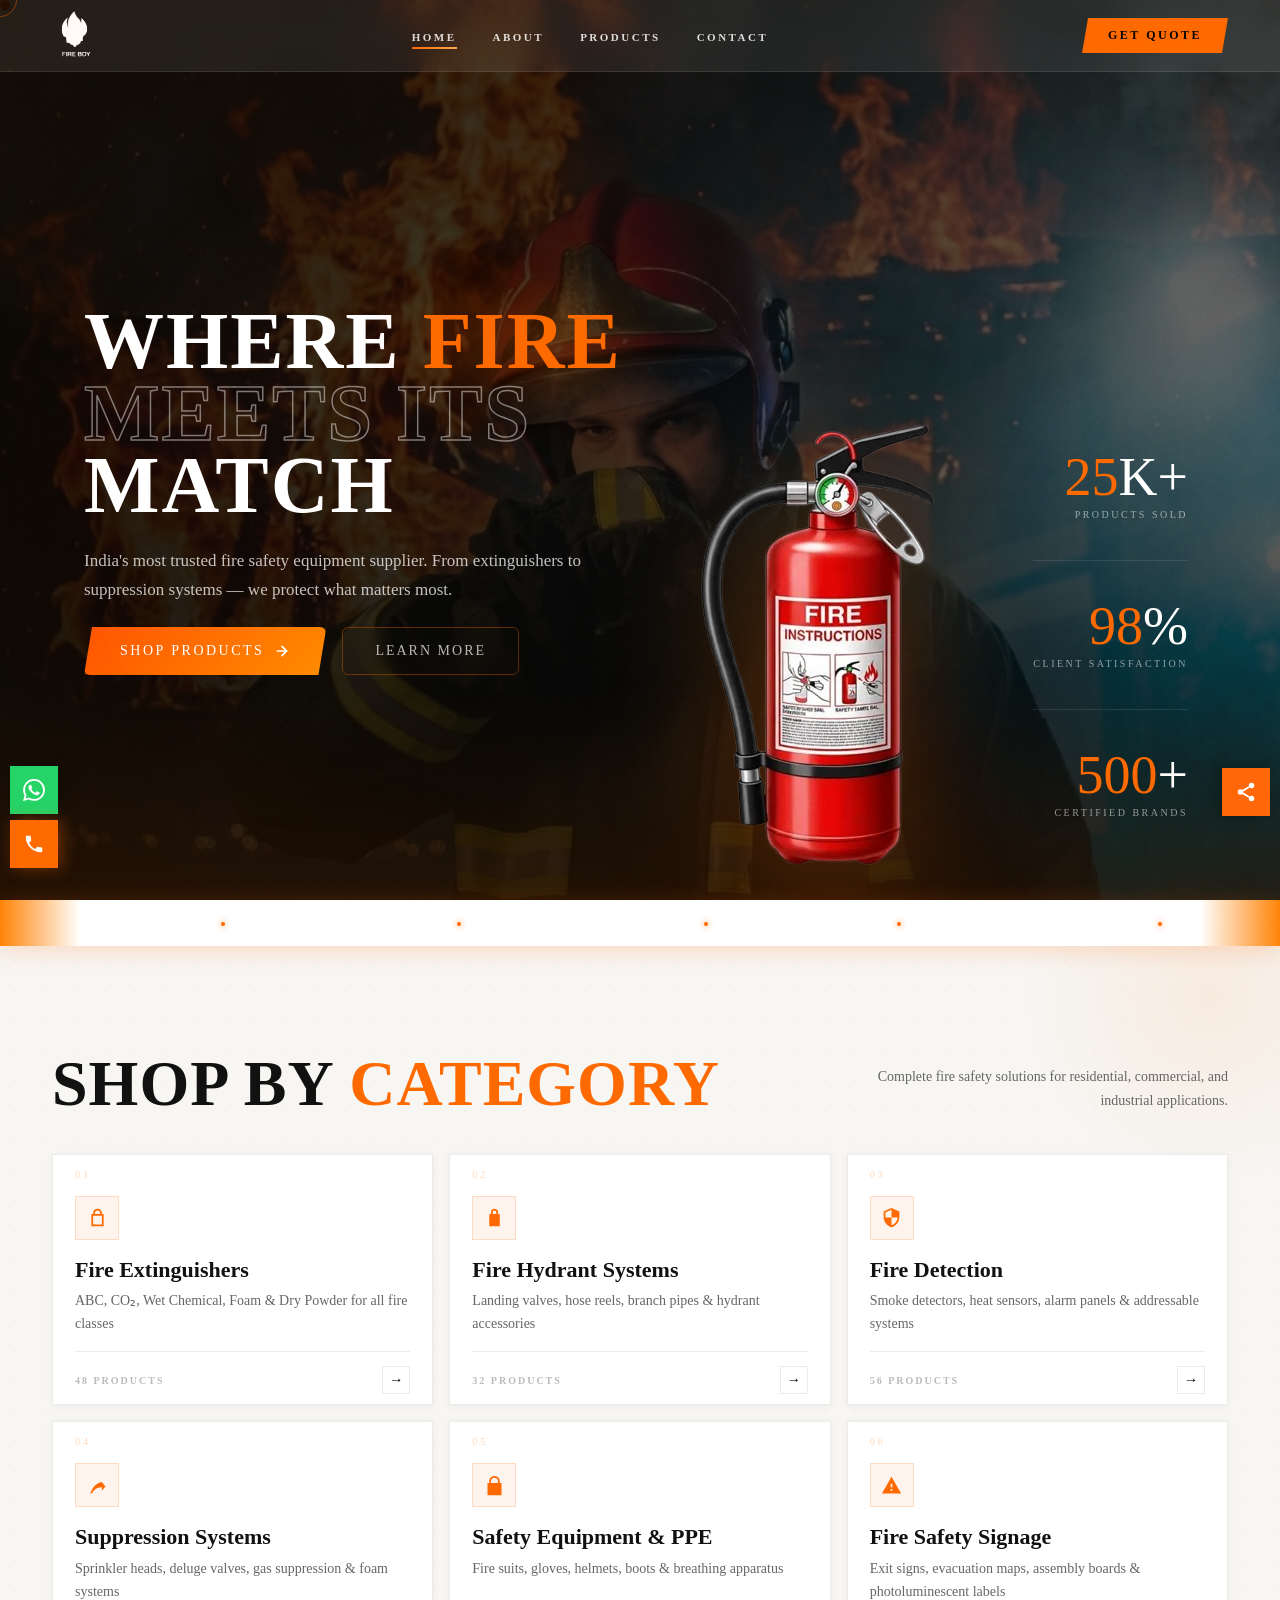
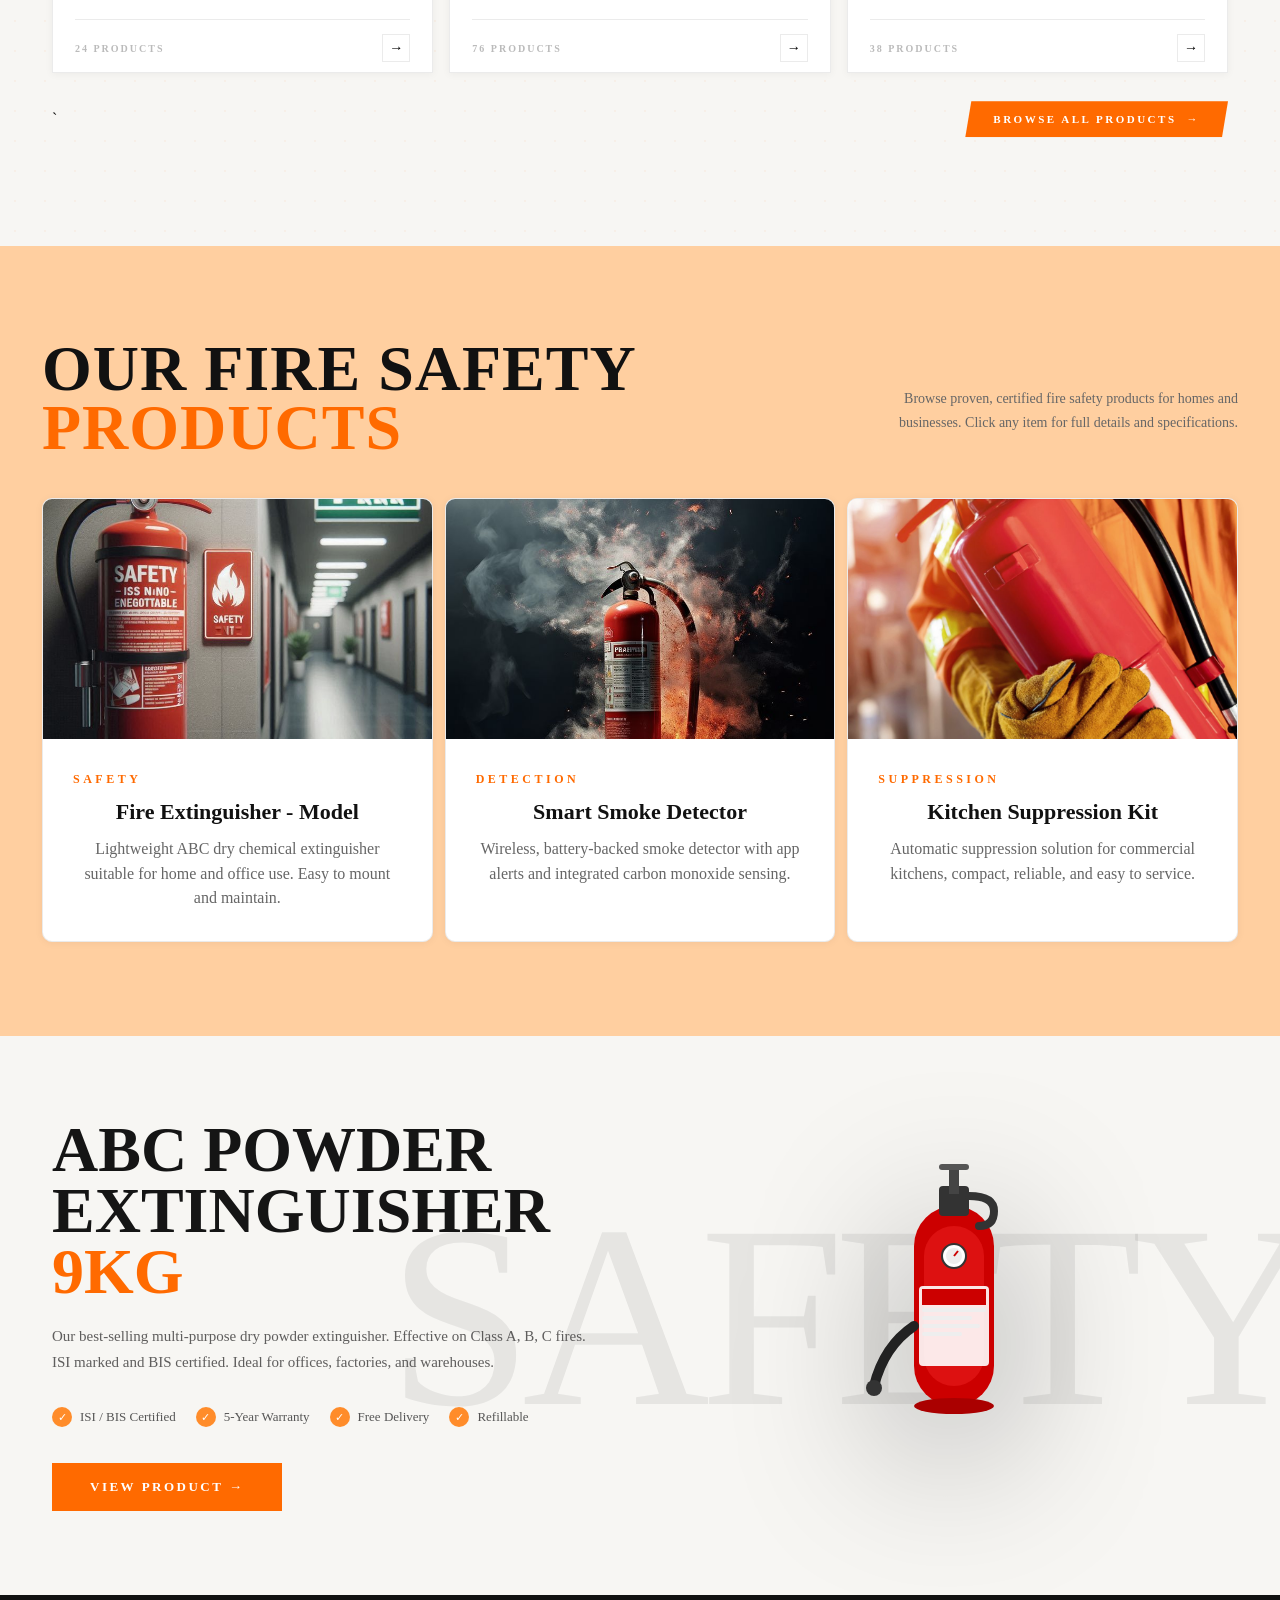
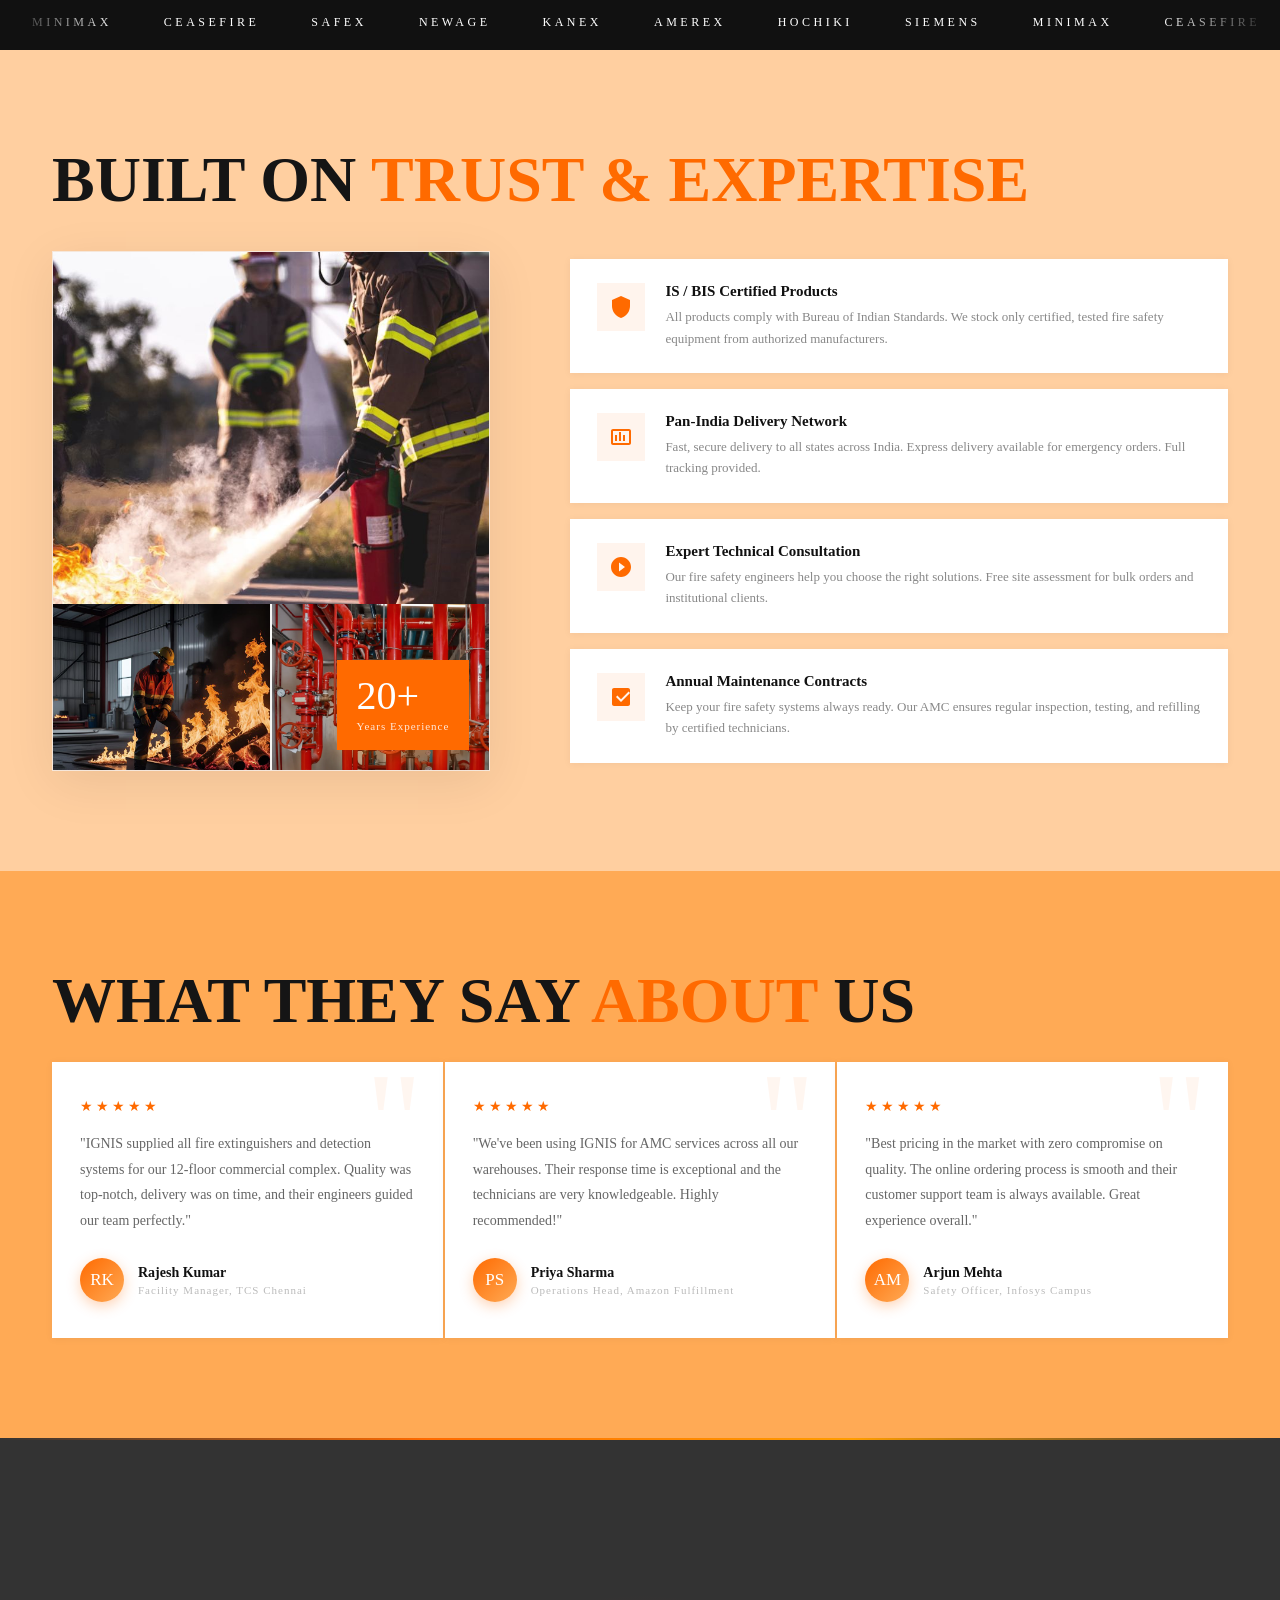
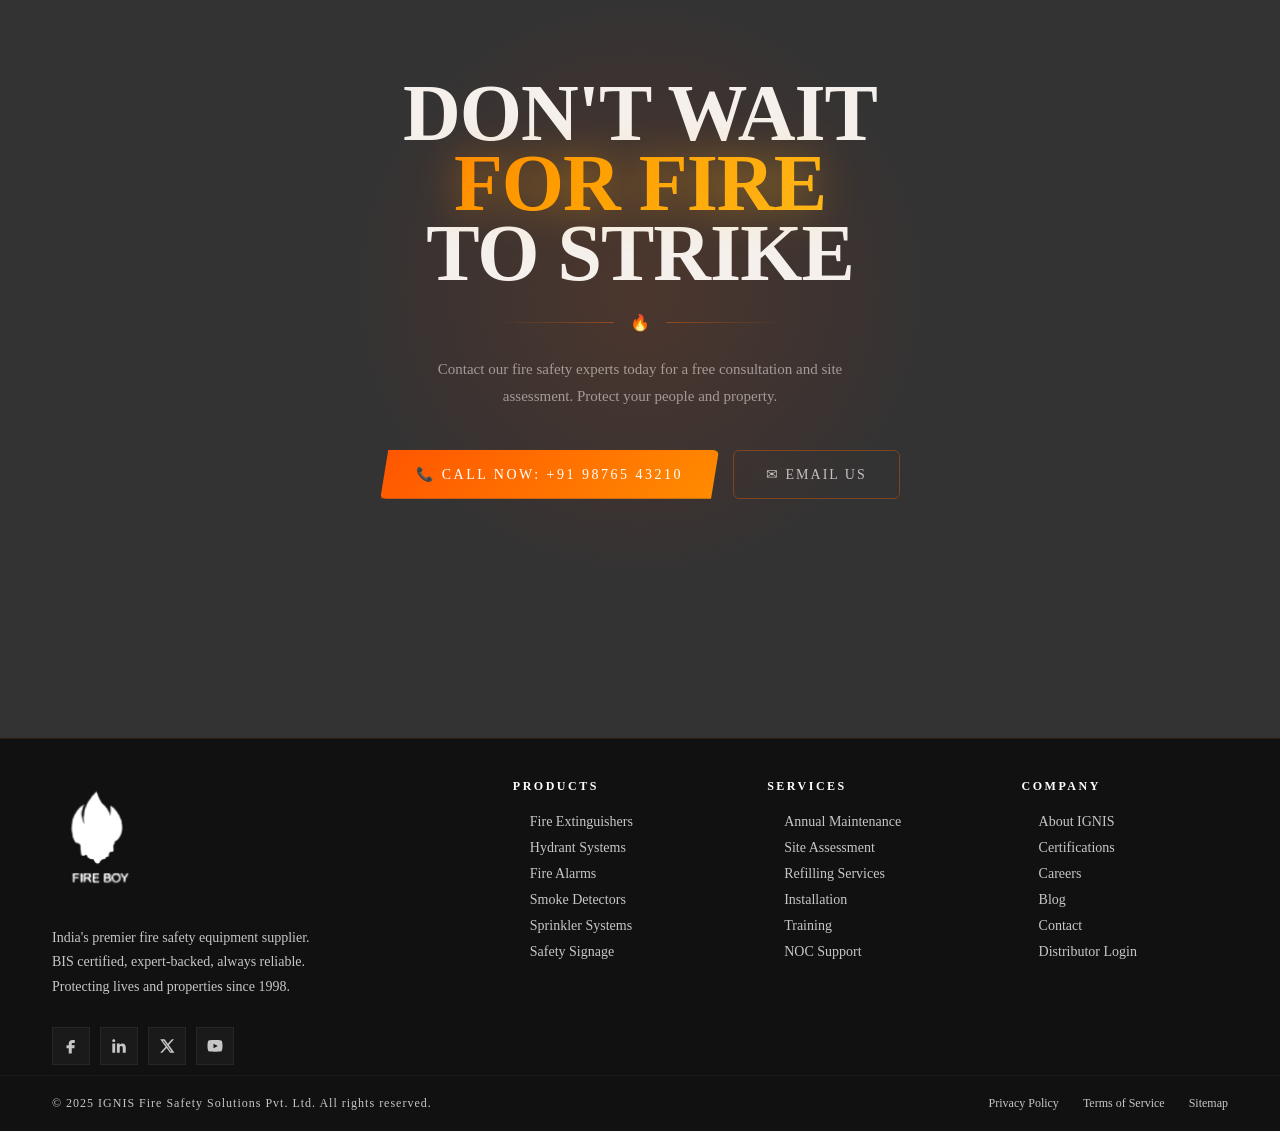
==== index.html @ 8928bf4e "update" ====
<!DOCTYPE html>
<html lang="en">

<head>
  <meta charset="UTF-8" />
  <meta name="viewport" content="width=device-width, initial-scale=1.0" />
  <title>Fire Boy — Fire Safety Solutions</title>
  <link
    href="https://fonts.googleapis.com/css2?family=Barlow+Condensed:wght@500;600;700;800&family=Manrope:wght@400;500;600;700;800&display=swap"
    rel="stylesheet" />
  <link rel="stylesheet" href="./index.css">
  <link rel="stylesheet" href="./quote.css">
  <!-- <link rel="stylesheet" href="./theme.css"> -->
</head>

<body>

  <!-- PAGE LOADER -->
  <div class="page-loader" id="loader">
    <div class="loader-logo"><img src="./img/fire-logo.png" alt="" style="height:60px;" /></div>
  </div>

  <!-- CURSOR -->
  <div class="cursor" id="cursor"></div>
  <div class="cursor-trail" id="cursorTrail"></div>

  <!-- MOBILE MENU -->
  <div class="mobile-menu" id="mobileMenu">
    <button class="mobile-close" onclick="closeMobileMenu()">✕</button>
    <a href="./index.html" onclick="closeMobileMenu()">Home</a>
    <a href="./about.html" onclick="closeMobileMenu()">About</a>
    <a href="./products.html" onclick="closeMobileMenu()">Products</a>
    <a href="./contact.html" onclick="closeMobileMenu()">Contact</a>
  </div>

  <!-- NAV -->
  <nav class="navbar" id="navbar">
    
      <img class="logo-icon" src="./img/fire-logo.png" alt="Fire Boy" />
    
    <ul class="nav-links">
      <li><a href="./index.html" class="active">Home</a></li>
      <li><a href="./about.html">About</a></li>
      <li><a href="./products.html">Products</a></li>
      <li><a href="./contact.html">Contact</a></li>
    </ul>
    <a href="#quote" class="nav-cta">Get Quote</a>
    <button class="nav-hamburger" id="hamburger" onclick="openMobileMenu()">
      <span></span><span></span><span></span>
    </button>
  </nav>

    <!-- HERO -->
  <section class="hero" id="home">
    <!-- Background image layer -->
    <div class="hero-bg-img"></div>
    <!-- Dark overlay for readability -->
    <div class="hero-overlay"></div>
    <!-- Subtle grid pattern on top -->
    <div class="hero-grid"></div>

    <div class="hero-content">
      <!-- <div class="hero-badge"><span></span>India's #1 Fire Safety Supplier</div> -->
      <h1 class="hero-title">
        WHERE
        <span class="accent">FIRE</span><br />
        <span class="outline">MEETS ITS</span><br />
        MATCH
      </h1>
      <p class="hero-sub">
        India's most trusted fire safety equipment supplier. From
        extinguishers to suppression systems — we protect what matters most.
      </p>
      <div class="hero-actions">
        <a href="#products" class="btn-primary">
          Shop Products
          <svg width="16" height="16" viewBox="0 0 24 24" fill="none" stroke="white" stroke-width="2.5"
            stroke-linecap="round">
            <path d="M5 12h14M12 5l7 7-7 7" />
          </svg>
        </a>
        <a href="#about" class="btn-ghost">Learn More</a>
      </div>
    </div>

    <div class="overlay-img-hero">
      <img src="./image-removebg-preview (1).png" alt="" />
    </div>

    <div class="hero-stats">
      <div class="stat">
        <span class="stat-num"><span class="fire-num">25</span>K+</span>
        <span class="stat-label">Products Sold</span>
      </div>
      <div class="stat">
        <span class="stat-num"><span class="fire-num">98</span>%</span>
        <span class="stat-label">Client Satisfaction</span>
      </div>
      <div class="stat">
        <span class="stat-num"><span class="fire-num">500</span>+</span>
        <span class="stat-label">Certified Brands</span>
      </div>
    </div>

    <!-- Scroll indicator -->
    <!-- <div class="hero-scroll-indicator">
      <div class="scroll-mouse">
        <div class="scroll-wheel"></div>
      </div>
      <span>Scroll</span>
    </div> -->
  </section>

  <!-- TICKER -->
  <div class="ticker">
    <div class="ticker-inner">
      <div class="ticker-item">BIS Certified Products<div class="ticker-dot"></div>
      </div>
      <div class="ticker-item">Pan India Delivery<div class="ticker-dot"></div>
      </div>
      <div class="ticker-item">Expert Consultation<div class="ticker-dot"></div>
      </div>
      <div class="ticker-item">AMC Services<div class="ticker-dot"></div>
      </div>
      <div class="ticker-item">25+ Years Experience<div class="ticker-dot"></div>
      </div>
      <div class="ticker-item">BIS Certified Products<div class="ticker-dot"></div>
      </div>
      <div class="ticker-item">Pan India Delivery<div class="ticker-dot"></div>
      </div>
      <div class="ticker-item">Expert Consultation<div class="ticker-dot"></div>
      </div>
      <div class="ticker-item">AMC Services<div class="ticker-dot"></div>
      </div>
      <div class="ticker-item">25+ Years Experience<div class="ticker-dot"></div>
      </div>
    </div>
  </div>

<!-- ══════════════════════════════════════════════════
   CATEGORIES SECTION
   Uses your existing CSS variables — no extra imports needed.
   Link: <link rel="stylesheet" href="categories.css">
   ══════════════════════════════════════════════════ -->

<section class="categories" id="categories">

  <!-- HEADER -->
  <div class="categories-header">
    <div>
    
      <h2 class="section-title">SHOP BY <span>CATEGORY</span></h2>
    </div>
    <p class="section-sub">
      Complete fire safety solutions for residential, commercial, and industrial applications.
    </p>
  </div>

  <!-- GRID -->
  <div class="cat-grid">

    <!-- 01 Fire Extinguishers -->
    <div class="cat-card" onclick="filterProducts('extinguisher')" role="button" tabindex="0">
      <div class="cat-card-inner">
        <div class="cat-num">01</div>
        <div class="cat-icon">
          <svg viewBox="0 0 24 24"><path d="M12 2C9 2 7 4 7 7v1H5v14h14V8h-2V7c0-3-2-5-5-5zm0 2c1.7 0 3 1.3 3 3v1H9V7c0-1.7 1.3-3 3-3zM7 10h10v10H7z"/></svg>
        </div>
        <div class="cat-name">Fire Extinguishers</div>
        <div class="cat-desc">ABC, CO₂, Wet Chemical, Foam & Dry Powder for all fire classes</div>
        <div class="cat-bottom">
          <div class="cat-count">48 Products</div>
          <div class="cat-arrow"><a href="./products.html">→</a></div>
        </div>
      </div>
    </div>

    <!-- 02 Fire Hydrant Systems -->
    <div class="cat-card" onclick="filterProducts('hydrant')" role="button" tabindex="0">
      <div class="cat-card-inner">
        <div class="cat-num">02</div>
        <div class="cat-icon">
          <svg viewBox="0 0 24 24"><path d="M12 2a4 4 0 0 1 4 4v2h1a1 1 0 0 1 1 1v12a1 1 0 0 1-1 1H7a1 1 0 0 1-1-1V9a1 1 0 0 1 1-1h1V6a4 4 0 0 1 4-4zm2 6V6a2 2 0 0 0-4 0v2h4z"/></svg>
        </div>
        <div class="cat-name">Fire Hydrant Systems</div>
        <div class="cat-desc">Landing valves, hose reels, branch pipes & hydrant accessories</div>
        <div class="cat-bottom">
          <div class="cat-count">32 Products</div>
          <div class="cat-arrow"><a href="./products.html">→</a></div>
        </div>
      </div>
    </div>

    <!-- 03 Fire Detection -->
    <div class="cat-card" onclick="filterProducts('detection')" role="button" tabindex="0">
      <div class="cat-card-inner">
        <div class="cat-num">03</div>
        <div class="cat-icon">
          <svg viewBox="0 0 24 24"><path d="M12 1L3 5v6c0 5.55 3.84 10.74 9 12 5.16-1.26 9-6.45 9-12V5l-9-4zm0 10.99h7c-.53 4.12-3.28 7.79-7 8.94V12H5V6.3l7-3.11v8.8z"/></svg>
        </div>
        <div class="cat-name">Fire Detection</div>
        <div class="cat-desc">Smoke detectors, heat sensors, alarm panels & addressable systems</div>
        <div class="cat-bottom">
          <div class="cat-count">56 Products</div>
          <div class="cat-arrow"><a href="./products.html">→</a></div>
        </div>
      </div>
    </div>

    <!-- 04 Suppression Systems -->
    <div class="cat-card" onclick="filterProducts('suppression')" role="button" tabindex="0">
      <div class="cat-card-inner">
        <div class="cat-num">04</div>
        <div class="cat-icon">
          <svg viewBox="0 0 24 24"><path d="M17 8C8 10 5.9 16.17 3.82 21H5.71C7.72 17 11 14.07 17 14v4l4-5-4-5z"/></svg>
        </div>
        <div class="cat-name">Suppression Systems</div>
        <div class="cat-desc">Sprinkler heads, deluge valves, gas suppression & foam systems</div>
        <div class="cat-bottom">
          <div class="cat-count">24 Products</div>
          <div class="cat-arrow"><a href="./products.html">→</a></div>
        </div>
      </div>
    </div>

    <!-- 05 Safety Equipment & PPE -->
    <div class="cat-card" onclick="filterProducts('ppe')" role="button" tabindex="0">
      <div class="cat-card-inner">
        <div class="cat-num">05</div>
        <div class="cat-icon">
          <svg viewBox="0 0 24 24"><path d="M12 1C8.676 1 6 3.676 6 7v2H4v14h16V9h-2V7c0-3.324-2.676-6-6-6zm0 2c2.276 0 4 1.724 4 4v2H8V7c0-2.276 1.724-4 4-4z"/></svg>
        </div>
        <div class="cat-name">Safety Equipment & PPE</div>
        <div class="cat-desc">Fire suits, gloves, helmets, boots & breathing apparatus</div>
        <div class="cat-bottom">
          <div class="cat-count">76 Products</div>
          <div class="cat-arrow"><a href="./products.html">→</a></div>
        </div>
      </div>
    </div>

    <!-- 06 Fire Safety Signage -->
    <div class="cat-card" onclick="filterProducts('signage')" role="button" tabindex="0">
      <div class="cat-card-inner">
        <div class="cat-num">06</div>
        <div class="cat-icon">
          <svg viewBox="0 0 24 24"><path d="M1 21h22L12 2 1 21zm12-3h-2v-2h2v2zm0-4h-2v-4h2v4z"/></svg>
        </div>
        <div class="cat-name">Fire Safety Signage</div>
        <div class="cat-desc">Exit signs, evacuation maps, assembly boards & photoluminescent labels</div>
        <div class="cat-bottom">
          <div class="cat-count">38 Products</div>
          <div class="cat-arrow"><a href="./products.html">→</a></div>
        </div>
      </div>
    </div>

  </div>

  <!-- FOOTER -->
  <div class="cat-footer">` 
   
    <a href="#products" class="cat-cta">
      Browse All Products <span>→</span>
    </a>
  </div>

</section>

  <!-- PRODUCTS -->
  <section class="home-products-section" id="products">
    <div class="categories-header">
      <div>
        <h2 class="section-title">OUR FIRE SAFETY <br><span>PRODUCTS</span></h2>
      </div>
      <p class="section-sub sub-1">
        Browse proven, certified fire safety products for homes and businesses. Click any item for full details and
        specifications.
      </p>
    </div>
    <div class="project-grid">
      <a class="project-card" href="products.html">
        <img src="./img/fire4.jpg" alt="Fire Extinguisher" />
        <div class="project-content">
          <span>SAFETY</span>
          <h3>Fire Extinguisher - Model </h3>
          <p>Lightweight ABC dry chemical extinguisher suitable for home and office use. Easy to mount and maintain.</p>
        </div>
      </a>
      <a class="project-card" href="products.html">
        <img src="./img/fire2.jpg" alt="Smoke Detector" />
        <div class="project-content">
          <span>DETECTION</span>
          <h3>Smart Smoke Detector</h3>
          <p>Wireless, battery-backed smoke detector with app alerts and integrated carbon monoxide sensing.</p>
        </div>
      </a>
      <a class="project-card" href="products.html">
        <img src="./img/fire3.jpg" alt="Suppression" />
        <div class="project-content">
          <span>SUPPRESSION</span>
          <h3>Kitchen Suppression Kit</h3>
          <p>Automatic suppression solution for commercial kitchens, compact, reliable, and easy to service.</p>
        </div>
      </a>
    </div>
  </section>

  <!-- FEATURED BAND -->
  <div class="featured-band">
    <div>
      <h2 class="featured-title">ABC POWDER EXTINGUISHER <span>9KG</span></h2>
      <p class="featured-desc">
        Our best-selling multi-purpose dry powder extinguisher. Effective on Class A, B, C fires. ISI marked and BIS
        certified. Ideal for offices, factories, and warehouses.
      </p>
      <div class="featured-features">
        <div class="feat">ISI / BIS Certified</div>
        <div class="feat">5-Year Warranty</div>
        <div class="feat">Free Delivery</div>
        <div class="feat">Refillable</div>
      </div>
      <a href="#" class="btn-dark">View Product →</a>
    </div>
    <div class="featured-visual">
      <svg width="200" height="340" viewBox="0 0 200 340"
        style="filter:drop-shadow(0 40px 80px rgba(0,0,0,0.4));animation:float 4s ease-in-out infinite;">
        <rect x="60" y="60" width="80" height="200" rx="40" fill="#CC0000" />
        <rect x="70" y="80" width="60" height="160" rx="30" fill="#DD1111" />
        <rect x="85" y="40" width="30" height="30" rx="4" fill="#333" />
        <rect x="95" y="20" width="10" height="28" fill="#444" />
        <rect x="85" y="18" width="30" height="6" rx="3" fill="#555" />
        <path d="M 115 50 Q 140 50 140 65 Q 140 80 125 80" stroke="#333" stroke-width="8" fill="none"
          stroke-linecap="round" />
        <path d="M 60 180 Q 30 200 20 240" stroke="#222" stroke-width="10" fill="none" stroke-linecap="round" />
        <circle cx="20" cy="242" r="8" fill="#333" />
        <rect x="65" y="140" width="70" height="80" rx="4" fill="white" opacity="0.9" />
        <rect x="68" y="143" width="64" height="16" fill="#CC0000" />
        <rect x="68" y="162" width="64" height="4" rx="2" fill="#eee" />
        <rect x="68" y="170" width="50" height="4" rx="2" fill="#eee" />
        <rect x="68" y="178" width="58" height="4" rx="2" fill="#eee" />
        <rect x="68" y="186" width="40" height="4" rx="2" fill="#eee" />
        <ellipse cx="100" cy="260" rx="40" ry="8" fill="#AA0000" />
        <circle cx="100" cy="110" r="12" fill="white" stroke="#333" stroke-width="2" />
        <circle cx="100" cy="110" r="8" fill="#eee" />
        <line x1="100" y1="110" x2="104" y2="105" stroke="#CC0000" stroke-width="2" />
      </svg>
    </div> 
  </div>

  <!-- BRANDS -->
  <div class="brands">
    <div class="brands-scroll" id="brandsScroll">
      <div class="brand-item">MINIMAX</div>
      <div class="brand-item">CEASEFIRE</div>
      <div class="brand-item">SAFEX</div>
      <div class="brand-item">NEWAGE</div>
      <div class="brand-item">KANEX</div>
      <div class="brand-item">AMEREX</div>
      <div class="brand-item">HOCHIKI</div>
      <div class="brand-item">SIEMENS</div>
      <div class="brand-item">MINIMAX</div>
      <div class="brand-item">CEASEFIRE</div>
      <div class="brand-item">SAFEX</div>
      <div class="brand-item">NEWAGE</div>
      <div class="brand-item">KANEX</div>
      <div class="brand-item">AMEREX</div>
      <div class="brand-item">HOCHIKI</div>
      <div class="brand-item">SIEMENS</div>
    </div>
  </div>

  <!-- WHY US -->
  <section class="why" id="about">
    <div>
      <h2 class="featured-title">BUILT ON <span>TRUST & EXPERTISE</span> </h2>
    </div>
    <div class="why-grid">
      <div class="why-visual">
        <div class="why-image-card">
          <img src="./img/installation.jpg" alt="Fire safety installation team at work" />
          <div class="why-image-strip">
            <img src="./img/consulting.jpg" alt="Fire safety consultation" />
            <img src="./img/Fire-Hydrants-and-Sprinkler-Systems.webp" alt="Hydrant and sprinkler system" />
          </div>
          <div
            style="position:absolute;bottom:20px;right:20px;background:var(--fire);padding:16px 20px;box-shadow:0 8px 24px rgba(255,106,0,0.4);">
            <span
              style="font-family:var(--font-display);font-size:40px;color:white;display:block;line-height:1;">20+</span>
            <span style="font-size:11px;color:rgba(255,255,255,0.85);letter-spacing:1px;">Years Experience</span>
          </div>
        </div>
      </div>
      <div class="why-features">
        <div class="why-feat">
          <div class="why-feat-icon"><svg viewBox="0 0 24 24">
              <path d="M12 1L3 5v6c0 5.55 3.84 10.74 9 12 5.16-1.26 9-6.45 9-12V5l-9-4z" />
            </svg></div>
          <div>
            <div class="why-feat-title">IS / BIS Certified Products</div>
            <div class="why-feat-desc">All products comply with Bureau of Indian Standards. We stock only certified,
              tested fire safety equipment from authorized manufacturers.</div>
          </div>
        </div>
        <div class="why-feat">
          <div class="why-feat-icon"><svg viewBox="0 0 24 24">
              <path d="M20 4H4c-1.1 0-2 .9-2 2v12c0 1.1.9 2 2 2h16c1.1 0 2-.9 2-2V6c0-1.1-.9-2-2-2zm0 14H4V6h16v12z" />
              <path d="M6 10h2v6H6zm4-3h2v9h-2zm4 3h2v6h-2z" />
            </svg></div>
          <div>
            <div class="why-feat-title">Pan-India Delivery Network</div>
            <div class="why-feat-desc">Fast, secure delivery to all states across India. Express delivery available for
              emergency orders. Full tracking provided.</div>
          </div>
        </div>
        <div class="why-feat">
          <div class="why-feat-icon"><svg viewBox="0 0 24 24">
              <path d="M12 2C6.48 2 2 6.48 2 12s4.48 10 10 10 10-4.48 10-10S17.52 2 12 2zm-2 14.5v-9l6 4.5-6 4.5z" />
            </svg></div>
          <div>
            <div class="why-feat-title">Expert Technical Consultation</div>
            <div class="why-feat-desc">Our fire safety engineers help you choose the right solutions. Free site
              assessment for bulk orders and institutional clients.</div>
          </div>
        </div>
        <div class="why-feat">
          <div class="why-feat-icon"><svg viewBox="0 0 24 24">
              <path
                d="M19 3H5c-1.1 0-2 .9-2 2v14c0 1.1.9 2 2 2h14c1.1 0 2-.9 2-2V5c0-1.1-.9-2-2-2zm-7 14l-5-5 1.41-1.41L12 14.17l7.59-7.59L21 8l-9 9z" />
            </svg></div>
          <div>
            <div class="why-feat-title">Annual Maintenance Contracts</div>
            <div class="why-feat-desc">Keep your fire safety systems always ready. Our AMC ensures regular inspection,
              testing, and refilling by certified technicians.</div>
          </div>
        </div>
      </div>
    </div>
  </section>

  <!-- TESTIMONIALS -->
  <section class="testimonials">
    <h2 class="featured-title">WHAT THEY SAY <span>ABOUT</span>  US</h2>
    <div class="testi-grid">
      <div class="testi-card">
        <div class="stars"><span class="star">★</span><span class="star">★</span><span class="star">★</span><span
            class="star">★</span><span class="star">★</span></div>
        <p class="testi-text">"IGNIS supplied all fire extinguishers and detection systems for our 12-floor commercial
          complex. Quality was top-notch, delivery was on time, and their engineers guided our team perfectly."</p>
        <div class="testi-author">
          <div class="author-avatar">RK</div>
          <div>
            <div class="author-name">Rajesh Kumar</div>
            <div class="author-role">Facility Manager, TCS Chennai</div>
          </div>
        </div>
      </div>
      <div class="testi-card">
        <div class="stars"><span class="star">★</span><span class="star">★</span><span class="star">★</span><span
            class="star">★</span><span class="star">★</span></div>
        <p class="testi-text">"We've been using IGNIS for AMC services across all our warehouses. Their response time is
          exceptional and the technicians are very knowledgeable. Highly recommended!"</p>
        <div class="testi-author">
          <div class="author-avatar">PS</div>
          <div>
            <div class="author-name">Priya Sharma</div>
            <div class="author-role">Operations Head, Amazon Fulfillment</div>
          </div>
        </div>
      </div>
      <div class="testi-card">
        <div class="stars"><span class="star">★</span><span class="star">★</span><span class="star">★</span><span
            class="star">★</span><span class="star">★</span></div>
        <p class="testi-text">"Best pricing in the market with zero compromise on quality. The online ordering process
          is smooth and their customer support team is always available. Great experience overall."</p>
        <div class="testi-author">
          <div class="author-avatar">AM</div>
          <div>
            <div class="author-name">Arjun Mehta</div>
            <div class="author-role">Safety Officer, Infosys Campus</div>
          </div>
        </div>
      </div>
    </div>
  </section>

  <!-- CTA -->
  <section class="cta-section" id="contact">
  <div class="cta-line-top"></div>

  <div class="cta-embers">
    <div class="ember"></div>
    <div class="ember"></div>
    <div class="ember"></div>
    <div class="ember"></div>
    <div class="ember"></div>
    <div class="ember"></div>
    <div class="ember"></div>
    <div class="ember"></div>
  </div>

  <div class="cta-glow-orb"></div>
  

  <div class="cta-inner">
    

    <h2 class="cta-title">
      DON'T WAIT
      <span class="fire-line" data-text="FOR FIRE">FOR FIRE</span>
      TO STRIKE
    </h2>

    <div class="cta-divider">
      <div class="cta-divider-line"></div>
      <div class="cta-divider-icon">🔥</div>
      <div class="cta-divider-line"></div>
    </div>

    <p class="cta-sub">Contact our fire safety experts today for a free consultation
      and site assessment. Protect your people and property.</p>

   

    <div class="cta-actions">
      <a href="tel:+919876543210" class="btn-primary">
        📞 Call Now: +91 98765 43210
      </a>
      <a href="mailto:info@ignis.in" class="btn-ghost">
        ✉ Email Us
      </a>
    </div>

    
  </div>
</section>

  <!-- FOOTER -->
  <footer>
    <div class="footer-main">
      <div class="footer-brand">
        <a href="#" class="logo"><img class="logo-icon" src="./img/fire-logo.png" alt="" /></a>
        <p class="footer-desc">India's premier fire safety equipment supplier. BIS certified, expert-backed, always
          reliable. Protecting lives and properties since 1998.</p>
        <div class="footer-socials">
          <a href="#" class="social-btn">f</a>
          <a href="#" class="social-btn">in</a>
          <a href="#" class="social-btn">tw</a>
          <a href="#" class="social-btn">yt</a>
        </div>
      </div>
      <div class="footer-col">
        <h4>Products</h4>
        <ul class="footer-links">
          <li><a href="#">Fire Extinguishers</a></li>
          <li><a href="#">Hydrant Systems</a></li>
          <li><a href="#">Fire Alarms</a></li>
          <li><a href="#">Smoke Detectors</a></li>
          <li><a href="#">Sprinkler Systems</a></li>
          <li><a href="#">Safety Signage</a></li>
        </ul>
      </div>
      <div class="footer-col">
        <h4>Services</h4>
        <ul class="footer-links">
          <li><a href="#">Annual Maintenance</a></li>
          <li><a href="#">Site Assessment</a></li>
          <li><a href="#">Refilling Services</a></li>
          <li><a href="#">Installation</a></li>
          <li><a href="#">Training</a></li>
          <li><a href="#">NOC Support</a></li>
        </ul>
      </div>
      <div class="footer-col">
        <h4>Company</h4>
        <ul class="footer-links">
          <li><a href="#">About IGNIS</a></li>
          <li><a href="#">Certifications</a></li>
          <li><a href="#">Careers</a></li>
          <li><a href="#">Blog</a></li>
          <li><a href="#">Contact</a></li>
          <li><a href="#">Distributor Login</a></li>
        </ul>
      </div>
    </div>
    <div class="footer-bottom">
      <div class="footer-copy">© 2025 IGNIS Fire Safety Solutions Pvt. Ltd. All rights reserved.</div>
      <div class="footer-legal">
        <a href="#">Privacy Policy</a>
        <a href="#">Terms of Service</a>
        <a href="#">Sitemap</a>
      </div>
    </div>
  </footer>

  <!-- SCROLL TOP -->
  <button class="scroll-top" id="scrollTop" onclick="window.scrollTo({top:0,behavior:'smooth'})">
    <svg viewBox="0 0 24 24">
      <path d="M7 14l5-5 5 5z" />
    </svg>
  </button>

  <script src="./script.js"></script>
  <script src="./quote.js"></script>
  <!-- <link rel="stylesheet" href="./floating-widgets.css" />
  <script src="./floating-widgets.js"></script> -->
</body>

</html>
---- index.css ----
*,
*::before,
*::after {
  box-sizing: border-box;
  margin: 0;
  padding: 0;
 font-family: "Kaushan Script", cursive;
}
 
:root {
  --fire: #ff6a00;
  --fire-light: #ff8c2a;
  --fire-glow: #ffaa55;
  --fire-glow1: #ffcfa0;
  --fire-dim: rgba(255, 106, 0, 0.12);
  --coal: #ffffff;
  --charcoal: #f7f6f3;
  --ash: #efefec;
  --smoke: #e8e8e5;
  --mist: #666666;
  --white: #111111;
  --cream: #333333;
  --gold: #c9a84c;
  --font-display: "Kaushan Script", cursive;
  --font-body: "Kaushan Script", cursive;
  --font-text:  "Times New Roman", Times, serif;;
  --border-col: rgba(0, 0, 0, 0.08);
  --glow-orange: 0 0 40px rgba(255, 106, 0, 0.18);
}

html {
  scroll-behavior: smooth;
}

body {
  background: var(--coal);
  color: var(--white);
  font-family: var(--font-text);
  overflow-x: hidden;
  cursor: none;
  position: relative;
}

body::after {
  content: "";
  position: fixed;
  inset: 0;
  pointer-events: none;
  z-index: 99998;
  background: radial-gradient(ellipse at center, transparent 55%, rgba(255, 106, 0, 0.04) 100%);
}

/* ── CURSOR ── */
.cursor {
  position: fixed;
  width: 10px;
  height: 10px;
  background: var(--fire);
  border-radius: 50%;
  pointer-events: none;
  z-index: 99999;
  transition: transform 0.12s ease;
  box-shadow: 0 0 10px var(--fire), 0 0 22px rgba(255, 106, 0, 0.35);
  mix-blend-mode: multiply;
}

.cursor-trail {
  position: fixed;
  width: 34px;
  height: 34px;
  border: 1.5px solid rgba(255, 106, 0, 0.45);
  border-radius: 50%;
  pointer-events: none;
  z-index: 99998;
  transition: all 0.18s ease;
}

/* ── SCROLLBAR ── */
::-webkit-scrollbar {
  width: 3px;
}

::-webkit-scrollbar-track {
  background: #f0ede8;
}

::-webkit-scrollbar-thumb {
  background: var(--fire);
  border-radius: 2px;
}

/* ── PAGE LOADER ── */
.page-loader {
  position: fixed;
  inset: 0;
  z-index: 100000;
  background: #fff;
  display: flex;
  align-items: center;
  justify-content: center;
  flex-direction: column;
  gap: 24px;
  transition: opacity 0.7s 0.2s ease, visibility 0.7s 0.2s ease;
}

.page-loader.hidden {
  opacity: 0;
  visibility: hidden;
}

.loader-logo {
  animation: loaderPulse 1.2s ease-in-out infinite;
}

.loader-bar {
  width: 160px;
  height: 2px;
  background: rgba(255, 106, 0, 0.12);
  position: relative;
  overflow: hidden;
}

.loader-bar::after {
  content: "";
  position: absolute;
  left: -60%;
  top: 0;
  width: 60%;
  height: 100%;
  background: linear-gradient(90deg, transparent, var(--fire), transparent);
  animation: loaderSweep 1s ease-in-out infinite;
}

@keyframes loaderSweep {
  0% {
    left: -60%;
  }

  100% {
    left: 110%;
  }
}

@keyframes loaderPulse {

  0%,
  100% {
    opacity: 0.35;
    transform: scale(0.97);
  }

  50% {
    opacity: 1;
    transform: scale(1);
  }
}

/* ── NAV ── */
.navbar {
  position: fixed;
  top: 0;
  width: 100%;
  z-index: 1000;
  padding: 0 52px;
  display: flex;
  align-items: center;
  justify-content: space-between;
  height: 72px;
  background: rgba(255, 255, 255, 0.08);
  backdrop-filter: blur(14px);
  -webkit-backdrop-filter: blur(14px);
  border-bottom: 1px solid rgba(255, 255, 255, 0.1);
  transition: all 0.4s cubic-bezier(0.4, 0, 0.2, 1);
}

.navbar.scrolled {
  background: rgba(255, 255, 255, 0.97);
  border-bottom: 1px solid rgba(255, 106, 0, 0.14);
  box-shadow: 0 2px 32px rgba(255, 106, 0, 0.07), 0 1px 0 rgba(0, 0, 0, 0.04);
  height: 64px;
}

/* Nav links white on hero, dark after scroll */
.navbar:not(.scrolled) .nav-links a {
  color: rgba(255, 255, 255, 0.85);
}

.navbar:not(.scrolled) .nav-links a:hover {
  color: #fff;
}

.navbar.scrolled .nav-links a {
  color: rgba(142, 142, 142, 0.97);
}

.navbar.scrolled .nav-links a:hover {
  color: #c4c4c4;
}

.logo {
  font-family: var(--font-display);
  font-size: 28px;
  letter-spacing: 4px;
  color: var(--fire);
  text-decoration: none;
  display: flex;
  align-items: center;
  gap: 10px;
}

.logo-icon {
  width: 46px;
  transition: transform 0.4s ease;
  color: var(--fire);
}

.logo:hover .logo-icon {
  transform: rotate(-6deg) scale(1.08);
}

/* White logo on dark hero */
.navbar:not(.scrolled) .logo-icon {
  filter: brightness(0) invert(1);
}

.nav-links {
  display: flex;
  gap: 36px;
  list-style: none;
}

.nav-links a {
  text-decoration: none;
  font-size: 11px;
  font-weight: 600;
  letter-spacing: 2.5px;
  text-transform: uppercase;
  transition: color 0.3s;
  position: relative;
  padding-bottom: 2px;
}

.nav-links a::after {
  content: "";
  position: absolute;
  bottom: -4px;
  left: 0;
  width: 0;
  height: 1.5px;
  background: linear-gradient(90deg, var(--fire), var(--fire-glow));
  transition: width 0.35s cubic-bezier(0.4, 0, 0.2, 1);
}

.nav-links a:hover::after,
.nav-links a.active::after {
  width: 100%;
}

.nav-cta {
  background: var(--fire);
  color: #000000;
  padding: 10px 26px;
  font-family: var(--font-body);
  font-size: 12px;
  font-weight: 700;
  letter-spacing: 2.5px;
  text-transform: uppercase;
  cursor: none;
  clip-path: polygon(6px 0%, 100% 0%, calc(100% - 6px) 100%, 0% 100%);
  transition: all 0.35s cubic-bezier(0.4, 0, 0.2, 1);
  box-shadow: 0 4px 18px rgba(255, 106, 0, 0.3);
  text-decoration: none;
  position: relative;
  overflow: hidden;
}

.nav-cta::before {
  content: "";
  position: absolute;
  top: 0;
  left: -100%;
  width: 100%;
  height: 100%;
  background: linear-gradient(90deg, transparent, rgba(255, 255, 255, 0.18), transparent);
  transition: left 0.5s ease;
}

.nav-cta:hover::before {
  left: 100%;
}

.nav-cta:hover {
  background: var(--fire-light);
  transform: translateY(-1px);
  box-shadow: 0 8px 28px rgba(255, 106, 0, 0.42);
}

/* ── HERO ── */
.hero {
  position: relative;
  height: 100vh;
  min-height: 600px;
  display: flex;
  align-items: center;
  overflow: hidden;
  padding: 80px 52px 0;
}

/* Background image layer */
.hero-bg-img {
  position: absolute;
  inset: 0;
  background-image: url('./img/fire\ banner.jpg');
  background-size: cover;
  background-position: center 30%;
  background-repeat: no-repeat;
  z-index: 0;
  transform: scale(1.04);
  animation: heroKenBurns 18s ease-in-out infinite alternate;
}

@keyframes heroKenBurns {
  0% {
    transform: scale(1.04) translateX(0px);
  }

  100% {
    transform: scale(1.10) translateX(-18px);
  }
}

/* Dark gradient overlay */
.hero-overlay {
  position: absolute;
  inset: 0;
  z-index: 1;
  background:
    linear-gradient(105deg, rgba(10, 6, 2, 0.82) 0%, rgba(10, 6, 2, 0.55) 55%, rgba(10, 6, 2, 0.20) 100%),
    linear-gradient(to top, rgba(0, 0, 0, 0.65) 0%, transparent 55%);
}

/* Subtle grid on top of overlay */
.hero-grid {
  position: absolute;
  inset: 0;
  z-index: 2;
  background-image: radial-gradient(circle, rgba(255, 106, 0, 0.10) 1px, transparent 1px);
  background-size: 36px 36px;
  opacity: 0.4;
}

/* Orange ember vignette bottom */
.hero::after {
  content: "";
  position: absolute;
  bottom: 0;
  left: 0;
  right: 0;
  height: 220px;
  z-index: 3;
  background: linear-gradient(to top, rgba(255, 106, 0, 0.08) 0%, transparent 100%);
  pointer-events: none;
}

.hero-content {
  position: relative;
  z-index: 5;
  padding: 0 32px;
  max-width: 900px;
}

.overlay-img-hero {
  position: absolute;
  z-index: 6;
  right: 16%;
  bottom: 0%;
  filter: drop-shadow(0 24px 64px rgba(255, 106, 0, 0.30));
  /* animation: heroFloat 5s ease-in-out infinite; */
  opacity:1;
}

/* @keyframes heroFloat {

  0%,
  100% {
    transform: translateY(0) rotate(0deg);
  }

  33% {
    transform: translateY(-14px) rotate(0.5deg);
  }

  66% {
    transform: translateY(-7px) rotate(-0.5deg);
  }
} */

.hero-badge {
  display: inline-flex;
  align-items: center;
  gap: 8px;
  background: rgba(255, 106, 0, 0.15);
  border: 1px solid rgba(255, 106, 0, 0.45);
  padding: 6px 28px;
  margin-bottom: 30px;
  font-size: 10px;
  letter-spacing: 3px;
  text-transform: uppercase;
  color: var(--fire-glow);
  backdrop-filter: blur(8px);
}

.hero-badge span {
  width: 6px;
  height: 6px;
  background: var(--fire);
  border-radius: 50%;
  animation: blink 1.8s ease-in-out infinite;
  box-shadow: 0 0 8px var(--fire);
  flex-shrink: 0;
}

@keyframes blink {

  0%,
  100% {
    opacity: 1;
    box-shadow: 0 0 8px var(--fire);
  }

  50% {
    opacity: 0.25;
    box-shadow: none;
  }
}

.hero-title {
  font-family: var(--font-display);
  font-size: clamp(68px, 8.5vw, 80px);
  line-height: 0.9;
  letter-spacing: 2px;
  color: #ffffff;
  margin-bottom: 2px;
}

.hero-title .accent {
  color: var(--fire);
  display: inline-block;
  text-shadow: 0 0 60px rgba(255, 106, 0, 0.6), 0 0 120px rgba(255, 106, 0, 0.25);
  animation: accentPulse 3s ease-in-out infinite;
}

@keyframes accentPulse {

  0%,
  100% {
    text-shadow: 0 0 60px rgba(255, 106, 0, 0.6), 0 0 120px rgba(255, 106, 0, 0.25);
  }

  50% {
    text-shadow: 0 0 90px rgba(255, 106, 0, 0.9), 0 0 160px rgba(255, 106, 0, 0.4);
  }
}

.hero-title .outline {
  -webkit-text-stroke: 1.5px rgba(255, 255, 255, 0.45);
  color: transparent;
}

.hero-sub {
  font-size: 17px;
  font-weight: 400;
  color: rgba(255, 255, 255, 0.75);
  max-width: 500px;
  margin: 26px 0 22px;
  line-height: 1.7;
}

.hero-actions {
  display: flex;
  gap: 16px;
  align-items: center;
}

.btn-primary {
  background: var(--fire);
  color: #fff;
  padding: 16px 38px;
  font-family: var(--font-body);
  font-size: 13px;
  font-weight: 700;
  letter-spacing: 2.5px;
  text-transform: uppercase;
  border: none;
  cursor: none;
  text-decoration: none;
  display: inline-flex;
  align-items: center;
  gap: 10px;
  clip-path: polygon(8px 0%, 100% 0%, calc(100% - 8px) 100%, 0% 100%);
  transition: all 0.35s cubic-bezier(0.4, 0, 0.2, 1);
  position: relative;
  overflow: hidden;
  box-shadow: 0 6px 24px rgba(255, 106, 0, 0.45);
}

.btn-primary::before {
  content: "";
  position: absolute;
  top: 0;
  left: -100%;
  width: 100%;
  height: 100%;
  background: linear-gradient(90deg, transparent, rgba(255, 255, 255, 0.2), transparent);
  transition: left 0.5s ease;
}

.btn-primary:hover::before {
  left: 100%;
}

.btn-primary:hover {
  transform: translateY(-2px);
  box-shadow: 0 14px 36px rgba(255, 106, 0, 0.55);
  background: var(--fire-light);
}

.btn-ghost {
  background: rgba(255, 255, 255, 0.08);
  color: #fff;
  padding: 14px 32px;
  font-family: var(--font-body);
  font-size: 13px;
  font-weight: 600;
  letter-spacing: 2px;
  text-transform: uppercase;
  border: 1.5px solid rgba(255, 255, 255, 0.35);
  cursor: none;
  text-decoration: none;
  display: inline-flex;
  align-items: center;
  gap: 10px;
  transition: all 0.35s cubic-bezier(0.4, 0, 0.2, 1);
  backdrop-filter: blur(8px);
}

.btn-ghost:hover {
  background: rgba(255, 255, 255, 0.18);
  border-color: rgba(255, 255, 255, 0.65);
  transform: translateY(-2px);
}

/* Stats — white text on dark bg */
.hero-stats {
  position: absolute;
  right: 92px;
  bottom: 80px;
  z-index: 6;
  display: flex;
  flex-direction: column;
  gap: 38px;
}

.stat {
  text-align: right;
}

.stat-num {
  font-family: var(--font-display);
  font-size: 54px;
  color: #fff;
  line-height: 1;
  display: block;
}

.stat-num .fire-num {
  color: var(--fire);
}

.stat-label {
  font-size: 10px;
  letter-spacing: 2.5px;
  color: rgba(255, 255, 255, 0.55);
  text-transform: uppercase;
}

/* Animated stat dividers */
.hero-stats .stat:not(:last-child) {
  padding-bottom: 38px;
  border-bottom: 1px solid rgba(255, 255, 255, 0.10);
  margin-bottom: 0;
  gap: 0;
}

/* ── SCROLL INDICATOR ── */
.hero-scroll-indicator {
  position: absolute;
  bottom: 36px;
  left: 50%;
  transform: translateX(-50%);
  z-index: 6;
  display: flex;
  flex-direction: column;
  align-items: center;
  gap: 8px;
  opacity: 0.6;
  animation: fadeInUp 1s ease 1.5s both;
}

@keyframes fadeInUp {
  from {
    opacity: 0;
    transform: translateX(-50%) translateY(12px);
  }

  to {
    opacity: 0.6;
    transform: translateX(-50%) translateY(0);
  }
}

.scroll-mouse {
  width: 22px;
  height: 36px;
  border: 1.5px solid rgba(255, 255, 255, 0.5);
  border-radius: 11px;
  display: flex;
  align-items: flex-start;
  justify-content: center;
  padding-top: 5px;
}

.scroll-wheel {
  width: 3px;
  height: 8px;
  background: #fff;
  border-radius: 2px;
  animation: scrollWheel 1.8s ease-in-out infinite;
}

@keyframes scrollWheel {
  0% {
    transform: translateY(0);
    opacity: 1;
  }

  80% {
    transform: translateY(14px);
    opacity: 0;
  }

  100% {
    transform: translateY(0);
    opacity: 0;
  }
}

.hero-scroll-indicator span {
  font-size: 9px;
  letter-spacing: 3px;
  text-transform: uppercase;
  color: rgba(255, 255, 255, 0.6);
}

/* ── TICKER ── */
.ticker {
  background: linear-gradient(90deg,  #ff8306);
  padding: 14px 0;
  overflow: hidden;
  white-space: nowrap;
  box-shadow: 0 4px 24px rgba(255, 106, 0, 0.22);
  position: relative;
  z-index: 10;
}

.ticker::before,
.ticker::after {
  content: "";
  position: absolute;
  top: 0;
  bottom: 0;
  width: 80px;
  z-index: 1;
  pointer-events: none;
}

.ticker::before {
  left: 0;
  background: linear-gradient(90deg, #ff8306, transparent);
}

.ticker::after {
  right: 0;
  background: linear-gradient(-90deg, #ff8306, transparent);
}

.ticker-inner {
  display: inline-flex;
  gap: 48px;
  animation: tickerScroll 28s linear infinite;
}

.ticker-item {
  font-family: var(--font-display);
  font-size: 14px;
  letter-spacing: 3.5px;
  color: #fff;
  display: flex;
  align-items: center;
  gap: 16px;
}

.ticker-dot {
  width: 4px;
  height: 4px;
  background: var(--fire);
  border-radius: 50%;
  box-shadow: 0 0 6px var(--fire);
}

@keyframes tickerScroll {
  from {
    transform: translateX(0);
  }

  to {
    transform: translateX(-50%);
  }
}



/* ── SECTIONS ── */
section {
  padding: 100px 52px;
}

.section-tag {
  font-size: 10px;
  letter-spacing: 4px;
  text-transform: uppercase;
  color: var(--fire);
  margin-bottom: 16px;
  display: flex;
  align-items: center;
  gap: 12px;
}

.section-tag::before {
  content: "";
  width: 30px;
  height: 1.5px;
  background: linear-gradient(90deg, var(--fire), var(--fire-glow));
}

.section-title {
  font-family: var(--font-display);
  font-size: clamp(46px, 6vw, 80px);
  line-height: 0.95;
  letter-spacing: 1px;
  margin-bottom: 20px;
  color: #000;
}

.section-sub {
  font-size: 15px;
  color: #242424;
  line-height: 1.75;
  max-width: 340px;

}
.sub-1{
  text-align: right;
  padding-bottom:22px;
}
/* ══════════════════════════════════════════════════
   CATEGORIES SECTION — Matches your main CSS
   Fonts: Bebas Neue / Syne / DM Sans
   ══════════════════════════════════════════════════ */

/* ── CATEGORIES ── */
.categories {
  background: var(--charcoal);
  min-height: 100vh;
  display: flex;
  flex-direction: column;
  justify-content: center;
  padding: 62px 52px;
  position: relative;
  overflow: hidden;
  box-sizing: border-box;
}

/* Dot grid texture */
.categories::before {
  content: "";
  position: absolute;
  inset: 0;
  background-image: radial-gradient(circle, rgba(255, 106, 0, 0.10) 1px, transparent 1px);
  background-size: 30px 30px;
  pointer-events: none;
  z-index: 0;
  opacity: 0.5;
}

/* Soft glow top-right */
.categories::after {
  content: "";
  position: absolute;
  top: -140px;
  right: -120px;
  width: 380px;
  height: 380px;
  border-radius: 50%;
  background: radial-gradient(circle, rgba(255, 106, 0, 0.08) 0%, transparent 70%);
  pointer-events: none;
  z-index: 0;
}

.categories>* {
  position: relative;
  z-index: 1;
}

/* ── HEADER ── */
.categories-header {
  display: flex;
  justify-content: space-between;
  align-items: flex-end;
  margin-bottom: 40px;
  flex-wrap: wrap;
  gap: 20px;
}

.categories-header .section-tag {
  font-size: 10px;
  letter-spacing: 4px;
  text-transform: uppercase;
  color: var(--fire);
  margin-bottom: 12px;
  display: flex;
  align-items: center;
  gap: 12px;
}

.categories-header .section-tag::before {
  content: "";
  width: 28px;
  height: 1.5px;
  background: linear-gradient(90deg, var(--fire), var(--fire-glow));
  flex-shrink: 0;
}

.categories-header .section-title {
  font-family: var(--font-display);
  font-size: clamp(36px, 5vw,80px);
  line-height: 0.92;
  letter-spacing: 1px;
  color: #111;
  margin-bottom: 0;
}

.categories-header .section-title span {
  color: var(--fire);
}

.categories-header .section-sub {
  max-width: 370px;
  font-size: 14px;
  color: var(--mist);
  line-height: 1.75;
  text-align: right;
  align-self: flex-end;
}

/* ── CARD GRID ── */
.cat-grid {
  display: grid;
  grid-template-columns: repeat(3, 1fr);
  gap: 16px;
}

/* ── CARD ── */
.cat-card {
  background: #fff;
  border: 1px solid var(--border-col);
  overflow: hidden;
  cursor: none;
  display: flex;
  flex-direction: column;
  box-shadow: 0 1px 8px rgba(0, 0, 0, 0.05);
  position: relative;

  /* Stagger reveal */
  opacity: 0;
  transform: translateY(22px);
  animation: catCardIn 0.52s cubic-bezier(0.4, 0, 0.2, 1) forwards;

  transition:
    transform 0.42s cubic-bezier(0.4, 0, 0.2, 1),
    box-shadow 0.42s ease,
    background 0.3s ease,
    border-color 0.3s ease;
}

.cat-card:nth-child(1) {
  animation-delay: 0.05s;
}

.cat-card:nth-child(2) {
  animation-delay: 0.11s;
}

.cat-card:nth-child(3) {
  animation-delay: 0.17s;
}

.cat-card:nth-child(4) {
  animation-delay: 0.23s;
}

.cat-card:nth-child(5) {
  animation-delay: 0.29s;
}

.cat-card:nth-child(6) {
  animation-delay: 0.35s;
}

@keyframes catCardIn {
  to {
    opacity: 1;
    transform: translateY(0);
  }
}

/* Shimmer sweep */
.cat-card::before {
  content: "";
  position: absolute;
  top: 0;
  left: -70%;
  width: 45%;
  height: 100%;
  background: linear-gradient(90deg, transparent, rgba(255, 106, 0, 0.06), transparent);
  transform: skewX(-15deg);
  transition: left 0.58s ease;
  pointer-events: none;
  z-index: 0;
}

/* Bottom accent line */
.cat-card::after {
  content: "";
  position: absolute;
  bottom: 0;
  left: 0;
  right: 0;
  height: 2.5px;
  background: linear-gradient(90deg, var(--fire), var(--fire-glow), var(--fire));
  transform: scaleX(0);
  transform-origin: left;
  transition: transform 0.42s cubic-bezier(0.4, 0, 0.2, 1);
}

.cat-card:hover {
  transform: translateY(-8px);
  background: #fff9f6;
  border-color: rgba(255, 106, 0, 0.18);
  box-shadow: 0 20px 50px rgba(255, 106, 0, 0.13);
}

.cat-card:hover::before {
  left: 130%;
}

.cat-card:hover::after {
  transform: scaleX(1);
}

/* ── CARD INNER ── */
.cat-card-inner {
  padding: 14px 22px 10px;
  display: flex;
  flex-direction: column;
  flex: 1;
  position: relative;
  z-index: 1;
}

/* Number */
.cat-num {
  font-family: var(--font-display);
  font-size: 10px;
  letter-spacing: 3px;
  color: rgba(255, 106, 0, 0.28);
  margin-bottom: 16px;
  transition: color 0.3s;
}

.cat-card:hover .cat-num {
  color: var(--fire);
}

/* Icon */
.cat-icon {
  width: 44px;
  height: 44px;
  background: rgba(255, 106, 0, 0.07);
  border: 1px solid rgba(255, 106, 0, 0.18);
  display: flex;
  align-items: center;
  justify-content: center;
  margin-bottom: 16px;
  flex-shrink: 0;
  transition: all 0.42s cubic-bezier(0.4, 0, 0.2, 1);
}

.cat-icon svg {
  width: 21px;
  height: 21px;
  fill: var(--fire);
  transition: transform 0.38s cubic-bezier(0.4, 0, 0.2, 1);
}

.cat-card:hover .cat-icon {
  background: rgba(255, 106, 0, 0.13);
  border-color: var(--fire);
  box-shadow: 0 0 18px rgba(255, 106, 0, 0.20);
  transform: scale(1.08);
}

.cat-card:hover .cat-icon svg {
  transform: scale(1.12);
}

/* Name */
.cat-name {
  font-family: var(--font-body);
  font-size: 22px;
  font-weight: 700;
  color: #111;
  margin-bottom: 6px;
  line-height: 1.25;
  transition: color 0.3s;
}

.cat-card:hover .cat-name {
  color: var(--fire);
}

/* Description */
.cat-desc {
  font-family: var(--font-text);
  font-size: 14px;
  color: var(--mist);
  line-height: 1.65;
  flex: 1;
}

/* Bottom row */
.cat-bottom {
  display: flex;
  align-items: center;
  justify-content: space-between;
  margin-top: 16px;
  padding-top: 14px;
  border-top: 1px solid var(--border-col);
  transition: border-color 0.3s;
}

.cat-card:hover .cat-bottom {
  border-color: rgba(255, 106, 0, 0.15);
}

.cat-count {
  font-family: var(--font-text);
  font-size: 10px;
  font-weight: 600;
  letter-spacing: 2px;
  text-transform: uppercase;
  color: #bbb;
  transition: color 0.3s;
}

.cat-card:hover .cat-count {
  color: var(--fire);
}

.cat-arrow {
  width: 28px;
  height: 28px;
  border: 1px solid var(--border-col);
  display: flex;
  align-items: center;
  justify-content: center;
  font-size: 14px;
  color: #ccc;
  flex-shrink: 0;
  text-decoration: none;
  transition: all 0.38s cubic-bezier(0.4, 0, 0.2, 1);
}
.cat-arrow a{
  text-decoration: none;
  color: #000;
}

.cat-card:hover .cat-arrow {
  background: var(--fire);
  border-color: var(--fire);
  color: #fff;
  box-shadow: 0 4px 14px rgba(255, 106, 0, 0.30);
  transform: translateX(3px);
}

/* ── FOOTER ── */
.cat-footer {
  display: flex;
  align-items: center;
  justify-content: space-between;
  margin-top: 28px;
  flex-wrap: wrap;
  gap: 16px;
}

.cat-stat {
  display: flex;
  align-items: baseline;
  gap: 8px;
}

.cat-stat-num {
  font-family: var(--font-display);
  font-size: 34px;
  color: var(--fire);
  line-height: 1;
  letter-spacing: 1px;
}

.cat-stat-label {
  font-family: var(--font-text);
  font-size: 10px;
  color: var(--mist);
  letter-spacing: 2px;
  text-transform: uppercase;
  line-height: 1.5;
}

.cat-cta {
  background: var(--fire);
  color: #fff;
  padding: 12px 28px;
  font-family: var(--font-body);
  font-size: 11px;
  font-weight: 700;
  letter-spacing: 2.5px;
  text-transform: uppercase;
  text-decoration: none;
  border: none;
  cursor: none;
  display: inline-flex;
  align-items: center;
  gap: 10px;
  clip-path: polygon(6px 0%, 100% 0%, calc(100% - 6px) 100%, 0% 100%);
  position: relative;
  overflow: hidden;
  box-shadow: 0 4px 18px rgba(255, 106, 0, 0.30);
  transition: all 0.35s cubic-bezier(0.4, 0, 0.2, 1);
}

.cat-cta::before {
  content: "";
  position: absolute;
  top: 0;
  left: -100%;
  width: 100%;
  height: 100%;
  background: linear-gradient(90deg, transparent, rgba(255, 255, 255, 0.18), transparent);
  transition: left 0.5s ease;
}

.cat-cta:hover::before {
  left: 100%;
}

.cat-cta:hover {
  background: var(--fire-light);
  transform: translateY(-1px);
  box-shadow: 0 8px 28px rgba(255, 106, 0, 0.42);
  gap: 14px;
}

/* ── RESPONSIVE ── */
@media (max-width: 1024px) {
  .cat-grid {
    grid-template-columns: repeat(2, 1fr);
    gap: 14px;
  }
}

@media (max-width: 768px) {
  .categories {
    padding: 64px 20px;
    min-height: 100vh;
  }

  .cat-grid {
    grid-template-columns: 1fr 1fr;
    gap: 12px;
  }

  .categories-header {
    flex-direction: column;
    align-items: flex-start;
  }

  .categories-header .section-sub {
    text-align: left;
    max-width: 100%;
  }

  .cat-desc {
    display: none;
  }

  .cat-card-inner {
    padding: 18px 16px 14px;
  }
}

@media (max-width: 480px) {
  .cat-grid {
    grid-template-columns: 1fr;
  }
}


/* ── HOME PRODUCTS ── */
.home-products-section {
  background: var(--fire-glow1);
  padding: 94px 42px;
}

.home-products-header {
  display: flex;
  justify-content: space-between;
  align-items: flex-end;
  gap: 24px;
  flex-wrap: wrap;
  margin-bottom: 22px;
}

.project-grid {
  display: grid;
  grid-template-columns: repeat(3, 1fr);
  gap: 12px;
}

.project-card {
  background: #fff;
  border: 1px solid var(--border-col);
  overflow: hidden;
  text-decoration: none;
  transition: all 0.42s cubic-bezier(0.4, 0, 0.2, 1);
  display: flex;
  flex-direction: column;
  box-shadow: 0 1px 8px rgba(0, 0, 0, 0.05);
  position: relative;
  border-radius: 10px;
}

.project-card::after {
  content: "";
  position: absolute;
  bottom: 0;
  left: 0;
  right: 0;
  height: 3px;
  background: linear-gradient(90deg, var(--fire), var(--fire-glow), var(--fire));
  transform: scaleX(0);
  transform-origin: left;
  transition: transform 0.42s cubic-bezier(0.4, 0, 0.2, 1);
}

.project-card:hover::after {
  transform: scaleX(1);
}

.project-card:hover {
  transform: translateY(-10px);
  border-color: rgba(255, 106, 0, 0.18);
  background: #fff9f6;
  box-shadow: 0 20px 50px rgba(255, 106, 0, 0.13);
}

.project-card img {
  width: 100%;
  height: 240px;
  object-fit: cover;
  transition: transform 0.6s cubic-bezier(0.4, 0, 0.2, 1), filter 0.4s;
  filter: saturate(0.88);
}

.project-card:hover img {
  transform: scale(1.05);
  filter: saturate(1.08);
}

.project-content {
  padding: 30px;
  flex: 1;
}

.project-content span {
  color: var(--fire);
  font-size: 12px;
  font-weight: 700;
  letter-spacing: 3.5px;
  text-transform: uppercase;
}

.project-content h3 {
  margin: 12px 0;
  font-size: 22px;
  font-family: var(--font-body);
  color: #111;
  transition: color 0.3s;
  text-align: center;
}

.project-card:hover .project-content h3 {
  color: var(--fire);
}

.project-content p {
  color: #666;
  line-height: 1.55;
  font-size: 16px;
  text-align: center;
}

/* ── FEATURED BAND ── */
.featured-band {
  background: var(--charcoal);
  padding: 84px 52px;
  display: grid;
  grid-template-columns: 1fr 1fr;
  gap: 80px;
  align-items: center;
  position: relative;
  overflow: hidden;
}

.featured-band::before {
  content: "SAFETY";
  position: absolute;
  font-family: var(--font-display);
  font-size: 260px;
  color: rgba(0, 0, 0, 0.07);
  right: -30px;
  top: 50%;
  transform: translateY(-50%);
  letter-spacing: -10px;
  pointer-events: none;
  line-height: 1;
}

.featured-title {
  font-family: var(--font-display);
  font-size: clamp(46px, 5vw, 80px);
  line-height: 0.95;
  color: #151515;
  margin-bottom: 20px;
}

.featured-title span {
  color: var(--fire);
}

.featured-desc {
  font-size: 15px;
  color: rgba(61, 60, 60, 0.82);
  line-height: 1.75;
  margin-bottom: 32px;
}

.featured-features {
  display: flex;
  gap: 20px;
  margin-bottom: 36px;
  flex-wrap: wrap;
}

.feat {
  display: flex;
  align-items: center;
  gap: 8px;
  font-size: 13px;
  color: rgba(68, 68, 68, 0.9);
  font-weight: 500;
}

.feat::before {
  content: "✓";
  width: 20px;
  height: 20px;
  background: var(--fire-light);
  border-radius: 50%;
  display: flex;
  align-items: center;
  justify-content: center;
  font-size: 11px;
  flex-shrink: 0;
  color: #fff;
}

.btn-dark {
  background: var(--fire);
  color: #fff;
  padding: 16px 38px;
  font-family: var(--font-body);
  font-size: 13px;
  font-weight: 700;
  letter-spacing: 2.5px;
  text-transform: uppercase;
  border: none;
  cursor: none;
  text-decoration: none;
  display: inline-flex;
  align-items: center;
  gap: 10px;
  transition: all 0.35s cubic-bezier(0.4, 0, 0.2, 1);
  position: relative;
  overflow: hidden;
}

.btn-dark::before {
  content: "";
  position: absolute;
  inset: 0;
  background: linear-gradient(90deg, transparent, rgba(255, 255, 255, 0.08), transparent);
  transform: translateX(-100%);
  transition: transform 0.5s;
}

.btn-dark:hover::before {
  transform: translateX(100%);
}

.btn-dark:hover {
  background: #1a1a1a;
  transform: translateY(-2px);
  box-shadow: 0 10px 28px rgba(0, 0, 0, 0.35);
}

.featured-visual {
  display: flex;
  align-items: center;
  justify-content: center;
  position: relative;
  z-index: 1;
}

@keyframes float {

  0%,
  100% {
    transform: translateY(0);
  }

  50% {
    transform: translateY(-18px);
  }
}

/* ── BRANDS ── */
.brands {
  background: #111;
  padding: 20px 32px;
  display: flex;
  align-items: center;
  gap: 48px;
  overflow: hidden;
  position: relative;
}

.brands::before,
.brands::after {
  content: "";
  position: absolute;
  top: 0;
  bottom: 0;
  width: 120px;
  z-index: 1;
  pointer-events: none;
}

.brands::before {
  left: 0;
  background: linear-gradient(90deg, #111, transparent);
}

.brands::after {
  right: 0;
  background: linear-gradient(-90deg, #111, transparent);
}

.brands-scroll {
  display: flex;
  gap: 52px;
  animation: tickerScroll 22s linear infinite;
}

.brand-item {
  font-family: var(--font-display);
  font-size: 12px;
  letter-spacing: 3.5px;
  color: rgb(255, 255, 255);
  white-space: nowrap;
  transition: color 0.35s, text-shadow 0.35s;
  cursor: none;
}

.brand-item:hover {
  color: var(--fire);
  text-shadow: 0 0 20px rgba(255, 106, 0, 0.35);
}

/* ── WHY US ── */
.why {
  background: var(--fire-glow1);
}

.why-grid {
  display: grid;
  grid-template-columns: 1fr 1.5fr;
  gap: 80px;
  align-items: center;
  margin-top: 40px;
}

.why-visual {
  position: relative;
  height: 520px;
}

.why-image-card {
  position: relative;
  height: 100%;
  overflow: hidden;
  background: #f5f5f3;
  border: 1px solid rgba(255, 106, 0, 0.10);
  box-shadow: 0 12px 48px rgba(0, 0, 0, 0.08);
}

.why-image-card>img {
  width: 100%;
  height: 68%;
  object-fit: cover;
  display: block;
  filter: saturate(0.92);
  transition: transform 0.5s;
}

.why-image-card:hover>img {
  transform: scale(1.02);
}

.why-image-strip {
  display: grid;
  grid-template-columns: 1fr 1fr;
  gap: 2px;
  height: 32%;
}

.why-image-strip img {
  width: 100%;
  height: 100%;
  object-fit: cover;
  display: block;
  filter: saturate(0.92);
}

.why-features {
  display: flex;
  flex-direction: column;
  gap: 16px;
}

.why-feat {
  display: flex;
  gap: 20px;
  align-items: flex-start;
  padding: 24px;
  background: #fff;
  border-left: 3px solid transparent;
  transition: all 0.38s cubic-bezier(0.4, 0, 0.2, 1);
  cursor: none;
  box-shadow: 0 1px 8px rgba(0, 0, 0, 0.05);
}

.why-feat:hover {
  border-left-color: var(--fire);
  background: #fff9f6;
  box-shadow: 0 6px 24px rgba(255, 106, 0, 0.10);
  transform: translateX(4px);
}

.why-feat-icon {
  width: 48px;
  height: 48px;
  flex-shrink: 0;
  background: rgba(255, 106, 0, 0.07);
  display: flex;
  align-items: center;
  justify-content: center;
  transition: all 0.38s;
}

.why-feat:hover .why-feat-icon {
  background: rgba(255, 106, 0, 0.13);
  box-shadow: 0 0 14px rgba(255, 106, 0, 0.18);
}

.why-feat-icon svg {
  width: 24px;
  height: 24px;
  fill: var(--fire);
}

.why-feat-title {
  font-family: var(--font-body);
  font-size: 15px;
  font-weight: 700;
  margin-bottom: 6px;
  color: #111;
}

.why-feat-desc {
  font-size: 13px;
  color: #888;
  line-height: 1.65;
}

/* ── TESTIMONIALS ── */
.testimonials {
  background: var(--fire-glow);
  overflow: hidden;
}

.testi-grid {
  display: grid;
  grid-template-columns: repeat(3, 1fr);
  gap: 2px;
  margin-top: 30px;
}

.testi-card {
  background: #fff;
  padding: 36px 28px;
  position: relative;
  overflow: hidden;
  transition: all 0.42s cubic-bezier(0.4, 0, 0.2, 1);
  box-shadow: 0 1px 8px rgba(0, 0, 0, 0.05);
}

.testi-card::before {
  content: '"';
  position: absolute;
  top: -10px;
  right: 20px;
  font-family: var(--font-display);
  font-size: 140px;
  color: rgba(255, 106, 0, 0.06);
  line-height: 1;
  pointer-events: none;
}

.testi-card::after {
  content: "";
  position: absolute;
  bottom: 0;
  left: 0;
  right: 0;
  height: 2px;
  background: linear-gradient(90deg, var(--fire), var(--fire-glow));
  transform: scaleX(0);
  transform-origin: left;
  transition: transform 0.42s cubic-bezier(0.4, 0, 0.2, 1);
}

.testi-card:hover {
  background: #fff9f6;
  box-shadow: 0 12px 36px rgba(255, 106, 0, 0.10);
  transform: translateY(-4px);
}

.testi-card:hover::after {
  transform: scaleX(1);
}

.stars {
  display: flex;
  gap: 3px;
  margin-bottom: 16px;
}

.star {
  color: var(--fire);
  font-size: 14px;
}

.testi-text {
  font-size: 14px;
  line-height: 1.85;
  color: #666;
  margin-bottom: 24px;
}

.testi-author {
  display: flex;
  align-items: center;
  gap: 14px;
}

.author-avatar {
  width: 44px;
  height: 44px;
  border-radius: 50%;
  background: linear-gradient(135deg, var(--fire), var(--fire-glow));
  display: flex;
  align-items: center;
  justify-content: center;
  font-family: var(--font-display);
  font-size: 17px;
  color: #fff;
  flex-shrink: 0;
  box-shadow: 0 4px 14px rgba(255, 106, 0, 0.30);
  transition: transform 0.35s, box-shadow 0.35s;
}

.testi-card:hover .author-avatar {
  transform: scale(1.08) rotate(-3deg);
  box-shadow: 0 6px 20px rgba(255, 106, 0, 0.42);
}

.author-name {
  font-size: 14px;
  font-weight: 700;
  margin-bottom: 3px;
  color: #111;
}

.author-role {
  font-size: 11px;
  color: #bbb;
  letter-spacing: 1px;
}





/* ── CTA PREMIUM ── */
.cta-section {
  min-height: 100vh;
  display: flex;
  align-items: center;
  justify-content: center;
  background: var(--cream);
  position: relative;
  overflow: hidden;
  padding: 80px 52px;
  box-sizing: border-box;
  text-align: center;
}

/* Top accent line */
.cta-line-top {
  position: absolute;
  top: 0; left: 0; right: 0;
  height: 2px;
  background: linear-gradient(90deg, transparent, #ff6a00, #ff9d00, transparent);
  animation: lineScan 3s ease-in-out infinite;
}
@keyframes lineScan {
  0%,100% { opacity: 0.4; }
  50% { opacity: 1; }
}

/* Floating embers */
.cta-embers {
  position: absolute;
  inset: 0;
  pointer-events: none;
  overflow: hidden;
}
.ember {
  position: absolute;
  width: 2px; height: 2px;
  border-radius: 50%;
  background: #ff6a00;
  animation: emberRise linear infinite;
  opacity: 0;
}
.ember:nth-child(1) { left:10%; animation-duration:6s; animation-delay:0s; width:3px;height:3px; }
.ember:nth-child(2) { left:25%; animation-duration:8s; animation-delay:1.5s; background:#ff9d00; }
.ember:nth-child(3) { left:40%; animation-duration:5s; animation-delay:3s; }
.ember:nth-child(4) { left:55%; animation-duration:9s; animation-delay:0.5s; background:#ffb347; width:3px;height:3px; }
.ember:nth-child(5) { left:70%; animation-duration:7s; animation-delay:2s; }
.ember:nth-child(6) { left:82%; animation-duration:6.5s; animation-delay:4s; background:#ff9d00; }
.ember:nth-child(7) { left:90%; animation-duration:8.5s; animation-delay:1s; }
.ember:nth-child(8) { left:15%; animation-duration:5.5s; animation-delay:2.5s; background:#ffb347; }

@keyframes emberRise {
  0% { transform: translateY(110vh); opacity: 0; }
  10% { opacity: 0.9; }
  90% { opacity: 0.4; }
  100% { transform: translateY(-10vh) translateX(20px); opacity: 0; }
}

/* Glow orb */
.cta-glow-orb {
  position: absolute;
  width: 600px; height: 600px;
  border-radius: 50%;
  background: radial-gradient(circle, rgba(255,80,0,0.12) 0%, rgba(255,40,0,0.04) 50%, transparent 70%);
  top: 50%; left: 50%;
  transform: translate(-50%, -50%);
  animation: orbPulse 4s ease-in-out infinite;
  pointer-events: none;
}
@keyframes orbPulse {
  0%,100% { transform: translate(-50%,-50%) scale(1); opacity: 0.7; }
  50% { transform: translate(-50%,-50%) scale(1.1); opacity: 1; }
}

/* Background word */
.cta-bg-word {
  position: absolute;
  top: 50%; left: 50%;
  transform: translate(-50%, -50%);
  font-family: var(--font-display);
  font-size: clamp(120px, 28vw, 320px);
  font-weight: 900;
  color: transparent;
  -webkit-text-stroke: 1px rgba(255,90,0,0.08);
  white-space: nowrap;
  pointer-events: none;
  letter-spacing: -4px;
  animation: ctaWordPulse 8s ease-in-out infinite;
  user-select: none;
}
@keyframes ctaWordPulse {
  0%,100% { opacity: 0.5; transform: translate(-50%,-50%) scale(1); }
  50% { opacity: 1; transform: translate(-50%,-50%) scale(1.015); }
}

/* Inner content */
.cta-inner {
  position: relative;
  z-index: 10;
  max-width: 780px;
  width: 100%;
}

/* Eyebrow badge */
.cta-eyebrow {
  display: inline-flex;
  align-items: center;
  gap: 8px;
  font-size: 11px;
  font-weight: 500;
  letter-spacing: 3px;
  text-transform: uppercase;
  color: #ff7a2f;
  margin-bottom: 28px;
  padding: 6px 16px;
  border: 1px solid rgba(255,106,0,0.25);
  border-radius: 40px;
  background: rgba(255,106,0,0.06);
}
.cta-eyebrow-dot {
  width: 6px; height: 6px;
  border-radius: 50%;
  background: #ff6a00;
  animation: blink 1.5s ease-in-out infinite;
}
@keyframes blink {
  0%,100% { opacity: 1; }
  50% { opacity: 0.2; }
}

/* Heading */
.cta-title {
  font-family: var(--font-display);
  font-size: clamp(54px, 20vw, 80px);
  font-weight: 900;
  line-height: 0.88;
  color: #f5f0eb;
  margin: 0 0 20px;
  text-transform: uppercase;
  letter-spacing: -1px;
  position: relative;
}
.cta-title .fire-line {
  display: block;
  color: transparent;
  background: linear-gradient(135deg, #ff6a00 0%, #ff9d00 40%, #ffca28 100%);
  -webkit-background-clip: text;
  background-clip: text;
  position: relative;
}
.cta-title .fire-line::after {
  content: attr(data-text);
  position: absolute;
  left: 0; right: 0; top: 0;
  background: linear-gradient(135deg, #ff6a00 0%, #ff9d00 40%, #ffca28 100%);
  -webkit-background-clip: text;
  background-clip: text;
  color: transparent;
  filter: blur(20px);
  opacity: 0.5;
  pointer-events: none;
  animation: fireGlow 2s ease-in-out infinite;
}
@keyframes fireGlow {
  0%,100% { opacity: 0.4; filter: blur(18px); }
  50% { opacity: 0.7; filter: blur(24px); }
}

/* Divider */
.cta-divider {
  display: flex;
  align-items: center;
  gap: 16px;
  justify-content: center;
  margin: 24px 0;
}
.cta-divider-line {
  flex: 1;
  max-width: 120px;
  height: 1px;
  background: linear-gradient(90deg, transparent, rgba(255,106,0,0.4));
}
.cta-divider-line:last-child {
  background: linear-gradient(270deg, transparent, rgba(255,106,0,0.4));
}

/* Sub text */
.cta-sub {
  font-size: 15px;
  color: rgba(245,240,235,0.55);
  max-width: 420px;
  margin: 0 auto 40px;
  line-height: 1.8;
  font-weight: 300;
}

/* Stats bar */
.cta-stats {
  display: flex;
  justify-content: center;
  border: 1px solid rgba(255,106,0,0.15);
  border-radius: 12px;
  overflow: hidden;
  max-width: 480px;
  margin: 0 auto 48px;
  background: rgba(255,106,0,0.03);
}
.cta-stat {
  flex: 1;
  padding: 16px 12px;
  text-align: center;
}
.cta-stat + .cta-stat {
  border-left: 1px solid rgba(255,106,0,0.15);
}
.cta-stat-num {
  display: block;
  font-family: var(--font-display);
  font-weight: 700;
  font-size: 26px;
  color: #ff7a2f;
  line-height: 1;
  margin-bottom: 4px;
}
.cta-stat-label {
  font-size: 11px;
  color: rgba(245,240,235,0.35);
  letter-spacing: 1px;
  text-transform: uppercase;
}

/* Buttons */
.cta-actions {
  display: flex;
  gap: 14px;
  justify-content: center;
  flex-wrap: wrap;
}

.btn-primary {
  display: inline-flex;
  align-items: center;
  gap: 10px;
  padding: 16px 36px;
  background: linear-gradient(135deg, #ff5500, #ff8c00);
  color: #fff;
  font-size: 14px;
  font-weight: 500;
  text-decoration: none;
  border-radius: 6px;
  position: relative;
  overflow: hidden;
  transition: transform 0.2s, box-shadow 0.2s;
}
.btn-primary:hover {
  transform: translateY(-2px);
  box-shadow: 0 8px 32px rgba(255,85,0,0.4);
}

.btn-ghost {
  display: inline-flex;
  align-items: center;
  gap: 10px;
  padding: 15px 32px;
  background: transparent;
  color: rgba(245,240,235,0.75);
  font-size: 14px;
  font-weight: 400;
  text-decoration: none;
  border: 1px solid rgba(255,106,0,0.35);
  border-radius: 6px;
  transition: all 0.2s;
}
.btn-ghost:hover {
  border-color: rgba(255,106,0,0.7);
  color: #ff9d00;
  background: rgba(255,106,0,0.06);
  transform: translateY(-2px);
}

/* Trust row */
.cta-trust {
  margin-top: 36px;
  display: flex;
  align-items: center;
  justify-content: center;
  gap: 20px;
  flex-wrap: wrap;
}
.cta-trust-item {
  font-size: 12px;
  color: rgba(245,240,235,0.3);
  letter-spacing: 0.3px;
}

/* ── FOOTER ── */
footer {
  background: #111;
  border-top: 1px solid rgba(255, 106, 0, 0.12);
}

.footer-main {
  padding: 40px 52px 10px;
  display: grid;
  grid-template-columns: 2fr 1fr 1fr 1fr;
  gap: 48px;
}

.footer-brand .logo {
  margin-bottom: 20px;
  display: inline-flex;

}

.footer-brand .logo-icon {
  filter: brightness(0) invert(1);
}

.footer-desc {
  font-size: 14px;
  color: #c7c7c7;
  line-height: 1.75;
  margin-bottom: 28px;
  max-width: 280px;
}

.footer-socials {
  display: flex;
  gap: 10px;
  color: #c7c7c7;
}

.social-btn {
  width: 38px;
  height: 38px;
  background: #1a1a1a;
  border: 1px solid rgba(255, 255, 255, 0.06);
  display: flex;
  align-items: center;
  justify-content: center;
  text-decoration: none;
  transition: all 0.35s cubic-bezier(0.4, 0, 0.2, 1);
  cursor: none;
  font-size: 13px;
  color:#c7c7c7;
}

.social-btn:hover {
  background: var(--fire);
  border-color: var(--fire);
  color: #fff;
  box-shadow: 0 4px 16px rgba(255, 106, 0, 0.38);
  transform: translateY(-2px);
}

.footer-col h4 {
  font-family: var(--font-body);
  font-size: 12px;
  font-weight: 700;
  letter-spacing: 2.5px;
  text-transform: uppercase;
  margin-bottom: 20px;
  color: #fff;
}

.footer-links {
  list-style: none;
  display: flex;
  flex-direction: column;
  gap: 10px;
}

.footer-links a {
  color: #c7c7c7;
  text-decoration: none;
  font-size: 14px;
  transition: all 0.3s;
  display: flex;
  align-items: center;
  gap: 6px;
}

.footer-links a::before {
  content: "→";
  color: var(--fire);
  font-size: 11px;
  opacity: 0;
  transform: translateX(-6px);
  transition: all 0.3s cubic-bezier(0.4, 0, 0.2, 1);
}

.footer-links a:hover {
  color: #ffa434;
  padding-left: 4px;
}

.footer-links a:hover::before {
  opacity: 1;
  transform: translateX(0);
}

.footer-bottom {
  padding: 20px 52px;
  border-top: 1px solid rgba(255, 255, 255, 0.04);
  display: flex;
  justify-content: space-between;
  align-items: center;
  flex-wrap: wrap;
  gap: 12px;
}

.footer-copy {
  font-size: 12px;
  color: #c7c7c7;
  letter-spacing: 1px;
}

.footer-legal {
  display: flex;
  gap: 24px;
}

.footer-legal a {
  font-size: 12px;
  color: #c7c7c7;
  text-decoration: none;
  transition: color 0.3s;
}

.footer-legal a:hover {
  color: var(--fire);
}

/* ── MOBILE MENU ── */
.nav-hamburger {
  display: none;
  background: none;
  border: none;
  cursor: none;
  flex-direction: column;
  gap: 5px;
  padding: 4px;
}

.nav-hamburger span {
  width: 24px;
  height: 2px;
  background: #fff;
  transition: all 0.35s;
  display: block;
}

.navbar.scrolled .nav-hamburger span {
  background: #111;
}

.mobile-menu {
  position: fixed;
  inset: 0;
  background: rgba(255, 255, 255, 0.98);
  backdrop-filter: blur(16px);
  z-index: 9999;
  display: flex;
  flex-direction: column;
  align-items: center;
  justify-content: center;
  gap: 36px;
  opacity: 0;
  pointer-events: none;
  transition: opacity 0.4s cubic-bezier(0.4, 0, 0.2, 1);
}

.mobile-menu.open {
  opacity: 1;
  pointer-events: all;
}

.mobile-menu a {
  font-family: var(--font-display);
  font-size: 52px;
  letter-spacing: 4px;
  color: #111;
  text-decoration: none;
  transition: color 0.3s, transform 0.3s;
}

.mobile-menu a:hover {
  color: var(--fire);
  transform: translateX(8px);
}

.mobile-close {
  position: absolute;
  top: 24px;
  right: 28px;
  background: none;
  border: none;
  font-size: 32px;
  color: #111;
  cursor: none;
  transition: color 0.3s, transform 0.3s;
}

.mobile-close:hover {
  color: var(--fire);
  transform: rotate(90deg);
}

/* ── SCROLL TOP ── */
.scroll-top {
  position: fixed;
  bottom: 32px;
  right: 32px;
  z-index: 900;
  width: 48px;
  height: 48px;
  background: var(--fire);
  border: none;
  cursor: none;
  display: flex;
  align-items: center;
  justify-content: center;
  opacity: 0;
  transform: translateY(20px);
  box-shadow: 0 4px 18px rgba(255, 106, 0, 0.38);
  transition: all 0.4s ease;
}

.scroll-top.visible {
  opacity: 1;
  transform: translateY(0);
}

.scroll-top:hover {
  background: var(--fire-light);
  box-shadow: 0 10px 28px rgba(255, 106, 0, 0.50);
  transform: translateY(-3px);
}

.scroll-top svg {
  width: 20px;
  height: 20px;
  fill: white;
}

/* ── REVEAL ANIMATIONS ── */
.reveal {
  opacity: 0;
  transform: translateY(32px);
  transition: opacity 0.65s cubic-bezier(0.4, 0, 0.2, 1), transform 0.65s cubic-bezier(0.4, 0, 0.2, 1);
}

.reveal.visible {
  opacity: 1;
  transform: translateY(0);
}

.reveal-delay-1 {
  transition-delay: 0.1s;
}

.reveal-delay-2 {
  transition-delay: 0.2s;
}

.reveal-delay-3 {
  transition-delay: 0.3s;
}

.reveal-delay-4 {
  transition-delay: 0.4s;
}

/* ── RESPONSIVE ── */
@media (max-width: 1024px) {
  .why-grid {
    grid-template-columns: 1fr;
  }

  .why-visual {
    display: none;
  }

  .footer-main {
    grid-template-columns: 1fr 1fr;
  }

  .featured-band {
    grid-template-columns: 1fr;
  }

  .featured-band::before {
    display: none;
  }

  .featured-visual {
    display: none;
  }

  .testi-grid {
    grid-template-columns: 1fr 1fr;
  }

  .project-grid {
    grid-template-columns: 1fr;
  }
}

@media (max-width: 768px) {
  .navbar {
    padding: 0 20px;
  }

  .nav-links,
  .nav-cta {
    display: none;
  }

  .nav-hamburger {
    display: flex;
  }

  section {
    padding: 64px 20px;
  }

  .hero {
    padding: 80px 20px 0;
  }

  .hero-content {
    padding: 0;
  }

  .hero-stats {
    display: none;
  }

  .hero-title {
    font-size: 62px;
  }

  .overlay-img-hero {
    right: -5%;
    opacity: 0.3;
  }

  .categories {
    padding: 64px 20px;
  }

  .cat-grid {
    grid-template-columns: 1fr 1fr;
  }

  .testi-grid {
    grid-template-columns: 1fr;
  }

  .featured-band {
    padding: 60px 20px;
  }

  .brands {
    padding: 32px 20px;
  }

  .footer-main {
    grid-template-columns: 1fr;
    padding: 48px 20px;
  }

  .footer-bottom {
    padding: 16px 20px;
  }

  .cta-section {
    padding: 80px 20px;
  }

  .home-products-section {
    padding: 64px 20px;
  }

  .hero-scroll-indicator {
    display: none;
  }
}

@media (max-width: 480px) {
  .cat-grid {
    grid-template-columns: 1fr;
  }
}
---- quote.css ----
/* ═══════════════════════════════════════════════════════════════
   quote.css  —  Quote modal + Scroll-to-top + Share widget
   ═══════════════════════════════════════════════════════════════ */

/* ══════════════════════════════════════════════
   QUOTE MODAL
══════════════════════════════════════════════ */
.quote-modal {
  position: fixed;
  inset: 0;
  z-index: 120000;
  display: grid;
  place-items: center;
  padding: 24px;
  opacity: 0;
  pointer-events: none;
  transition: opacity 0.25s ease;
}

.quote-modal.open {
  opacity: 1;
  pointer-events: auto;
}

.quote-backdrop {
  position: absolute;
  inset: 0;
  background: rgba(17, 17, 17, 0.62);
  backdrop-filter: blur(6px);
}

.quote-dialog {
  position: relative;
  width: min(720px, 100%);
  max-height: min(86vh, 760px);
  overflow: auto;
  background: #fff;
  border: 1px solid rgba(0, 0, 0, 0.1);
  box-shadow: 0 24px 80px rgba(0, 0, 0, 0.28);
  transform: translateY(18px) scale(0.98);
  transition: transform 0.25s ease;
}

.quote-modal.open .quote-dialog {
  transform: translateY(0) scale(1);
}

.quote-close {
  position: absolute;
  top: 18px;
  right: 18px;
  width: 40px;
  height: 40px;
  border: 1px solid rgba(0, 0, 0, 0.12);
  background: #fff;
  color: #111;
  font-size: 24px;
  line-height: 1;
  cursor: pointer;
  z-index: 1;
}

.quote-close:hover {
  border-color: #ff6a00;
  color: #ff6a00;
}

.quote-form-wrap {
  padding: 44px;
}

.quote-kicker {
  display: inline-block;
  margin-bottom: 16px;
  padding: 6px 14px;
  border: 1px solid rgba(255, 106, 0, 0.25);
  background: rgba(255, 106, 0, 0.07);
  color: #ff6a00;
  font-size: 11px;
  font-weight: 700;
  letter-spacing: 2px;
  text-transform: uppercase;
}

.quote-form-wrap h2 {
  margin: 0 44px 12px 0;
  color: #111;
  font-family: "Oswald", "Bebas Neue", sans-serif;
  font-size: clamp(32px, 5vw, 48px);
  line-height: 1;
  text-transform: uppercase;
}

.quote-form-wrap p {
  margin: 0 0 28px;
  color: #666;
  font-size: 15px;
  line-height: 1.6;
}

.quote-form {
  display: grid;
  gap: 16px;
}

.quote-row {
  display: grid;
  grid-template-columns: repeat(2, 1fr);
  gap: 16px;
}

.quote-field label {
  display: block;
  margin-bottom: 8px;
  color: #444;
  font-size: 11px;
  font-weight: 700;
  letter-spacing: 1.5px;
  text-transform: uppercase;
}

.quote-field input,
.quote-field select,
.quote-field textarea {
  width: 100%;
  border: 1.5px solid rgba(0, 0, 0, 0.12);
  background: #f8f8f6;
  color: #111;
  padding: 13px 16px;
  font: inherit;
  outline: none;
  transition: border-color 0.2s ease, background 0.2s ease, box-shadow 0.2s ease;
}

.quote-field input:focus,
.quote-field select:focus,
.quote-field textarea:focus {
  border-color: #ff6a00;
  background: #fff;
  box-shadow: 0 0 0 3px rgba(255, 106, 0, 0.1);
}

.quote-field textarea {
  min-height: 110px;
  resize: vertical;
}

.quote-submit {
  margin-top: 8px;
  border: none;
  background: #ff6a00;
  color: #fff;
  padding: 15px 24px;
  font-family: "Oswald", "Bebas Neue", sans-serif;
  font-size: 13px;
  font-weight: 700;
  letter-spacing: 2px;
  text-transform: uppercase;
  cursor: pointer;
  box-shadow: 0 8px 24px rgba(255, 106, 0, 0.28);
}

.quote-submit:hover {
  background: #ff8c2a;
}

.quote-success {
  display: none;
  margin-top: 14px;
  padding: 12px 14px;
  background: rgba(255, 106, 0, 0.1);
  color: #a74300;
  border: 1px solid rgba(255, 106, 0, 0.25);
  font-size: 14px;
}

.quote-success.show {
  display: block;
}

body.quote-lock {
  overflow: hidden;
}

/* ══════════════════════════════════════════════
   FOOTER SOCIAL ICONS
══════════════════════════════════════════════ */
footer .footer-brand .logo-icon,
footer .footer-logo-img {
  width: 92px !important;
  max-width: 92px;
}

footer .footer-brand .logo {
  margin-bottom: 24px;
}

footer .social-btn svg {
  width: 18px;
  height: 18px;
  display: block;
  fill: currentColor;
}

/* ══════════════════════════════════════════════
   SCROLL TO TOP  (existing — untouched)
══════════════════════════════════════════════ */
.scroll-top {
  position: fixed;
  right: 10px;
  bottom: 32px;
  z-index: 100000;
  width: 48px;
  height: 48px;
  border: none;
  background: #ff6a00;
  color: #fff;
  display: flex;
  align-items: center;
  justify-content: center;
  opacity: 0;
  pointer-events: none;
  transform: translateX(100%);
  transition: opacity 0.3s ease, transform 0.35s cubic-bezier(0.34, 1.56, 0.64, 1), background 0.2s ease;
  cursor: pointer;
  box-shadow: -4px 0 20px rgba(255, 106, 0, 0.35);
}

.scroll-top.visible {
  opacity: 1;
  pointer-events: auto;
  transform: translateX(0);
}

.scroll-top:hover {
  background: #ff8c2a;
}

.scroll-top svg {
  width: 22px;
  height: 22px;
  fill: currentColor;
}

/* ══════════════════════════════════════════════
   SHARE WIDGET  — sits just above scroll-top
   Stack:  [share-toggle]  ← always visible at bottom of group
           [instagram]
           [facebook]
           [youtube]      ← slides up on open
══════════════════════════════════════════════ */

/* Outer wrapper — anchored same corner as scroll-top */
.share-group {
  position: fixed;
  right: 10px;
  bottom: calc(32px + 48px + 4px);
  z-index: 100001;
  display: flex;
  flex-direction: column;
  align-items: flex-end;
  width: 48px;
}

/* ── Share toggle button ── */
.share-toggle {
  width: 48px;
  height: 48px;
  border: none;
  background: #ff6708;
  cursor: pointer;
  display: flex;
  align-items: center;
  justify-content: center;
  flex-shrink: 0;
  box-shadow: -4px 0 16px rgba(0, 0, 0, 0.3);
  transition: background 0.2s ease;
  order: 2;
}

.share-toggle:hover {
  background: #ff6a00;
}

.share-toggle svg {
  width: 22px;
  height: 22px;
  flex-shrink: 0;
  transition: transform 0.4s cubic-bezier(0.34, 1.56, 0.64, 1);
}

.share-group.open .share-toggle svg {
  transform: rotate(180deg);
}

/* ── Social icon list ── */
.share-social-list {
  display: flex;
  flex-direction: column;
  /* instagram on top, youtube closest to toggle */
  align-items: center;
  gap: 6px;
  overflow: hidden;
  max-height: 0;
  padding-bottom: 0;
  transition: max-height 0.45s cubic-bezier(0.4, 0, 0.2, 1),
    padding-bottom 0.3s ease;
  order: 1;
  /* renders before toggle → visually above it */
}

.share-group.open .share-social-list {
  max-height: 220px;
  /* 3 × 48px + 3 × 6px gap = 162px, give headroom */
  padding-bottom: 6px;
}

/* ── Individual social button ── */
.share-social-btn {
  width: 48px;
  height: 48px;
  border: none;
  cursor: pointer;
  display: flex;
  align-items: center;
  justify-content: center;
  position: relative;
  overflow: hidden;
  flex-shrink: 0;
  opacity: 0;
  transform: translateX(100%);
  transition: opacity 0.28s ease, transform 0.32s cubic-bezier(0.34, 1.56, 0.64, 1),
    filter 0.15s ease;
}

.share-group.open .share-social-btn {
  opacity: 1;
  transform: translateX(0);
}

/* stagger: youtube (child 3) appears first since list is column-reversed visually */
.share-group.open .share-social-btn:nth-child(3) {
  transition-delay: 0.04s;
}

.share-group.open .share-social-btn:nth-child(2) {
  transition-delay: 0.09s;
}

.share-group.open .share-social-btn:nth-child(1) {
  transition-delay: 0.14s;
}

.share-social-btn:hover {
  filter: brightness(1.15);
}

.share-social-btn svg {
  width: 20px;
  height: 20px;
  position: relative;
  z-index: 1;
  flex-shrink: 0;
}

/* brand colors */
.share-social-btn[data-p="instagram"] {
  background: radial-gradient(circle at 30% 107%,
      #fdf497 0%,
      #fdf497 5%,
      #fd5949 45%,
      #d6249f 60%,
      #285aeb 90%);
}

.share-social-btn[data-p="facebook"] {
  background: #1877f2;
}

.share-social-btn[data-p="youtube"] {
  background: #ff0000;
}

/* tooltip */
.share-social-btn::after {
  content: attr(data-label);
  position: absolute;
  right: 54px;
  background: #111;
  color: #fff;
  font-family: "Oswald", sans-serif;
  font-size: 10px;
  font-weight: 700;
  letter-spacing: 2px;
  padding: 5px 12px;
  white-space: nowrap;
  pointer-events: none;
  opacity: 0;
  transform: translateX(6px);
  transition: opacity 0.2s, transform 0.2s;
  clip-path: polygon(5px 0%, 100% 0%, calc(100% - 5px) 100%, 0% 100%);
  z-index: 9999;
}

.share-social-btn:hover::after {
  opacity: 1;
  transform: translateX(0);
}

/* ripple */
.share-ripple {
  position: absolute;
  border-radius: 50%;
  background: rgba(255, 255, 255, 0.38);
  width: 80px;
  height: 80px;
  margin-left: -40px;
  margin-top: -40px;
  animation: shareRipple 0.5s linear forwards;
  pointer-events: none;
}

@keyframes shareRipple {
  from {
    transform: scale(0);
    opacity: 1;
  }

  to {
    transform: scale(2.5);
    opacity: 0;
  }
}

/* ══════════════════════════════════════════════
   RESPONSIVE
══════════════════════════════════════════════ */
@media (max-width: 640px) {

  /* Quote modal */
  .quote-modal {
    padding: 16px;
  }

  .quote-form-wrap {
    padding: 32px 22px;
  }

  .quote-row {
    grid-template-columns: 1fr;
  }

  .quote-close {
    top: 12px;
    right: 12px;
  }

  /* Scroll-top + Share — stay flush right edge on mobile */
  .scroll-top {
    right: 0;
    bottom: 20px;
  }

  .share-group {
    right: 0;
    bottom: calc(20px + 48px + 4px);
    width: 44px;
  }

  .share-toggle,
  .share-social-btn {
    width: 44px;
    height: 44px;
  }

  /* hide tooltip on mobile */
  .share-social-btn::after {
    display: none;
  }
}

/* ══════════════════════════════════════════════
   WHATSAPP + CALL BUTTONS  (left side — mirrors scroll-top/share)
══════════════════════════════════════════════ */

.contact-group {
  position: fixed;
  left: 10px;
  bottom: 32px;
  z-index: 100000;
  display: flex;
  flex-direction: column;
  align-items: flex-start;
  gap: 6px;
  width: 48px;
}

.contact-btn {
  width: 48px;
  height: 48px;
  display: flex;
  align-items: center;
  justify-content: center;
  text-decoration: none;
  position: relative;
  overflow: visible;
  flex-shrink: 0;
  box-shadow: 4px 0 16px rgba(0, 0, 0, 0.25);
  transition: filter 0.2s ease, transform 0.2s ease;
}

.contact-btn:hover {
  filter: brightness(1.12);
  transform: scale(1.06);
}

.contact-btn svg {
  width: 22px;
  height: 22px;
  flex-shrink: 0;
  position: relative;
  z-index: 1;
}

/* Brand colours */
.contact-btn--wa {
  background: #25d366;
}

.contact-btn--call {
  background: #ff6a00;
  box-shadow: 4px 0 16px rgba(255, 106, 0, 0.35);
}

/* Tooltip — appears to the RIGHT of the button */
.contact-btn::after {
  content: attr(data-label);
  position: absolute;
  left: 54px;
  background: #111;
  color: #fff;
  font-family: "Oswald", sans-serif;
  font-size: 10px;
  font-weight: 700;
  letter-spacing: 2px;
  padding: 5px 12px;
  white-space: nowrap;
  pointer-events: none;
  opacity: 0;
  transform: translateX(-6px);
  transition: opacity 0.2s ease, transform 0.2s ease;
  clip-path: polygon(0% 0%, calc(100% - 5px) 0%, 100% 100%, 5px 100%);
  z-index: 9999;
}

.contact-btn:hover::after {
  opacity: 1;
  transform: translateX(0);
}

/* ══════════════════════════════════════════════
   RESPONSIVE — mobile
══════════════════════════════════════════════ */
@media (max-width: 640px) {
  .contact-group {
    left: 0;
    bottom: 20px;
    width: 44px;
  }

  .contact-btn {
    width: 44px;
    height: 44px;
  }

  /* hide tooltip on mobile */
  .contact-btn::after {
    display: none;
  }
}
---- theme.css ----
:root {
  --fire: #f26a21;
  --fire-light: #ff8a3d;
  --fire-glow: #ffc15c;
  --fire-glow1: #fff0df;
  --coal: #fffdf9;
  --charcoal: #fff6ec;
  --ash: #f8efe5;
  --smoke: #efe4d8;
  --mist: #6f6257;
  --white: #20160f;
  --cream: #554337;
  --gold: #d89b26;
  --card-bg: #ffffff;
  --card: #ffffff;
  --card-hover: #fff7ee;
  --text-dark: #20160f;
  --text: #20160f;
  --text-mid: #6f6257;
  --text-muted: #95877c;
  --border: rgba(242, 106, 33, 0.16);
  --border-col: rgba(242, 106, 33, 0.16);
  --footer-bg: #fff6ec;
  --font-display: "Barlow Condensed", sans-serif;
  --font-body: "Manrope", sans-serif;
  --font-text: "Manrope", sans-serif;
  --font-d: "Barlow Condensed", sans-serif;
  --font-b: "Manrope", sans-serif;
  --font-t: "Manrope", sans-serif;
}

html,
body {
  background: #fffdf9 !important;
  color: #20160f;
  font-family: "Manrope", sans-serif !important;
}

h1,
h2,
h3,
h4,
.logo,
.hero-title,
.section-title,
.section-heading,
.product-title,
.prod-name,
.brand-item,
.footer-col h4,
.quote-form-wrap h2 {
  font-family: "Barlow Condensed", sans-serif !important;
  letter-spacing: 0.5px;
}

.navbar,
nav.navbar,
body > nav {
  background: rgba(255, 253, 249, 0.96) !important;
  border-bottom: 1px solid rgba(242, 106, 33, 0.16) !important;
  box-shadow: 0 10px 34px rgba(136, 72, 27, 0.08) !important;
}

.navbar:not(.scrolled) .nav-links a,
.navbar.scrolled .nav-links a,
.nav-links a,
body > nav .nav-links a {
  color: #2b1c13 !important;
}

.nav-links a:hover,
.nav-links a.active,
.navbar.scrolled .nav-links a:hover {
  color: var(--fire) !important;
}

.nav-hamburger span {
  background: #2b1c13 !important;
}

.navbar:not(.scrolled) .logo-icon,
.logo-icon,
.logo img {
  filter: none !important;
}

.mobile-menu {
  background: rgba(255, 253, 249, 0.98) !important;
}

.mobile-menu a,
.mobile-close {
  color: #20160f !important;
}

.mobile-close {
  background: #ffffff !important;
  border: 1px solid rgba(242, 106, 33, 0.18) !important;
}

.hero-overlay {
  background:
    linear-gradient(90deg, rgba(255, 253, 249, 0.92) 0%, rgba(255, 246, 236, 0.78) 48%, rgba(255, 255, 255, 0.44) 100%),
    linear-gradient(to top, rgba(255, 239, 221, 0.7) 0%, transparent 60%) !important;
}

.hero-title,
.hero-sub,
.stat-label,
.stat-num {
  color: #20160f !important;
}

.hero-title .outline {
  -webkit-text-stroke-color: rgba(32, 22, 15, 0.45) !important;
}

.hero-stats,
.hero-badge,
.hero-pills .pill,
.hero-quick-card,
.project-card,
.product-card,
.category-card,
.service-card,
.spec-item,
.price-box,
.cert-tag,
.quote-dialog {
  background: #ffffff !important;
  border-color: rgba(242, 106, 33, 0.14) !important;
  box-shadow: 0 14px 42px rgba(136, 72, 27, 0.08) !important;
}

.brands {
  background: #fff0df !important;
  border-top: 1px solid rgba(242, 106, 33, 0.14);
  border-bottom: 1px solid rgba(242, 106, 33, 0.14);
}

.brands::before {
  background: linear-gradient(90deg, #fff0df, transparent) !important;
}

.brands::after {
  background: linear-gradient(-90deg, #fff0df, transparent) !important;
}

.brand-item {
  color: #4a3528 !important;
}

.cta-section {
  background:
    radial-gradient(circle at 50% 45%, rgba(255, 193, 92, 0.22), transparent 42%),
    linear-gradient(135deg, #fffdf9 0%, #fff0df 56%, #ffe4c8 100%) !important;
}

.cta-bg-word {
  -webkit-text-stroke-color: rgba(242, 106, 33, 0.13) !important;
}

.cta-title,
.cta-sub,
.cta-eyebrow,
.cta-metric .num,
.cta-metric .label {
  color: #20160f !important;
}

.btn-dark,
.cta-box .btn {
  background: #f26a21 !important;
  color: #fff !important;
  box-shadow: 0 12px 28px rgba(242, 106, 33, 0.24) !important;
}

.btn-dark:hover,
.cta-box .btn:hover {
  background: #ff8a3d !important;
}

footer {
  background: #fff6ec !important;
  border-top: 1px solid rgba(242, 106, 33, 0.16) !important;
}

.footer-brand .logo-icon,
.footer-brand .logo img,
.footer-logo-img {
  filter: none !important;
}

.footer-desc,
.footer-links a,
.footer-copy,
.footer-legal a {
  color: #6f6257 !important;
}

.footer-col h4,
.footer-links a:hover {
  color: #20160f !important;
}

.footer-bottom {
  border-top: 1px solid rgba(242, 106, 33, 0.12) !important;
}

.social-btn {
  background: #ffffff !important;
  border-color: rgba(242, 106, 33, 0.16) !important;
  color: #f26a21 !important;
}

.social-btn:hover {
  background: #f26a21 !important;
  color: #ffffff !important;
}

.badge-dark {
  background: #fff0df !important;
  color: #20160f !important;
}

.breadcrumb,
.breadcrumb a {
  color: #6f6257 !important;
}

.scroll-top {
  background: #f26a21 !important;
  color: #fff !important;
}

@media (max-width: 768px) {
  .hero-overlay {
    background: linear-gradient(180deg, rgba(255, 253, 249, 0.9), rgba(255, 246, 236, 0.84)) !important;
  }
}

/* Home page: keep the hero dramatic, redesign only the sections below it. */
.home-page .hero-overlay {
  background:
    linear-gradient(105deg, rgba(10, 6, 2, 0.82) 0%, rgba(10, 6, 2, 0.55) 55%, rgba(10, 6, 2, 0.20) 100%),
    linear-gradient(to top, rgba(0, 0, 0, 0.65) 0%, transparent 55%) !important;
}

.home-page .hero-title {
  color: #ffffff !important;
}

.home-page .hero-title .outline {
  -webkit-text-stroke-color: rgba(255, 255, 255, 0.45) !important;
}

.home-page .hero-sub {
  color: rgba(255, 255, 255, 0.75) !important;
}

.home-page .hero-stats {
  background: transparent !important;
  border: 0 !important;
  box-shadow: none !important;
}

.home-page .stat-num {
  color: #ffffff !important;
}

.home-page .stat-label {
  color: rgba(255, 255, 255, 0.55) !important;
}

.home-page .hero .btn-ghost {
  background: rgba(255, 255, 255, 0.08) !important;
  color: #fff !important;
  border-color: rgba(255, 255, 255, 0.35) !important;
}

.home-page .ticker {
  background: #21160f !important;
  border: 0 !important;
  color: #fff7ef !important;
}

.home-page .ticker-item {
  color: #fff7ef !important;
}

.home-page .ticker-dot {
  background: #f26a21 !important;
}

.home-page .categories,
.home-page .home-products-section,
.home-page .why,
.home-page .testimonials {
  min-height: auto !important;
  padding: 96px 52px !important;
}

.home-page .categories {
  background:
    radial-gradient(circle at 12% 8%, rgba(242, 106, 33, 0.12), transparent 34%),
    linear-gradient(135deg, #fffdf9 0%, #fff1e0 100%) !important;
}

.home-page .categories-header,
.home-page .home-products-header,
.home-page .cat-grid,
.home-page .project-grid,
.home-page .why-grid,
.home-page .testi-grid,
.home-page .cat-footer {
  max-width: 1180px;
  margin-inline: auto;
}

.home-page .section-title {
  color: #21160f !important;
  font-size: clamp(42px, 6vw, 76px) !important;
  line-height: 0.95 !important;
}

.home-page .section-title span,
.home-page .featured-title span {
  color: #f26a21 !important;
}

.home-page .section-sub {
  color: #6f6257 !important;
}

.home-page .cat-grid,
.home-page .project-grid,
.home-page .testi-grid {
  gap: 22px !important;
}

.home-page .cat-card,
.home-page .project-card,
.home-page .why-feat,
.home-page .testi-card {
  border-radius: 8px !important;
  border: 1px solid rgba(242, 106, 33, 0.14) !important;
  background: rgba(255, 255, 255, 0.96) !important;
  box-shadow: 0 18px 54px rgba(87, 45, 15, 0.08) !important;
}

.home-page .cat-card:hover,
.home-page .project-card:hover,
.home-page .why-feat:hover,
.home-page .testi-card:hover {
  transform: translateY(-7px) !important;
  border-color: rgba(242, 106, 33, 0.32) !important;
  box-shadow: 0 24px 68px rgba(242, 106, 33, 0.14) !important;
}

.home-page .cat-icon,
.home-page .why-feat-icon {
  border-radius: 8px !important;
  background: #fff0df !important;
}

.home-page .cat-name,
.home-page .project-content h3,
.home-page .why-feat-title,
.home-page .author-name {
  color: #21160f !important;
}

.home-page .cat-desc,
.home-page .project-content p,
.home-page .why-feat-desc,
.home-page .testi-text,
.home-page .author-role {
  color: #6f6257 !important;
}

.home-page .cat-footer {
  margin-top: 32px !important;
  padding: 20px 24px;
  background: #21160f;
  border-radius: 8px;
}

.home-page .cat-stat-label {
  color: rgba(255, 255, 255, 0.74) !important;
}

.home-page .home-products-section {
  background: #ffffff !important;
}

.home-page .project-card img {
  height: 260px !important;
}

.home-page .featured-band {
  padding: 98px 52px !important;
  background:
    radial-gradient(circle at 78% 45%, rgba(242, 106, 33, 0.13), transparent 32%),
    linear-gradient(135deg, #fffdf9 0%, #fff2e3 100%) !important;
  gap: 56px !important;
  border-top: 1px solid rgba(242, 106, 33, 0.13);
  border-bottom: 1px solid rgba(242, 106, 33, 0.13);
}

.home-page .featured-title {
  color: #21160f !important;
}

.home-page .featured-desc,
.home-page .feat {
  color: #6f6257 !important;
}

.home-page .featured-band > div:first-child {
  padding: 44px;
  background: rgba(255, 255, 255, 0.82);
  border: 1px solid rgba(242, 106, 33, 0.14);
  border-radius: 8px;
  box-shadow: 0 24px 70px rgba(87, 45, 15, 0.1);
}

.home-page .featured-visual {
  min-height: 420px;
  border-radius: 8px;
  background:
    radial-gradient(circle at center, rgba(242, 106, 33, 0.20), transparent 58%),
    #ffffff;
  border: 1px solid rgba(242, 106, 33, 0.12);
  box-shadow: 0 24px 70px rgba(87, 45, 15, 0.1);
}

.home-page .brands {
  background: #fff0df !important;
  padding-block: 30px !important;
}

.home-page .why {
  background: #fff7ee !important;
}

.home-page .why-grid {
  margin-top: 36px !important;
  gap: 42px !important;
}

.home-page .why-image-card {
  border-radius: 8px !important;
  box-shadow: 0 24px 70px rgba(87, 45, 15, 0.12) !important;
}

.home-page .testimonials {
  background: #ffffff !important;
}

.home-page .testi-card::before {
  color: rgba(242, 106, 33, 0.09) !important;
}

.home-page .cta-section {
  min-height: 76vh !important;
  background:
    linear-gradient(135deg, rgba(33, 22, 15, 0.94), rgba(52, 32, 21, 0.9)),
    radial-gradient(circle at 50% 45%, rgba(242, 106, 33, 0.28), transparent 46%) !important;
}

.home-page .cta-inner {
  max-width: 860px !important;
  padding: 54px 48px;
  border: 1px solid rgba(255, 255, 255, 0.13);
  border-radius: 8px;
  background: rgba(255, 255, 255, 0.05);
  box-shadow: 0 28px 90px rgba(0, 0, 0, 0.22);
  backdrop-filter: blur(12px);
}

.home-page .cta-title {
  color: #ffffff !important;
  font-size: clamp(50px, 8vw, 104px) !important;
}

.home-page .cta-sub {
  color: rgba(255, 255, 255, 0.72) !important;
}

.home-page .cta-section .btn-ghost {
  background: #fff !important;
  color: #21160f !important;
  border: 1px solid rgba(255, 255, 255, 0.8) !important;
  border-radius: 6px !important;
}

@media (max-width: 900px) {
  .home-page .categories,
  .home-page .home-products-section,
  .home-page .why,
  .home-page .testimonials,
  .home-page .featured-band {
    padding: 72px 22px !important;
  }

  .home-page .featured-band,
  .home-page .why-grid {
    grid-template-columns: 1fr !important;
  }

  .home-page .project-grid,
  .home-page .testi-grid {
    grid-template-columns: 1fr !important;
  }
}

/* About + contact page premium orange-white theme. */
.about-page .page-body,
.contact-page {
  background: #fffdf9 !important;
}

.about-page .project-hero,
.contact-page .hero {
  background:
    radial-gradient(circle at 82% 18%, rgba(242, 106, 33, 0.18), transparent 32%),
    linear-gradient(135deg, #fffdf9 0%, #fff0df 100%) !important;
}

.about-page .project-hero::before,
.contact-page .hero-bg-grid,
.contact-page .contact-section::before,
.about-page .why-choose-section::before {
  animation: fireGridDrift 24s linear infinite;
}

@keyframes fireGridDrift {
  from {
    background-position: 0 0;
  }
  to {
    background-position: 42px 42px;
  }
}

.about-page .hero-content,
.contact-page .hero-left,
.contact-page .hero-right,
.about-page .about-company-panel,
.about-page .why-feature,
.about-page .mission-layout,
.about-page .faq-item,
.contact-page .form-col,
.contact-page .info-card,
.contact-page .stats-strip {
  animation: premiumFadeUp 0.75s ease both;
}

@keyframes premiumFadeUp {
  from {
    opacity: 0;
    transform: translateY(24px);
  }
  to {
    opacity: 1;
    transform: translateY(0);
  }
}

.about-page .hero-content h1,
.contact-page .hero-title,
.contact-page .cs-title,
.about-page .section-header h2,
.about-page .why-section-header h2,
.about-page .about-company-content h2,
.about-page .mission-item h3 {
  color: #21160f !important;
  font-family: "Barlow Condensed", sans-serif !important;
}

.about-page .hero-content h1 span,
.contact-page .hero-title .accent,
.contact-page .cs-title span {
  color: #f26a21 !important;
}

.contact-page .hero-title .outline {
  -webkit-text-stroke-color: rgba(33, 22, 15, 0.28) !important;
}

.about-page .hero-content p,
.contact-page .hero-sub,
.contact-page .cs-sub,
.about-page .section-header p,
.about-page .why-section-header p,
.about-page .about-company-content p,
.about-page .mission-item p {
  color: #6f6257 !important;
}

.about-page .btn,
.about-page .nav-cta,
.contact-page .nav-cta,
.contact-page .form-submit,
.about-page .cta-box .btn {
  background: linear-gradient(135deg, #f26a21, #ff8a3d) !important;
  color: #ffffff !important;
  border: 0 !important;
  box-shadow: 0 14px 34px rgba(242, 106, 33, 0.23) !important;
}

.about-page .btn-outline,
.about-page .cta-secondary {
  background: #ffffff !important;
  color: #21160f !important;
  border: 1px solid rgba(242, 106, 33, 0.22) !important;
}

.about-page .about-company-panel {
  background:
    radial-gradient(circle at 92% 12%, rgba(242, 106, 33, 0.14), transparent 30%),
    #ffffff !important;
  border: 1px solid rgba(242, 106, 33, 0.14);
  border-radius: 8px;
  color: #21160f !important;
}

.about-page .about-company-content .tag {
  color: #f26a21 !important;
  border-color: rgba(242, 106, 33, 0.25) !important;
  background: rgba(242, 106, 33, 0.07) !important;
}

.about-page .why-choose-section,
.about-page .faq-section,
.contact-page .contact-section {
  background:
    radial-gradient(circle at 12% 8%, rgba(242, 106, 33, 0.10), transparent 28%),
    #fff7ee !important;
}

.about-page .mission-vision-section,
.contact-page .stats-strip {
  background: #ffffff !important;
}

.about-page .why-premium-grid,
.about-page .why-stat-bar,
.about-page .mission-layout,
.about-page .faq-item,
.contact-page .hero-quick-card,
.contact-page .form-col,
.contact-page .info-card {
  border-radius: 8px !important;
  border: 1px solid rgba(242, 106, 33, 0.14) !important;
  box-shadow: 0 20px 60px rgba(87, 45, 15, 0.08) !important;
}

.about-page .why-feature,
.about-page .why-stat-item,
.about-page .mission-item,
.contact-page .pill,
.contact-page .hqc-row,
.contact-page .info-card {
  transition: transform 0.34s ease, box-shadow 0.34s ease, border-color 0.34s ease, background 0.34s ease;
}

.about-page .why-feature:hover,
.about-page .mission-item:hover,
.contact-page .pill:hover,
.contact-page .hqc-row:hover,
.contact-page .info-card:hover {
  transform: translateY(-5px);
  border-color: rgba(242, 106, 33, 0.30) !important;
  box-shadow: 0 22px 64px rgba(242, 106, 33, 0.13) !important;
}

.about-page .mission-layout {
  background: #ffffff !important;
}

.about-page .mission-content::before {
  background: #fff0df !important;
}

.about-page .mission-badge,
.contact-page .hqc-icon,
.contact-page .info-icon {
  background: #fff0df !important;
  border-color: rgba(242, 106, 33, 0.20) !important;
}

.about-page .mission-badge svg,
.contact-page .hqc-icon svg,
.contact-page .info-icon svg {
  fill: #f26a21 !important;
}

.contact-page .ticker {
  background: #21160f !important;
}

.contact-page .contact-layout,
.contact-page .info-col {
  max-width: 1180px;
  margin-inline: auto;
}

.contact-page .form-col {
  width: min(100%, 940px) !important;
}

.contact-page .form-group input,
.contact-page .form-group textarea,
.contact-page .select-wrap select {
  background: #fffdf9 !important;
  border-color: rgba(242, 106, 33, 0.15) !important;
}

.contact-page .form-group input:focus,
.contact-page .form-group textarea:focus,
.contact-page .select-wrap select:focus {
  border-color: #f26a21 !important;
  box-shadow: 0 0 0 4px rgba(242, 106, 33, 0.10) !important;
}

.contact-page .stats-strip {
  border-top: 1px solid rgba(242, 106, 33, 0.14);
  border-bottom: 1px solid rgba(242, 106, 33, 0.14);
  display: grid !important;
  grid-template-columns: repeat(4, 1fr);
}

@media (max-width: 1100px) {
  .about-page .why-premium-grid,
  .contact-page .info-col {
    grid-template-columns: repeat(2, 1fr) !important;
  }

  .contact-page .hero-inner {
    grid-template-columns: 1fr !important;
  }
}

@media (max-width: 768px) {
  .about-page .project-hero,
  .contact-page .hero {
    min-height: auto !important;
    padding: 112px 20px 64px !important;
  }

  .about-page .hero-content h1,
  .contact-page .hero-title {
    font-size: clamp(44px, 15vw, 68px) !important;
  }

  .about-page .about-company-section,
  .about-page .why-choose-section,
  .about-page .mission-vision-section,
  .about-page .faq-section,
  .about-page .cta-section,
  .contact-page .contact-section {
    padding: 64px 20px !important;
  }

  .about-page .about-company-panel,
  .about-page .mission-layout {
    grid-template-columns: 1fr !important;
  }

  .about-page .mission-content {
    padding: 36px 22px !important;
    gap: 26px !important;
  }

  .about-page .mission-content::before {
    display: none;
  }

  .about-page .mission-item {
    grid-template-columns: 64px 1fr !important;
    gap: 16px !important;
  }

  .about-page .mission-badge {
    width: 64px !important;
    height: 64px !important;
  }

  .contact-page .hero-inner,
  .contact-page .form-col {
    padding-left: 20px !important;
    padding-right: 20px !important;
  }

  .contact-page .form-row,
  .contact-page .info-col,
  .contact-page .stats-strip {
    grid-template-columns: 1fr !important;
  }

  .contact-page .stats-strip {
    gap: 0 !important;
  }

  .contact-page .stat-item {
    min-width: 0 !important;
    border-top: 1px solid rgba(242, 106, 33, 0.12) !important;
  }

  .contact-page .stat-divider {
    display: none !important;
  }
}

@media (max-width: 520px) {
  .home-page .featured-band > div:first-child,
  .home-page .cta-inner,
  .contact-page .hero-quick-card,
  .contact-page .form-col {
    padding: 28px 20px !important;
  }

  .home-page .cat-grid,
  .about-page .why-premium-grid,
  .about-page .why-stat-bar,
  .contact-page .info-col {
    grid-template-columns: 1fr !important;
  }

  .home-page .cat-footer {
    align-items: flex-start;
    flex-direction: column;
  }
}

/* Fresh premium rebuild requested: keep nav, home hero, and footers. */
.home-page > .ticker,
.home-page > .categories,
.home-page > .home-products-section,
.home-page > .featured-band,
.home-page > .brands,
.home-page > .why,
.home-page > .testimonials,
.home-page > .cta-section,
.about-page .page-body > .project-hero,
.about-page .page-body > .about-company-section,
.about-page .page-body > .why-choose-section,
.about-page .page-body > .mission-vision-section,
.about-page .page-body > .faq-section,
.about-page .page-body > .cta-section,
.contact-page > .hero,
.contact-page > .ticker,
.contact-page > .contact-section,
.contact-page > .stats-strip {
  display: none !important;
}

.fb-home-main,
.fb-about-main,
.fb-contact-main {
  background: #fffdf9;
  color: #21160f;
  overflow: hidden;
}

.fb-section,
.fb-about-hero,
.fb-contact-hero,
.fb-contact-layout,
.fb-home-cta,
.fb-about-cta {
  width: min(1180px, calc(100% - 44px));
  margin-inline: auto;
}

.fb-section {
  padding: 96px 0;
}

.fb-eyebrow {
  display: inline-flex;
  align-items: center;
  gap: 10px;
  color: #f26a21;
  font-size: 12px;
  font-weight: 800;
  letter-spacing: 2.6px;
  text-transform: uppercase;
}

.fb-eyebrow::before {
  content: "";
  width: 28px;
  height: 2px;
  background: #f26a21;
}

.fb-section-head {
  display: grid;
  grid-template-columns: minmax(0, 0.9fr) minmax(280px, 0.58fr);
  gap: 42px;
  align-items: end;
  margin-bottom: 34px;
}

.fb-section-head.compact {
  display: block;
  max-width: 720px;
}

.fb-section-head h2,
.fb-process-copy h2,
.fb-feature-copy h2,
.fb-home-cta h2,
.fb-about-hero h1,
.fb-about-story h2,
.fb-value-card h2,
.fb-about-cta h2,
.fb-contact-hero h1,
.fb-form-head h2 {
  font-family: "Barlow Condensed", sans-serif !important;
  font-size: clamp(42px, 6vw, 78px);
  line-height: 0.94;
  margin: 12px 0 0;
  color: #21160f;
}

.fb-section-head p,
.fb-process-copy p,
.fb-feature-copy p,
.fb-about-hero p,
.fb-story-grid p,
.fb-value-list p,
.fb-contact-hero p,
.fb-contact-aside p {
  color: #6f6257;
  line-height: 1.75;
  font-size: 15px;
}

.fb-trust-strip {
  background: #fff0df;
  border-block: 1px solid rgba(242, 106, 33, 0.16);
  overflow: hidden;
}

.fb-trust-track {
  display: flex;
  gap: 44px;
  width: max-content;
  padding: 18px 0;
  animation: fbMarquee 24s linear infinite;
}

.fb-trust-track span {
  color: #21160f;
  font-weight: 800;
  letter-spacing: 2px;
  text-transform: uppercase;
  font-size: 12px;
}

@keyframes fbMarquee {
  to {
    transform: translateX(-35%);
  }
}

.fb-solution-grid {
  display: grid;
  grid-template-columns: 1.25fr 1fr 1fr;
  gap: 18px;
}

.fb-solution-card {
  min-height: 260px;
  padding: 28px;
  background: #fff;
  border: 1px solid rgba(242, 106, 33, 0.15);
  border-radius: 8px;
  text-decoration: none;
  color: #21160f;
  position: relative;
  overflow: hidden;
  box-shadow: 0 18px 52px rgba(87, 45, 15, 0.08);
  transition: transform 0.32s ease, box-shadow 0.32s ease, border-color 0.32s ease;
}

.fb-solution-card:hover,
.fb-product-tile:hover,
.fb-story-grid article:hover,
.fb-contact-aside article:hover {
  transform: translateY(-7px);
  border-color: rgba(242, 106, 33, 0.34);
  box-shadow: 0 26px 70px rgba(242, 106, 33, 0.15);
}

.fb-solution-card.featured {
  grid-row: span 2;
  display: flex;
  flex-direction: column;
  justify-content: space-between;
}

.fb-solution-card.featured img {
  width: 100%;
  height: 280px;
  object-fit: cover;
  border-radius: 8px;
  margin: 24px 0;
}

.fb-solution-card.dark-accent {
  background: #fff7ee;
  color: #21160f;
  border-color: rgba(33, 22, 15, 0.28);
}

.fb-solution-card h3,
.fb-process-steps h3,
.fb-story-grid h3,
.fb-value-list h3,
.fb-contact-aside h3 {
  font-size: 24px;
  margin: 12px 0 10px;
  color: inherit;
  font-family: "Barlow Condensed", sans-serif !important;
}

.fb-solution-card p,
.fb-process-steps p,
.fb-solution-card.dark-accent p {
  color: inherit;
  opacity: 0.74;
  line-height: 1.65;
}

.fb-card-index {
  color: #f26a21;
  font-weight: 900;
  letter-spacing: 2px;
}

.fb-card-kicker {
  color: #f26a21;
  font-size: 11px;
  font-weight: 900;
  letter-spacing: 2px;
  text-transform: uppercase;
}

.fb-process {
  width: 100%;
  background: #fff7ee;
}

.fb-process-panel {
  width: min(1180px, calc(100% - 44px));
  margin: auto;
  display: grid;
  grid-template-columns: 0.9fr 1.1fr;
  gap: 26px;
  align-items: stretch;
}

.fb-process-copy,
.fb-process-steps article,
.fb-feature-copy,
.fb-product-tile,
.fb-home-cta,
.fb-about-hero,
.fb-story-grid article,
.fb-value-card,
.fb-value-list article,
.fb-about-cta,
.fb-contact-hero,
.fb-contact-form,
.fb-contact-aside article,
.fb-contact-card {
  background: #fff;
  border: 1px solid rgba(242, 106, 33, 0.15);
  border-radius: 8px;
  box-shadow: 0 18px 54px rgba(87, 45, 15, 0.08);
}

.fb-process-copy {
  padding: 42px;
}

.fb-process-steps {
  display: grid;
  grid-template-columns: repeat(3, 1fr);
  gap: 14px;
}

.fb-process-steps article {
  padding: 28px;
}

.fb-process-steps span,
.fb-story-grid span,
.fb-contact-aside span {
  color: #f26a21;
  font-weight: 900;
}

.fb-link-btn,
.fb-outline-btn {
  display: inline-flex;
  align-items: center;
  justify-content: center;
  margin-top: 24px;
  padding: 14px 24px;
  border-radius: 6px;
  text-decoration: none;
  font-weight: 900;
  letter-spacing: 1.5px;
  text-transform: uppercase;
  font-size: 12px;
}

.fb-link-btn {
  background: #f26a21;
  color: #fff;
  border: 1px solid #f26a21;
}

.fb-outline-btn {
  background: #fff;
  color: #21160f;
  border: 1px solid rgba(33, 22, 15, 0.18);
}

.fb-feature {
  display: grid;
  grid-template-columns: 0.95fr 1.05fr;
  gap: 24px;
  align-items: stretch;
}

.fb-feature-media img,
.fb-about-media img {
  width: 100%;
  height: 100%;
  min-height: 420px;
  object-fit: cover;
  border-radius: 8px;
}

.fb-feature-copy {
  padding: 46px;
}

.fb-proof-grid {
  display: grid;
  grid-template-columns: repeat(3, 1fr);
  gap: 12px;
  margin-top: 32px;
}

.fb-proof-grid div {
  padding: 18px;
  background: #fff7ee;
  border-radius: 8px;
}

.fb-proof-grid strong {
  display: block;
  color: #f26a21;
  font-family: "Barlow Condensed", sans-serif;
  font-size: 34px;
}

.fb-proof-grid span,
.fb-product-tile span {
  color: #6f6257;
  font-size: 13px;
  font-weight: 700;
}

.fb-product-row {
  display: grid;
  grid-template-columns: repeat(4, 1fr);
  gap: 16px;
}

.fb-product-tile {
  padding: 22px;
  text-decoration: none;
  display: grid;
  gap: 16px;
  transition: transform 0.32s ease, box-shadow 0.32s ease;
}

.fb-product-tile img {
  width: 100%;
  height: 150px;
  object-fit: contain;
}

.fb-home-cta,
.fb-about-cta {
  margin-bottom: 92px;
  padding: 42px;
  display: flex;
  justify-content: space-between;
  gap: 24px;
  align-items: center;
}

.fb-home-cta h2,
.fb-about-cta h2 {
  max-width: 760px;
  font-size: clamp(34px, 5vw, 58px);
}

.fb-about-main {
  padding-top: 72px;
}

.fb-about-hero,
.fb-contact-hero {
  min-height: 640px;
  display: grid;
  grid-template-columns: 1fr 0.9fr;
  gap: 34px;
  align-items: center;
  padding: 56px;
  margin-top: 42px;
}

.fb-about-actions {
  display: flex;
  flex-wrap: wrap;
  gap: 12px;
}

.fb-about-media {
  position: relative;
}

.fb-floating-proof {
  position: absolute;
  right: 22px;
  bottom: 22px;
  padding: 18px 20px;
  background: #fff;
  color: #21160f;
  border: 1px solid rgba(33, 22, 15, 0.16);
  box-shadow: 0 18px 44px rgba(87, 45, 15, 0.16);
  border-radius: 8px;
}

.fb-floating-proof strong {
  display: block;
  color: #ff8a3d;
  font-family: "Barlow Condensed", sans-serif;
  font-size: 38px;
}

.fb-story-grid,
.fb-value-list {
  display: grid;
  grid-template-columns: repeat(3, 1fr);
  gap: 16px;
}

.fb-story-grid article,
.fb-value-list article {
  padding: 30px;
  transition: transform 0.32s ease, box-shadow 0.32s ease;
}

.fb-about-values {
  width: min(1180px, calc(100% - 44px));
  margin: auto;
  display: grid;
  grid-template-columns: 0.8fr 1.2fr;
  gap: 22px;
  padding: 96px 0;
}

.fb-value-card {
  padding: 40px;
}

.fb-contact-main {
  padding: 112px 0 92px;
}

.fb-contact-hero {
  min-height: auto;
  margin-top: 0;
}

.fb-contact-card {
  padding: 28px;
  display: grid;
  gap: 14px;
}

.fb-contact-card a,
.fb-contact-card div {
  text-decoration: none;
  color: #21160f;
  padding: 18px;
  border-radius: 8px;
  background: #fff7ee;
}

.fb-contact-card span {
  display: block;
  color: #f26a21;
  font-size: 11px;
  font-weight: 900;
  letter-spacing: 2px;
  text-transform: uppercase;
  margin-bottom: 6px;
}

.fb-contact-layout {
  display: grid;
  grid-template-columns: 1.15fr 0.85fr;
  gap: 22px;
  padding-top: 24px;
}

.fb-contact-form,
.fb-contact-aside article {
  padding: 34px;
}

.fb-form-grid {
  display: grid;
  grid-template-columns: 1fr 1fr;
  gap: 16px;
}

.fb-contact-form label {
  display: grid;
  gap: 8px;
  color: #21160f;
  font-weight: 800;
  font-size: 12px;
  letter-spacing: 1px;
  text-transform: uppercase;
  margin-bottom: 16px;
}

.fb-contact-form input,
.fb-contact-form select,
.fb-contact-form textarea {
  width: 100%;
  border: 1px solid rgba(242, 106, 33, 0.18);
  background: #fffdf9;
  color: #21160f;
  padding: 14px 16px;
  font: inherit;
  outline: none;
}

.fb-contact-form textarea {
  min-height: 140px;
  resize: vertical;
}

.fb-contact-form input:focus,
.fb-contact-form select:focus,
.fb-contact-form textarea:focus {
  border-color: #f26a21;
  box-shadow: 0 0 0 4px rgba(242, 106, 33, 0.1);
}

.fb-contact-aside {
  display: grid;
  gap: 16px;
}

@media (max-width: 980px) {
  .fb-section-head,
  .fb-solution-grid,
  .fb-process-panel,
  .fb-feature,
  .fb-about-hero,
  .fb-about-values,
  .fb-contact-hero,
  .fb-contact-layout {
    grid-template-columns: 1fr;
  }

  .fb-solution-card.featured {
    grid-row: auto;
  }

  .fb-process-steps,
  .fb-product-row,
  .fb-story-grid,
  .fb-value-list {
    grid-template-columns: repeat(2, 1fr);
  }
}

@media (max-width: 640px) {
  .fb-section,
  .fb-about-values {
    padding: 64px 0;
  }

  .fb-section,
  .fb-about-hero,
  .fb-contact-hero,
  .fb-contact-layout,
  .fb-home-cta,
  .fb-about-cta {
    width: min(100% - 28px, 1180px);
  }

  .fb-about-hero,
  .fb-contact-hero,
  .fb-process-copy,
  .fb-feature-copy,
  .fb-home-cta,
  .fb-about-cta,
  .fb-contact-form,
  .fb-contact-aside article {
    padding: 24px;
  }

  .fb-process-steps,
  .fb-product-row,
  .fb-story-grid,
  .fb-value-list,
  .fb-proof-grid,
  .fb-form-grid {
    grid-template-columns: 1fr;
  }

  .fb-home-cta,
  .fb-about-cta {
    align-items: flex-start;
    flex-direction: column;
  }
}
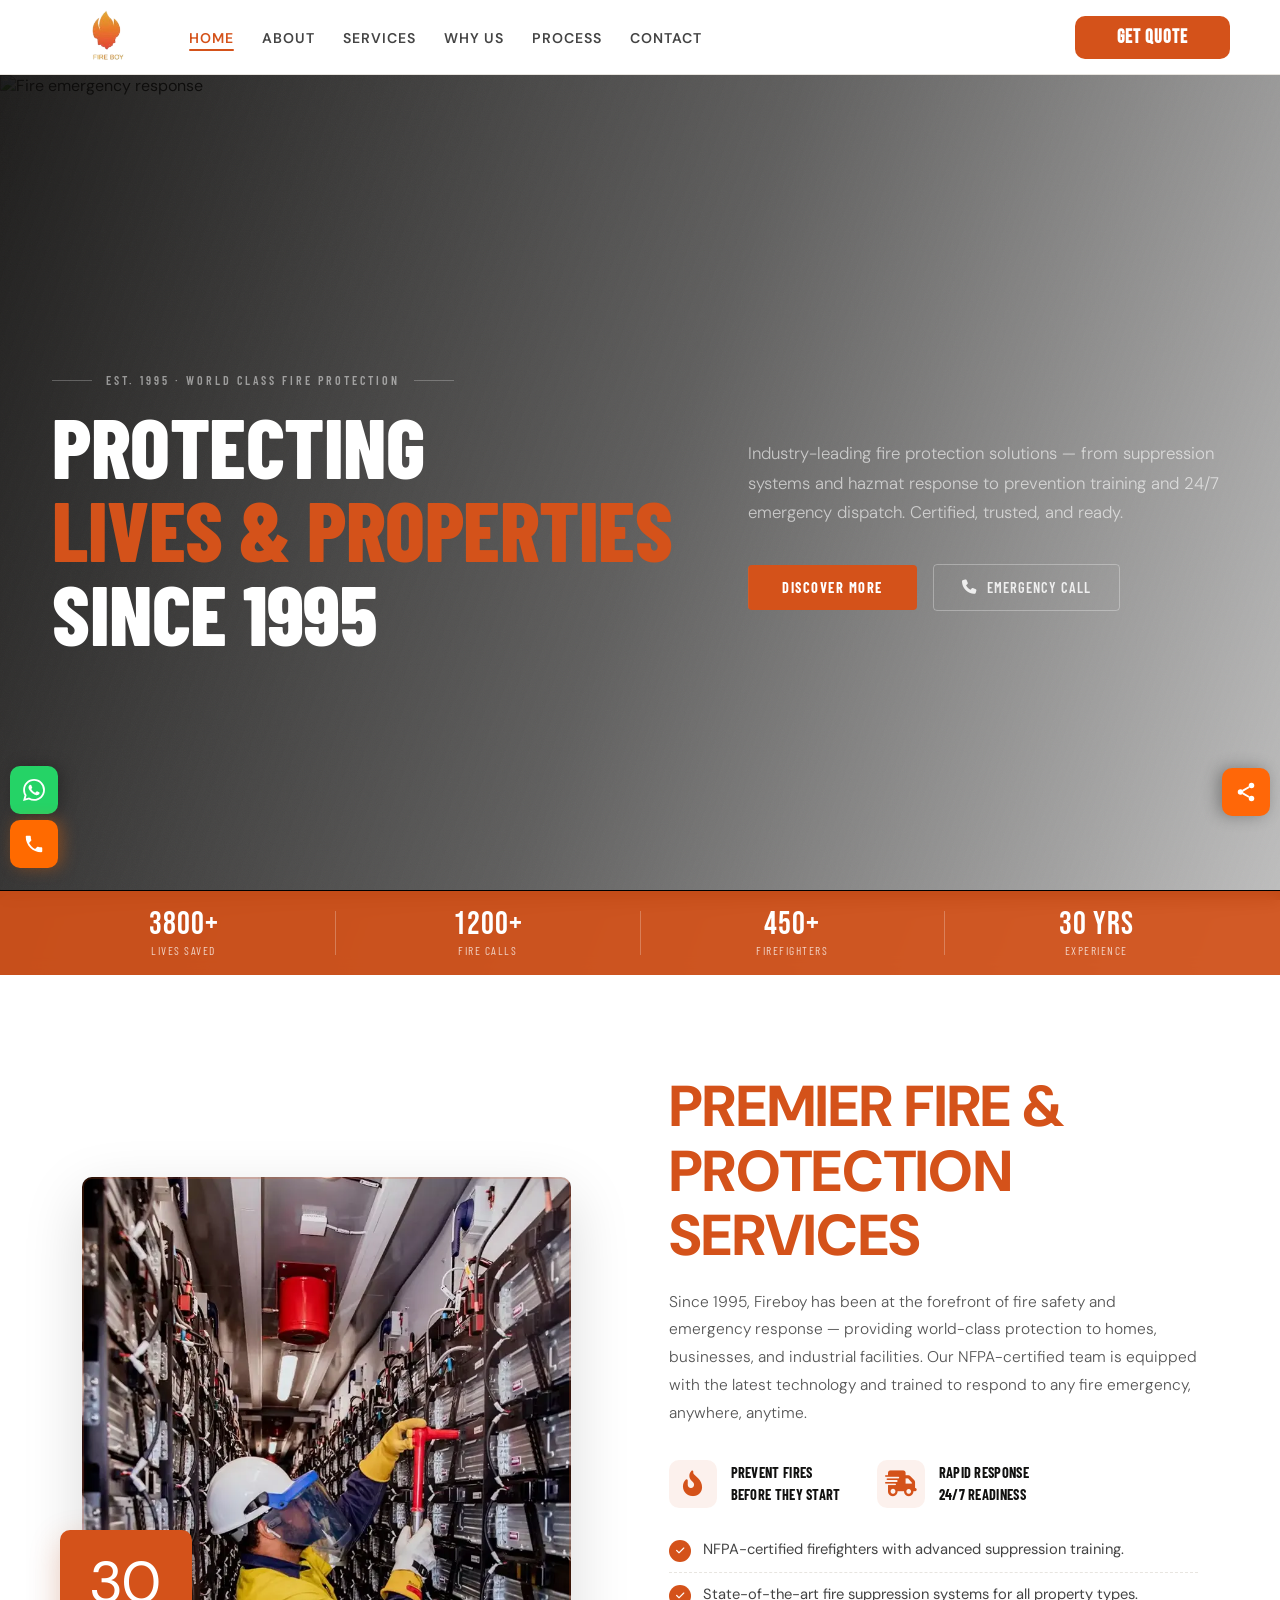
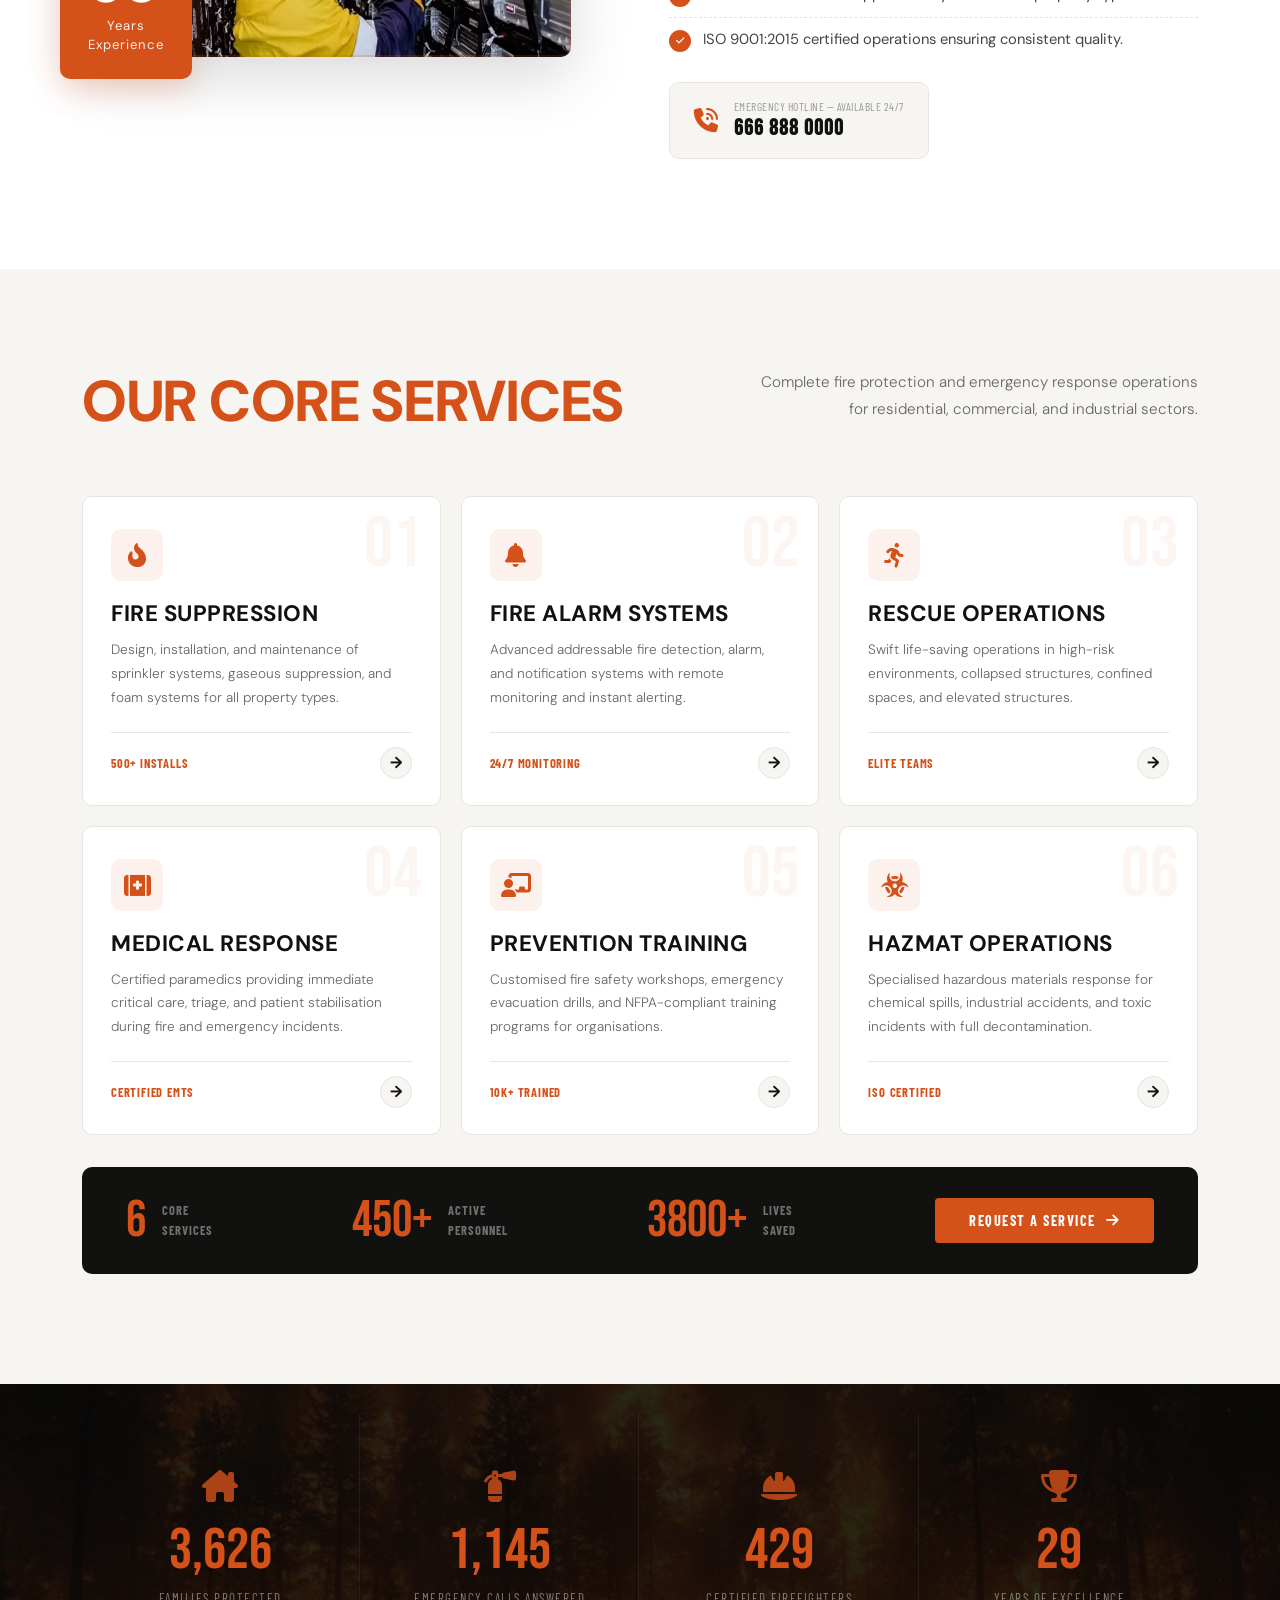
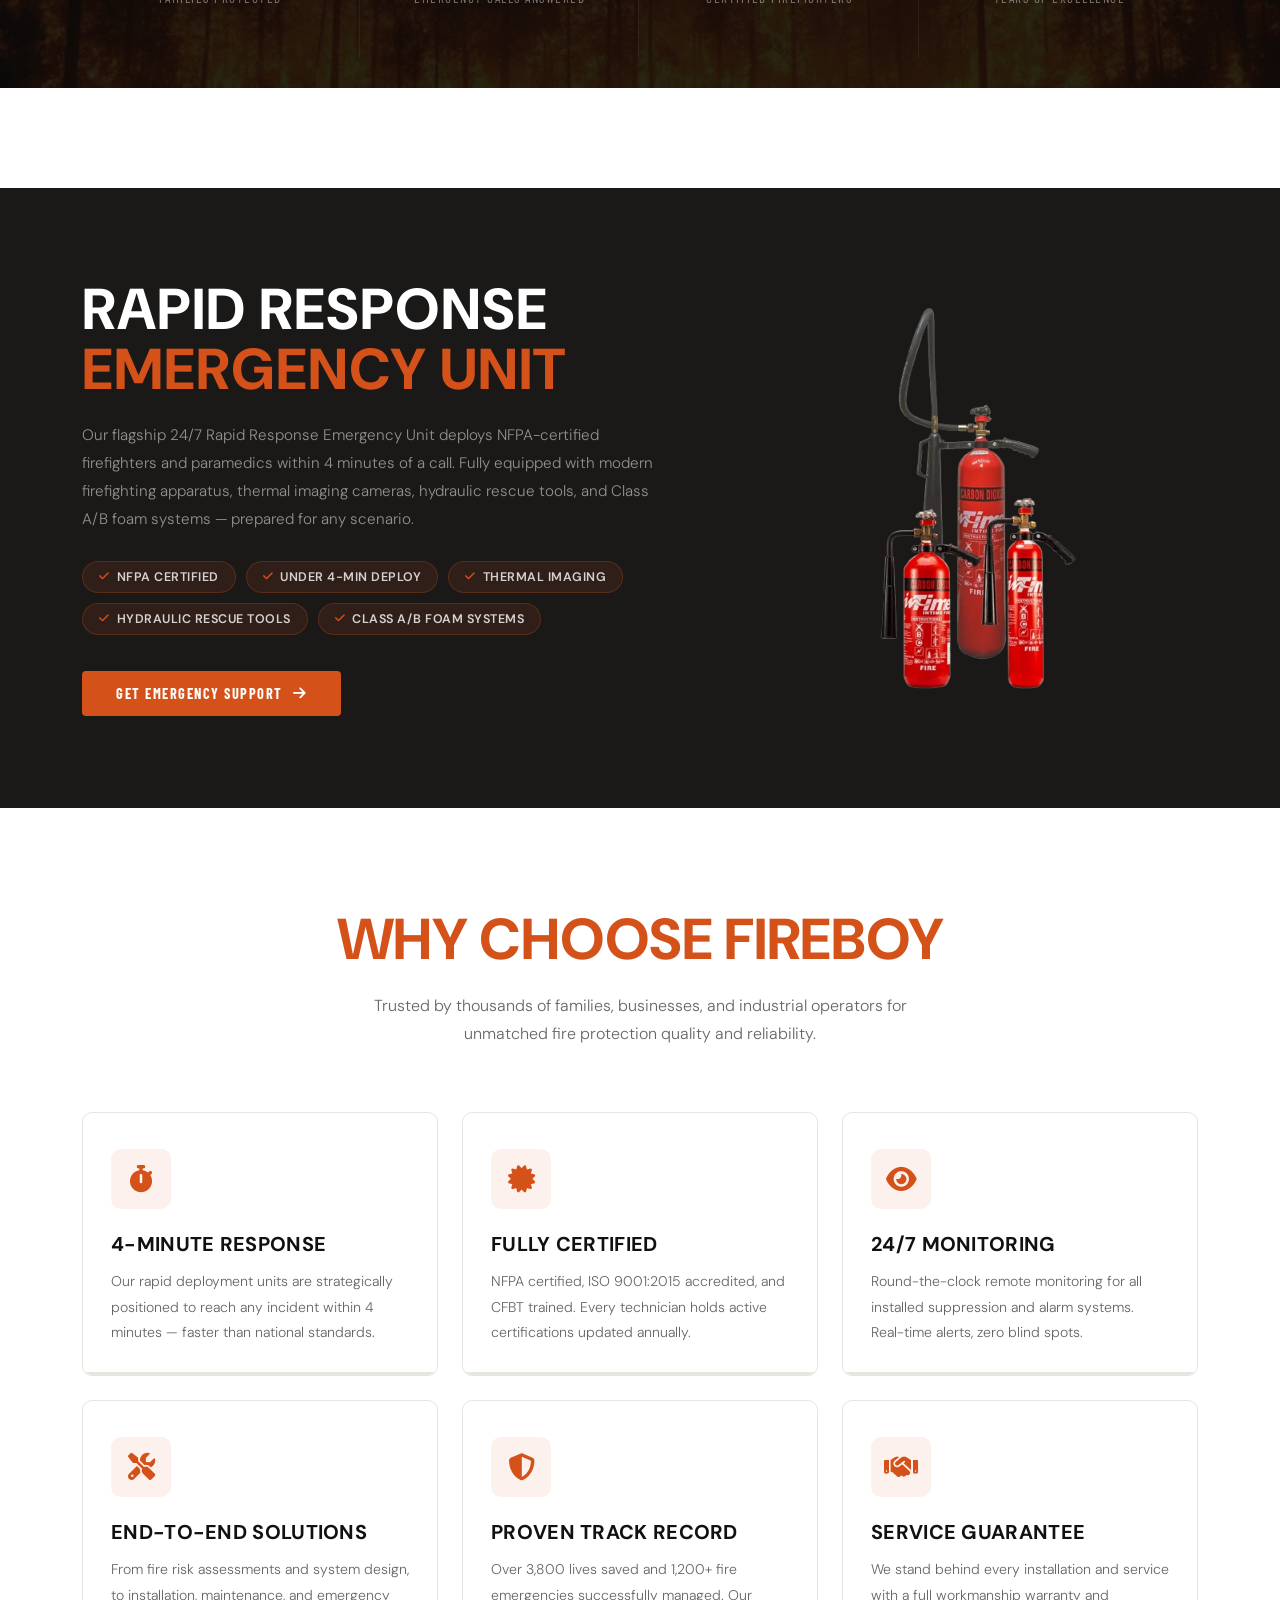
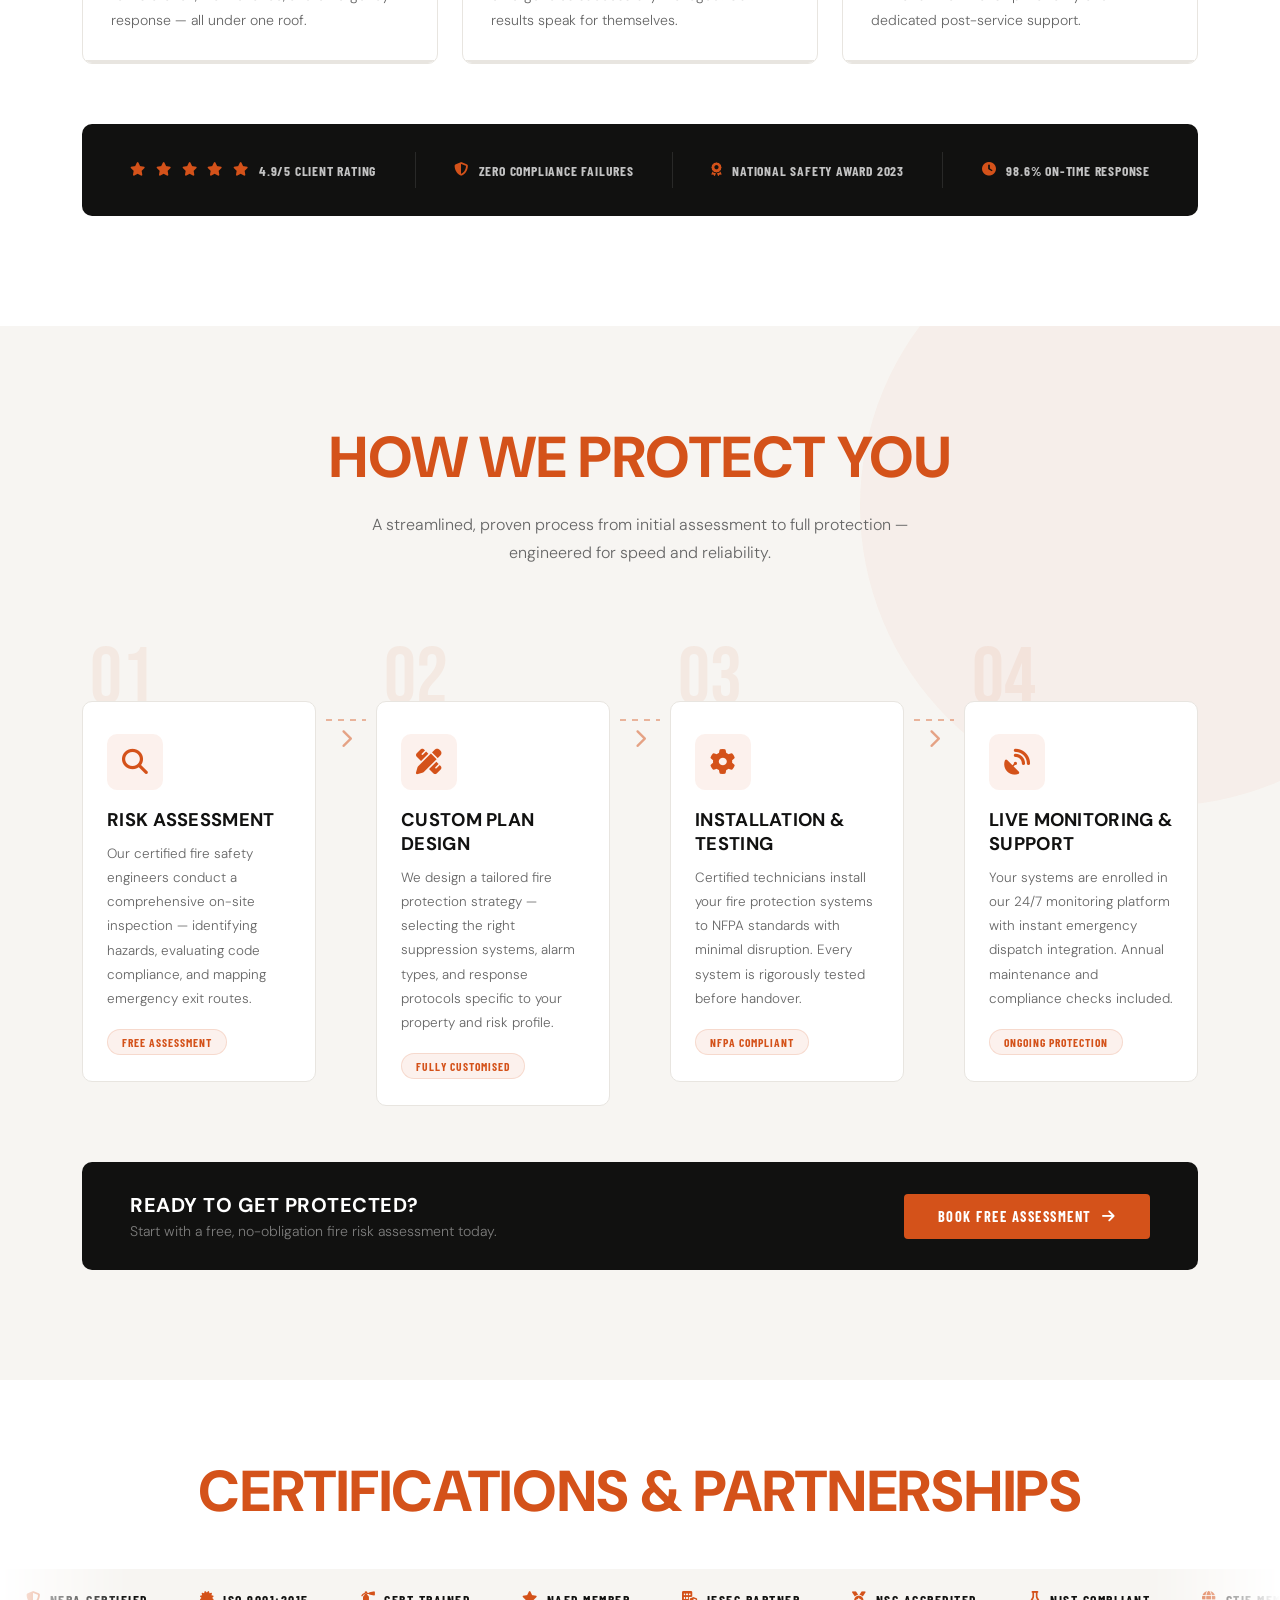
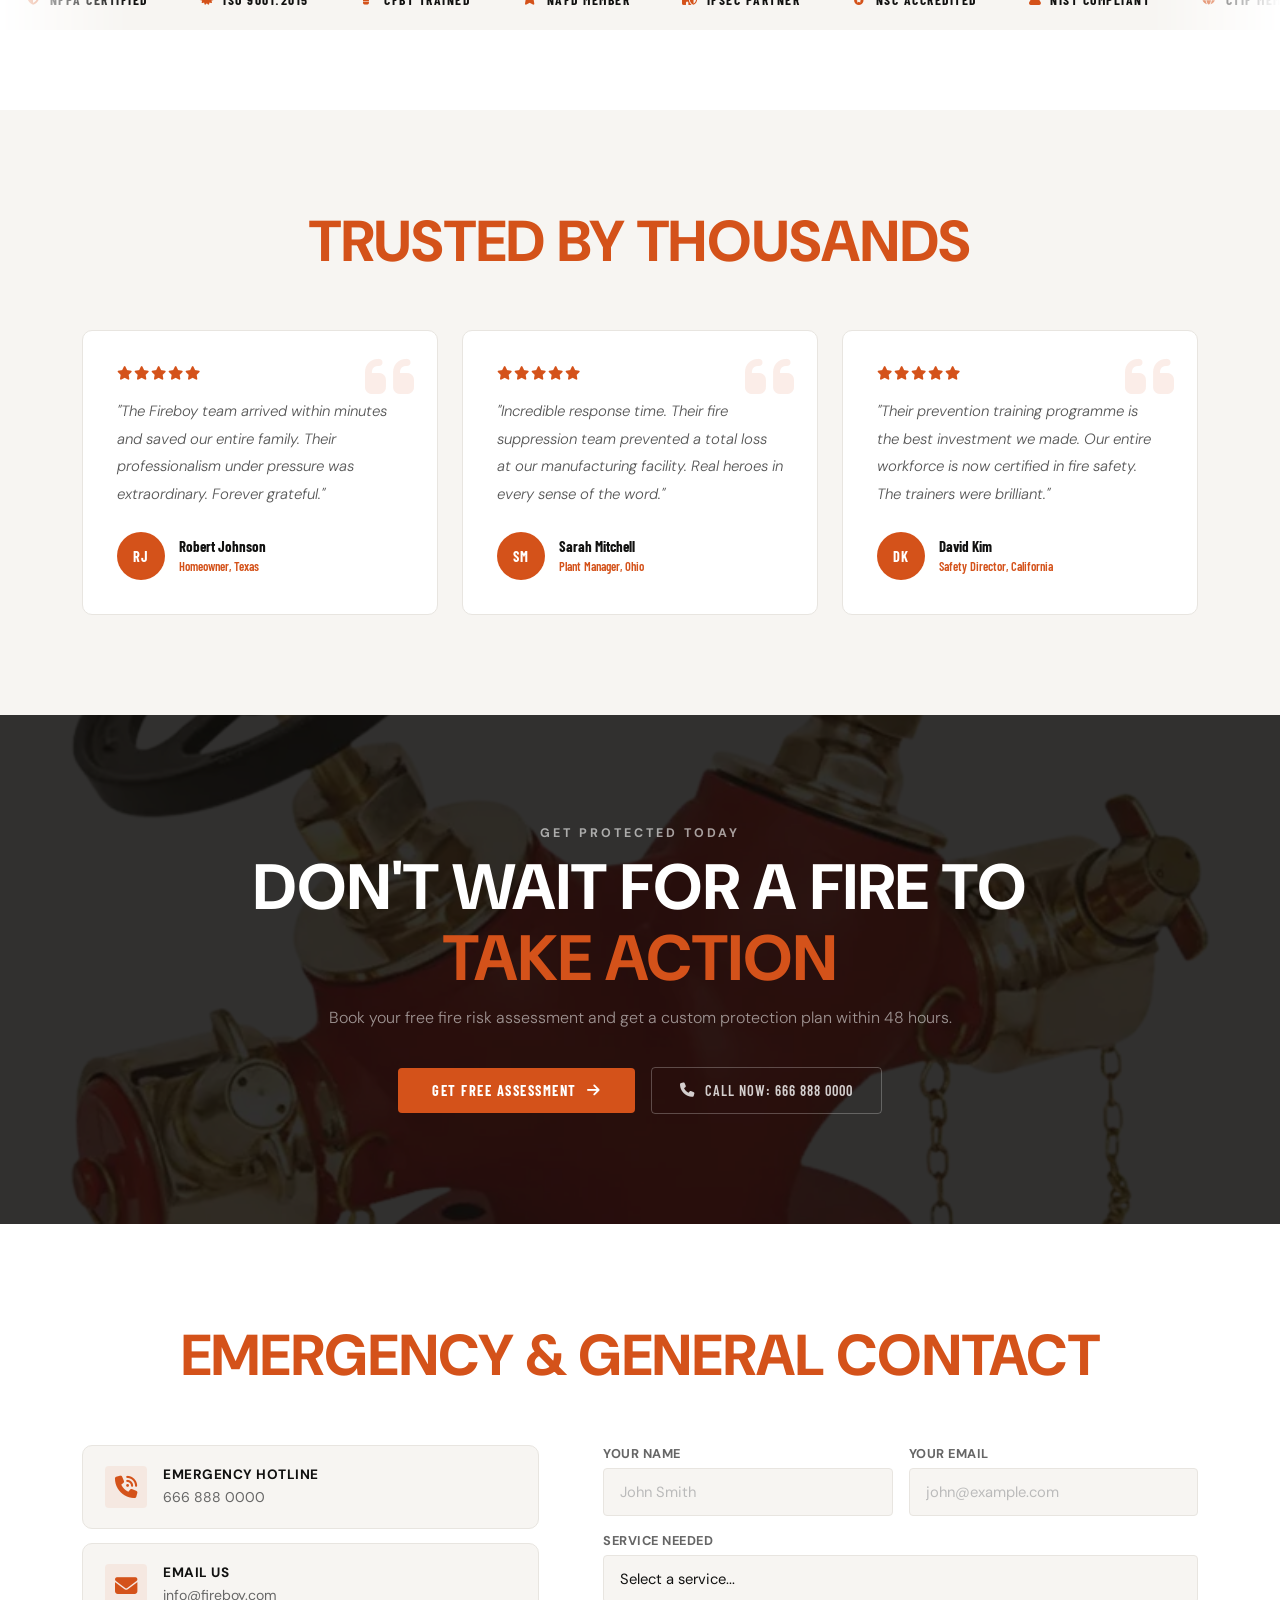
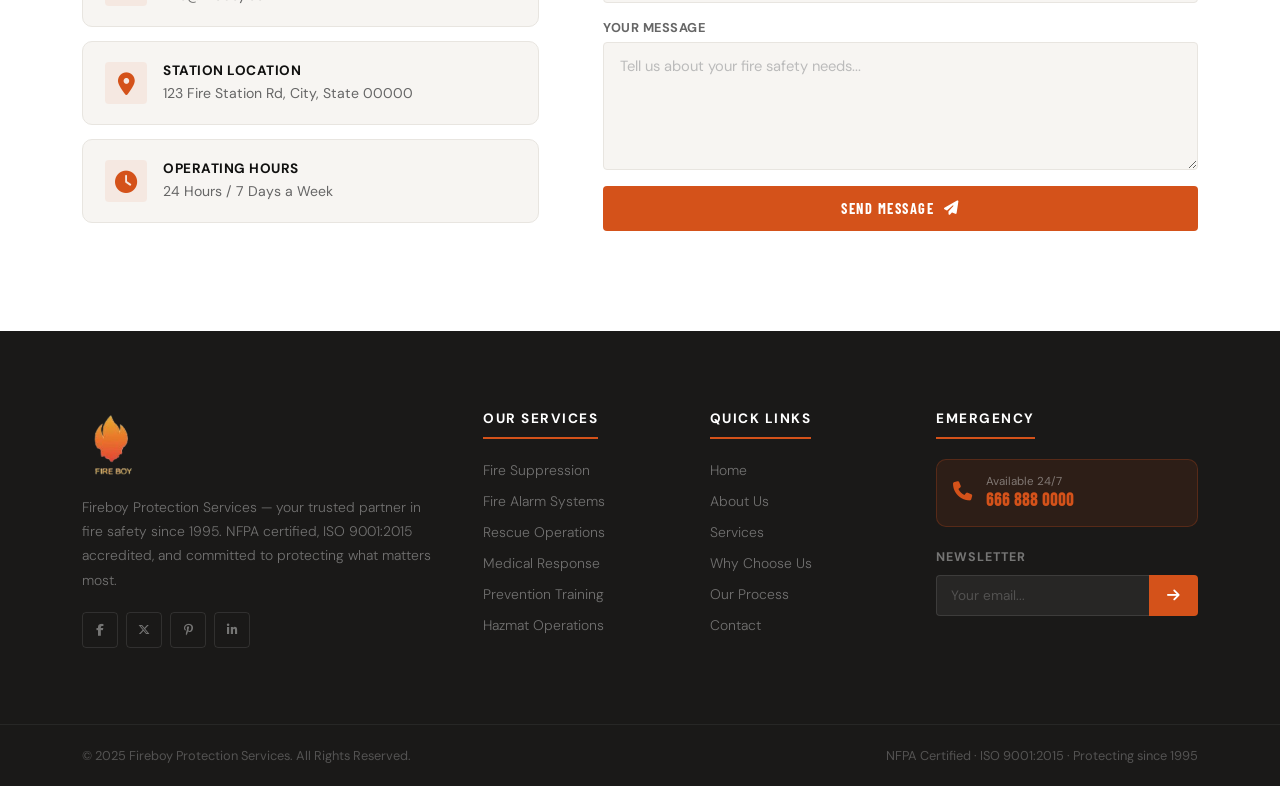
==== commit b002c62f: "update" ====
--- a/index.html
+++ b/index.html
@@ -4,606 +4,706 @@
 <head>
   <meta charset="UTF-8" />
   <meta name="viewport" content="width=device-width, initial-scale=1.0" />
-  <title>Fire Boy — Fire Safety Solutions</title>
-  <link
-    href="https://fonts.googleapis.com/css2?family=Barlow+Condensed:wght@500;600;700;800&family=Manrope:wght@400;500;600;700;800&display=swap"
-    rel="stylesheet" />
+  <title>FIREBOY — Fire Protection Services</title>
+  <link rel="preconnect" href="https://fonts.googleapis.com">
+  <link href="https://fonts.googleapis.com/css2?family=Barlow+Condensed:wght@400;600;700;800;900&family=DM+Sans:wght@300;400;500;600&family=Bebas+Neue&display=swap" rel="stylesheet">
+  <link rel="stylesheet" href="https://cdnjs.cloudflare.com/ajax/libs/font-awesome/6.5.0/css/all.min.css" />
   <link rel="stylesheet" href="./index.css">
   <link rel="stylesheet" href="./quote.css">
-  <!-- <link rel="stylesheet" href="./theme.css"> -->
 </head>
 
 <body>
 
-  <!-- PAGE LOADER -->
-  <div class="page-loader" id="loader">
-    <div class="loader-logo"><img src="./img/fire-logo.png" alt="" style="height:60px;" /></div>
-  </div>
-
-  <!-- CURSOR -->
-  <div class="cursor" id="cursor"></div>
-  <div class="cursor-trail" id="cursorTrail"></div>
-
-  <!-- MOBILE MENU -->
-  <div class="mobile-menu" id="mobileMenu">
-    <button class="mobile-close" onclick="closeMobileMenu()">✕</button>
-    <a href="./index.html" onclick="closeMobileMenu()">Home</a>
-    <a href="./about.html" onclick="closeMobileMenu()">About</a>
-    <a href="./products.html" onclick="closeMobileMenu()">Products</a>
-    <a href="./contact.html" onclick="closeMobileMenu()">Contact</a>
-  </div>
-
-  <!-- NAV -->
-  <nav class="navbar" id="navbar">
-    
-      <img class="logo-icon" src="./img/fire-logo.png" alt="Fire Boy" />
-    
-    <ul class="nav-links">
-      <li><a href="./index.html" class="active">Home</a></li>
-      <li><a href="./about.html">About</a></li>
-      <li><a href="./products.html">Products</a></li>
-      <li><a href="./contact.html">Contact</a></li>
-    </ul>
-    <a href="#quote" class="nav-cta">Get Quote</a>
-    <button class="nav-hamburger" id="hamburger" onclick="openMobileMenu()">
-      <span></span><span></span><span></span>
-    </button>
+  <!-- ======= NAVBAR ======= -->
+  <nav id="navbar">
+    <div class="nav-main">
+      <div class="nav-inner">
+        <a href="#home" class="logo">
+          <img src="./img/fire-logo.png" alt="Fireboy Logo">
+        </a>
+        <ul class="nav-links" id="navLinks">
+          <li><a href="#home" class="active">Home</a></li>
+          <li><a href="#about">About</a></li>
+          <li><a href="#categories">Services</a></li>
+          <li><a href="#why-us">Why Us</a></li>
+          <li><a href="#process">Process</a></li>
+          <li><a href="#contact">Contact</a></li>
+        </ul>
+        <a href="tel:9876543210" class="nav-cta">
+          <span class="cta-body">
+            <strong>Get Quote</strong>
+          </span>
+        </a>
+        <button class="hamburger" id="hamburger" aria-label="Menu">
+          <span></span><span></span><span></span>
+        </button>
+      </div>
+    </div>
   </nav>
 
-    <!-- HERO -->
-  <section class="hero" id="home">
-    <!-- Background image layer -->
-    <div class="hero-bg-img"></div>
-    <!-- Dark overlay for readability -->
-    <div class="hero-overlay"></div>
-    <!-- Subtle grid pattern on top -->
-    <div class="hero-grid"></div>
-
-    <div class="hero-content">
-      <!-- <div class="hero-badge"><span></span>India's #1 Fire Safety Supplier</div> -->
-      <h1 class="hero-title">
-        WHERE
-        <span class="accent">FIRE</span><br />
-        <span class="outline">MEETS ITS</span><br />
-        MATCH
-      </h1>
-      <p class="hero-sub">
-        India's most trusted fire safety equipment supplier. From
-        extinguishers to suppression systems — we protect what matters most.
-      </p>
-      <div class="hero-actions">
-        <a href="#products" class="btn-primary">
-          Shop Products
-          <svg width="16" height="16" viewBox="0 0 24 24" fill="none" stroke="white" stroke-width="2.5"
-            stroke-linecap="round">
-            <path d="M5 12h14M12 5l7 7-7 7" />
-          </svg>
-        </a>
-        <a href="#about" class="btn-ghost">Learn More</a>
-      </div>
-    </div>
-
-    <div class="overlay-img-hero">
-      <img src="./image-removebg-preview (1).png" alt="" />
-    </div>
-
-    <div class="hero-stats">
-      <div class="stat">
-        <span class="stat-num"><span class="fire-num">25</span>K+</span>
-        <span class="stat-label">Products Sold</span>
-      </div>
-      <div class="stat">
-        <span class="stat-num"><span class="fire-num">98</span>%</span>
-        <span class="stat-label">Client Satisfaction</span>
-      </div>
-      <div class="stat">
-        <span class="stat-num"><span class="fire-num">500</span>+</span>
-        <span class="stat-label">Certified Brands</span>
-      </div>
-    </div>
-
-    <!-- Scroll indicator -->
-    <!-- <div class="hero-scroll-indicator">
-      <div class="scroll-mouse">
-        <div class="scroll-wheel"></div>
-      </div>
-      <span>Scroll</span>
-    </div> -->
-  </section>
-
-  <!-- TICKER -->
-  <div class="ticker">
-    <div class="ticker-inner">
-      <div class="ticker-item">BIS Certified Products<div class="ticker-dot"></div>
-      </div>
-      <div class="ticker-item">Pan India Delivery<div class="ticker-dot"></div>
-      </div>
-      <div class="ticker-item">Expert Consultation<div class="ticker-dot"></div>
-      </div>
-      <div class="ticker-item">AMC Services<div class="ticker-dot"></div>
-      </div>
-      <div class="ticker-item">25+ Years Experience<div class="ticker-dot"></div>
-      </div>
-      <div class="ticker-item">BIS Certified Products<div class="ticker-dot"></div>
-      </div>
-      <div class="ticker-item">Pan India Delivery<div class="ticker-dot"></div>
-      </div>
-      <div class="ticker-item">Expert Consultation<div class="ticker-dot"></div>
-      </div>
-      <div class="ticker-item">AMC Services<div class="ticker-dot"></div>
-      </div>
-      <div class="ticker-item">25+ Years Experience<div class="ticker-dot"></div>
-      </div>
-    </div>
-  </div>
-
-<!-- ══════════════════════════════════════════════════
-   CATEGORIES SECTION
-   Uses your existing CSS variables — no extra imports needed.
-   Link: <link rel="stylesheet" href="categories.css">
-   ══════════════════════════════════════════════════ -->
-
-<section class="categories" id="categories">
-
-  <!-- HEADER -->
-  <div class="categories-header">
-    <div>
-    
-      <h2 class="section-title">SHOP BY <span>CATEGORY</span></h2>
-    </div>
-    <p class="section-sub">
-      Complete fire safety solutions for residential, commercial, and industrial applications.
-    </p>
-  </div>
-
-  <!-- GRID -->
-  <div class="cat-grid">
-
-    <!-- 01 Fire Extinguishers -->
-    <div class="cat-card" onclick="filterProducts('extinguisher')" role="button" tabindex="0">
-      <div class="cat-card-inner">
-        <div class="cat-num">01</div>
-        <div class="cat-icon">
-          <svg viewBox="0 0 24 24"><path d="M12 2C9 2 7 4 7 7v1H5v14h14V8h-2V7c0-3-2-5-5-5zm0 2c1.7 0 3 1.3 3 3v1H9V7c0-1.7 1.3-3 3-3zM7 10h10v10H7z"/></svg>
-        </div>
-        <div class="cat-name">Fire Extinguishers</div>
-        <div class="cat-desc">ABC, CO₂, Wet Chemical, Foam & Dry Powder for all fire classes</div>
-        <div class="cat-bottom">
-          <div class="cat-count">48 Products</div>
-          <div class="cat-arrow"><a href="./products.html">→</a></div>
-        </div>
-      </div>
-    </div>
-
-    <!-- 02 Fire Hydrant Systems -->
-    <div class="cat-card" onclick="filterProducts('hydrant')" role="button" tabindex="0">
-      <div class="cat-card-inner">
-        <div class="cat-num">02</div>
-        <div class="cat-icon">
-          <svg viewBox="0 0 24 24"><path d="M12 2a4 4 0 0 1 4 4v2h1a1 1 0 0 1 1 1v12a1 1 0 0 1-1 1H7a1 1 0 0 1-1-1V9a1 1 0 0 1 1-1h1V6a4 4 0 0 1 4-4zm2 6V6a2 2 0 0 0-4 0v2h4z"/></svg>
-        </div>
-        <div class="cat-name">Fire Hydrant Systems</div>
-        <div class="cat-desc">Landing valves, hose reels, branch pipes & hydrant accessories</div>
-        <div class="cat-bottom">
-          <div class="cat-count">32 Products</div>
-          <div class="cat-arrow"><a href="./products.html">→</a></div>
-        </div>
-      </div>
-    </div>
-
-    <!-- 03 Fire Detection -->
-    <div class="cat-card" onclick="filterProducts('detection')" role="button" tabindex="0">
-      <div class="cat-card-inner">
-        <div class="cat-num">03</div>
-        <div class="cat-icon">
-          <svg viewBox="0 0 24 24"><path d="M12 1L3 5v6c0 5.55 3.84 10.74 9 12 5.16-1.26 9-6.45 9-12V5l-9-4zm0 10.99h7c-.53 4.12-3.28 7.79-7 8.94V12H5V6.3l7-3.11v8.8z"/></svg>
-        </div>
-        <div class="cat-name">Fire Detection</div>
-        <div class="cat-desc">Smoke detectors, heat sensors, alarm panels & addressable systems</div>
-        <div class="cat-bottom">
-          <div class="cat-count">56 Products</div>
-          <div class="cat-arrow"><a href="./products.html">→</a></div>
-        </div>
-      </div>
-    </div>
-
-    <!-- 04 Suppression Systems -->
-    <div class="cat-card" onclick="filterProducts('suppression')" role="button" tabindex="0">
-      <div class="cat-card-inner">
-        <div class="cat-num">04</div>
-        <div class="cat-icon">
-          <svg viewBox="0 0 24 24"><path d="M17 8C8 10 5.9 16.17 3.82 21H5.71C7.72 17 11 14.07 17 14v4l4-5-4-5z"/></svg>
-        </div>
-        <div class="cat-name">Suppression Systems</div>
-        <div class="cat-desc">Sprinkler heads, deluge valves, gas suppression & foam systems</div>
-        <div class="cat-bottom">
-          <div class="cat-count">24 Products</div>
-          <div class="cat-arrow"><a href="./products.html">→</a></div>
-        </div>
-      </div>
-    </div>
-
-    <!-- 05 Safety Equipment & PPE -->
-    <div class="cat-card" onclick="filterProducts('ppe')" role="button" tabindex="0">
-      <div class="cat-card-inner">
-        <div class="cat-num">05</div>
-        <div class="cat-icon">
-          <svg viewBox="0 0 24 24"><path d="M12 1C8.676 1 6 3.676 6 7v2H4v14h16V9h-2V7c0-3.324-2.676-6-6-6zm0 2c2.276 0 4 1.724 4 4v2H8V7c0-2.276 1.724-4 4-4z"/></svg>
-        </div>
-        <div class="cat-name">Safety Equipment & PPE</div>
-        <div class="cat-desc">Fire suits, gloves, helmets, boots & breathing apparatus</div>
-        <div class="cat-bottom">
-          <div class="cat-count">76 Products</div>
-          <div class="cat-arrow"><a href="./products.html">→</a></div>
-        </div>
-      </div>
-    </div>
-
-    <!-- 06 Fire Safety Signage -->
-    <div class="cat-card" onclick="filterProducts('signage')" role="button" tabindex="0">
-      <div class="cat-card-inner">
-        <div class="cat-num">06</div>
-        <div class="cat-icon">
-          <svg viewBox="0 0 24 24"><path d="M1 21h22L12 2 1 21zm12-3h-2v-2h2v2zm0-4h-2v-4h2v4z"/></svg>
-        </div>
-        <div class="cat-name">Fire Safety Signage</div>
-        <div class="cat-desc">Exit signs, evacuation maps, assembly boards & photoluminescent labels</div>
-        <div class="cat-bottom">
-          <div class="cat-count">38 Products</div>
-          <div class="cat-arrow"><a href="./products.html">→</a></div>
-        </div>
-      </div>
-    </div>
-
-  </div>
-
-  <!-- FOOTER -->
-  <div class="cat-footer">` 
-   
-    <a href="#products" class="cat-cta">
-      Browse All Products <span>→</span>
-    </a>
-  </div>
-
-</section>
-
-  <!-- PRODUCTS -->
-  <section class="home-products-section" id="products">
-    <div class="categories-header">
+  <!-- ======= HERO ======= -->
+  <section id="home" class="hero">
+    <div class="hero-bg">
+      <img src="./img/fire1.jpg" alt="Fire emergency response" />
+      <div class="hero-overlay"></div>
+      <div class="hero-grain"></div>
+    </div>
+
+    <div class="hero-body">
       <div>
-        <h2 class="section-title">OUR FIRE SAFETY <br><span>PRODUCTS</span></h2>
-      </div>
-      <p class="section-sub sub-1">
-        Browse proven, certified fire safety products for homes and businesses. Click any item for full details and
-        specifications.
-      </p>
-    </div>
-    <div class="project-grid">
-      <a class="project-card" href="products.html">
-        <img src="./img/fire4.jpg" alt="Fire Extinguisher" />
-        <div class="project-content">
-          <span>SAFETY</span>
-          <h3>Fire Extinguisher - Model </h3>
-          <p>Lightweight ABC dry chemical extinguisher suitable for home and office use. Easy to mount and maintain.</p>
-        </div>
-      </a>
-      <a class="project-card" href="products.html">
-        <img src="./img/fire2.jpg" alt="Smoke Detector" />
-        <div class="project-content">
-          <span>DETECTION</span>
-          <h3>Smart Smoke Detector</h3>
-          <p>Wireless, battery-backed smoke detector with app alerts and integrated carbon monoxide sensing.</p>
-        </div>
-      </a>
-      <a class="project-card" href="products.html">
-        <img src="./img/fire3.jpg" alt="Suppression" />
-        <div class="project-content">
-          <span>SUPPRESSION</span>
-          <h3>Kitchen Suppression Kit</h3>
-          <p>Automatic suppression solution for commercial kitchens, compact, reliable, and easy to service.</p>
-        </div>
-      </a>
-    </div>
-  </section>
-
-  <!-- FEATURED BAND -->
-  <div class="featured-band">
-    <div>
-      <h2 class="featured-title">ABC POWDER EXTINGUISHER <span>9KG</span></h2>
-      <p class="featured-desc">
-        Our best-selling multi-purpose dry powder extinguisher. Effective on Class A, B, C fires. ISI marked and BIS
-        certified. Ideal for offices, factories, and warehouses.
-      </p>
-      <div class="featured-features">
-        <div class="feat">ISI / BIS Certified</div>
-        <div class="feat">5-Year Warranty</div>
-        <div class="feat">Free Delivery</div>
-        <div class="feat">Refillable</div>
-      </div>
-      <a href="#" class="btn-dark">View Product →</a>
-    </div>
-    <div class="featured-visual">
-      <svg width="200" height="340" viewBox="0 0 200 340"
-        style="filter:drop-shadow(0 40px 80px rgba(0,0,0,0.4));animation:float 4s ease-in-out infinite;">
-        <rect x="60" y="60" width="80" height="200" rx="40" fill="#CC0000" />
-        <rect x="70" y="80" width="60" height="160" rx="30" fill="#DD1111" />
-        <rect x="85" y="40" width="30" height="30" rx="4" fill="#333" />
-        <rect x="95" y="20" width="10" height="28" fill="#444" />
-        <rect x="85" y="18" width="30" height="6" rx="3" fill="#555" />
-        <path d="M 115 50 Q 140 50 140 65 Q 140 80 125 80" stroke="#333" stroke-width="8" fill="none"
-          stroke-linecap="round" />
-        <path d="M 60 180 Q 30 200 20 240" stroke="#222" stroke-width="10" fill="none" stroke-linecap="round" />
-        <circle cx="20" cy="242" r="8" fill="#333" />
-        <rect x="65" y="140" width="70" height="80" rx="4" fill="white" opacity="0.9" />
-        <rect x="68" y="143" width="64" height="16" fill="#CC0000" />
-        <rect x="68" y="162" width="64" height="4" rx="2" fill="#eee" />
-        <rect x="68" y="170" width="50" height="4" rx="2" fill="#eee" />
-        <rect x="68" y="178" width="58" height="4" rx="2" fill="#eee" />
-        <rect x="68" y="186" width="40" height="4" rx="2" fill="#eee" />
-        <ellipse cx="100" cy="260" rx="40" ry="8" fill="#AA0000" />
-        <circle cx="100" cy="110" r="12" fill="white" stroke="#333" stroke-width="2" />
-        <circle cx="100" cy="110" r="8" fill="#eee" />
-        <line x1="100" y1="110" x2="104" y2="105" stroke="#CC0000" stroke-width="2" />
-      </svg>
-    </div> 
-  </div>
-
-  <!-- BRANDS -->
-  <div class="brands">
-    <div class="brands-scroll" id="brandsScroll">
-      <div class="brand-item">MINIMAX</div>
-      <div class="brand-item">CEASEFIRE</div>
-      <div class="brand-item">SAFEX</div>
-      <div class="brand-item">NEWAGE</div>
-      <div class="brand-item">KANEX</div>
-      <div class="brand-item">AMEREX</div>
-      <div class="brand-item">HOCHIKI</div>
-      <div class="brand-item">SIEMENS</div>
-      <div class="brand-item">MINIMAX</div>
-      <div class="brand-item">CEASEFIRE</div>
-      <div class="brand-item">SAFEX</div>
-      <div class="brand-item">NEWAGE</div>
-      <div class="brand-item">KANEX</div>
-      <div class="brand-item">AMEREX</div>
-      <div class="brand-item">HOCHIKI</div>
-      <div class="brand-item">SIEMENS</div>
-    </div>
-  </div>
-
-  <!-- WHY US -->
-  <section class="why" id="about">
-    <div>
-      <h2 class="featured-title">BUILT ON <span>TRUST & EXPERTISE</span> </h2>
-    </div>
-    <div class="why-grid">
-      <div class="why-visual">
-        <div class="why-image-card">
-          <img src="./img/installation.jpg" alt="Fire safety installation team at work" />
-          <div class="why-image-strip">
-            <img src="./img/consulting.jpg" alt="Fire safety consultation" />
-            <img src="./img/Fire-Hydrants-and-Sprinkler-Systems.webp" alt="Hydrant and sprinkler system" />
-          </div>
-          <div
-            style="position:absolute;bottom:20px;right:20px;background:var(--fire);padding:16px 20px;box-shadow:0 8px 24px rgba(255,106,0,0.4);">
-            <span
-              style="font-family:var(--font-display);font-size:40px;color:white;display:block;line-height:1;">20+</span>
-            <span style="font-size:11px;color:rgba(255,255,255,0.85);letter-spacing:1px;">Years Experience</span>
-          </div>
-        </div>
-      </div>
-      <div class="why-features">
-        <div class="why-feat">
-          <div class="why-feat-icon"><svg viewBox="0 0 24 24">
-              <path d="M12 1L3 5v6c0 5.55 3.84 10.74 9 12 5.16-1.26 9-6.45 9-12V5l-9-4z" />
-            </svg></div>
-          <div>
-            <div class="why-feat-title">IS / BIS Certified Products</div>
-            <div class="why-feat-desc">All products comply with Bureau of Indian Standards. We stock only certified,
-              tested fire safety equipment from authorized manufacturers.</div>
-          </div>
-        </div>
-        <div class="why-feat">
-          <div class="why-feat-icon"><svg viewBox="0 0 24 24">
-              <path d="M20 4H4c-1.1 0-2 .9-2 2v12c0 1.1.9 2 2 2h16c1.1 0 2-.9 2-2V6c0-1.1-.9-2-2-2zm0 14H4V6h16v12z" />
-              <path d="M6 10h2v6H6zm4-3h2v9h-2zm4 3h2v6h-2z" />
-            </svg></div>
-          <div>
-            <div class="why-feat-title">Pan-India Delivery Network</div>
-            <div class="why-feat-desc">Fast, secure delivery to all states across India. Express delivery available for
-              emergency orders. Full tracking provided.</div>
-          </div>
-        </div>
-        <div class="why-feat">
-          <div class="why-feat-icon"><svg viewBox="0 0 24 24">
-              <path d="M12 2C6.48 2 2 6.48 2 12s4.48 10 10 10 10-4.48 10-10S17.52 2 12 2zm-2 14.5v-9l6 4.5-6 4.5z" />
-            </svg></div>
-          <div>
-            <div class="why-feat-title">Expert Technical Consultation</div>
-            <div class="why-feat-desc">Our fire safety engineers help you choose the right solutions. Free site
-              assessment for bulk orders and institutional clients.</div>
-          </div>
-        </div>
-        <div class="why-feat">
-          <div class="why-feat-icon"><svg viewBox="0 0 24 24">
-              <path
-                d="M19 3H5c-1.1 0-2 .9-2 2v14c0 1.1.9 2 2 2h14c1.1 0 2-.9 2-2V5c0-1.1-.9-2-2-2zm-7 14l-5-5 1.41-1.41L12 14.17l7.59-7.59L21 8l-9 9z" />
-            </svg></div>
-          <div>
-            <div class="why-feat-title">Annual Maintenance Contracts</div>
-            <div class="why-feat-desc">Keep your fire safety systems always ready. Our AMC ensures regular inspection,
-              testing, and refilling by certified technicians.</div>
-          </div>
-        </div>
-      </div>
-    </div>
-  </section>
-
-  <!-- TESTIMONIALS -->
-  <section class="testimonials">
-    <h2 class="featured-title">WHAT THEY SAY <span>ABOUT</span>  US</h2>
-    <div class="testi-grid">
-      <div class="testi-card">
-        <div class="stars"><span class="star">★</span><span class="star">★</span><span class="star">★</span><span
-            class="star">★</span><span class="star">★</span></div>
-        <p class="testi-text">"IGNIS supplied all fire extinguishers and detection systems for our 12-floor commercial
-          complex. Quality was top-notch, delivery was on time, and their engineers guided our team perfectly."</p>
-        <div class="testi-author">
-          <div class="author-avatar">RK</div>
-          <div>
-            <div class="author-name">Rajesh Kumar</div>
-            <div class="author-role">Facility Manager, TCS Chennai</div>
-          </div>
-        </div>
-      </div>
-      <div class="testi-card">
-        <div class="stars"><span class="star">★</span><span class="star">★</span><span class="star">★</span><span
-            class="star">★</span><span class="star">★</span></div>
-        <p class="testi-text">"We've been using IGNIS for AMC services across all our warehouses. Their response time is
-          exceptional and the technicians are very knowledgeable. Highly recommended!"</p>
-        <div class="testi-author">
-          <div class="author-avatar">PS</div>
-          <div>
-            <div class="author-name">Priya Sharma</div>
-            <div class="author-role">Operations Head, Amazon Fulfillment</div>
-          </div>
-        </div>
-      </div>
-      <div class="testi-card">
-        <div class="stars"><span class="star">★</span><span class="star">★</span><span class="star">★</span><span
-            class="star">★</span><span class="star">★</span></div>
-        <p class="testi-text">"Best pricing in the market with zero compromise on quality. The online ordering process
-          is smooth and their customer support team is always available. Great experience overall."</p>
-        <div class="testi-author">
-          <div class="author-avatar">AM</div>
-          <div>
-            <div class="author-name">Arjun Mehta</div>
-            <div class="author-role">Safety Officer, Infosys Campus</div>
-          </div>
-        </div>
-      </div>
-    </div>
-  </section>
-
-  <!-- CTA -->
-  <section class="cta-section" id="contact">
-  <div class="cta-line-top"></div>
-
-  <div class="cta-embers">
-    <div class="ember"></div>
-    <div class="ember"></div>
-    <div class="ember"></div>
-    <div class="ember"></div>
-    <div class="ember"></div>
-    <div class="ember"></div>
-    <div class="ember"></div>
-    <div class="ember"></div>
-  </div>
-
-  <div class="cta-glow-orb"></div>
-  
-
-  <div class="cta-inner">
-    
-
-    <h2 class="cta-title">
-      DON'T WAIT
-      <span class="fire-line" data-text="FOR FIRE">FOR FIRE</span>
-      TO STRIKE
-    </h2>
-
-    <div class="cta-divider">
-      <div class="cta-divider-line"></div>
-      <div class="cta-divider-icon">🔥</div>
-      <div class="cta-divider-line"></div>
-    </div>
-
-    <p class="cta-sub">Contact our fire safety experts today for a free consultation
-      and site assessment. Protect your people and property.</p>
-
-   
-
-    <div class="cta-actions">
-      <a href="tel:+919876543210" class="btn-primary">
-        📞 Call Now: +91 98765 43210
-      </a>
-      <a href="mailto:info@ignis.in" class="btn-ghost">
-        ✉ Email Us
-      </a>
-    </div>
-
-    
-  </div>
-</section>
-
-  <!-- FOOTER -->
-  <footer>
-    <div class="footer-main">
-      <div class="footer-brand">
-        <a href="#" class="logo"><img class="logo-icon" src="./img/fire-logo.png" alt="" /></a>
-        <p class="footer-desc">India's premier fire safety equipment supplier. BIS certified, expert-backed, always
-          reliable. Protecting lives and properties since 1998.</p>
-        <div class="footer-socials">
-          <a href="#" class="social-btn">f</a>
-          <a href="#" class="social-btn">in</a>
-          <a href="#" class="social-btn">tw</a>
-          <a href="#" class="social-btn">yt</a>
-        </div>
-      </div>
-      <div class="footer-col">
-        <h4>Products</h4>
-        <ul class="footer-links">
-          <li><a href="#">Fire Extinguishers</a></li>
-          <li><a href="#">Hydrant Systems</a></li>
-          <li><a href="#">Fire Alarms</a></li>
-          <li><a href="#">Smoke Detectors</a></li>
-          <li><a href="#">Sprinkler Systems</a></li>
-          <li><a href="#">Safety Signage</a></li>
-        </ul>
-      </div>
-      <div class="footer-col">
-        <h4>Services</h4>
-        <ul class="footer-links">
-          <li><a href="#">Annual Maintenance</a></li>
-          <li><a href="#">Site Assessment</a></li>
-          <li><a href="#">Refilling Services</a></li>
-          <li><a href="#">Installation</a></li>
-          <li><a href="#">Training</a></li>
-          <li><a href="#">NOC Support</a></li>
-        </ul>
-      </div>
-      <div class="footer-col">
-        <h4>Company</h4>
-        <ul class="footer-links">
-          <li><a href="#">About IGNIS</a></li>
-          <li><a href="#">Certifications</a></li>
-          <li><a href="#">Careers</a></li>
-          <li><a href="#">Blog</a></li>
-          <li><a href="#">Contact</a></li>
-          <li><a href="#">Distributor Login</a></li>
-        </ul>
+        <div class="hero-eyebrow">
+          <span class="eyebrow-line"></span>
+          <span>EST. 1995 &middot; WORLD CLASS FIRE PROTECTION</span>
+          <span class="eyebrow-line"></span>
+        </div>
+        <h1 class="hero-h1">
+          <span class="line line-1">Protecting</span>
+          <span class="line line-2">Lives &amp; Properties</span>
+          <span class="line line-3">Since 1995</span>
+        </h1>
+      </div>
+      <div>
+        <p class="hero-p">Industry-leading fire protection solutions — from suppression systems and hazmat response to prevention training and 24/7 emergency dispatch. Certified, trusted, and ready.</p>
+        <div class="hero-actions">
+          <a href="#about" class="btn-fire">Discover More</a>
+          <a href="tel:6668880000" class="btn-ghost"><i class="fa-solid fa-phone"></i> Emergency Call</a>
+        </div>
+      </div>
+    </div>
+
+    <div class="hero-stat-bar">
+      <div class="hstat"><span class="hstat-n">3800+</span><span class="hstat-l">Lives Saved</span></div>
+      <div class="hstat-div"></div>
+      <div class="hstat"><span class="hstat-n">1200+</span><span class="hstat-l">Fire Calls</span></div>
+      <div class="hstat-div"></div>
+      <div class="hstat"><span class="hstat-n">450+</span><span class="hstat-l">Firefighters</span></div>
+      <div class="hstat-div"></div>
+      <div class="hstat"><span class="hstat-n">30 Yrs</span><span class="hstat-l">Experience</span></div>
+    </div>
+    <div class="hero-cut"></div>
+  </section>
+
+  <!-- ======= ABOUT ======= -->
+  <section id="about" class="about">
+    <div class="container">
+      <div class="about-grid">
+        <div class="about-img-col fade-left">
+          <div class="img-wrap">
+            <img src="./img/Battery-Energy-Storage-Systems-BESS_pro_pro.webp" alt="Firefighters team" />
+            <div class="img-border-accent"></div>
+          </div>
+          <div class="exp-badge">
+            <span class="exp-n">30</span>
+            <span class="exp-t">Years<br>Experience</span>
+          </div>
+        </div>
+        <div class="about-text fade-right">
+          <h2 class="section-h2">Premier Fire &amp;<br>Protection Services</h2>
+          <p class="body-txt">Since 1995, Fireboy has been at the forefront of fire safety and emergency response — providing world-class protection to homes, businesses, and industrial facilities. Our NFPA-certified team is equipped with the latest technology and trained to respond to any fire emergency, anywhere, anytime.</p>
+          <div class="feat-row">
+            <div class="feat-item">
+              <div class="feat-icon"><i class="fa-solid fa-fire-flame-curved"></i></div>
+              <span>Prevent fires<br>before they start</span>
+            </div>
+            <div class="feat-item">
+              <div class="feat-icon"><i class="fa-solid fa-truck-fast"></i></div>
+              <span>Rapid response<br>24/7 readiness</span>
+            </div>
+          </div>
+          <ul class="check-list">
+            <li><span class="chk"><i class="fa-solid fa-check"></i></span>NFPA-certified firefighters with advanced suppression training.</li>
+            <li><span class="chk"><i class="fa-solid fa-check"></i></span>State-of-the-art fire suppression systems for all property types.</li>
+            <li><span class="chk"><i class="fa-solid fa-check"></i></span>ISO 9001:2015 certified operations ensuring consistent quality.</li>
+          </ul>
+          <div class="emg-inline">
+            <span class="emg-ic"><i class="fa-solid fa-phone-volume"></i></span>
+            <div>
+              <small>Emergency Hotline — Available 24/7</small>
+              <a href="tel:6668880000"><strong>666 888 0000</strong></a>
+            </div>
+          </div>
+        </div>
+      </div>
+    </div>
+  </section>
+
+  <!-- ======= CATEGORIES ======= -->
+  <section class="categories" id="categories">
+    <div class="container">
+      <div class="categories-header fade-up">
+        <div>
+          <h2 class="section-h2">OUR CORE <span class="cat-title-accent">SERVICES</span></h2>
+        </div>
+        <p class="section-sub">
+          Complete fire protection and emergency response operations for residential, commercial, and industrial sectors.
+        </p>
+      </div>
+
+      <div class="cat-grid">
+        <div class="cat-card fade-up" style="--d:0ms" tabindex="0">
+          <div class="cat-card-inner">
+            <div class="cat-num">01</div>
+            <div class="cat-icon"><i class="fa-solid fa-fire-flame-curved"></i></div>
+            <div class="cat-name">Fire Suppression</div>
+            <div class="cat-desc">Design, installation, and maintenance of sprinkler systems, gaseous suppression, and foam systems for all property types.</div>
+            <div class="cat-bottom">
+              <div class="cat-count">500+ Installs</div>
+              <a href="#contact" class="cat-arrow">→</a>
+            </div>
+          </div>
+        </div>
+
+        <div class="cat-card fade-up" style="--d:100ms" tabindex="0">
+          <div class="cat-card-inner">
+            <div class="cat-num">02</div>
+            <div class="cat-icon"><i class="fa-solid fa-bell"></i></div>
+            <div class="cat-name">Fire Alarm Systems</div>
+            <div class="cat-desc">Advanced addressable fire detection, alarm, and notification systems with remote monitoring and instant alerting.</div>
+            <div class="cat-bottom">
+              <div class="cat-count">24/7 Monitoring</div>
+              <a href="#contact" class="cat-arrow">→</a>
+            </div>
+          </div>
+        </div>
+
+        <div class="cat-card fade-up" style="--d:200ms" tabindex="0">
+          <div class="cat-card-inner">
+            <div class="cat-num">03</div>
+            <div class="cat-icon"><i class="fa-solid fa-person-running"></i></div>
+            <div class="cat-name">Rescue Operations</div>
+            <div class="cat-desc">Swift life-saving operations in high-risk environments, collapsed structures, confined spaces, and elevated structures.</div>
+            <div class="cat-bottom">
+              <div class="cat-count">Elite Teams</div>
+              <a href="#contact" class="cat-arrow">→</a>
+            </div>
+          </div>
+        </div>
+
+        <div class="cat-card fade-up" style="--d:300ms" tabindex="0">
+          <div class="cat-card-inner">
+            <div class="cat-num">04</div>
+            <div class="cat-icon"><i class="fa-solid fa-kit-medical"></i></div>
+            <div class="cat-name">Medical Response</div>
+            <div class="cat-desc">Certified paramedics providing immediate critical care, triage, and patient stabilisation during fire and emergency incidents.</div>
+            <div class="cat-bottom">
+              <div class="cat-count">Certified EMTs</div>
+              <a href="#contact" class="cat-arrow">→</a>
+            </div>
+          </div>
+        </div>
+
+        <div class="cat-card fade-up" style="--d:400ms" tabindex="0">
+          <div class="cat-card-inner">
+            <div class="cat-num">05</div>
+            <div class="cat-icon"><i class="fa-solid fa-chalkboard-user"></i></div>
+            <div class="cat-name">Prevention Training</div>
+            <div class="cat-desc">Customised fire safety workshops, emergency evacuation drills, and NFPA-compliant training programs for organisations.</div>
+            <div class="cat-bottom">
+              <div class="cat-count">10K+ Trained</div>
+              <a href="#contact" class="cat-arrow">→</a>
+            </div>
+          </div>
+        </div>
+
+        <div class="cat-card fade-up" style="--d:500ms" tabindex="0">
+          <div class="cat-card-inner">
+            <div class="cat-num">06</div>
+            <div class="cat-icon"><i class="fa-solid fa-biohazard"></i></div>
+            <div class="cat-name">Hazmat Operations</div>
+            <div class="cat-desc">Specialised hazardous materials response for chemical spills, industrial accidents, and toxic incidents with full decontamination.</div>
+            <div class="cat-bottom">
+              <div class="cat-count">ISO Certified</div>
+              <a href="#contact" class="cat-arrow">→</a>
+            </div>
+          </div>
+        </div>
+      </div>
+
+      <div class="cat-footer fade-up">
+        <div class="cat-stat">
+          <div class="cat-stat-num">6</div>
+          <div class="cat-stat-label">Core<br>Services</div>
+        </div>
+        <div class="cat-stat">
+          <div class="cat-stat-num">450+</div>
+          <div class="cat-stat-label">Active<br>Personnel</div>
+        </div>
+        <div class="cat-stat">
+          <div class="cat-stat-num">3800+</div>
+          <div class="cat-stat-label">Lives<br>Saved</div>
+        </div>
+        <a href="#contact" class="btn-fire">Request a Service <i class="fa-solid fa-arrow-right"></i></a>
+      </div>
+    </div>
+  </section>
+
+  <!-- ======= STATS ======= -->
+  <section class="stats">
+    <div class="stats-bg-img">
+      <img src="./img/bg/Burning Forest Wallpaper, Wildfire Background, Nature Fire 4k Wallpaper (1).jpg" alt="fire bg" />
+      <div class="stats-overlay"></div>
+    </div>
+    <div class="container">
+      <div class="stats-grid">
+        <div class="stat-item fade-up" style="--d:0ms">
+          <div class="stat-icon"><i class="fa-solid fa-house-chimney"></i></div>
+          <div class="stat-num" data-target="3800">0</div>
+          <div class="stat-lbl">Families Protected</div>
+        </div>
+        <div class="stat-item fade-up" style="--d:150ms">
+          <div class="stat-icon"><i class="fa-solid fa-fire-extinguisher"></i></div>
+          <div class="stat-num" data-target="1200">0</div>
+          <div class="stat-lbl">Emergency Calls Answered</div>
+        </div>
+        <div class="stat-item fade-up" style="--d:300ms">
+          <div class="stat-icon"><i class="fa-solid fa-helmet-safety"></i></div>
+          <div class="stat-num" data-target="450">0</div>
+          <div class="stat-lbl">Certified Firefighters</div>
+        </div>
+        <div class="stat-item fade-up" style="--d:450ms">
+          <div class="stat-icon"><i class="fa-solid fa-trophy"></i></div>
+          <div class="stat-num" data-target="30">0</div>
+          <div class="stat-lbl">Years of Excellence</div>
+        </div>
+      </div>
+    </div>
+  </section>
+
+  <!-- ======= FEATURED BAND ======= -->
+  <section class="featured-wrap">
+    <div class="container">
+      <div class="featured-band fade-up">
+        <div class="featured-content">
+          <h2 class="featured-title">RAPID RESPONSE<br><span>EMERGENCY UNIT</span></h2>
+          <p class="featured-desc">
+            Our flagship 24/7 Rapid Response Emergency Unit deploys NFPA-certified firefighters and paramedics within 4 minutes of a call. Fully equipped with modern firefighting apparatus, thermal imaging cameras, hydraulic rescue tools, and Class A/B foam systems — prepared for any scenario.
+          </p>
+          <div class="featured-features">
+            <div class="feat-tag"><i class="fa-solid fa-check"></i> NFPA Certified</div>
+            <div class="feat-tag"><i class="fa-solid fa-check"></i> Under 4-Min Deploy</div>
+            <div class="feat-tag"><i class="fa-solid fa-check"></i> Thermal Imaging</div>
+            <div class="feat-tag"><i class="fa-solid fa-check"></i> Hydraulic Rescue Tools</div>
+            <div class="feat-tag"><i class="fa-solid fa-check"></i> Class A/B Foam Systems</div>
+          </div>
+          <a href="#contact" class="btn-fire">Get Emergency Support <i class="fa-solid fa-arrow-right"></i></a>
+        </div>
+        <div class="featured-visual">
+          <img src="./img/hero-imgs-back.png" alt="Rapid Response Unit">
+        </div>
+      </div>
+    </div>
+  </section>
+
+  <!-- ======= NEW SECTION 1 — WHY CHOOSE US ======= -->
+  <section id="why-us" class="why-us">
+    <div class="container">
+      <div class="why-head fade-up">
+        <h2 class="section-h2 center">Why Choose <span class="cat-title-accent">Fireboy</span></h2>
+        <p class="why-sub">Trusted by thousands of families, businesses, and industrial operators for unmatched fire protection quality and reliability.</p>
+      </div>
+
+      <div class="why-grid">
+
+        <div class="why-card fade-up" style="--d:0ms">
+          <div class="why-icon-wrap">
+            <i class="fa-solid fa-stopwatch"></i>
+          </div>
+          <h3>4-Minute Response</h3>
+          <p>Our rapid deployment units are strategically positioned to reach any incident within 4 minutes — faster than national standards.</p>
+          <div class="why-accent-bar"></div>
+        </div>
+
+        <div class="why-card fade-up" style="--d:120ms">
+          <div class="why-icon-wrap">
+            <i class="fa-solid fa-certificate"></i>
+          </div>
+          <h3>Fully Certified</h3>
+          <p>NFPA certified, ISO 9001:2015 accredited, and CFBT trained. Every technician holds active certifications updated annually.</p>
+          <div class="why-accent-bar"></div>
+        </div>
+
+        <div class="why-card fade-up" style="--d:240ms">
+          <div class="why-icon-wrap">
+            <i class="fa-solid fa-eye"></i>
+          </div>
+          <h3>24/7 Monitoring</h3>
+          <p>Round-the-clock remote monitoring for all installed suppression and alarm systems. Real-time alerts, zero blind spots.</p>
+          <div class="why-accent-bar"></div>
+        </div>
+
+        <div class="why-card fade-up" style="--d:360ms">
+          <div class="why-icon-wrap">
+            <i class="fa-solid fa-screwdriver-wrench"></i>
+          </div>
+          <h3>End-to-End Solutions</h3>
+          <p>From fire risk assessments and system design, to installation, maintenance, and emergency response — all under one roof.</p>
+          <div class="why-accent-bar"></div>
+        </div>
+
+        <div class="why-card fade-up" style="--d:480ms">
+          <div class="why-icon-wrap">
+            <i class="fa-solid fa-shield-halved"></i>
+          </div>
+          <h3>Proven Track Record</h3>
+          <p>Over 3,800 lives saved and 1,200+ fire emergencies successfully managed. Our results speak for themselves.</p>
+          <div class="why-accent-bar"></div>
+        </div>
+
+        <div class="why-card fade-up" style="--d:600ms">
+          <div class="why-icon-wrap">
+            <i class="fa-solid fa-handshake"></i>
+          </div>
+          <h3>Service Guarantee</h3>
+          <p>We stand behind every installation and service with a full workmanship warranty and dedicated post-service support.</p>
+          <div class="why-accent-bar"></div>
+        </div>
+
+      </div>
+
+      <!-- Trust bar -->
+      <div class="trust-bar fade-up">
+        <div class="trust-item">
+          <i class="fa-solid fa-star"></i><i class="fa-solid fa-star"></i><i class="fa-solid fa-star"></i><i class="fa-solid fa-star"></i><i class="fa-solid fa-star"></i>
+          <span>4.9/5 Client Rating</span>
+        </div>
+        <div class="trust-div"></div>
+        <div class="trust-item">
+          <i class="fa-solid fa-shield-halved"></i>
+          <span>Zero Compliance Failures</span>
+        </div>
+        <div class="trust-div"></div>
+        <div class="trust-item">
+          <i class="fa-solid fa-award"></i>
+          <span>National Safety Award 2023</span>
+        </div>
+        <div class="trust-div"></div>
+        <div class="trust-item">
+          <i class="fa-solid fa-clock"></i>
+          <span>98.6% On-Time Response</span>
+        </div>
+      </div>
+    </div>
+  </section>
+
+  <!-- ======= NEW SECTION 2 — HOW IT WORKS / PROCESS ======= -->
+  <section id="process" class="process">
+    <div class="process-bg-shape"></div>
+    <div class="container">
+      <div class="process-head fade-up">
+        <h2 class="section-h2 center">How We <span class="cat-title-accent">Protect You</span></h2>
+        <p class="why-sub">A streamlined, proven process from initial assessment to full protection — engineered for speed and reliability.</p>
+      </div>
+
+      <div class="process-track">
+
+        <div class="process-step fade-up" style="--d:0ms">
+          <div class="step-number">01</div>
+          <div class="step-card">
+            <div class="step-icon-box">
+              <i class="fa-solid fa-magnifying-glass"></i>
+            </div>
+            <h3>Risk Assessment</h3>
+            <p>Our certified fire safety engineers conduct a comprehensive on-site inspection — identifying hazards, evaluating code compliance, and mapping emergency exit routes.</p>
+            <div class="step-tag">Free Assessment</div>
+          </div>
+        </div>
+
+        <div class="process-connector fade-up" style="--d:100ms">
+          <div class="connector-line"></div>
+          <div class="connector-arrow"><i class="fa-solid fa-chevron-right"></i></div>
+        </div>
+
+        <div class="process-step fade-up" style="--d:200ms">
+          <div class="step-number">02</div>
+          <div class="step-card">
+            <div class="step-icon-box">
+              <i class="fa-solid fa-pen-ruler"></i>
+            </div>
+            <h3>Custom Plan Design</h3>
+            <p>We design a tailored fire protection strategy — selecting the right suppression systems, alarm types, and response protocols specific to your property and risk profile.</p>
+            <div class="step-tag">Fully Customised</div>
+          </div>
+        </div>
+
+        <div class="process-connector fade-up" style="--d:300ms">
+          <div class="connector-line"></div>
+          <div class="connector-arrow"><i class="fa-solid fa-chevron-right"></i></div>
+        </div>
+
+        <div class="process-step fade-up" style="--d:400ms">
+          <div class="step-number">03</div>
+          <div class="step-card">
+            <div class="step-icon-box">
+              <i class="fa-solid fa-gear"></i>
+            </div>
+            <h3>Installation &amp; Testing</h3>
+            <p>Certified technicians install your fire protection systems to NFPA standards with minimal disruption. Every system is rigorously tested before handover.</p>
+            <div class="step-tag">NFPA Compliant</div>
+          </div>
+        </div>
+
+        <div class="process-connector fade-up" style="--d:500ms">
+          <div class="connector-line"></div>
+          <div class="connector-arrow"><i class="fa-solid fa-chevron-right"></i></div>
+        </div>
+
+        <div class="process-step fade-up" style="--d:600ms">
+          <div class="step-number">04</div>
+          <div class="step-card">
+            <div class="step-icon-box">
+              <i class="fa-solid fa-satellite-dish"></i>
+            </div>
+            <h3>Live Monitoring &amp; Support</h3>
+            <p>Your systems are enrolled in our 24/7 monitoring platform with instant emergency dispatch integration. Annual maintenance and compliance checks included.</p>
+            <div class="step-tag">Ongoing Protection</div>
+          </div>
+        </div>
+
+      </div>
+
+      <div class="process-cta fade-up">
+        <div class="process-cta-text">
+          <strong>Ready to get protected?</strong>
+          <span>Start with a free, no-obligation fire risk assessment today.</span>
+        </div>
+        <a href="#contact" class="btn-fire">Book Free Assessment <i class="fa-solid fa-arrow-right"></i></a>
+      </div>
+    </div>
+  </section>
+
+  <!-- ======= BRANDS / CERTIFICATIONS ======= -->
+  <section class="brands-section">
+    <div class="container">
+      <div class="brands-head fade-up">
+        <h2 class="section-h2 center">Certifications &amp; Partnerships</h2>
+      </div>
+    </div>
+    <div class="brands-ticker">
+      <div class="brands-track">
+        <div class="brand-chip"><i class="fa-solid fa-shield-halved"></i> NFPA Certified</div>
+        <div class="brand-chip"><i class="fa-solid fa-certificate"></i> ISO 9001:2015</div>
+        <div class="brand-chip"><i class="fa-solid fa-fire-extinguisher"></i> CFBT Trained</div>
+        <div class="brand-chip"><i class="fa-solid fa-star"></i> NAFD Member</div>
+        <div class="brand-chip"><i class="fa-solid fa-building-shield"></i> IFSEC Partner</div>
+        <div class="brand-chip"><i class="fa-solid fa-medal"></i> NSC Accredited</div>
+        <div class="brand-chip"><i class="fa-solid fa-flask"></i> NIST Compliant</div>
+        <div class="brand-chip"><i class="fa-solid fa-globe"></i> CTIF Member</div>
+        <div class="brand-chip"><i class="fa-solid fa-shield-halved"></i> NFPA Certified</div>
+        <div class="brand-chip"><i class="fa-solid fa-certificate"></i> ISO 9001:2015</div>
+        <div class="brand-chip"><i class="fa-solid fa-fire-extinguisher"></i> CFBT Trained</div>
+        <div class="brand-chip"><i class="fa-solid fa-star"></i> NAFD Member</div>
+        <div class="brand-chip"><i class="fa-solid fa-building-shield"></i> IFSEC Partner</div>
+        <div class="brand-chip"><i class="fa-solid fa-medal"></i> NSC Accredited</div>
+        <div class="brand-chip"><i class="fa-solid fa-flask"></i> NIST Compliant</div>
+        <div class="brand-chip"><i class="fa-solid fa-globe"></i> CTIF Member</div>
+      </div>
+    </div>
+  </section>
+
+  <!-- ======= TESTIMONIALS ======= -->
+  <section class="testi">
+    <div class="container">
+      <div class="sec-head fade-up">
+        <h2 class="section-h2 center">Trusted by Thousands</h2>
+      </div>
+      <div class="testi-grid">
+        <div class="tcard fade-up" style="--d:0ms">
+          <div class="tcard-quote"><i class="fa-solid fa-quote-left"></i></div>
+          <div class="stars">
+            <i class="fa-solid fa-star"></i><i class="fa-solid fa-star"></i><i class="fa-solid fa-star"></i><i class="fa-solid fa-star"></i><i class="fa-solid fa-star"></i>
+          </div>
+          <p>"The Fireboy team arrived within minutes and saved our entire family. Their professionalism under pressure was extraordinary. Forever grateful."</p>
+          <div class="tcard-author">
+            <div class="tcard-avatar">RJ</div>
+            <div>
+              <strong>Robert Johnson</strong>
+              <small>Homeowner, Texas</small>
+            </div>
+          </div>
+        </div>
+        <div class="tcard fade-up" style="--d:150ms">
+          <div class="tcard-quote"><i class="fa-solid fa-quote-left"></i></div>
+          <div class="stars">
+            <i class="fa-solid fa-star"></i><i class="fa-solid fa-star"></i><i class="fa-solid fa-star"></i><i class="fa-solid fa-star"></i><i class="fa-solid fa-star"></i>
+          </div>
+          <p>"Incredible response time. Their fire suppression team prevented a total loss at our manufacturing facility. Real heroes in every sense of the word."</p>
+          <div class="tcard-author">
+            <div class="tcard-avatar">SM</div>
+            <div>
+              <strong>Sarah Mitchell</strong>
+              <small>Plant Manager, Ohio</small>
+            </div>
+          </div>
+        </div>
+        <div class="tcard fade-up" style="--d:300ms">
+          <div class="tcard-quote"><i class="fa-solid fa-quote-left"></i></div>
+          <div class="stars">
+            <i class="fa-solid fa-star"></i><i class="fa-solid fa-star"></i><i class="fa-solid fa-star"></i><i class="fa-solid fa-star"></i><i class="fa-solid fa-star"></i>
+          </div>
+          <p>"Their prevention training programme is the best investment we made. Our entire workforce is now certified in fire safety. The trainers were brilliant."</p>
+          <div class="tcard-author">
+            <div class="tcard-avatar">DK</div>
+            <div>
+              <strong>David Kim</strong>
+              <small>Safety Director, California</small>
+            </div>
+          </div>
+        </div>
+      </div>
+    </div>
+  </section>
+
+  <!-- ======= CTA BANNER ======= -->
+  <section class="cta-band">
+    <div class="cta-bg">
+      <img src="./img/Double-Headed-Hydrant-Valve_pro.webp" alt="" />
+      <div class="cta-overlay"></div>
+    </div>
+    <div class="cta-body fade-up">
+      <span class="eyebrow-tag center light">Get Protected Today</span>
+      <h2>Don't wait for a fire to<br><em>take action</em></h2>
+      <p>Book your free fire risk assessment and get a custom protection plan within 48 hours.</p>
+      <div class="cta-actions">
+        <a href="#contact" class="btn-fire">Get Free Assessment <i class="fa-solid fa-arrow-right"></i></a>
+        <a href="tel:6668880000" class="btn-ghost-light"><i class="fa-solid fa-phone"></i> Call Now: 666 888 0000</a>
+      </div>
+    </div>
+  </section>
+
+  <!-- ======= CONTACT ======= -->
+  <section id="contact" class="contact">
+    <div class="container">
+      <div class="sec-head fade-up">
+        <h2 class="section-h2 center">Emergency &amp; General Contact</h2>
+      </div>
+      <div class="contact-grid">
+        <div class="contact-info fade-left">
+          <div class="icard">
+            <span class="ic"><i class="fa-solid fa-phone-volume"></i></span>
+            <div>
+              <h4>Emergency Hotline</h4>
+              <p>666 888 0000</p>
+            </div>
+          </div>
+          <div class="icard">
+            <span class="ic"><i class="fa-solid fa-envelope"></i></span>
+            <div>
+              <h4>Email Us</h4>
+              <p>info@fireboy.com</p>
+            </div>
+          </div>
+          <div class="icard">
+            <span class="ic"><i class="fa-solid fa-location-dot"></i></span>
+            <div>
+              <h4>Station Location</h4>
+              <p>123 Fire Station Rd, City, State 00000</p>
+            </div>
+          </div>
+          <div class="icard">
+            <span class="ic"><i class="fa-solid fa-clock"></i></span>
+            <div>
+              <h4>Operating Hours</h4>
+              <p>24 Hours / 7 Days a Week</p>
+            </div>
+          </div>
+        </div>
+        <form class="contact-form fade-right" id="contactForm">
+          <div class="form-row">
+            <div class="form-field">
+              <label>Your Name</label>
+              <input type="text" placeholder="John Smith" required />
+            </div>
+            <div class="form-field">
+              <label>Your Email</label>
+              <input type="email" placeholder="john@example.com" required />
+            </div>
+          </div>
+          <div class="form-field">
+            <label>Service Needed</label>
+            <select>
+              <option value="">Select a service...</option>
+              <option>Fire Suppression System</option>
+              <option>Fire Alarm System</option>
+              <option>Hazmat Operations</option>
+              <option>Prevention Training</option>
+              <option>Emergency Response</option>
+              <option>Other</option>
+            </select>
+          </div>
+          <div class="form-field">
+            <label>Your Message</label>
+            <textarea rows="5" placeholder="Tell us about your fire safety needs..." required></textarea>
+          </div>
+          <button type="submit" class="btn-fire w-full">Send Message <i class="fa-solid fa-paper-plane"></i></button>
+        </form>
+      </div>
+    </div>
+  </section>
+
+  <!-- ======= FOOTER ======= -->
+  <footer class="footer">
+    <div class="footer-top">
+      <div class="container footer-grid">
+        <div class="footer-about">
+          <a href="#home" class="logo footer-logo">
+            <img src="./img/fire-logo.png" alt="Fireboy Logo">
+          </a>
+          <p>Fireboy Protection Services — your trusted partner in fire safety since 1995. NFPA certified, ISO 9001:2015 accredited, and committed to protecting what matters most.</p>
+          <div class="f-socials">
+            <a href="#" aria-label="Facebook"><i class="fa-brands fa-facebook-f"></i></a>
+            <a href="#" aria-label="Twitter"><i class="fa-brands fa-x-twitter"></i></a>
+            <a href="#" aria-label="Pinterest"><i class="fa-brands fa-pinterest-p"></i></a>
+            <a href="#" aria-label="LinkedIn"><i class="fa-brands fa-linkedin-in"></i></a>
+          </div>
+        </div>
+        <div class="footer-col">
+          <h5>Our Services</h5>
+          <ul>
+            <li><a href="#categories">Fire Suppression</a></li>
+            <li><a href="#categories">Fire Alarm Systems</a></li>
+            <li><a href="#categories">Rescue Operations</a></li>
+            <li><a href="#categories">Medical Response</a></li>
+            <li><a href="#categories">Prevention Training</a></li>
+            <li><a href="#categories">Hazmat Operations</a></li>
+          </ul>
+        </div>
+        <div class="footer-col">
+          <h5>Quick Links</h5>
+          <ul>
+            <li><a href="#home">Home</a></li>
+            <li><a href="#about">About Us</a></li>
+            <li><a href="#categories">Services</a></li>
+            <li><a href="#why-us">Why Choose Us</a></li>
+            <li><a href="#process">Our Process</a></li>
+            <li><a href="#contact">Contact</a></li>
+          </ul>
+        </div>
+        <div class="footer-col">
+          <h5>Emergency</h5>
+          <div class="f-emg">
+            <span><i class="fa-solid fa-phone"></i></span>
+            <div><small>Available 24/7</small><strong>666 888 0000</strong></div>
+          </div>
+          <p class="f-news-lbl">Newsletter</p>
+          <div class="f-news">
+            <input type="email" placeholder="Your email..." />
+            <button aria-label="Subscribe"><i class="fa-solid fa-arrow-right"></i></button>
+          </div>
+        </div>
       </div>
     </div>
     <div class="footer-bottom">
-      <div class="footer-copy">© 2025 IGNIS Fire Safety Solutions Pvt. Ltd. All rights reserved.</div>
-      <div class="footer-legal">
-        <a href="#">Privacy Policy</a>
-        <a href="#">Terms of Service</a>
-        <a href="#">Sitemap</a>
+      <div class="container f-bot-inner">
+        <p>&copy; 2025 Fireboy Protection Services. All Rights Reserved.</p>
+        <p>NFPA Certified &middot; ISO 9001:2015 &middot; Protecting since 1995</p>
       </div>
     </div>
   </footer>
 
-  <!-- SCROLL TOP -->
-  <button class="scroll-top" id="scrollTop" onclick="window.scrollTo({top:0,behavior:'smooth'})">
-    <svg viewBox="0 0 24 24">
-      <path d="M7 14l5-5 5 5z" />
-    </svg>
-  </button>
-
-  <script src="./script.js"></script>
-  <script src="./quote.js"></script>
-  <!-- <link rel="stylesheet" href="./floating-widgets.css" />
-  <script src="./floating-widgets.js"></script> -->
+  <a href="#home" class="scroll-top" id="scrollTop" aria-label="Back to top"><i class="fa-solid fa-arrow-up"></i></a>
+
+  <script src="script.js"></script>
+  <script src="./quote.js"> </script>
 </body>
 
-</html>
+</html>
--- a/index.css
+++ b/index.css
@@ -1,31 +1,33 @@
+/* ===== VARIABLES ===== */
+:root {
+  --orange: #d4521a;
+  --orange-h: #c24415;
+  --orange-glow: rgba(212, 82, 26, 0.25);
+  --dark: #111110;
+  --dark2: #1a1918;
+  --dark3: #222120;
+  --white: #ffffff;
+  --off: #f7f5f2;
+  --gray: #888580;
+  --light: #efefed;
+  --border: #e8e5e0;
+  --font-display: 'Bebas Neue', sans-serif;
+  --font-head: 'Barlow Condensed', sans-serif;
+  --font-body: 'DM Sans', sans-serif;
+  --radius: 4px;
+  --radius-lg: 10px;
+  --ease-smooth: cubic-bezier(0.4, 0, 0.2, 1);
+  --ease-spring: cubic-bezier(0.34, 1.56, 0.64, 1);
+  --ease-out: cubic-bezier(0.16, 1, 0.3, 1);
+}
+
+/* ===== RESET ===== */
 *,
 *::before,
 *::after {
-  box-sizing: border-box;
   margin: 0;
   padding: 0;
- font-family: "Kaushan Script", cursive;
-}
- 
-:root {
-  --fire: #ff6a00;
-  --fire-light: #ff8c2a;
-  --fire-glow: #ffaa55;
-  --fire-glow1: #ffcfa0;
-  --fire-dim: rgba(255, 106, 0, 0.12);
-  --coal: #ffffff;
-  --charcoal: #f7f6f3;
-  --ash: #efefec;
-  --smoke: #e8e8e5;
-  --mist: #666666;
-  --white: #111111;
-  --cream: #333333;
-  --gold: #c9a84c;
-  --font-display: "Kaushan Script", cursive;
-  --font-body: "Kaushan Script", cursive;
-  --font-text:  "Times New Roman", Times, serif;;
-  --border-col: rgba(0, 0, 0, 0.08);
-  --glow-orange: 0 0 40px rgba(255, 106, 0, 0.18);
+  box-sizing: border-box;
 }
 
 html {
@@ -33,2260 +35,1363 @@
 }
 
 body {
-  background: var(--coal);
-  color: var(--white);
-  font-family: var(--font-text);
+  font-family: var(--font-body);
+  background: #fff;
+  color: var(--dark);
   overflow-x: hidden;
-  cursor: none;
-  position: relative;
-}
-
-body::after {
-  content: "";
-  position: fixed;
-  inset: 0;
-  pointer-events: none;
-  z-index: 99998;
-  background: radial-gradient(ellipse at center, transparent 55%, rgba(255, 106, 0, 0.04) 100%);
-}
-
-/* ── CURSOR ── */
-.cursor {
-  position: fixed;
-  width: 10px;
-  height: 10px;
-  background: var(--fire);
-  border-radius: 50%;
-  pointer-events: none;
-  z-index: 99999;
-  transition: transform 0.12s ease;
-  box-shadow: 0 0 10px var(--fire), 0 0 22px rgba(255, 106, 0, 0.35);
-  mix-blend-mode: multiply;
-}
-
-.cursor-trail {
-  position: fixed;
-  width: 34px;
-  height: 34px;
-  border: 1.5px solid rgba(255, 106, 0, 0.45);
-  border-radius: 50%;
-  pointer-events: none;
-  z-index: 99998;
-  transition: all 0.18s ease;
-}
-
-/* ── SCROLLBAR ── */
-::-webkit-scrollbar {
-  width: 3px;
-}
-
-::-webkit-scrollbar-track {
-  background: #f0ede8;
-}
-
-::-webkit-scrollbar-thumb {
-  background: var(--fire);
-  border-radius: 2px;
-}
-
-/* ── PAGE LOADER ── */
-.page-loader {
-  position: fixed;
-  inset: 0;
-  z-index: 100000;
-  background: #fff;
-  display: flex;
-  align-items: center;
-  justify-content: center;
-  flex-direction: column;
-  gap: 24px;
-  transition: opacity 0.7s 0.2s ease, visibility 0.7s 0.2s ease;
-}
-
-.page-loader.hidden {
-  opacity: 0;
-  visibility: hidden;
-}
-
-.loader-logo {
-  animation: loaderPulse 1.2s ease-in-out infinite;
-}
-
-.loader-bar {
-  width: 160px;
-  height: 2px;
-  background: rgba(255, 106, 0, 0.12);
-  position: relative;
-  overflow: hidden;
-}
-
-.loader-bar::after {
-  content: "";
-  position: absolute;
-  left: -60%;
-  top: 0;
-  width: 60%;
-  height: 100%;
-  background: linear-gradient(90deg, transparent, var(--fire), transparent);
-  animation: loaderSweep 1s ease-in-out infinite;
-}
-
-@keyframes loaderSweep {
-  0% {
-    left: -60%;
-  }
-
-  100% {
-    left: 110%;
-  }
-}
-
-@keyframes loaderPulse {
-
-  0%,
-  100% {
-    opacity: 0.35;
-    transform: scale(0.97);
-  }
-
-  50% {
-    opacity: 1;
-    transform: scale(1);
-  }
-}
-
-/* ── NAV ── */
-.navbar {
+  -webkit-font-smoothing: antialiased;
+  -moz-osx-font-smoothing: grayscale;
+}
+
+a {
+  text-decoration: none;
+  color: inherit;
+}
+
+ul {
+  list-style: none;
+}
+
+img {
+  width: 100%;
+  display: block;
+  object-fit: cover;
+}
+
+.container {
+  max-width: 1180px;
+  margin: 0 auto;
+  padding: 0 32px;
+}
+
+/* ===== NAVBAR ===== */
+#navbar {
   position: fixed;
   top: 0;
-  width: 100%;
+  left: 0;
+  right: 0;
   z-index: 1000;
-  padding: 0 52px;
-  display: flex;
-  align-items: center;
-  justify-content: space-between;
-  height: 72px;
-  background: rgba(255, 255, 255, 0.08);
-  backdrop-filter: blur(14px);
-  -webkit-backdrop-filter: blur(14px);
-  border-bottom: 1px solid rgba(255, 255, 255, 0.1);
-  transition: all 0.4s cubic-bezier(0.4, 0, 0.2, 1);
-}
-
-.navbar.scrolled {
+  transform: translateY(0);
+  transition: transform 0.4s var(--ease-smooth);
+}
+
+#navbar.scrolled .nav-main {
+  box-shadow: 0 4px 40px rgba(0, 0, 0, 0.10);
   background: rgba(255, 255, 255, 0.97);
-  border-bottom: 1px solid rgba(255, 106, 0, 0.14);
-  box-shadow: 0 2px 32px rgba(255, 106, 0, 0.07), 0 1px 0 rgba(0, 0, 0, 0.04);
-  height: 64px;
-}
-
-/* Nav links white on hero, dark after scroll */
-.navbar:not(.scrolled) .nav-links a {
-  color: rgba(255, 255, 255, 0.85);
-}
-
-.navbar:not(.scrolled) .nav-links a:hover {
-  color: #fff;
-}
-
-.navbar.scrolled .nav-links a {
-  color: rgba(142, 142, 142, 0.97);
-}
-
-.navbar.scrolled .nav-links a:hover {
-  color: #c4c4c4;
+  backdrop-filter: blur(12px);
+}
+
+.nav-main {
+  background: #fff;
+  border-bottom: 1px solid var(--border);
+  transition: box-shadow 0.4s var(--ease-smooth), background 0.4s;
+}
+
+.nav-inner {
+  max-width: 1180px;
+  margin: 0 auto;
+  padding: 0 32px;
+  display: flex;
+  align-items: center;
+  height: 74px;
 }
 
 .logo {
-  font-family: var(--font-display);
-  font-size: 28px;
-  letter-spacing: 4px;
-  color: var(--fire);
-  text-decoration: none;
-  display: flex;
-  align-items: center;
-  gap: 10px;
-}
-
-.logo-icon {
-  width: 46px;
-  transition: transform 0.4s ease;
-  color: var(--fire);
-}
-
-.logo:hover .logo-icon {
-  transform: rotate(-6deg) scale(1.08);
-}
-
-/* White logo on dark hero */
-.navbar:not(.scrolled) .logo-icon {
-  filter: brightness(0) invert(1);
+  display: flex;
+  align-items: center;
+  gap: 13px;
+  margin-right: 44px;
+  flex-shrink: 0;
+  transition: opacity 0.2s;
+  width: 50px;
+  height: 60px;
+}
+
+.logo:hover {
+  opacity: 0.85;
 }
 
 .nav-links {
   display: flex;
-  gap: 36px;
-  list-style: none;
+  gap: 2px;
+  flex: 1;
+  align-items: center;
 }
 
 .nav-links a {
-  text-decoration: none;
-  font-size: 11px;
+  font-family: var(--font-body);
+  font-size: 0.88rem;
   font-weight: 600;
-  letter-spacing: 2.5px;
-  text-transform: uppercase;
-  transition: color 0.3s;
+  letter-spacing: 1px;
+  color: #444;
+  text-transform: uppercase;
+  padding: 7px 13px;
+  border-radius: var(--radius);
+  transition: color 0.25s var(--ease-smooth);
+  white-space: nowrap;
   position: relative;
-  padding-bottom: 2px;
 }
 
 .nav-links a::after {
-  content: "";
+  content: '';
   position: absolute;
-  bottom: -4px;
-  left: 0;
-  width: 0;
-  height: 1.5px;
-  background: linear-gradient(90deg, var(--fire), var(--fire-glow));
-  transition: width 0.35s cubic-bezier(0.4, 0, 0.2, 1);
+  bottom: 3px;
+  left: 13px;
+  right: 13px;
+  height: 2px;
+  background: var(--orange);
+  transform: scaleX(0);
+  transition: transform 0.3s var(--ease-out);
+  transform-origin: left;
+  border-radius: 2px;
 }
 
 .nav-links a:hover::after,
 .nav-links a.active::after {
-  width: 100%;
+  transform: scaleX(1);
+}
+
+.nav-links a:hover,
+.nav-links a.active {
+  color: var(--orange);
 }
 
 .nav-cta {
-  background: var(--fire);
-  color: #000000;
-  padding: 10px 26px;
-  font-family: var(--font-body);
-  font-size: 12px;
-  font-weight: 700;
-  letter-spacing: 2.5px;
-  text-transform: uppercase;
-  cursor: none;
-  clip-path: polygon(6px 0%, 100% 0%, calc(100% - 6px) 100%, 0% 100%);
-  transition: all 0.35s cubic-bezier(0.4, 0, 0.2, 1);
-  box-shadow: 0 4px 18px rgba(255, 106, 0, 0.3);
-  text-decoration: none;
-  position: relative;
-  overflow: hidden;
-}
-
-.nav-cta::before {
-  content: "";
-  position: absolute;
-  top: 0;
-  left: -100%;
-  width: 100%;
-  height: 100%;
-  background: linear-gradient(90deg, transparent, rgba(255, 255, 255, 0.18), transparent);
-  transition: left 0.5s ease;
-}
-
-.nav-cta:hover::before {
-  left: 100%;
+  display: flex;
+  align-items: center;
+  gap: 14px;
+  background: var(--orange);
+  color: #fff;
+  padding: 10px ;
+  border-radius: 10px;
+  flex-shrink: 0;
+  transition: background 0.25s var(--ease-smooth);
+  margin-right: -32px;
 }
 
 .nav-cta:hover {
-  background: var(--fire-light);
-  transform: translateY(-1px);
-  box-shadow: 0 8px 28px rgba(255, 106, 0, 0.42);
-}
-
-/* ── HERO ── */
+  background: var(--orange-h);
+}
+
+.cta-body strong {
+  font-family: var(--font-display);
+  font-size: 1.2rem;
+  letter-spacing: 1px;
+}
+
+.hamburger {
+  display: none;
+  flex-direction: column;
+  gap: 5px;
+  cursor: pointer;
+  padding: 6px;
+  margin-left: auto;
+  background: none;
+  border: none;
+}
+
+.hamburger span {
+  display: block;
+  width: 24px;
+  height: 2px;
+  background: #333;
+  border-radius: 2px;
+  transition: all 0.35s var(--ease-smooth);
+}
+
+.hamburger.active span:nth-child(1) {
+  transform: translateY(7px) rotate(45deg);
+}
+
+.hamburger.active span:nth-child(2) {
+  opacity: 0;
+  transform: scaleX(0);
+}
+
+.hamburger.active span:nth-child(3) {
+  transform: translateY(-7px) rotate(-45deg);
+}
+
+/* ===== HERO ===== */
 .hero {
   position: relative;
   height: 100vh;
-  min-height: 600px;
-  display: flex;
-  align-items: center;
+  min-height: 590px;
   overflow: hidden;
-  padding: 80px 52px 0;
-}
-
-/* Background image layer */
-.hero-bg-img {
+  display: flex;
+  flex-direction: column;
+  justify-content: center;
+}
+
+.hero-bg {
   position: absolute;
   inset: 0;
-  background-image: url('./img/fire\ banner.jpg');
-  background-size: cover;
-  background-position: center 30%;
-  background-repeat: no-repeat;
-  z-index: 0;
-  transform: scale(1.04);
-  animation: heroKenBurns 18s ease-in-out infinite alternate;
-}
-
-@keyframes heroKenBurns {
-  0% {
-    transform: scale(1.04) translateX(0px);
-  }
-
-  100% {
-    transform: scale(1.10) translateX(-18px);
-  }
-}
-
-/* Dark gradient overlay */
+}
+
+.hero-bg img {
+  width: 100%;
+  height: 100%;
+  object-fit: cover;
+  object-position: center;
+  will-change: transform;
+}
+
 .hero-overlay {
   position: absolute;
   inset: 0;
-  z-index: 1;
-  background:
-    linear-gradient(105deg, rgba(10, 6, 2, 0.82) 0%, rgba(10, 6, 2, 0.55) 55%, rgba(10, 6, 2, 0.20) 100%),
-    linear-gradient(to top, rgba(0, 0, 0, 0.65) 0%, transparent 55%);
-}
-
-/* Subtle grid on top of overlay */
-.hero-grid {
+  background: linear-gradient(110deg, rgba(10, 9, 8, 0.92) 0%, rgba(10, 9, 8, 0.65) 50%, rgba(10, 9, 8, 0.25) 100%);
+}
+
+.hero-grain {
   position: absolute;
   inset: 0;
-  z-index: 2;
-  background-image: radial-gradient(circle, rgba(255, 106, 0, 0.10) 1px, transparent 1px);
-  background-size: 36px 36px;
-  opacity: 0.4;
-}
-
-/* Orange ember vignette bottom */
-.hero::after {
-  content: "";
+  opacity: 0.035;
+  background-image: url("data:image/svg+xml,%3Csvg viewBox='0 0 256 256' xmlns='http://www.w3.org/2000/svg'%3E%3Cfilter id='n'%3E%3CfeTurbulence type='fractalNoise' baseFrequency='0.9' numOctaves='4' stitchTiles='stitch'/%3E%3C/filter%3E%3Crect width='100%25' height='100%25' filter='url(%23n)'/%3E%3C/svg%3E");
+  background-size: 200px;
+}
+
+.hero-body {
+  position: relative;
+  z-index: 5;
+  max-width: 1400px;
+  margin: 0 auto;
+  padding: 0 52px;
+  width: 100%;
+  display: flex;
+  justify-content: space-between;
+  align-items: center;
+}
+
+.hero-eyebrow {
+  display: flex;
+  align-items: center;
+  gap: 14px;
+  font-family: var(--font-head);
+  font-size: 0.75rem;
+  font-weight: 600;
+  letter-spacing: 3px;
+  color: rgba(255, 255, 255, 0.5);
+  text-transform: uppercase;
+  margin-bottom: 18px;
+  animation: fadeSlideUp 0.9s 0.1s var(--ease-out) both;
+}
+
+.eyebrow-line {
+  flex: 0 0 40px;
+  height: 1px;
+  background: rgba(255, 255, 255, 0.25);
+}
+
+.hero-h1 {
+  font-family: var(--font-head);
+  font-weight: 800;
+  font-size: clamp(3rem, 6.5vw, 5.8rem);
+  line-height: 1.0;
+  color: #fff;
+  text-transform: uppercase;
+  letter-spacing: -0.5px;
+  margin-bottom: 22px;
+  max-width: 740px;
+}
+
+.hero-h1 .line {
+  display: block;
+  overflow: hidden;
+}
+
+.hero-h1 .line-1 {
+  animation: fadeSlideUp 0.9s 0.25s var(--ease-out) both;
+}
+
+.hero-h1 .line-2 {
+  animation: fadeSlideUp 0.9s 0.38s var(--ease-out) both;
+  color: var(--orange);
+}
+
+.hero-h1 .line-3 {
+  animation: fadeSlideUp 0.9s 0.51s var(--ease-out) both;
+}
+
+.hero-p {
+  font-size: 1.05rem;
+  color: rgba(255, 255, 255, 0.62);
+  line-height: 1.75;
+  max-width: 480px;
+  margin-bottom: 36px;
+  animation: fadeSlideUp 0.9s 0.65s var(--ease-out) both;
+  font-weight: 300;
+}
+
+.hero-actions {
+  display: flex;
+  align-items: center;
+  gap: 16px;
+  animation: fadeSlideUp 0.9s 0.78s var(--ease-out) both;
+}
+
+.hero-stat-bar {
   position: absolute;
   bottom: 0;
   left: 0;
   right: 0;
-  height: 220px;
-  z-index: 3;
-  background: linear-gradient(to top, rgba(255, 106, 0, 0.08) 0%, transparent 100%);
-  pointer-events: none;
-}
-
-.hero-content {
-  position: relative;
+  z-index: 6;
+  background: rgba(212, 82, 26, 0.92);
+  backdrop-filter: blur(8px);
+  display: flex;
+  align-items: center;
+  justify-content: center;
+  gap: 0;
+  padding: 18px 32px;
+  animation: fadeSlideUp 0.9s 1s var(--ease-out) both;
+}
+
+.hstat {
+  text-align: center;
+  flex: 1;
+}
+
+.hstat-n {
+  display: block;
+  font-family: var(--font-display);
+  font-size: 2rem;
+  color: #fff;
+  letter-spacing: 1px;
+  line-height: 1;
+}
+
+.hstat-l {
+  display: block;
+  font-family: var(--font-head);
+  font-size: 0.72rem;
+  color: rgba(255, 255, 255, 0.75);
+  letter-spacing: 1.5px;
+  text-transform: uppercase;
+  margin-top: 2px;
+}
+
+.hstat-div {
+  width: 1px;
+  height: 44px;
+  background: rgba(255, 255, 255, 0.25);
+  flex-shrink: 0;
+}
+
+.hero-cut {
+  position: absolute;
+  bottom: 75px;
+  left: 0;
+  right: 0;
+  height: 10px;
+  background: #000000;
   z-index: 5;
-  padding: 0 32px;
-  max-width: 900px;
-}
-
-.overlay-img-hero {
-  position: absolute;
-  z-index: 6;
-  right: 16%;
-  bottom: 0%;
-  filter: drop-shadow(0 24px 64px rgba(255, 106, 0, 0.30));
-  /* animation: heroFloat 5s ease-in-out infinite; */
-  opacity:1;
-}
-
-/* @keyframes heroFloat {
-
-  0%,
-  100% {
-    transform: translateY(0) rotate(0deg);
-  }
-
-  33% {
-    transform: translateY(-14px) rotate(0.5deg);
-  }
-
-  66% {
-    transform: translateY(-7px) rotate(-0.5deg);
-  }
-} */
-
-.hero-badge {
+}
+
+/* ===== BUTTONS ===== */
+.btn-fire {
   display: inline-flex;
   align-items: center;
-  gap: 8px;
-  background: rgba(255, 106, 0, 0.15);
-  border: 1px solid rgba(255, 106, 0, 0.45);
-  padding: 6px 28px;
-  margin-bottom: 30px;
-  font-size: 10px;
-  letter-spacing: 3px;
-  text-transform: uppercase;
-  color: var(--fire-glow);
-  backdrop-filter: blur(8px);
-}
-
-.hero-badge span {
-  width: 6px;
-  height: 6px;
-  background: var(--fire);
-  border-radius: 50%;
-  animation: blink 1.8s ease-in-out infinite;
-  box-shadow: 0 0 8px var(--fire);
-  flex-shrink: 0;
-}
-
-@keyframes blink {
-
-  0%,
-  100% {
-    opacity: 1;
-    box-shadow: 0 0 8px var(--fire);
-  }
-
-  50% {
-    opacity: 0.25;
-    box-shadow: none;
-  }
-}
-
-.hero-title {
-  font-family: var(--font-display);
-  font-size: clamp(68px, 8.5vw, 80px);
-  line-height: 0.9;
-  letter-spacing: 2px;
-  color: #ffffff;
-  margin-bottom: 2px;
-}
-
-.hero-title .accent {
-  color: var(--fire);
-  display: inline-block;
-  text-shadow: 0 0 60px rgba(255, 106, 0, 0.6), 0 0 120px rgba(255, 106, 0, 0.25);
-  animation: accentPulse 3s ease-in-out infinite;
-}
-
-@keyframes accentPulse {
-
-  0%,
-  100% {
-    text-shadow: 0 0 60px rgba(255, 106, 0, 0.6), 0 0 120px rgba(255, 106, 0, 0.25);
-  }
-
-  50% {
-    text-shadow: 0 0 90px rgba(255, 106, 0, 0.9), 0 0 160px rgba(255, 106, 0, 0.4);
-  }
-}
-
-.hero-title .outline {
-  -webkit-text-stroke: 1.5px rgba(255, 255, 255, 0.45);
-  color: transparent;
-}
-
-.hero-sub {
-  font-size: 17px;
-  font-weight: 400;
-  color: rgba(255, 255, 255, 0.75);
-  max-width: 500px;
-  margin: 26px 0 22px;
-  line-height: 1.7;
-}
-
-.hero-actions {
-  display: flex;
-  gap: 16px;
-  align-items: center;
-}
-
-.btn-primary {
-  background: var(--fire);
+  gap: 10px;
+  background: var(--orange);
   color: #fff;
-  padding: 16px 38px;
-  font-family: var(--font-body);
-  font-size: 13px;
+  padding: 14px 34px;
+  font-family: var(--font-head);
+  font-size: 0.9rem;
   font-weight: 700;
-  letter-spacing: 2.5px;
-  text-transform: uppercase;
+  letter-spacing: 1.5px;
+  text-transform: uppercase;
+  border-radius: var(--radius);
+  transition: background 0.3s var(--ease-smooth), transform 0.3s var(--ease-spring), box-shadow 0.3s;
   border: none;
-  cursor: none;
-  text-decoration: none;
-  display: inline-flex;
-  align-items: center;
-  gap: 10px;
-  clip-path: polygon(8px 0%, 100% 0%, calc(100% - 8px) 100%, 0% 100%);
-  transition: all 0.35s cubic-bezier(0.4, 0, 0.2, 1);
+  cursor: pointer;
   position: relative;
   overflow: hidden;
-  box-shadow: 0 6px 24px rgba(255, 106, 0, 0.45);
-}
-
-.btn-primary::before {
-  content: "";
+}
+
+.btn-fire::before {
+  content: '';
   position: absolute;
-  top: 0;
-  left: -100%;
+  inset: 0;
+  background: rgba(255, 255, 255, 0.12);
+  transform: translateX(-100%);
+  transition: transform 0.4s var(--ease-smooth);
+}
+
+.btn-fire:hover::before {
+  transform: translateX(0);
+}
+
+.btn-fire:hover {
+  background: var(--orange-h);
+  transform: translateY(-3px);
+  box-shadow: 0 12px 28px var(--orange-glow);
+}
+
+.btn-fire i {
+  transition: transform 0.3s var(--ease-spring);
+}
+
+.btn-fire:hover i {
+  transform: translateX(4px);
+}
+
+.btn-fire.w-full {
+  width: 100%;
+  justify-content: center;
+}
+
+.btn-ghost {
+  display: inline-flex;
+  align-items: center;
+  gap: 10px;
+  background: transparent;
+  color: rgba(255, 255, 255, 0.85);
+  padding: 14px 28px;
+  font-family: var(--font-head);
+  font-size: 0.9rem;
+  font-weight: 600;
+  letter-spacing: 1px;
+  text-transform: uppercase;
+  border-radius: var(--radius);
+  border: 1px solid rgba(255, 255, 255, 0.3);
+  transition: all 0.3s var(--ease-smooth);
+}
+
+.btn-ghost:hover {
+  background: rgba(255, 255, 255, 0.12);
+  border-color: rgba(255, 255, 255, 0.6);
+  transform: translateY(-2px);
+}
+
+.btn-ghost-light {
+  display: inline-flex;
+  align-items: center;
+  gap: 10px;
+  background: transparent;
+  color: rgba(255, 255, 255, 0.8);
+  padding: 14px 28px;
+  font-family: var(--font-head);
+  font-size: 0.9rem;
+  font-weight: 600;
+  letter-spacing: 1px;
+  text-transform: uppercase;
+  border-radius: var(--radius);
+  border: 1px solid rgba(255, 255, 255, 0.25);
+  transition: all 0.3s var(--ease-smooth);
+}
+
+.btn-ghost-light:hover {
+  background: rgba(255, 255, 255, 0.1);
+  border-color: rgba(255, 255, 255, 0.5);
+  transform: translateY(-2px);
+}
+
+/* ===== EYEBROW TAG ===== */
+.eyebrow-tag {
+  display: inline-block;
+  font-family: var(--font-body);
+  font-size: 0.78rem;
+  font-weight: 700;
+  letter-spacing: 3px;
+  color: var(--orange);
+  text-transform: uppercase;
+  margin-bottom: 12px;
+  padding-left: 28px;
+  position: relative;
+}
+
+.eyebrow-tag::before {
+  content: '';
+  position: absolute;
+  left: 0;
+  top: 50%;
+  transform: translateY(-50%);
+  width: 18px;
+  height: 2px;
+  background: var(--orange);
+}
+
+.eyebrow-tag.center {
+  display: block;
+  text-align: center;
+  padding-left: 0;
+}
+
+.eyebrow-tag.center::before {
+  display: none;
+}
+
+.eyebrow-tag.light {
+  color: rgba(255, 255, 255, 0.6);
+}
+
+.eyebrow-tag.light::before {
+  background: rgba(255, 255, 255, 0.4);
+}
+
+/* ===== SECTION HEADING ===== */
+.section-h2 {
+  font-family: var(--font-body);
+  font-size: clamp(1.8rem, 4.5vw, 4rem);
+  font-weight: 800;
+  text-transform: uppercase;
+  color: var(--orange);
+  line-height: 1.12;
+  letter-spacing: -0.3px;
+  margin-bottom: 20px;
+}
+
+.section-h2.center {
+  text-align: center;
+}
+
+.sec-head {
+  margin-bottom: 56px;
+}
+
+/* ===== ABOUT ===== */
+.about {
+  padding: 100px 0 110px;
+  background: #fff;
+}
+
+.about-grid {
+  display: grid;
+  grid-template-columns: 1fr 1.1fr;
+  gap: 90px;
+  align-items: center;
+}
+
+.about-img-col {
+  position: relative;
+}
+
+.img-wrap {
+  position: relative;
+  border-radius: var(--radius-lg);
+  overflow: hidden;
+  height: 480px;
+  box-shadow: 0 20px 60px rgba(0, 0, 0, 0.15);
+}
+
+.img-wrap img {
   width: 100%;
   height: 100%;
-  background: linear-gradient(90deg, transparent, rgba(255, 255, 255, 0.2), transparent);
-  transition: left 0.5s ease;
-}
-
-.btn-primary:hover::before {
-  left: 100%;
-}
-
-.btn-primary:hover {
-  transform: translateY(-2px);
-  box-shadow: 0 14px 36px rgba(255, 106, 0, 0.55);
-  background: var(--fire-light);
-}
-
-.btn-ghost {
-  background: rgba(255, 255, 255, 0.08);
+  object-fit: cover;
+  object-position: center top;
+  transition: transform 0.8s var(--ease-smooth);
+}
+
+.img-wrap:hover img {
+  transform: scale(1.04);
+}
+
+.img-border-accent {
+  position: absolute;
+  inset: 0;
+  border-radius: var(--radius-lg);
+  border: 2px solid rgba(212, 82, 26, 0.2);
+  pointer-events: none;
+}
+
+.exp-badge {
+  position: absolute;
+  bottom: -22px;
+  left: -22px;
+  z-index: 3;
+  background: var(--orange);
   color: #fff;
-  padding: 14px 32px;
+  padding: 24px 28px;
+  border-radius: var(--radius-lg);
+  text-align: center;
+  box-shadow: 0 10px 30px var(--orange-glow);
+  transition: transform 0.4s var(--ease-spring);
+}
+
+.about-img-col:hover .exp-badge {
+  transform: scale(1.05);
+}
+
+.exp-n {
+  display: block;
   font-family: var(--font-body);
-  font-size: 13px;
-  font-weight: 600;
-  letter-spacing: 2px;
-  text-transform: uppercase;
-  border: 1.5px solid rgba(255, 255, 255, 0.35);
-  cursor: none;
-  text-decoration: none;
+  font-size: 3.6rem;
+  line-height: 1;
+  letter-spacing: 1px;
+}
+
+.exp-t {
+  display: block;
+  font-family: var(--font-body);
+  font-size: 0.82rem;
+  letter-spacing: 1px;
+  opacity: 0.9;
+  margin-top: 4px;
+  line-height: 1.5;
+}
+
+.about-text {
+  padding-left: 8px;
+}
+
+.body-txt {
+  font-size: 0.97rem;
+  color: #555;
+  line-height: 1.8;
+  margin-bottom: 30px;
+  font-weight: 300;
+}
+
+.feat-row {
+  display: flex;
+  gap: 36px;
+  margin-bottom: 20px;
+}
+
+.feat-item {
+  display: flex;
+  align-items: flex-start;
+  gap: 14px;
+}
+
+.feat-icon {
+  font-size: 1.6rem;
+  line-height: 1;
+  flex-shrink: 0;
+  margin-top: 2px;
+  color: var(--orange);
+  width: 48px;
+  height: 48px;
+  background: rgba(212, 82, 26, 0.08);
+  border-radius: var(--radius-lg);
+  display: flex;
+  align-items: center;
+  justify-content: center;
+  transition: background 0.3s, transform 0.3s var(--ease-spring);
+}
+
+.feat-item:hover .feat-icon {
+  background: var(--orange);
+  color: #fff;
+  transform: scale(1.1) rotate(-5deg);
+}
+
+.feat-item span {
+  font-family: var(--font-head);
+  font-size: 0.9rem;
+  font-weight: 700;
+  color: var(--dark);
+  line-height: 1.5;
+  text-transform: uppercase;
+  padding-top: 4px;
+  letter-spacing: 0.3px;
+}
+
+.check-list {
+  margin-bottom: 20px;
+}
+
+.check-list li {
+  display: flex;
+  align-items: flex-start;
+  gap: 12px;
+  font-size: 0.92rem;
+  color: #444;
+  padding: 10px 0;
+  border-bottom: 1px dashed var(--border);
+  line-height: 1.5;
+  transition: color 0.25s;
+}
+
+.check-list li:hover {
+  color: var(--dark);
+}
+
+.check-list li:last-child {
+  border: none;
+}
+
+.chk {
+  width: 22px;
+  height: 22px;
+  min-width: 22px;
+  background: var(--orange);
+  color: #fff;
+  border-radius: 50%;
+  display: flex;
+  align-items: center;
+  justify-content: center;
+  font-size: 0.6rem;
+  flex-shrink: 0;
+  margin-top: 2px;
+  transition: transform 0.3s var(--ease-spring);
+}
+
+.check-list li:hover .chk {
+  transform: scale(1.15);
+}
+
+.emg-inline {
   display: inline-flex;
   align-items: center;
-  gap: 10px;
-  transition: all 0.35s cubic-bezier(0.4, 0, 0.2, 1);
-  backdrop-filter: blur(8px);
-}
-
-.btn-ghost:hover {
-  background: rgba(255, 255, 255, 0.18);
-  border-color: rgba(255, 255, 255, 0.65);
-  transform: translateY(-2px);
-}
-
-/* Stats — white text on dark bg */
-.hero-stats {
+  gap: 16px;
+  background: var(--off);
+  border: 1px solid var(--border);
+  border-radius: var(--radius-lg);
+  padding: 16px 24px;
+  transition: border-color 0.3s, box-shadow 0.3s;
+}
+
+.emg-inline:hover {
+  border-color: var(--orange);
+  box-shadow: 0 4px 20px var(--orange-glow);
+}
+
+.emg-ic {
+  font-size: 1.5rem;
+  color: var(--orange);
+  transition: transform 0.3s var(--ease-spring);
+}
+
+.emg-inline:hover .emg-ic {
+  transform: rotate(-15deg) scale(1.1);
+}
+
+.emg-inline small {
+  display: block;
+  font-size: 0.72rem;
+  color: #999;
+  text-transform: uppercase;
+  letter-spacing: 0.5px;
+  margin-bottom: 2px;
+  font-family: var(--font-head);
+}
+
+.emg-inline strong {
+  font-family: var(--font-display);
+  font-size: 1.4rem;
+  letter-spacing: 1px;
+  color: var(--dark);
+}
+
+/* ===== STATS ===== */
+.stats {
+  position: relative;
+  padding: 30px 0;
+  overflow: hidden;
+  margin-bottom: 100px;
+}
+
+.stats-bg-img {
   position: absolute;
-  right: 92px;
-  bottom: 80px;
-  z-index: 6;
-  display: flex;
-  flex-direction: column;
-  gap: 38px;
-}
-
-.stat {
-  text-align: right;
+  inset: 0;
+}
+
+.stats-bg-img img {
+  width: 100%;
+  height: 100%;
+  object-fit: cover;
+}
+
+.stats-overlay {
+  position: absolute;
+  inset: 0;
+  background: rgba(10, 9, 8, 0.87);
+}
+
+.stats-grid {
+  position: relative;
+  z-index: 2;
+  display: grid;
+  grid-template-columns: repeat(4, 1fr);
+  gap: 2px;
+}
+
+.stat-item {
+  text-align: center;
+  padding: 52px 20px;
+  border-right: 1px solid rgba(255, 255, 255, 0.06);
+  position: relative;
+  transition: background 0.35s var(--ease-smooth);
+  cursor: default;
+}
+
+.stat-item:last-child {
+  border-right: none;
+}
+
+.stat-item::after {
+  content: '';
+  position: absolute;
+  bottom: 0;
+  left: 20%;
+  right: 20%;
+  height: 3px;
+  background: var(--orange);
+  transform: scaleX(0);
+  transition: transform 0.45s var(--ease-out);
+  border-radius: 2px;
+}
+
+.stat-item:hover {
+  background: rgba(255, 255, 255, 0.03);
+}
+
+.stat-item:hover::after {
+  transform: scaleX(1);
+}
+
+.stat-icon {
+  font-size: 2rem;
+  margin-bottom: 14px;
+  display: block;
+  color: var(--orange);
+  opacity: 0.8;
+  transition: transform 0.4s var(--ease-spring), opacity 0.3s;
+}
+
+.stat-item:hover .stat-icon {
+  transform: scale(1.2) translateY(-4px);
+  opacity: 1;
 }
 
 .stat-num {
   font-family: var(--font-display);
-  font-size: 54px;
-  color: #fff;
+  font-size: 3.6rem;
+  color: var(--orange);
+  display: block;
   line-height: 1;
-  display: block;
-}
-
-.stat-num .fire-num {
-  color: var(--fire);
-}
-
-.stat-label {
-  font-size: 10px;
-  letter-spacing: 2.5px;
-  color: rgba(255, 255, 255, 0.55);
-  text-transform: uppercase;
-}
-
-/* Animated stat dividers */
-.hero-stats .stat:not(:last-child) {
-  padding-bottom: 38px;
-  border-bottom: 1px solid rgba(255, 255, 255, 0.10);
-  margin-bottom: 0;
-  gap: 0;
-}
-
-/* ── SCROLL INDICATOR ── */
-.hero-scroll-indicator {
-  position: absolute;
-  bottom: 36px;
-  left: 50%;
-  transform: translateX(-50%);
-  z-index: 6;
-  display: flex;
-  flex-direction: column;
-  align-items: center;
-  gap: 8px;
-  opacity: 0.6;
-  animation: fadeInUp 1s ease 1.5s both;
-}
-
-@keyframes fadeInUp {
-  from {
-    opacity: 0;
-    transform: translateX(-50%) translateY(12px);
-  }
-
-  to {
-    opacity: 0.6;
-    transform: translateX(-50%) translateY(0);
-  }
-}
-
-.scroll-mouse {
-  width: 22px;
-  height: 36px;
-  border: 1.5px solid rgba(255, 255, 255, 0.5);
-  border-radius: 11px;
-  display: flex;
-  align-items: flex-start;
-  justify-content: center;
-  padding-top: 5px;
-}
-
-.scroll-wheel {
-  width: 3px;
-  height: 8px;
+  margin-bottom: 10px;
+}
+
+.stat-lbl {
+  font-family: var(--font-head);
+  font-size: 0.82rem;
+  color: rgba(255, 255, 255, 0.45);
+  letter-spacing: 1.5px;
+  text-transform: uppercase;
+}
+
+/* ===== TESTIMONIALS ===== */
+.testi {
+  padding: 100px 0;
+  background: var(--off);
+}
+
+.testi-grid {
+  display: grid;
+  grid-template-columns: repeat(3, 1fr);
+  gap: 24px;
+}
+
+.tcard {
   background: #fff;
-  border-radius: 2px;
-  animation: scrollWheel 1.8s ease-in-out infinite;
-}
-
-@keyframes scrollWheel {
-  0% {
-    transform: translateY(0);
-    opacity: 1;
-  }
-
-  80% {
-    transform: translateY(14px);
-    opacity: 0;
-  }
-
-  100% {
-    transform: translateY(0);
-    opacity: 0;
-  }
-}
-
-.hero-scroll-indicator span {
-  font-size: 9px;
-  letter-spacing: 3px;
-  text-transform: uppercase;
-  color: rgba(255, 255, 255, 0.6);
-}
-
-/* ── TICKER ── */
-.ticker {
-  background: linear-gradient(90deg,  #ff8306);
-  padding: 14px 0;
-  overflow: hidden;
-  white-space: nowrap;
-  box-shadow: 0 4px 24px rgba(255, 106, 0, 0.22);
-  position: relative;
-  z-index: 10;
-}
-
-.ticker::before,
-.ticker::after {
-  content: "";
-  position: absolute;
-  top: 0;
-  bottom: 0;
-  width: 80px;
-  z-index: 1;
-  pointer-events: none;
-}
-
-.ticker::before {
-  left: 0;
-  background: linear-gradient(90deg, #ff8306, transparent);
-}
-
-.ticker::after {
-  right: 0;
-  background: linear-gradient(-90deg, #ff8306, transparent);
-}
-
-.ticker-inner {
-  display: inline-flex;
-  gap: 48px;
-  animation: tickerScroll 28s linear infinite;
-}
-
-.ticker-item {
-  font-family: var(--font-display);
-  font-size: 14px;
-  letter-spacing: 3.5px;
-  color: #fff;
-  display: flex;
-  align-items: center;
-  gap: 16px;
-}
-
-.ticker-dot {
-  width: 4px;
-  height: 4px;
-  background: var(--fire);
-  border-radius: 50%;
-  box-shadow: 0 0 6px var(--fire);
-}
-
-@keyframes tickerScroll {
-  from {
-    transform: translateX(0);
-  }
-
-  to {
-    transform: translateX(-50%);
-  }
-}
-
-
-
-/* ── SECTIONS ── */
-section {
-  padding: 100px 52px;
-}
-
-.section-tag {
-  font-size: 10px;
-  letter-spacing: 4px;
-  text-transform: uppercase;
-  color: var(--fire);
-  margin-bottom: 16px;
-  display: flex;
-  align-items: center;
-  gap: 12px;
-}
-
-.section-tag::before {
-  content: "";
-  width: 30px;
-  height: 1.5px;
-  background: linear-gradient(90deg, var(--fire), var(--fire-glow));
-}
-
-.section-title {
-  font-family: var(--font-display);
-  font-size: clamp(46px, 6vw, 80px);
-  line-height: 0.95;
-  letter-spacing: 1px;
-  margin-bottom: 20px;
-  color: #000;
-}
-
-.section-sub {
-  font-size: 15px;
-  color: #242424;
-  line-height: 1.75;
-  max-width: 340px;
-
-}
-.sub-1{
-  text-align: right;
-  padding-bottom:22px;
-}
-/* ══════════════════════════════════════════════════
-   CATEGORIES SECTION — Matches your main CSS
-   Fonts: Bebas Neue / Syne / DM Sans
-   ══════════════════════════════════════════════════ */
-
-/* ── CATEGORIES ── */
-.categories {
-  background: var(--charcoal);
-  min-height: 100vh;
-  display: flex;
-  flex-direction: column;
-  justify-content: center;
-  padding: 62px 52px;
+  border: 1px solid var(--border);
+  border-radius: var(--radius-lg);
+  padding: 34px;
   position: relative;
   overflow: hidden;
-  box-sizing: border-box;
-}
-
-/* Dot grid texture */
-.categories::before {
-  content: "";
-  position: absolute;
-  inset: 0;
-  background-image: radial-gradient(circle, rgba(255, 106, 0, 0.10) 1px, transparent 1px);
-  background-size: 30px 30px;
-  pointer-events: none;
-  z-index: 0;
-  opacity: 0.5;
-}
-
-/* Soft glow top-right */
-.categories::after {
-  content: "";
-  position: absolute;
-  top: -140px;
-  right: -120px;
-  width: 380px;
-  height: 380px;
-  border-radius: 50%;
-  background: radial-gradient(circle, rgba(255, 106, 0, 0.08) 0%, transparent 70%);
-  pointer-events: none;
-  z-index: 0;
-}
-
-.categories>* {
-  position: relative;
-  z-index: 1;
-}
-
-/* ── HEADER ── */
-.categories-header {
-  display: flex;
-  justify-content: space-between;
-  align-items: flex-end;
-  margin-bottom: 40px;
-  flex-wrap: wrap;
-  gap: 20px;
-}
-
-.categories-header .section-tag {
-  font-size: 10px;
-  letter-spacing: 4px;
-  text-transform: uppercase;
-  color: var(--fire);
-  margin-bottom: 12px;
-  display: flex;
-  align-items: center;
-  gap: 12px;
-}
-
-.categories-header .section-tag::before {
-  content: "";
-  width: 28px;
-  height: 1.5px;
-  background: linear-gradient(90deg, var(--fire), var(--fire-glow));
-  flex-shrink: 0;
-}
-
-.categories-header .section-title {
-  font-family: var(--font-display);
-  font-size: clamp(36px, 5vw,80px);
-  line-height: 0.92;
-  letter-spacing: 1px;
-  color: #111;
-  margin-bottom: 0;
-}
-
-.categories-header .section-title span {
-  color: var(--fire);
-}
-
-.categories-header .section-sub {
-  max-width: 370px;
-  font-size: 14px;
-  color: var(--mist);
-  line-height: 1.75;
-  text-align: right;
-  align-self: flex-end;
-}
-
-/* ── CARD GRID ── */
-.cat-grid {
-  display: grid;
-  grid-template-columns: repeat(3, 1fr);
-  gap: 16px;
-}
-
-/* ── CARD ── */
-.cat-card {
-  background: #fff;
-  border: 1px solid var(--border-col);
-  overflow: hidden;
-  cursor: none;
-  display: flex;
-  flex-direction: column;
-  box-shadow: 0 1px 8px rgba(0, 0, 0, 0.05);
-  position: relative;
-
-  /* Stagger reveal */
-  opacity: 0;
-  transform: translateY(22px);
-  animation: catCardIn 0.52s cubic-bezier(0.4, 0, 0.2, 1) forwards;
-
-  transition:
-    transform 0.42s cubic-bezier(0.4, 0, 0.2, 1),
-    box-shadow 0.42s ease,
-    background 0.3s ease,
-    border-color 0.3s ease;
-}
-
-.cat-card:nth-child(1) {
-  animation-delay: 0.05s;
-}
-
-.cat-card:nth-child(2) {
-  animation-delay: 0.11s;
-}
-
-.cat-card:nth-child(3) {
-  animation-delay: 0.17s;
-}
-
-.cat-card:nth-child(4) {
-  animation-delay: 0.23s;
-}
-
-.cat-card:nth-child(5) {
-  animation-delay: 0.29s;
-}
-
-.cat-card:nth-child(6) {
-  animation-delay: 0.35s;
-}
-
-@keyframes catCardIn {
-  to {
-    opacity: 1;
-    transform: translateY(0);
-  }
-}
-
-/* Shimmer sweep */
-.cat-card::before {
-  content: "";
-  position: absolute;
-  top: 0;
-  left: -70%;
-  width: 45%;
-  height: 100%;
-  background: linear-gradient(90deg, transparent, rgba(255, 106, 0, 0.06), transparent);
-  transform: skewX(-15deg);
-  transition: left 0.58s ease;
-  pointer-events: none;
-  z-index: 0;
-}
-
-/* Bottom accent line */
-.cat-card::after {
-  content: "";
-  position: absolute;
-  bottom: 0;
-  left: 0;
-  right: 0;
-  height: 2.5px;
-  background: linear-gradient(90deg, var(--fire), var(--fire-glow), var(--fire));
-  transform: scaleX(0);
-  transform-origin: left;
-  transition: transform 0.42s cubic-bezier(0.4, 0, 0.2, 1);
-}
-
-.cat-card:hover {
+  transition: transform 0.4s var(--ease-spring), box-shadow 0.4s var(--ease-smooth);
+}
+
+.tcard:hover {
   transform: translateY(-8px);
-  background: #fff9f6;
-  border-color: rgba(255, 106, 0, 0.18);
-  box-shadow: 0 20px 50px rgba(255, 106, 0, 0.13);
-}
-
-.cat-card:hover::before {
-  left: 130%;
-}
-
-.cat-card:hover::after {
-  transform: scaleX(1);
-}
-
-/* ── CARD INNER ── */
-.cat-card-inner {
-  padding: 14px 22px 10px;
-  display: flex;
-  flex-direction: column;
-  flex: 1;
-  position: relative;
-  z-index: 1;
-}
-
-/* Number */
-.cat-num {
-  font-family: var(--font-display);
-  font-size: 10px;
-  letter-spacing: 3px;
-  color: rgba(255, 106, 0, 0.28);
-  margin-bottom: 16px;
-  transition: color 0.3s;
-}
-
-.cat-card:hover .cat-num {
-  color: var(--fire);
-}
-
-/* Icon */
-.cat-icon {
-  width: 44px;
-  height: 44px;
-  background: rgba(255, 106, 0, 0.07);
-  border: 1px solid rgba(255, 106, 0, 0.18);
-  display: flex;
-  align-items: center;
-  justify-content: center;
-  margin-bottom: 16px;
-  flex-shrink: 0;
-  transition: all 0.42s cubic-bezier(0.4, 0, 0.2, 1);
-}
-
-.cat-icon svg {
-  width: 21px;
-  height: 21px;
-  fill: var(--fire);
-  transition: transform 0.38s cubic-bezier(0.4, 0, 0.2, 1);
-}
-
-.cat-card:hover .cat-icon {
-  background: rgba(255, 106, 0, 0.13);
-  border-color: var(--fire);
-  box-shadow: 0 0 18px rgba(255, 106, 0, 0.20);
-  transform: scale(1.08);
-}
-
-.cat-card:hover .cat-icon svg {
-  transform: scale(1.12);
-}
-
-/* Name */
-.cat-name {
-  font-family: var(--font-body);
-  font-size: 22px;
-  font-weight: 700;
-  color: #111;
-  margin-bottom: 6px;
-  line-height: 1.25;
-  transition: color 0.3s;
-}
-
-.cat-card:hover .cat-name {
-  color: var(--fire);
-}
-
-/* Description */
-.cat-desc {
-  font-family: var(--font-text);
-  font-size: 14px;
-  color: var(--mist);
-  line-height: 1.65;
-  flex: 1;
-}
-
-/* Bottom row */
-.cat-bottom {
-  display: flex;
-  align-items: center;
-  justify-content: space-between;
-  margin-top: 16px;
-  padding-top: 14px;
-  border-top: 1px solid var(--border-col);
-  transition: border-color 0.3s;
-}
-
-.cat-card:hover .cat-bottom {
-  border-color: rgba(255, 106, 0, 0.15);
-}
-
-.cat-count {
-  font-family: var(--font-text);
-  font-size: 10px;
-  font-weight: 600;
-  letter-spacing: 2px;
-  text-transform: uppercase;
-  color: #bbb;
-  transition: color 0.3s;
-}
-
-.cat-card:hover .cat-count {
-  color: var(--fire);
-}
-
-.cat-arrow {
-  width: 28px;
-  height: 28px;
-  border: 1px solid var(--border-col);
-  display: flex;
-  align-items: center;
-  justify-content: center;
-  font-size: 14px;
-  color: #ccc;
-  flex-shrink: 0;
-  text-decoration: none;
-  transition: all 0.38s cubic-bezier(0.4, 0, 0.2, 1);
-}
-.cat-arrow a{
-  text-decoration: none;
-  color: #000;
-}
-
-.cat-card:hover .cat-arrow {
-  background: var(--fire);
-  border-color: var(--fire);
-  color: #fff;
-  box-shadow: 0 4px 14px rgba(255, 106, 0, 0.30);
-  transform: translateX(3px);
-}
-
-/* ── FOOTER ── */
-.cat-footer {
-  display: flex;
-  align-items: center;
-  justify-content: space-between;
-  margin-top: 28px;
-  flex-wrap: wrap;
-  gap: 16px;
-}
-
-.cat-stat {
-  display: flex;
-  align-items: baseline;
-  gap: 8px;
-}
-
-.cat-stat-num {
-  font-family: var(--font-display);
-  font-size: 34px;
-  color: var(--fire);
-  line-height: 1;
-  letter-spacing: 1px;
-}
-
-.cat-stat-label {
-  font-family: var(--font-text);
-  font-size: 10px;
-  color: var(--mist);
-  letter-spacing: 2px;
-  text-transform: uppercase;
-  line-height: 1.5;
-}
-
-.cat-cta {
-  background: var(--fire);
-  color: #fff;
-  padding: 12px 28px;
-  font-family: var(--font-body);
-  font-size: 11px;
-  font-weight: 700;
-  letter-spacing: 2.5px;
-  text-transform: uppercase;
-  text-decoration: none;
-  border: none;
-  cursor: none;
-  display: inline-flex;
-  align-items: center;
-  gap: 10px;
-  clip-path: polygon(6px 0%, 100% 0%, calc(100% - 6px) 100%, 0% 100%);
-  position: relative;
-  overflow: hidden;
-  box-shadow: 0 4px 18px rgba(255, 106, 0, 0.30);
-  transition: all 0.35s cubic-bezier(0.4, 0, 0.2, 1);
-}
-
-.cat-cta::before {
-  content: "";
-  position: absolute;
-  top: 0;
-  left: -100%;
-  width: 100%;
-  height: 100%;
-  background: linear-gradient(90deg, transparent, rgba(255, 255, 255, 0.18), transparent);
-  transition: left 0.5s ease;
-}
-
-.cat-cta:hover::before {
-  left: 100%;
-}
-
-.cat-cta:hover {
-  background: var(--fire-light);
-  transform: translateY(-1px);
-  box-shadow: 0 8px 28px rgba(255, 106, 0, 0.42);
-  gap: 14px;
-}
-
-/* ── RESPONSIVE ── */
-@media (max-width: 1024px) {
-  .cat-grid {
-    grid-template-columns: repeat(2, 1fr);
-    gap: 14px;
-  }
-}
-
-@media (max-width: 768px) {
-  .categories {
-    padding: 64px 20px;
-    min-height: 100vh;
-  }
-
-  .cat-grid {
-    grid-template-columns: 1fr 1fr;
-    gap: 12px;
-  }
-
-  .categories-header {
-    flex-direction: column;
-    align-items: flex-start;
-  }
-
-  .categories-header .section-sub {
-    text-align: left;
-    max-width: 100%;
-  }
-
-  .cat-desc {
-    display: none;
-  }
-
-  .cat-card-inner {
-    padding: 18px 16px 14px;
-  }
-}
-
-@media (max-width: 480px) {
-  .cat-grid {
-    grid-template-columns: 1fr;
-  }
-}
-
-
-/* ── HOME PRODUCTS ── */
-.home-products-section {
-  background: var(--fire-glow1);
-  padding: 94px 42px;
-}
-
-.home-products-header {
-  display: flex;
-  justify-content: space-between;
-  align-items: flex-end;
-  gap: 24px;
-  flex-wrap: wrap;
-  margin-bottom: 22px;
-}
-
-.project-grid {
-  display: grid;
-  grid-template-columns: repeat(3, 1fr);
-  gap: 12px;
-}
-
-.project-card {
-  background: #fff;
-  border: 1px solid var(--border-col);
-  overflow: hidden;
-  text-decoration: none;
-  transition: all 0.42s cubic-bezier(0.4, 0, 0.2, 1);
-  display: flex;
-  flex-direction: column;
-  box-shadow: 0 1px 8px rgba(0, 0, 0, 0.05);
-  position: relative;
-  border-radius: 10px;
-}
-
-.project-card::after {
-  content: "";
+  box-shadow: 0 24px 56px rgba(0, 0, 0, 0.09);
+}
+
+.tcard::before {
+  content: '';
   position: absolute;
   bottom: 0;
   left: 0;
   right: 0;
   height: 3px;
-  background: linear-gradient(90deg, var(--fire), var(--fire-glow), var(--fire));
+  background: var(--orange);
   transform: scaleX(0);
-  transform-origin: left;
-  transition: transform 0.42s cubic-bezier(0.4, 0, 0.2, 1);
-}
-
-.project-card:hover::after {
+  transition: transform 0.45s var(--ease-out);
+}
+
+.tcard:hover::before {
   transform: scaleX(1);
 }
 
-.project-card:hover {
-  transform: translateY(-10px);
-  border-color: rgba(255, 106, 0, 0.18);
-  background: #fff9f6;
-  box-shadow: 0 20px 50px rgba(255, 106, 0, 0.13);
-}
-
-.project-card img {
-  width: 100%;
-  height: 240px;
-  object-fit: cover;
-  transition: transform 0.6s cubic-bezier(0.4, 0, 0.2, 1), filter 0.4s;
-  filter: saturate(0.88);
-}
-
-.project-card:hover img {
-  transform: scale(1.05);
-  filter: saturate(1.08);
-}
-
-.project-content {
-  padding: 30px;
-  flex: 1;
-}
-
-.project-content span {
-  color: var(--fire);
-  font-size: 12px;
+.tcard-quote {
+  position: absolute;
+  top: 18px;
+  right: 22px;
+  font-size: 3.5rem;
+  color: rgba(212, 82, 26, 0.1);
+  line-height: 1;
+  pointer-events: none;
+  transition: color 0.3s;
+}
+
+.tcard:hover .tcard-quote {
+  color: rgba(212, 82, 26, 0.18);
+}
+
+.stars {
+  font-size: 0.85rem;
+  color: var(--orange);
+  letter-spacing: 2px;
+  margin-bottom: 16px;
+}
+
+.tcard p {
+  font-size: 0.93rem;
+  color: #555;
+  line-height: 1.85;
+  margin-bottom: 24px;
+  font-style: italic;
+  font-weight: 300;
+}
+
+.tcard-author {
+  display: flex;
+  align-items: center;
+  gap: 14px;
+}
+
+.tcard-avatar {
+  width: 48px;
+  height: 48px;
+  border-radius: 50%;
+  background: var(--orange);
+  color: #fff;
+  display: flex;
+  align-items: center;
+  justify-content: center;
+  font-family: var(--font-head);
   font-weight: 700;
-  letter-spacing: 3.5px;
-  text-transform: uppercase;
-}
-
-.project-content h3 {
-  margin: 12px 0;
-  font-size: 22px;
-  font-family: var(--font-body);
-  color: #111;
-  transition: color 0.3s;
-  text-align: center;
-}
-
-.project-card:hover .project-content h3 {
-  color: var(--fire);
-}
-
-.project-content p {
-  color: #666;
-  line-height: 1.55;
-  font-size: 16px;
-  text-align: center;
-}
-
-/* ── FEATURED BAND ── */
-.featured-band {
-  background: var(--charcoal);
-  padding: 84px 52px;
-  display: grid;
-  grid-template-columns: 1fr 1fr;
-  gap: 80px;
-  align-items: center;
+  font-size: 0.9rem;
+  letter-spacing: 1px;
+  flex-shrink: 0;
+  border: 2px solid rgba(212, 82, 26, 0.3);
+  transition: transform 0.3s var(--ease-spring);
+}
+
+.tcard:hover .tcard-avatar {
+  transform: scale(1.08);
+}
+
+.tcard-author strong {
+  display: block;
+  font-family: var(--font-head);
+  font-size: 0.93rem;
+  font-weight: 700;
+  color: var(--dark);
+}
+
+.tcard-author small {
+  font-size: 0.78rem;
+  color: var(--orange);
+  font-family: var(--font-head);
+  font-weight: 600;
+}
+
+/* ===== CTA BAND ===== */
+.cta-band {
   position: relative;
+  padding: 110px 0;
   overflow: hidden;
 }
 
-.featured-band::before {
-  content: "SAFETY";
-  position: absolute;
-  font-family: var(--font-display);
-  font-size: 260px;
-  color: rgba(0, 0, 0, 0.07);
-  right: -30px;
-  top: 50%;
-  transform: translateY(-50%);
-  letter-spacing: -10px;
-  pointer-events: none;
-  line-height: 1;
-}
-
-.featured-title {
-  font-family: var(--font-display);
-  font-size: clamp(46px, 5vw, 80px);
-  line-height: 0.95;
-  color: #151515;
-  margin-bottom: 20px;
-}
-
-.featured-title span {
-  color: var(--fire);
-}
-
-.featured-desc {
-  font-size: 15px;
-  color: rgba(61, 60, 60, 0.82);
-  line-height: 1.75;
-  margin-bottom: 32px;
-}
-
-.featured-features {
-  display: flex;
-  gap: 20px;
-  margin-bottom: 36px;
-  flex-wrap: wrap;
-}
-
-.feat {
-  display: flex;
-  align-items: center;
-  gap: 8px;
-  font-size: 13px;
-  color: rgba(68, 68, 68, 0.9);
-  font-weight: 500;
-}
-
-.feat::before {
-  content: "✓";
-  width: 20px;
-  height: 20px;
-  background: var(--fire-light);
-  border-radius: 50%;
-  display: flex;
-  align-items: center;
-  justify-content: center;
-  font-size: 11px;
-  flex-shrink: 0;
-  color: #fff;
-}
-
-.btn-dark {
-  background: var(--fire);
-  color: #fff;
-  padding: 16px 38px;
-  font-family: var(--font-body);
-  font-size: 13px;
-  font-weight: 700;
-  letter-spacing: 2.5px;
-  text-transform: uppercase;
-  border: none;
-  cursor: none;
-  text-decoration: none;
-  display: inline-flex;
-  align-items: center;
-  gap: 10px;
-  transition: all 0.35s cubic-bezier(0.4, 0, 0.2, 1);
-  position: relative;
-  overflow: hidden;
-}
-
-.btn-dark::before {
-  content: "";
+.cta-bg {
   position: absolute;
   inset: 0;
-  background: linear-gradient(90deg, transparent, rgba(255, 255, 255, 0.08), transparent);
-  transform: translateX(-100%);
-  transition: transform 0.5s;
-}
-
-.btn-dark:hover::before {
-  transform: translateX(100%);
-}
-
-.btn-dark:hover {
-  background: #1a1a1a;
-  transform: translateY(-2px);
-  box-shadow: 0 10px 28px rgba(0, 0, 0, 0.35);
-}
-
-.featured-visual {
-  display: flex;
-  align-items: center;
-  justify-content: center;
-  position: relative;
-  z-index: 1;
-}
-
-@keyframes float {
-
-  0%,
-  100% {
-    transform: translateY(0);
-  }
-
-  50% {
-    transform: translateY(-18px);
-  }
-}
-
-/* ── BRANDS ── */
-.brands {
-  background: #111;
-  padding: 20px 32px;
-  display: flex;
-  align-items: center;
-  gap: 48px;
-  overflow: hidden;
-  position: relative;
-}
-
-.brands::before,
-.brands::after {
-  content: "";
-  position: absolute;
-  top: 0;
-  bottom: 0;
-  width: 120px;
-  z-index: 1;
-  pointer-events: none;
-}
-
-.brands::before {
-  left: 0;
-  background: linear-gradient(90deg, #111, transparent);
-}
-
-.brands::after {
-  right: 0;
-  background: linear-gradient(-90deg, #111, transparent);
-}
-
-.brands-scroll {
-  display: flex;
-  gap: 52px;
-  animation: tickerScroll 22s linear infinite;
-}
-
-.brand-item {
-  font-family: var(--font-display);
-  font-size: 12px;
-  letter-spacing: 3.5px;
-  color: rgb(255, 255, 255);
-  white-space: nowrap;
-  transition: color 0.35s, text-shadow 0.35s;
-  cursor: none;
-}
-
-.brand-item:hover {
-  color: var(--fire);
-  text-shadow: 0 0 20px rgba(255, 106, 0, 0.35);
-}
-
-/* ── WHY US ── */
-.why {
-  background: var(--fire-glow1);
-}
-
-.why-grid {
-  display: grid;
-  grid-template-columns: 1fr 1.5fr;
-  gap: 80px;
-  align-items: center;
-  margin-top: 40px;
-}
-
-.why-visual {
-  position: relative;
-  height: 520px;
-}
-
-.why-image-card {
-  position: relative;
-  height: 100%;
-  overflow: hidden;
-  background: #f5f5f3;
-  border: 1px solid rgba(255, 106, 0, 0.10);
-  box-shadow: 0 12px 48px rgba(0, 0, 0, 0.08);
-}
-
-.why-image-card>img {
-  width: 100%;
-  height: 68%;
-  object-fit: cover;
-  display: block;
-  filter: saturate(0.92);
-  transition: transform 0.5s;
-}
-
-.why-image-card:hover>img {
-  transform: scale(1.02);
-}
-
-.why-image-strip {
-  display: grid;
-  grid-template-columns: 1fr 1fr;
-  gap: 2px;
-  height: 32%;
-}
-
-.why-image-strip img {
+}
+
+.cta-bg img {
   width: 100%;
   height: 100%;
   object-fit: cover;
-  display: block;
-  filter: saturate(0.92);
-}
-
-.why-features {
+}
+
+.cta-overlay {
+  position: absolute;
+  inset: 0;
+  background: rgba(10, 9, 8, 0.84);
+}
+
+.cta-body {
+  position: relative;
+  z-index: 2;
+  text-align: center;
+  max-width: 980px;
+  margin: 0 auto;
+  padding: 0 32px;
+}
+
+.cta-body h2 {
+  font-family: var(--font-body);
+  font-size: clamp(2.4rem, 5vw, 4.2rem);
+  color: #fff;
+  line-height: 1.1;
+  margin-bottom: 10px;
+  font-weight: 800;
+  text-transform: uppercase;
+}
+
+.cta-body h2 em {
+  color: var(--orange);
+  font-style: normal;
+}
+
+.cta-body p {
+  color: rgba(255, 255, 255, 0.55);
+  font-size: 1rem;
+  margin-bottom: 36px;
+  line-height: 1.7;
+  font-weight: 300;
+}
+
+.cta-actions {
+  display: flex;
+  align-items: center;
+  justify-content: center;
+  gap: 16px;
+  flex-wrap: wrap;
+}
+
+/* ===== CONTACT ===== */
+.contact {
+  padding: 100px 0;
+  background: #fff;
+}
+
+.contact-grid {
+  display: grid;
+  grid-template-columns: 1fr 1.3fr;
+  gap: 64px;
+}
+
+.contact-info {
+  display: flex;
+  flex-direction: column;
+  gap: 14px;
+}
+
+.icard {
+  display: flex;
+  align-items: flex-start;
+  gap: 16px;
+  background: var(--off);
+  border: 1px solid var(--border);
+  border-radius: var(--radius-lg);
+  padding: 20px 22px;
+  transition: border-color 0.3s, transform 0.35s var(--ease-spring), box-shadow 0.3s;
+}
+
+.icard:hover {
+  border-color: var(--orange);
+  transform: translateX(6px);
+  box-shadow: 4px 0 20px var(--orange-glow);
+}
+
+.ic {
+  font-size: 1.4rem;
+  color: var(--orange);
+  flex-shrink: 0;
+  line-height: 1;
+  padding-top: 2px;
+  width: 42px;
+  height: 42px;
+  background: rgba(212, 82, 26, 0.08);
+  border-radius: var(--radius);
+  display: flex;
+  align-items: center;
+  justify-content: center;
+  transition: background 0.3s, transform 0.3s var(--ease-spring);
+}
+
+.icard:hover .ic {
+  background: var(--orange);
+  color: #fff;
+  transform: rotate(-8deg) scale(1.05);
+}
+
+.icard h4 {
+  font-family: var(--font-body);
+  font-size: 0.85rem;
+  font-weight: 700;
+  text-transform: uppercase;
+  letter-spacing: 0.5px;
+  color: var(--dark);
+  margin-bottom: 4px;
+}
+
+.icard p {
+  color: #666;
+  font-size: 0.88rem;
+  line-height: 1.5;
+}
+
+.contact-form {
   display: flex;
   flex-direction: column;
   gap: 16px;
 }
 
-.why-feat {
-  display: flex;
-  gap: 20px;
-  align-items: flex-start;
-  padding: 24px;
-  background: #fff;
-  border-left: 3px solid transparent;
-  transition: all 0.38s cubic-bezier(0.4, 0, 0.2, 1);
-  cursor: none;
-  box-shadow: 0 1px 8px rgba(0, 0, 0, 0.05);
-}
-
-.why-feat:hover {
-  border-left-color: var(--fire);
-  background: #fff9f6;
-  box-shadow: 0 6px 24px rgba(255, 106, 0, 0.10);
-  transform: translateX(4px);
-}
-
-.why-feat-icon {
-  width: 48px;
-  height: 48px;
-  flex-shrink: 0;
-  background: rgba(255, 106, 0, 0.07);
+.form-row {
+  display: grid;
+  grid-template-columns: 1fr 1fr;
+  gap: 16px;
+}
+
+.form-field {
+  display: flex;
+  flex-direction: column;
+  gap: 6px;
+}
+
+.form-field label {
+  font-family: var(--font-body);
+  font-size: 0.8rem;
+  font-weight: 700;
+  text-transform: uppercase;
+  letter-spacing: 0.5px;
+  color: #666;
+}
+
+.contact-form input,
+.contact-form textarea,
+.contact-form select {
+  background: var(--off);
+  border: 1.5px solid var(--border);
+  color: var(--dark);
+  padding: 13px 16px;
+  border-radius: var(--radius);
+  font-family: var(--font-body);
+  font-size: 0.92rem;
+  outline: none;
+  transition: border-color 0.3s var(--ease-smooth), box-shadow 0.3s;
+  resize: vertical;
+  appearance: none;
+}
+
+.contact-form input:focus,
+.contact-form textarea:focus,
+.contact-form select:focus {
+  border-color: var(--orange);
+  box-shadow: 0 0 0 3px var(--orange-glow);
+}
+
+.contact-form input::placeholder,
+.contact-form textarea::placeholder {
+  color: #bbb;
+}
+
+/* ===== FOOTER ===== */
+.footer {
+  background: var(--dark2);
+}
+
+.footer-top {
+  padding: 76px 0;
+}
+
+.footer-grid {
+  display: grid;
+  grid-template-columns: 2fr 1fr 1fr 1.5fr;
+  gap: 52px;
+}
+
+.footer-logo {
+  margin-bottom: 18px;
+  width: 60px;
+  height: 70px;
+  display: block;
+}
+
+.footer-about p {
+  color: rgba(255, 255, 255, 0.38);
+  font-size: 0.87rem;
+  line-height: 1.75;
+  font-weight: 300;
+}
+
+.f-socials {
+  display: flex;
+  gap: 8px;
+  margin-top: 20px;
+}
+
+.f-socials a {
+  width: 36px;
+  height: 36px;
+  border: 1px solid rgba(255, 255, 255, 0.1);
+  border-radius: var(--radius);
   display: flex;
   align-items: center;
   justify-content: center;
-  transition: all 0.38s;
-}
-
-.why-feat:hover .why-feat-icon {
-  background: rgba(255, 106, 0, 0.13);
-  box-shadow: 0 0 14px rgba(255, 106, 0, 0.18);
-}
-
-.why-feat-icon svg {
-  width: 24px;
-  height: 24px;
-  fill: var(--fire);
-}
-
-.why-feat-title {
+  font-size: 0.75rem;
+  color: rgba(255, 255, 255, 0.4);
+  transition: background 0.25s var(--ease-smooth), color 0.25s, border-color 0.25s, transform 0.3s var(--ease-spring);
+}
+
+.f-socials a:hover {
+  background: var(--orange);
+  color: #fff;
+  border-color: var(--orange);
+  transform: translateY(-3px);
+}
+
+.footer-col h5 {
   font-family: var(--font-body);
-  font-size: 15px;
+  font-size: 0.85rem;
   font-weight: 700;
-  margin-bottom: 6px;
-  color: #111;
-}
-
-.why-feat-desc {
-  font-size: 13px;
-  color: #888;
-  line-height: 1.65;
-}
-
-/* ── TESTIMONIALS ── */
-.testimonials {
-  background: var(--fire-glow);
-  overflow: hidden;
-}
-
-.testi-grid {
-  display: grid;
-  grid-template-columns: repeat(3, 1fr);
-  gap: 2px;
-  margin-top: 30px;
-}
-
-.testi-card {
-  background: #fff;
-  padding: 36px 28px;
-  position: relative;
-  overflow: hidden;
-  transition: all 0.42s cubic-bezier(0.4, 0, 0.2, 1);
-  box-shadow: 0 1px 8px rgba(0, 0, 0, 0.05);
-}
-
-.testi-card::before {
-  content: '"';
-  position: absolute;
-  top: -10px;
-  right: 20px;
+  text-transform: uppercase;
+  letter-spacing: 1.5px;
+  color: #fff;
+  margin-bottom: 20px;
+  padding-bottom: 10px;
+  border-bottom: 2px solid var(--orange);
+  display: inline-block;
+}
+
+.footer-col ul li {
+  margin-bottom: 10px;
+}
+
+.footer-col ul li a {
+  color: rgba(255, 255, 255, 0.38);
+  font-size: 0.87rem;
+  transition: color 0.25s, padding-left 0.3s var(--ease-smooth);
+  font-weight: 300;
+}
+
+.footer-col ul li a:hover {
+  color: var(--orange);
+  padding-left: 8px;
+}
+
+.f-emg {
+  display: flex;
+  align-items: center;
+  gap: 14px;
+  background: rgba(212, 82, 26, 0.1);
+  border: 1px solid rgba(212, 82, 26, 0.25);
+  border-radius: var(--radius-lg);
+  padding: 14px 16px;
+  margin-bottom: 22px;
+  transition: background 0.3s, border-color 0.3s;
+}
+
+.f-emg:hover {
+  background: rgba(212, 82, 26, 0.15);
+  border-color: rgba(212, 82, 26, 0.4);
+}
+
+.f-emg i {
+  font-size: 1.2rem;
+  color: var(--orange);
+}
+
+.f-emg small {
+  display: block;
+  font-size: 0.72rem;
+  color: rgba(255, 255, 255, 0.4);
+}
+
+.f-emg strong {
   font-family: var(--font-display);
-  font-size: 140px;
-  color: rgba(255, 106, 0, 0.06);
-  line-height: 1;
-  pointer-events: none;
-}
-
-.testi-card::after {
-  content: "";
-  position: absolute;
-  bottom: 0;
-  left: 0;
-  right: 0;
-  height: 2px;
-  background: linear-gradient(90deg, var(--fire), var(--fire-glow));
-  transform: scaleX(0);
-  transform-origin: left;
-  transition: transform 0.42s cubic-bezier(0.4, 0, 0.2, 1);
-}
-
-.testi-card:hover {
-  background: #fff9f6;
-  box-shadow: 0 12px 36px rgba(255, 106, 0, 0.10);
-  transform: translateY(-4px);
-}
-
-.testi-card:hover::after {
-  transform: scaleX(1);
-}
-
-.stars {
-  display: flex;
-  gap: 3px;
-  margin-bottom: 16px;
-}
-
-.star {
-  color: var(--fire);
-  font-size: 14px;
-}
-
-.testi-text {
-  font-size: 14px;
-  line-height: 1.85;
-  color: #666;
-  margin-bottom: 24px;
-}
-
-.testi-author {
-  display: flex;
-  align-items: center;
-  gap: 14px;
-}
-
-.author-avatar {
-  width: 44px;
-  height: 44px;
-  border-radius: 50%;
-  background: linear-gradient(135deg, var(--fire), var(--fire-glow));
-  display: flex;
-  align-items: center;
-  justify-content: center;
-  font-family: var(--font-display);
-  font-size: 17px;
+  font-size: 1.15rem;
+  color: var(--orange);
+  letter-spacing: 1px;
+}
+
+.f-news-lbl {
+  font-family: var(--font-body);
+  font-size: 0.78rem;
+  font-weight: 700;
+  text-transform: uppercase;
+  letter-spacing: 1px;
+  color: rgba(255, 255, 255, 0.4);
+  margin-bottom: 10px;
+}
+
+.f-news {
+  display: flex;
+}
+
+.f-news input {
+  flex: 1;
+  background: rgba(255, 255, 255, 0.06);
+  border: 1px solid rgba(255, 255, 255, 0.1);
+  border-right: none;
   color: #fff;
-  flex-shrink: 0;
-  box-shadow: 0 4px 14px rgba(255, 106, 0, 0.30);
-  transition: transform 0.35s, box-shadow 0.35s;
-}
-
-.testi-card:hover .author-avatar {
-  transform: scale(1.08) rotate(-3deg);
-  box-shadow: 0 6px 20px rgba(255, 106, 0, 0.42);
-}
-
-.author-name {
-  font-size: 14px;
-  font-weight: 700;
-  margin-bottom: 3px;
-  color: #111;
-}
-
-.author-role {
-  font-size: 11px;
-  color: #bbb;
-  letter-spacing: 1px;
-}
-
-
-
-
-
-/* ── CTA PREMIUM ── */
-.cta-section {
-  min-height: 100vh;
-  display: flex;
-  align-items: center;
-  justify-content: center;
-  background: var(--cream);
-  position: relative;
-  overflow: hidden;
-  padding: 80px 52px;
-  box-sizing: border-box;
-  text-align: center;
-}
-
-/* Top accent line */
-.cta-line-top {
-  position: absolute;
-  top: 0; left: 0; right: 0;
-  height: 2px;
-  background: linear-gradient(90deg, transparent, #ff6a00, #ff9d00, transparent);
-  animation: lineScan 3s ease-in-out infinite;
-}
-@keyframes lineScan {
-  0%,100% { opacity: 0.4; }
-  50% { opacity: 1; }
-}
-
-/* Floating embers */
-.cta-embers {
-  position: absolute;
-  inset: 0;
-  pointer-events: none;
-  overflow: hidden;
-}
-.ember {
-  position: absolute;
-  width: 2px; height: 2px;
-  border-radius: 50%;
-  background: #ff6a00;
-  animation: emberRise linear infinite;
-  opacity: 0;
-}
-.ember:nth-child(1) { left:10%; animation-duration:6s; animation-delay:0s; width:3px;height:3px; }
-.ember:nth-child(2) { left:25%; animation-duration:8s; animation-delay:1.5s; background:#ff9d00; }
-.ember:nth-child(3) { left:40%; animation-duration:5s; animation-delay:3s; }
-.ember:nth-child(4) { left:55%; animation-duration:9s; animation-delay:0.5s; background:#ffb347; width:3px;height:3px; }
-.ember:nth-child(5) { left:70%; animation-duration:7s; animation-delay:2s; }
-.ember:nth-child(6) { left:82%; animation-duration:6.5s; animation-delay:4s; background:#ff9d00; }
-.ember:nth-child(7) { left:90%; animation-duration:8.5s; animation-delay:1s; }
-.ember:nth-child(8) { left:15%; animation-duration:5.5s; animation-delay:2.5s; background:#ffb347; }
-
-@keyframes emberRise {
-  0% { transform: translateY(110vh); opacity: 0; }
-  10% { opacity: 0.9; }
-  90% { opacity: 0.4; }
-  100% { transform: translateY(-10vh) translateX(20px); opacity: 0; }
-}
-
-/* Glow orb */
-.cta-glow-orb {
-  position: absolute;
-  width: 600px; height: 600px;
-  border-radius: 50%;
-  background: radial-gradient(circle, rgba(255,80,0,0.12) 0%, rgba(255,40,0,0.04) 50%, transparent 70%);
-  top: 50%; left: 50%;
-  transform: translate(-50%, -50%);
-  animation: orbPulse 4s ease-in-out infinite;
-  pointer-events: none;
-}
-@keyframes orbPulse {
-  0%,100% { transform: translate(-50%,-50%) scale(1); opacity: 0.7; }
-  50% { transform: translate(-50%,-50%) scale(1.1); opacity: 1; }
-}
-
-/* Background word */
-.cta-bg-word {
-  position: absolute;
-  top: 50%; left: 50%;
-  transform: translate(-50%, -50%);
-  font-family: var(--font-display);
-  font-size: clamp(120px, 28vw, 320px);
-  font-weight: 900;
-  color: transparent;
-  -webkit-text-stroke: 1px rgba(255,90,0,0.08);
-  white-space: nowrap;
-  pointer-events: none;
-  letter-spacing: -4px;
-  animation: ctaWordPulse 8s ease-in-out infinite;
-  user-select: none;
-}
-@keyframes ctaWordPulse {
-  0%,100% { opacity: 0.5; transform: translate(-50%,-50%) scale(1); }
-  50% { opacity: 1; transform: translate(-50%,-50%) scale(1.015); }
-}
-
-/* Inner content */
-.cta-inner {
-  position: relative;
-  z-index: 10;
-  max-width: 780px;
-  width: 100%;
-}
-
-/* Eyebrow badge */
-.cta-eyebrow {
-  display: inline-flex;
-  align-items: center;
+  padding: 11px 14px;
+  border-radius: var(--radius) 0 0 var(--radius);
+  font-size: 0.85rem;
+  outline: none;
+  font-family: var(--font-body);
+  transition: border-color 0.3s, background 0.3s;
+}
+
+.f-news input:focus {
+  border-color: var(--orange);
+  background: rgba(255, 255, 255, 0.09);
+}
+
+.f-news input::placeholder {
+  color: rgba(255, 255, 255, 0.2);
+}
+
+.f-news button {
+  background: var(--orange);
+  border: none;
+  color: #fff;
+  padding: 11px 18px;
+  border-radius: 0 var(--radius) var(--radius) 0;
+  cursor: pointer;
+  font-size: 0.9rem;
+  transition: background 0.25s, transform 0.2s;
+}
+
+.f-news button:hover {
+  background: var(--orange-h);
+}
+
+.f-news button:active {
+  transform: scale(0.95);
+}
+
+.footer-bottom {
+  border-top: 1px solid rgba(255, 255, 255, 0.06);
+  padding: 22px 0;
+}
+
+.f-bot-inner {
+  display: flex;
+  justify-content: space-between;
+  align-items: center;
+  flex-wrap: wrap;
   gap: 8px;
-  font-size: 11px;
-  font-weight: 500;
-  letter-spacing: 3px;
-  text-transform: uppercase;
-  color: #ff7a2f;
-  margin-bottom: 28px;
-  padding: 6px 16px;
-  border: 1px solid rgba(255,106,0,0.25);
-  border-radius: 40px;
-  background: rgba(255,106,0,0.06);
-}
-.cta-eyebrow-dot {
-  width: 6px; height: 6px;
-  border-radius: 50%;
-  background: #ff6a00;
-  animation: blink 1.5s ease-in-out infinite;
-}
-@keyframes blink {
-  0%,100% { opacity: 1; }
-  50% { opacity: 0.2; }
-}
-
-/* Heading */
-.cta-title {
-  font-family: var(--font-display);
-  font-size: clamp(54px, 20vw, 80px);
-  font-weight: 900;
-  line-height: 0.88;
-  color: #f5f0eb;
-  margin: 0 0 20px;
-  text-transform: uppercase;
-  letter-spacing: -1px;
-  position: relative;
-}
-.cta-title .fire-line {
-  display: block;
-  color: transparent;
-  background: linear-gradient(135deg, #ff6a00 0%, #ff9d00 40%, #ffca28 100%);
-  -webkit-background-clip: text;
-  background-clip: text;
-  position: relative;
-}
-.cta-title .fire-line::after {
-  content: attr(data-text);
-  position: absolute;
-  left: 0; right: 0; top: 0;
-  background: linear-gradient(135deg, #ff6a00 0%, #ff9d00 40%, #ffca28 100%);
-  -webkit-background-clip: text;
-  background-clip: text;
-  color: transparent;
-  filter: blur(20px);
-  opacity: 0.5;
-  pointer-events: none;
-  animation: fireGlow 2s ease-in-out infinite;
-}
-@keyframes fireGlow {
-  0%,100% { opacity: 0.4; filter: blur(18px); }
-  50% { opacity: 0.7; filter: blur(24px); }
-}
-
-/* Divider */
-.cta-divider {
-  display: flex;
-  align-items: center;
-  gap: 16px;
-  justify-content: center;
-  margin: 24px 0;
-}
-.cta-divider-line {
-  flex: 1;
-  max-width: 120px;
-  height: 1px;
-  background: linear-gradient(90deg, transparent, rgba(255,106,0,0.4));
-}
-.cta-divider-line:last-child {
-  background: linear-gradient(270deg, transparent, rgba(255,106,0,0.4));
-}
-
-/* Sub text */
-.cta-sub {
-  font-size: 15px;
-  color: rgba(245,240,235,0.55);
-  max-width: 420px;
-  margin: 0 auto 40px;
-  line-height: 1.8;
-  font-weight: 300;
-}
-
-/* Stats bar */
-.cta-stats {
-  display: flex;
-  justify-content: center;
-  border: 1px solid rgba(255,106,0,0.15);
-  border-radius: 12px;
-  overflow: hidden;
-  max-width: 480px;
-  margin: 0 auto 48px;
-  background: rgba(255,106,0,0.03);
-}
-.cta-stat {
-  flex: 1;
-  padding: 16px 12px;
-  text-align: center;
-}
-.cta-stat + .cta-stat {
-  border-left: 1px solid rgba(255,106,0,0.15);
-}
-.cta-stat-num {
-  display: block;
-  font-family: var(--font-display);
-  font-weight: 700;
-  font-size: 26px;
-  color: #ff7a2f;
-  line-height: 1;
-  margin-bottom: 4px;
-}
-.cta-stat-label {
-  font-size: 11px;
-  color: rgba(245,240,235,0.35);
-  letter-spacing: 1px;
-  text-transform: uppercase;
-}
-
-/* Buttons */
-.cta-actions {
-  display: flex;
-  gap: 14px;
-  justify-content: center;
-  flex-wrap: wrap;
-}
-
-.btn-primary {
-  display: inline-flex;
-  align-items: center;
-  gap: 10px;
-  padding: 16px 36px;
-  background: linear-gradient(135deg, #ff5500, #ff8c00);
-  color: #fff;
-  font-size: 14px;
-  font-weight: 500;
-  text-decoration: none;
-  border-radius: 6px;
-  position: relative;
-  overflow: hidden;
-  transition: transform 0.2s, box-shadow 0.2s;
-}
-.btn-primary:hover {
-  transform: translateY(-2px);
-  box-shadow: 0 8px 32px rgba(255,85,0,0.4);
-}
-
-.btn-ghost {
-  display: inline-flex;
-  align-items: center;
-  gap: 10px;
-  padding: 15px 32px;
-  background: transparent;
-  color: rgba(245,240,235,0.75);
-  font-size: 14px;
-  font-weight: 400;
-  text-decoration: none;
-  border: 1px solid rgba(255,106,0,0.35);
-  border-radius: 6px;
-  transition: all 0.2s;
-}
-.btn-ghost:hover {
-  border-color: rgba(255,106,0,0.7);
-  color: #ff9d00;
-  background: rgba(255,106,0,0.06);
-  transform: translateY(-2px);
-}
-
-/* Trust row */
-.cta-trust {
-  margin-top: 36px;
-  display: flex;
-  align-items: center;
-  justify-content: center;
-  gap: 20px;
-  flex-wrap: wrap;
-}
-.cta-trust-item {
-  font-size: 12px;
-  color: rgba(245,240,235,0.3);
-  letter-spacing: 0.3px;
-}
-
-/* ── FOOTER ── */
-footer {
-  background: #111;
-  border-top: 1px solid rgba(255, 106, 0, 0.12);
-}
-
-.footer-main {
-  padding: 40px 52px 10px;
-  display: grid;
-  grid-template-columns: 2fr 1fr 1fr 1fr;
-  gap: 48px;
-}
-
-.footer-brand .logo {
-  margin-bottom: 20px;
-  display: inline-flex;
-
-}
-
-.footer-brand .logo-icon {
-  filter: brightness(0) invert(1);
-}
-
-.footer-desc {
-  font-size: 14px;
-  color: #c7c7c7;
-  line-height: 1.75;
-  margin-bottom: 28px;
-  max-width: 280px;
-}
-
-.footer-socials {
-  display: flex;
-  gap: 10px;
-  color: #c7c7c7;
-}
-
-.social-btn {
-  width: 38px;
-  height: 38px;
-  background: #1a1a1a;
-  border: 1px solid rgba(255, 255, 255, 0.06);
-  display: flex;
-  align-items: center;
-  justify-content: center;
-  text-decoration: none;
-  transition: all 0.35s cubic-bezier(0.4, 0, 0.2, 1);
-  cursor: none;
-  font-size: 13px;
-  color:#c7c7c7;
-}
-
-.social-btn:hover {
-  background: var(--fire);
-  border-color: var(--fire);
-  color: #fff;
-  box-shadow: 0 4px 16px rgba(255, 106, 0, 0.38);
-  transform: translateY(-2px);
-}
-
-.footer-col h4 {
-  font-family: var(--font-body);
-  font-size: 12px;
-  font-weight: 700;
-  letter-spacing: 2.5px;
-  text-transform: uppercase;
-  margin-bottom: 20px;
-  color: #fff;
-}
-
-.footer-links {
-  list-style: none;
-  display: flex;
-  flex-direction: column;
-  gap: 10px;
-}
-
-.footer-links a {
-  color: #c7c7c7;
-  text-decoration: none;
-  font-size: 14px;
-  transition: all 0.3s;
-  display: flex;
-  align-items: center;
-  gap: 6px;
-}
-
-.footer-links a::before {
-  content: "→";
-  color: var(--fire);
-  font-size: 11px;
-  opacity: 0;
-  transform: translateX(-6px);
-  transition: all 0.3s cubic-bezier(0.4, 0, 0.2, 1);
-}
-
-.footer-links a:hover {
-  color: #ffa434;
-  padding-left: 4px;
-}
-
-.footer-links a:hover::before {
-  opacity: 1;
-  transform: translateX(0);
-}
-
-.footer-bottom {
-  padding: 20px 52px;
-  border-top: 1px solid rgba(255, 255, 255, 0.04);
-  display: flex;
-  justify-content: space-between;
-  align-items: center;
-  flex-wrap: wrap;
-  gap: 12px;
-}
-
-.footer-copy {
-  font-size: 12px;
-  color: #c7c7c7;
-  letter-spacing: 1px;
-}
-
-.footer-legal {
-  display: flex;
-  gap: 24px;
-}
-
-.footer-legal a {
-  font-size: 12px;
-  color: #c7c7c7;
-  text-decoration: none;
-  transition: color 0.3s;
-}
-
-.footer-legal a:hover {
-  color: var(--fire);
-}
-
-/* ── MOBILE MENU ── */
-.nav-hamburger {
-  display: none;
-  background: none;
-  border: none;
-  cursor: none;
-  flex-direction: column;
-  gap: 5px;
-  padding: 4px;
-}
-
-.nav-hamburger span {
-  width: 24px;
-  height: 2px;
-  background: #fff;
-  transition: all 0.35s;
-  display: block;
-}
-
-.navbar.scrolled .nav-hamburger span {
-  background: #111;
-}
-
-.mobile-menu {
-  position: fixed;
-  inset: 0;
-  background: rgba(255, 255, 255, 0.98);
-  backdrop-filter: blur(16px);
-  z-index: 9999;
-  display: flex;
-  flex-direction: column;
-  align-items: center;
-  justify-content: center;
-  gap: 36px;
-  opacity: 0;
-  pointer-events: none;
-  transition: opacity 0.4s cubic-bezier(0.4, 0, 0.2, 1);
-}
-
-.mobile-menu.open {
-  opacity: 1;
-  pointer-events: all;
-}
-
-.mobile-menu a {
-  font-family: var(--font-display);
-  font-size: 52px;
-  letter-spacing: 4px;
-  color: #111;
-  text-decoration: none;
-  transition: color 0.3s, transform 0.3s;
-}
-
-.mobile-menu a:hover {
-  color: var(--fire);
-  transform: translateX(8px);
-}
-
-.mobile-close {
-  position: absolute;
-  top: 24px;
-  right: 28px;
-  background: none;
-  border: none;
-  font-size: 32px;
-  color: #111;
-  cursor: none;
-  transition: color 0.3s, transform 0.3s;
-}
-
-.mobile-close:hover {
-  color: var(--fire);
-  transform: rotate(90deg);
-}
-
-/* ── SCROLL TOP ── */
+}
+
+.f-bot-inner p {
+  color: rgba(255, 255, 255, 0.25);
+  font-size: 0.8rem;
+}
+
+/* ===== SCROLL TOP ===== */
 .scroll-top {
   position: fixed;
-  bottom: 32px;
-  right: 32px;
-  z-index: 900;
-  width: 48px;
-  height: 48px;
-  background: var(--fire);
-  border: none;
-  cursor: none;
+  bottom: 28px;
+  right: 28px;
+  width: 46px;
+  height: 46px;
+  background: var(--orange);
+  color: #fff;
+  border-radius: var(--radius);
   display: flex;
   align-items: center;
   justify-content: center;
+  font-size: 1rem;
   opacity: 0;
   transform: translateY(20px);
-  box-shadow: 0 4px 18px rgba(255, 106, 0, 0.38);
-  transition: all 0.4s ease;
+  transition: opacity 0.4s var(--ease-smooth), transform 0.4s var(--ease-spring), background 0.25s;
+  z-index: 999;
+  box-shadow: 0 8px 24px var(--orange-glow);
 }
 
 .scroll-top.visible {
@@ -2295,163 +1400,975 @@
 }
 
 .scroll-top:hover {
-  background: var(--fire-light);
-  box-shadow: 0 10px 28px rgba(255, 106, 0, 0.50);
-  transform: translateY(-3px);
-}
-
-.scroll-top svg {
-  width: 20px;
-  height: 20px;
-  fill: white;
-}
-
-/* ── REVEAL ANIMATIONS ── */
-.reveal {
+  transform: translateY(-5px);
+  background: var(--orange-h);
+}
+
+/* ===== ANIMATIONS ===== */
+@keyframes fadeSlideUp {
+  from { opacity: 0; transform: translateY(36px); }
+  to { opacity: 1; transform: translateY(0); }
+}
+
+@keyframes fadeSlideDown {
+  from { opacity: 0; transform: translateY(-24px); }
+  to { opacity: 1; transform: translateY(0); }
+}
+
+@keyframes scaleIn {
+  from { opacity: 0; transform: scale(0.85); }
+  to { opacity: 1; transform: scale(1); }
+}
+
+@keyframes float {
+  0%, 100% { transform: translateY(0); }
+  50% { transform: translateY(-14px); }
+}
+
+@keyframes tickerScroll {
+  0% { transform: translateX(0); }
+  100% { transform: translateX(-50%); }
+}
+
+@keyframes pulseRing {
+  0% { transform: scale(0.8); opacity: 0.8; }
+  100% { transform: scale(1.6); opacity: 0; }
+}
+
+@keyframes shimmer {
+  0% { left: -80%; }
+  100% { left: 140%; }
+}
+
+@keyframes drawLine {
+  from { stroke-dashoffset: 1000; }
+  to { stroke-dashoffset: 0; }
+}
+
+.fade-up,
+.fade-left,
+.fade-right {
   opacity: 0;
-  transform: translateY(32px);
-  transition: opacity 0.65s cubic-bezier(0.4, 0, 0.2, 1), transform 0.65s cubic-bezier(0.4, 0, 0.2, 1);
-}
-
-.reveal.visible {
+  transition: opacity 0.85s var(--ease-out), transform 0.85s var(--ease-out);
+}
+
+.fade-up { transform: translateY(50px); }
+.fade-left { transform: translateX(-48px); }
+.fade-right { transform: translateX(48px); }
+
+.fade-up.in,
+.fade-left.in,
+.fade-right.in {
   opacity: 1;
-  transform: translateY(0);
-}
-
-.reveal-delay-1 {
-  transition-delay: 0.1s;
-}
-
-.reveal-delay-2 {
-  transition-delay: 0.2s;
-}
-
-.reveal-delay-3 {
-  transition-delay: 0.3s;
-}
-
-.reveal-delay-4 {
-  transition-delay: 0.4s;
-}
-
-/* ── RESPONSIVE ── */
-@media (max-width: 1024px) {
+  transform: translate(0);
+}
+
+/* ===== CATEGORIES ===== */
+.categories {
+  padding: 100px 0 110px;
+  background: var(--off);
+}
+
+.categories-header {
+  display: flex;
+  align-items: flex-end;
+  justify-content: space-between;
+  gap: 32px;
+  margin-bottom: 42px;
+  flex-wrap: wrap;
+}
+
+.cat-title-accent {
+  color: var(--orange);
+}
+
+.section-sub {
+  font-size: 0.95rem;
+  color: #666;
+  line-height: 1.75;
+  max-width: 450px;
+  font-weight: 300;
+  text-align: right;
+  margin-bottom: 32px;
+}
+
+.cat-grid {
+  display: grid;
+  grid-template-columns: repeat(3, 1fr);
+  gap: 20px;
+  margin-bottom: 32px;
+}
+
+.cat-card {
+  background: #fff;
+  border: 1px solid var(--border);
+  border-radius: var(--radius-lg);
+  overflow: hidden;
+  cursor: pointer;
+  outline: none;
+  transition: transform 0.4s var(--ease-spring), box-shadow 0.4s var(--ease-smooth), border-color 0.3s;
+}
+
+.cat-card:hover,
+.cat-card:focus-visible {
+  transform: translateY(-8px);
+  box-shadow: 0 24px 56px rgba(0, 0, 0, 0.10);
+  border-color: var(--orange);
+}
+
+.cat-card-inner {
+  padding: 32px 28px 26px;
+  position: relative;
+}
+
+.cat-num {
+  font-family: var(--font-display);
+  font-size: 4.5rem;
+  color: rgba(212, 82, 26, 0.06);
+  position: absolute;
+  top: 12px;
+  right: 18px;
+  line-height: 1;
+  transition: color 0.4s;
+  pointer-events: none;
+}
+
+.cat-card:hover .cat-num {
+  color: rgba(212, 82, 26, 0.13);
+}
+
+.cat-icon {
+  width: 52px;
+  height: 52px;
+  background: rgba(212, 82, 26, 0.08);
+  border-radius: var(--radius-lg);
+  display: flex;
+  align-items: center;
+  justify-content: center;
+  font-size: 1.5rem;
+  color: var(--orange);
+  margin-bottom: 18px;
+  transition: background 0.3s, color 0.3s, transform 0.3s var(--ease-spring);
+}
+
+.cat-card:hover .cat-icon {
+  background: var(--orange);
+  color: #fff;
+  transform: rotate(-6deg) scale(1.1);
+}
+
+.cat-name {
+  font-family: var(--font-body);
+  font-size: 1.4rem;
+  font-weight: 700;
+  text-transform: uppercase;
+  letter-spacing: 0.5px;
+  color: var(--dark);
+  margin-bottom: 10px;
+}
+
+.cat-desc {
+  font-size: 0.85rem;
+  color: #666;
+  line-height: 1.75;
+  margin-bottom: 22px;
+  font-weight: 300;
+}
+
+.cat-bottom {
+  display: flex;
+  align-items: center;
+  justify-content: space-between;
+  border-top: 1px solid var(--border);
+  padding-top: 14px;
+}
+
+.cat-count {
+  font-family: var(--font-head);
+  font-size: 0.78rem;
+  font-weight: 700;
+  color: var(--orange);
+  letter-spacing: 0.8px;
+  text-transform: uppercase;
+}
+
+.cat-arrow {
+  width: 32px;
+  height: 32px;
+  background: var(--off);
+  border-radius: 50%;
+  display: flex;
+  align-items: center;
+  justify-content: center;
+  font-size: 1rem;
+  color: var(--dark);
+  border: 1px solid var(--border);
+  font-weight: 700;
+  transition: background 0.3s, color 0.3s, border-color 0.3s, transform 0.3s var(--ease-spring);
+  text-decoration: none;
+  flex-shrink: 0;
+}
+
+.cat-card:hover .cat-arrow {
+  background: var(--orange);
+  color: #fff;
+  border-color: var(--orange);
+  transform: translateX(5px);
+}
+
+.cat-footer {
+  background: var(--dark);
+  border-radius: var(--radius-lg);
+  padding: 28px 44px;
+  display: flex;
+  align-items: center;
+  justify-content: space-between;
+  gap: 20px;
+  flex-wrap: wrap;
+}
+
+.cat-stat {
+  display: flex;
+  align-items: center;
+  gap: 16px;
+}
+
+.cat-stat-num {
+  font-family: var(--font-display);
+  font-size: 3.2rem;
+  color: var(--orange);
+  line-height: 1;
+}
+
+.cat-stat-label {
+  font-family: var(--font-head);
+  font-size: 0.78rem;
+  font-weight: 700;
+  color: rgba(255, 255, 255, 0.4);
+  text-transform: uppercase;
+  letter-spacing: 1px;
+  line-height: 1.6;
+}
+
+/* ===== FEATURED BAND ===== */
+.featured-wrap {
+  background: var(--dark2);
+  padding: 90px 0;
+}
+
+.featured-band {
+  display: grid;
+  grid-template-columns: 1fr auto;
+  align-items: center;
+  gap: 60px;
+}
+
+.featured-content {
+  max-width: 580px;
+}
+
+.featured-title {
+  font-family: var(--font-body);
+  font-size: clamp(2.4rem, 4.5vw, 4rem);
+  color: #fff;
+  font-weight: 800;
+  text-transform: uppercase;
+  line-height: 1.05;
+  letter-spacing: 1px;
+  margin-bottom: 20px;
+}
+
+.featured-title span {
+  color: var(--orange);
+  display: block;
+}
+
+.featured-desc {
+  font-size: 0.95rem;
+  color: rgba(255, 255, 255, 0.52);
+  line-height: 1.85;
+  margin-bottom: 28px;
+  font-weight: 300;
+}
+
+.featured-features {
+  display: flex;
+  flex-wrap: wrap;
+  gap: 10px;
+  margin-bottom: 36px;
+}
+
+.feat-tag {
+  display: inline-flex;
+  align-items: center;
+  gap: 7px;
+  background: rgba(212, 82, 26, 0.12);
+  border: 1px solid rgba(212, 82, 26, 0.25);
+  color: rgba(255, 255, 255, 0.8);
+  padding: 7px 16px;
+  border-radius: 100px;
+  font-family: var(--font-body);
+  font-size: 0.78rem;
+  font-weight: 600;
+  letter-spacing: 0.5px;
+  text-transform: uppercase;
+  transition: background 0.3s, border-color 0.3s, color 0.3s;
+}
+
+.feat-tag i {
+  color: var(--orange);
+  font-size: 0.7rem;
+}
+
+.feat-tag:hover {
+  background: rgba(212, 82, 26, 0.22);
+  border-color: var(--orange);
+  color: #fff;
+}
+
+.featured-visual {
+  display: flex;
+  align-items: center;
+  justify-content: center;
+  flex-shrink: 0;
+  padding: 20px;
+}
+
+.featured-visual img {
+  max-width: 400px;
+  max-height: 500px;
+}
+
+/* ===== BRANDS TICKER ===== */
+.brands-section {
+  padding: 80px 0;
+  background: #fff;
+  overflow: hidden;
+}
+
+.brands-head {
+  margin-bottom: 44px;
+}
+
+.brands-ticker {
+  width: 100%;
+  overflow: hidden;
+  position: relative;
+  -webkit-mask-image: linear-gradient(to right, transparent 0%, #000 10%, #000 90%, transparent 100%);
+  mask-image: linear-gradient(to right, transparent 0%, #000 10%, #000 90%, transparent 100%);
+}
+
+.brands-track {
+  display: flex;
+  width: max-content;
+  animation: tickerScroll 28s linear infinite;
+}
+
+.brands-track:hover {
+  animation-play-state: paused;
+}
+
+.brand-chip {
+  display: inline-flex;
+  align-items: center;
+  gap: 8px;
+  background: var(--off);
+  padding: 22px 26px;
+  font-family: var(--font-head);
+  font-size: 0.85rem;
+  font-weight: 700;
+  letter-spacing: 1.5px;
+  text-transform: uppercase;
+  color: var(--dark);
+  white-space: nowrap;
+  cursor: default;
+  transition: background 0.3s, color 0.3s, box-shadow 0.3s;
+}
+
+.brand-chip i {
+  color: var(--orange);
+  font-size: 0.85rem;
+  transition: transform 0.3s var(--ease-spring);
+}
+
+.brand-chip:hover {
+  color: #ff7b28;
+  box-shadow: 0 8px 24px var(--orange-glow);
+}
+
+.brand-chip:hover i {
+  transform: scale(1.2) rotate(-10deg);
+}
+
+/* ===================================================
+   NEW SECTION 1 — WHY CHOOSE US
+   =================================================== */
+
+.why-us {
+  padding: 100px 0 110px;
+  background: #fff;
+}
+
+.why-head {
+  text-align: center;
+  margin-bottom: 64px;
+}
+
+.why-sub {
+  font-size: 1rem;
+  color: #666;
+  line-height: 1.75;
+  max-width: 580px;
+  margin: 0 auto;
+  font-weight: 300;
+  text-align: center;
+}
+
+.why-grid {
+  display: grid;
+  grid-template-columns: repeat(3, 1fr);
+  gap: 24px;
+  margin-bottom: 60px;
+}
+
+.why-card {
+  background: #fff;
+  border: 1px solid var(--border);
+  border-radius: var(--radius-lg);
+  padding: 36px 28px 30px;
+  position: relative;
+  overflow: hidden;
+  transition: transform 0.4s var(--ease-spring), box-shadow 0.45s var(--ease-smooth), border-color 0.3s;
+}
+
+.why-card::before {
+  content: '';
+  position: absolute;
+  top: 0; left: 0; right: 0;
+  height: 3px;
+  background: var(--orange);
+  transform: scaleX(0);
+  transform-origin: left;
+  transition: transform 0.5s var(--ease-out);
+}
+
+.why-card:hover {
+  transform: translateY(-10px);
+  box-shadow: 0 28px 60px rgba(0, 0, 0, 0.09);
+  border-color: rgba(212, 82, 26, 0.2);
+}
+
+.why-card:hover::before {
+  transform: scaleX(1);
+}
+
+.why-icon-wrap {
+  width: 60px;
+  height: 60px;
+  background: rgba(212, 82, 26, 0.08);
+  border-radius: var(--radius-lg);
+  display: flex;
+  align-items: center;
+  justify-content: center;
+  font-size: 1.7rem;
+  color: var(--orange);
+  margin-bottom: 22px;
+  position: relative;
+  transition: background 0.3s var(--ease-smooth), transform 0.4s var(--ease-spring);
+}
+
+.why-icon-wrap::after {
+  content: '';
+  position: absolute;
+  inset: -3px;
+  border-radius: calc(var(--radius-lg) + 3px);
+  border: 2px solid var(--orange);
+  opacity: 0;
+  transform: scale(0.85);
+  transition: opacity 0.3s, transform 0.3s var(--ease-spring);
+}
+
+.why-card:hover .why-icon-wrap {
+  background: var(--orange);
+  color: #fff;
+  transform: rotate(-8deg) scale(1.08);
+}
+
+.why-card:hover .why-icon-wrap::after {
+  opacity: 0.25;
+  transform: scale(1.1);
+}
+
+.why-card h3 {
+  font-family: var(--font-body);
+  font-size: 1.25rem;
+  font-weight: 700;
+  text-transform: uppercase;
+  color: var(--dark);
+  margin-bottom: 12px;
+  letter-spacing: 0.3px;
+}
+
+.why-card p {
+  font-size: 0.88rem;
+  color: #666;
+  line-height: 1.8;
+  font-weight: 300;
+}
+
+.why-accent-bar {
+  position: absolute;
+  bottom: 0; left: 0; right: 0;
+  height: 3px;
+  background: var(--border);
+  transition: background 0.3s;
+}
+
+.why-card:hover .why-accent-bar {
+  background: var(--orange);
+}
+
+/* Trust bar */
+.trust-bar {
+  background: var(--dark);
+  border-radius: var(--radius-lg);
+  padding: 28px 48px;
+  display: flex;
+  align-items: center;
+  justify-content: space-between;
+  gap: 20px;
+  flex-wrap: wrap;
+}
+
+.trust-item {
+  display: flex;
+  align-items: center;
+  gap: 10px;
+  color: rgba(255, 255, 255, 0.75);
+  font-family: var(--font-head);
+  font-size: 0.85rem;
+  font-weight: 700;
+  letter-spacing: 0.8px;
+  text-transform: uppercase;
+  transition: color 0.3s;
+}
+
+.trust-item:hover {
+  color: #fff;
+}
+
+.trust-item i {
+  color: var(--orange);
+  font-size: 0.85rem;
+  transition: transform 0.3s var(--ease-spring);
+}
+
+.trust-item:hover i {
+  transform: scale(1.2) rotate(-5deg);
+}
+
+.trust-div {
+  width: 1px;
+  height: 36px;
+  background: rgba(255, 255, 255, 0.1);
+  flex-shrink: 0;
+}
+
+/* ===================================================
+   NEW SECTION 2 — HOW IT WORKS / PROCESS
+   =================================================== */
+
+.process {
+  padding: 100px 0 110px;
+  background: var(--off);
+  position: relative;
+  overflow: hidden;
+}
+
+.process-bg-shape {
+  position: absolute;
+  top: -120px;
+  right: -180px;
+  width: 600px;
+  height: 600px;
+  border-radius: 50%;
+  background: rgba(212, 82, 26, 0.04);
+  pointer-events: none;
+}
+
+.process-head {
+  text-align: center;
+  margin-bottom: 72px;
+}
+
+.process-track {
+  display: grid;
+  grid-template-columns: 1fr auto 1fr auto 1fr auto 1fr;
+  align-items: start;
+  gap: 0;
+  margin-bottom: 56px;
+}
+
+.process-step {
+  position: relative;
+}
+
+.step-number {
+  font-family: var(--font-display);
+  font-size: 5rem;
+  color: rgba(212, 82, 26, 0.07);
+  line-height: 1;
+  margin-bottom: -18px;
+  margin-left: 8px;
+  transition: color 0.4s;
+  pointer-events: none;
+}
+
+.process-step:hover .step-number {
+  color: rgba(212, 82, 26, 0.15);
+}
+
+.step-card {
+  background: #fff;
+  border: 1px solid var(--border);
+  border-radius: var(--radius-lg);
+  padding: 32px 24px 26px;
+  position: relative;
+  overflow: hidden;
+  transition: transform 0.4s var(--ease-spring), box-shadow 0.4s, border-color 0.3s;
+}
+
+.step-card::after {
+  content: '';
+  position: absolute;
+  bottom: 0; left: 0; right: 0;
+  height: 3px;
+  background: var(--orange);
+  transform: scaleX(0);
+  transform-origin: left;
+  transition: transform 0.5s var(--ease-out);
+}
+
+.process-step:hover .step-card {
+  transform: translateY(-6px);
+  box-shadow: 0 20px 48px rgba(0, 0, 0, 0.09);
+  border-color: rgba(212, 82, 26, 0.25);
+}
+
+.process-step:hover .step-card::after {
+  transform: scaleX(1);
+}
+
+.step-icon-box {
+  width: 56px;
+  height: 56px;
+  background: rgba(212, 82, 26, 0.08);
+  border-radius: var(--radius-lg);
+  display: flex;
+  align-items: center;
+  justify-content: center;
+  font-size: 1.6rem;
+  color: var(--orange);
+  margin-bottom: 18px;
+  transition: background 0.3s, color 0.3s, transform 0.4s var(--ease-spring);
+  position: relative;
+  overflow: hidden;
+}
+
+.step-icon-box::before {
+  content: '';
+  position: absolute;
+  inset: 0;
+  background: rgba(255, 255, 255, 0.15);
+  transform: translateX(-100%);
+  transition: transform 0.4s var(--ease-smooth);
+}
+
+.process-step:hover .step-icon-box {
+  background: var(--orange);
+  color: #fff;
+  transform: rotate(-6deg) scale(1.1);
+}
+
+.process-step:hover .step-icon-box::before {
+  transform: translateX(0);
+}
+
+.step-card h3 {
+  font-family: var(--font-body);
+  font-size: 1.15rem;
+  font-weight: 700;
+  text-transform: uppercase;
+  color: var(--dark);
+  margin-bottom: 10px;
+  letter-spacing: 0.3px;
+}
+
+.step-card p {
+  font-size: 0.84rem;
+  color: #666;
+  line-height: 1.8;
+  margin-bottom: 18px;
+  font-weight: 300;
+}
+
+.step-tag {
+  display: inline-block;
+  background: rgba(212, 82, 26, 0.08);
+  color: var(--orange);
+  padding: 5px 14px;
+  border-radius: 100px;
+  font-family: var(--font-head);
+  font-size: 0.72rem;
+  font-weight: 700;
+  letter-spacing: 1px;
+  text-transform: uppercase;
+  border: 1px solid rgba(212, 82, 26, 0.15);
+  transition: background 0.3s, border-color 0.3s;
+}
+
+.process-step:hover .step-tag {
+  background: rgba(212, 82, 26, 0.14);
+  border-color: rgba(212, 82, 26, 0.3);
+}
+
+.process-connector {
+  display: flex;
+  flex-direction: column;
+  align-items: center;
+  justify-content: center;
+  padding: 0 10px;
+  padding-top: 80px;
+}
+
+.connector-line {
+  width: 40px;
+  height: 2px;
+  background: repeating-linear-gradient(
+    to right,
+    var(--orange) 0px,
+    var(--orange) 6px,
+    transparent 6px,
+    transparent 12px
+  );
+  opacity: 0.4;
+}
+
+.connector-arrow {
+  font-size: 1.2rem;
+  color: var(--orange);
+  opacity: 0.5;
+  animation: float 2.5s ease-in-out infinite;
+  margin-top: 6px;
+}
+
+/* Process CTA bar */
+.process-cta {
+  background: var(--dark);
+  border-radius: var(--radius-lg);
+  padding: 30px 48px;
+  display: flex;
+  align-items: center;
+  justify-content: space-between;
+  gap: 24px;
+  flex-wrap: wrap;
+}
+
+.process-cta-text {
+  display: flex;
+  flex-direction: column;
+  gap: 4px;
+}
+
+.process-cta-text strong {
+  font-family: var(--font-body);
+  font-size: 1.25rem;
+  font-weight: 700;
+  color: #fff;
+  text-transform: uppercase;
+  letter-spacing: 0.5px;
+}
+
+.process-cta-text span {
+  font-size: 0.88rem;
+  color: rgba(255, 255, 255, 0.45);
+  font-weight: 300;
+}
+
+/* ===== RESPONSIVE ===== */
+@media(max-width: 1100px) {
+  .process-track {
+    grid-template-columns: 1fr 1fr;
+    gap: 24px;
+  }
+  .process-connector {
+    display: none;
+  }
+}
+
+@media(max-width: 1024px) {
+  .about-grid {
+    grid-template-columns: 1fr;
+    gap: 80px;
+  }
+  .footer-grid {
+    grid-template-columns: 1fr 1fr;
+    gap: 36px;
+  }
+  .stats-grid {
+    grid-template-columns: repeat(2, 1fr);
+  }
+  .testi-grid {
+    grid-template-columns: repeat(2, 1fr);
+  }
+  .cat-grid {
+    grid-template-columns: repeat(2, 1fr);
+  }
+  .featured-band {
+    grid-template-columns: 1fr;
+    text-align: center;
+  }
+  .featured-visual {
+    justify-content: center;
+  }
+  .featured-features {
+    justify-content: center;
+  }
+  .why-grid {
+    grid-template-columns: repeat(2, 1fr);
+  }
+  .trust-bar {
+    padding: 24px 32px;
+    gap: 16px;
+  }
+  .trust-div {
+    display: none;
+  }
+}
+
+@media(max-width: 768px) {
+  .nav-links {
+    display: none;
+    flex-direction: column;
+    align-items: center;
+    gap: 22px;
+    position: fixed;
+    top: 74px;
+    left: 0;
+    right: 0;
+    background: #fff;
+    border-bottom: 1px solid var(--border);
+    padding: 32px;
+    transform: translateX(-100%);
+    transition: transform 0.4s var(--ease-smooth);
+    z-index: 999;
+  }
+  .nav-links.open {
+    transform: translateX(0);
+    display: flex;
+  }
+  .nav-cta {
+    display: none;
+  }
+  .hamburger {
+    display: flex;
+  }
+  .contact-grid {
+    grid-template-columns: 1fr;
+  }
+  .form-row {
+    grid-template-columns: 1fr;
+  }
+  .testi-grid {
+    grid-template-columns: 1fr;
+  }
+  .footer-grid {
+    grid-template-columns: 1fr;
+  }
+  .f-bot-inner {
+    flex-direction: column;
+    text-align: center;
+  }
+  .feat-row {
+    flex-direction: column;
+    gap: 18px;
+  }
+  .hero-stat-bar {
+    flex-wrap: wrap;
+    gap: 14px;
+  }
+  .hstat-div {
+    display: none;
+  }
+  .hero-h1 {
+    font-size: 2.6rem;
+  }
+  .hero-actions {
+    flex-wrap: wrap;
+  }
+  .cat-grid {
+    grid-template-columns: 1fr;
+  }
+  .categories-header {
+    flex-direction: column;
+    align-items: flex-start;
+    gap: 16px;
+  }
+  .section-sub {
+    text-align: left;
+    max-width: 100%;
+  }
+  .cat-footer {
+    padding: 24px 28px;
+    gap: 24px;
+    flex-direction: column;
+    align-items: flex-start;
+  }
+  .featured-band {
+    gap: 40px;
+  }
   .why-grid {
     grid-template-columns: 1fr;
   }
-
-  .why-visual {
+  .trust-bar {
+    flex-direction: column;
+    align-items: flex-start;
+    padding: 24px 28px;
+    gap: 14px;
+  }
+  .process-track {
+    grid-template-columns: 1fr;
+    gap: 20px;
+  }
+  .process-cta {
+    flex-direction: column;
+    align-items: flex-start;
+    padding: 24px 28px;
+    gap: 18px;
+  }
+  .cta-actions {
+    flex-direction: column;
+    align-items: center;
+  }
+  .hero-body {
+    flex-direction: column;
+    align-items: flex-start;
+    gap: 24px;
+    padding: 0 24px;
+  }
+}
+
+@media(max-width: 480px) {
+  .stats-grid {
+    grid-template-columns: 1fr 1fr;
+  }
+  .hero-cut {
     display: none;
   }
-
-  .footer-main {
-    grid-template-columns: 1fr 1fr;
-  }
-
-  .featured-band {
-    grid-template-columns: 1fr;
-  }
-
-  .featured-band::before {
-    display: none;
-  }
-
-  .featured-visual {
-    display: none;
-  }
-
-  .testi-grid {
-    grid-template-columns: 1fr 1fr;
-  }
-
-  .project-grid {
-    grid-template-columns: 1fr;
-  }
-}
-
-@media (max-width: 768px) {
-  .navbar {
+  .hero-stat-bar {
+    position: relative;
+  }
+  .container {
     padding: 0 20px;
   }
-
-  .nav-links,
-  .nav-cta {
-    display: none;
-  }
-
-  .nav-hamburger {
-    display: flex;
-  }
-
-  section {
-    padding: 64px 20px;
-  }
-
-  .hero {
-    padding: 80px 20px 0;
-  }
-
-  .hero-content {
-    padding: 0;
-  }
-
-  .hero-stats {
-    display: none;
-  }
-
-  .hero-title {
-    font-size: 62px;
-  }
-
-  .overlay-img-hero {
-    right: -5%;
-    opacity: 0.3;
-  }
-
-  .categories {
-    padding: 64px 20px;
-  }
-
-  .cat-grid {
-    grid-template-columns: 1fr 1fr;
-  }
-
-  .testi-grid {
-    grid-template-columns: 1fr;
-  }
-
-  .featured-band {
-    padding: 60px 20px;
-  }
-
-  .brands {
-    padding: 32px 20px;
-  }
-
-  .footer-main {
-    grid-template-columns: 1fr;
-    padding: 48px 20px;
-  }
-
-  .footer-bottom {
-    padding: 16px 20px;
-  }
-
-  .cta-section {
-    padding: 80px 20px;
-  }
-
-  .home-products-section {
-    padding: 64px 20px;
-  }
-
-  .hero-scroll-indicator {
-    display: none;
-  }
-}
-
-@media (max-width: 480px) {
-  .cat-grid {
-    grid-template-columns: 1fr;
-  }
 }
--- a/quote.css
+++ b/quote.css
@@ -212,9 +212,11 @@
   z-index: 100000;
   width: 48px;
   height: 48px;
+  
   border: none;
   background: #ff6a00;
   color: #fff;
+  border-radius: 10px;
   display: flex;
   align-items: center;
   justify-content: center;
@@ -267,6 +269,7 @@
   width: 48px;
   height: 48px;
   border: none;
+   border-radius:10px;
   background: #ff6708;
   cursor: pointer;
   display: flex;
@@ -327,7 +330,9 @@
   position: relative;
   overflow: hidden;
   flex-shrink: 0;
+  border-radius: 10px;
   opacity: 0;
+ 
   transform: translateX(100%);
   transition: opacity 0.28s ease, transform 0.32s cubic-bezier(0.34, 1.56, 0.64, 1),
     filter 0.15s ease;
@@ -358,6 +363,7 @@
 .share-social-btn svg {
   width: 20px;
   height: 20px;
+ 
   position: relative;
   z-index: 1;
   flex-shrink: 0;
@@ -386,7 +392,7 @@
   content: attr(data-label);
   position: absolute;
   right: 54px;
-  background: #111;
+
   color: #fff;
   font-family: "Oswald", sans-serif;
   font-size: 10px;
@@ -498,6 +504,7 @@
 .contact-btn {
   width: 48px;
   height: 48px;
+  border-radius: 10px;
   display: flex;
   align-items: center;
   justify-content: center;
@@ -533,11 +540,11 @@
 }
 
 /* Tooltip — appears to the RIGHT of the button */
-.contact-btn::after {
+/* .contact-btn::after {
   content: attr(data-label);
   position: absolute;
   left: 54px;
-  background: #111;
+  
   color: #fff;
   font-family: "Oswald", sans-serif;
   font-size: 10px;
@@ -551,7 +558,7 @@
   transition: opacity 0.2s ease, transform 0.2s ease;
   clip-path: polygon(0% 0%, calc(100% - 5px) 0%, 100% 100%, 5px 100%);
   z-index: 9999;
-}
+} */
 
 .contact-btn:hover::after {
   opacity: 1;
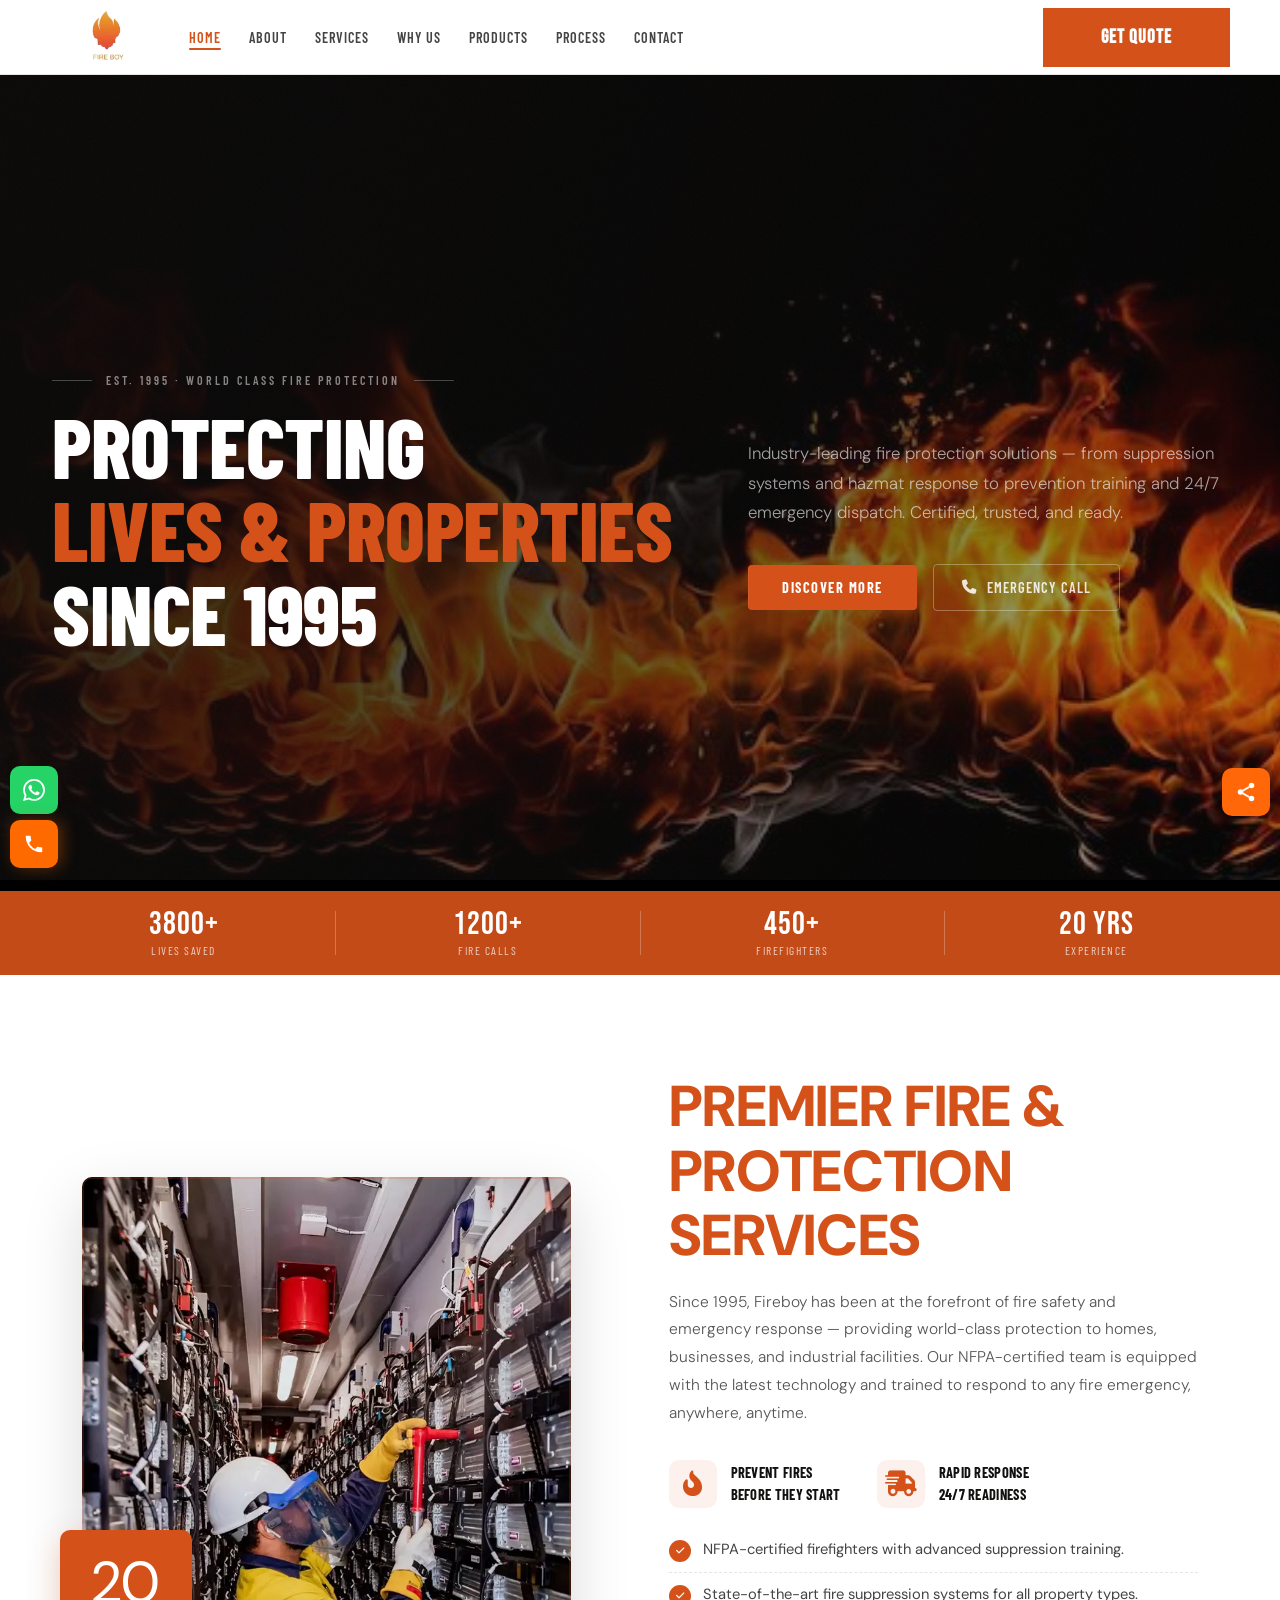
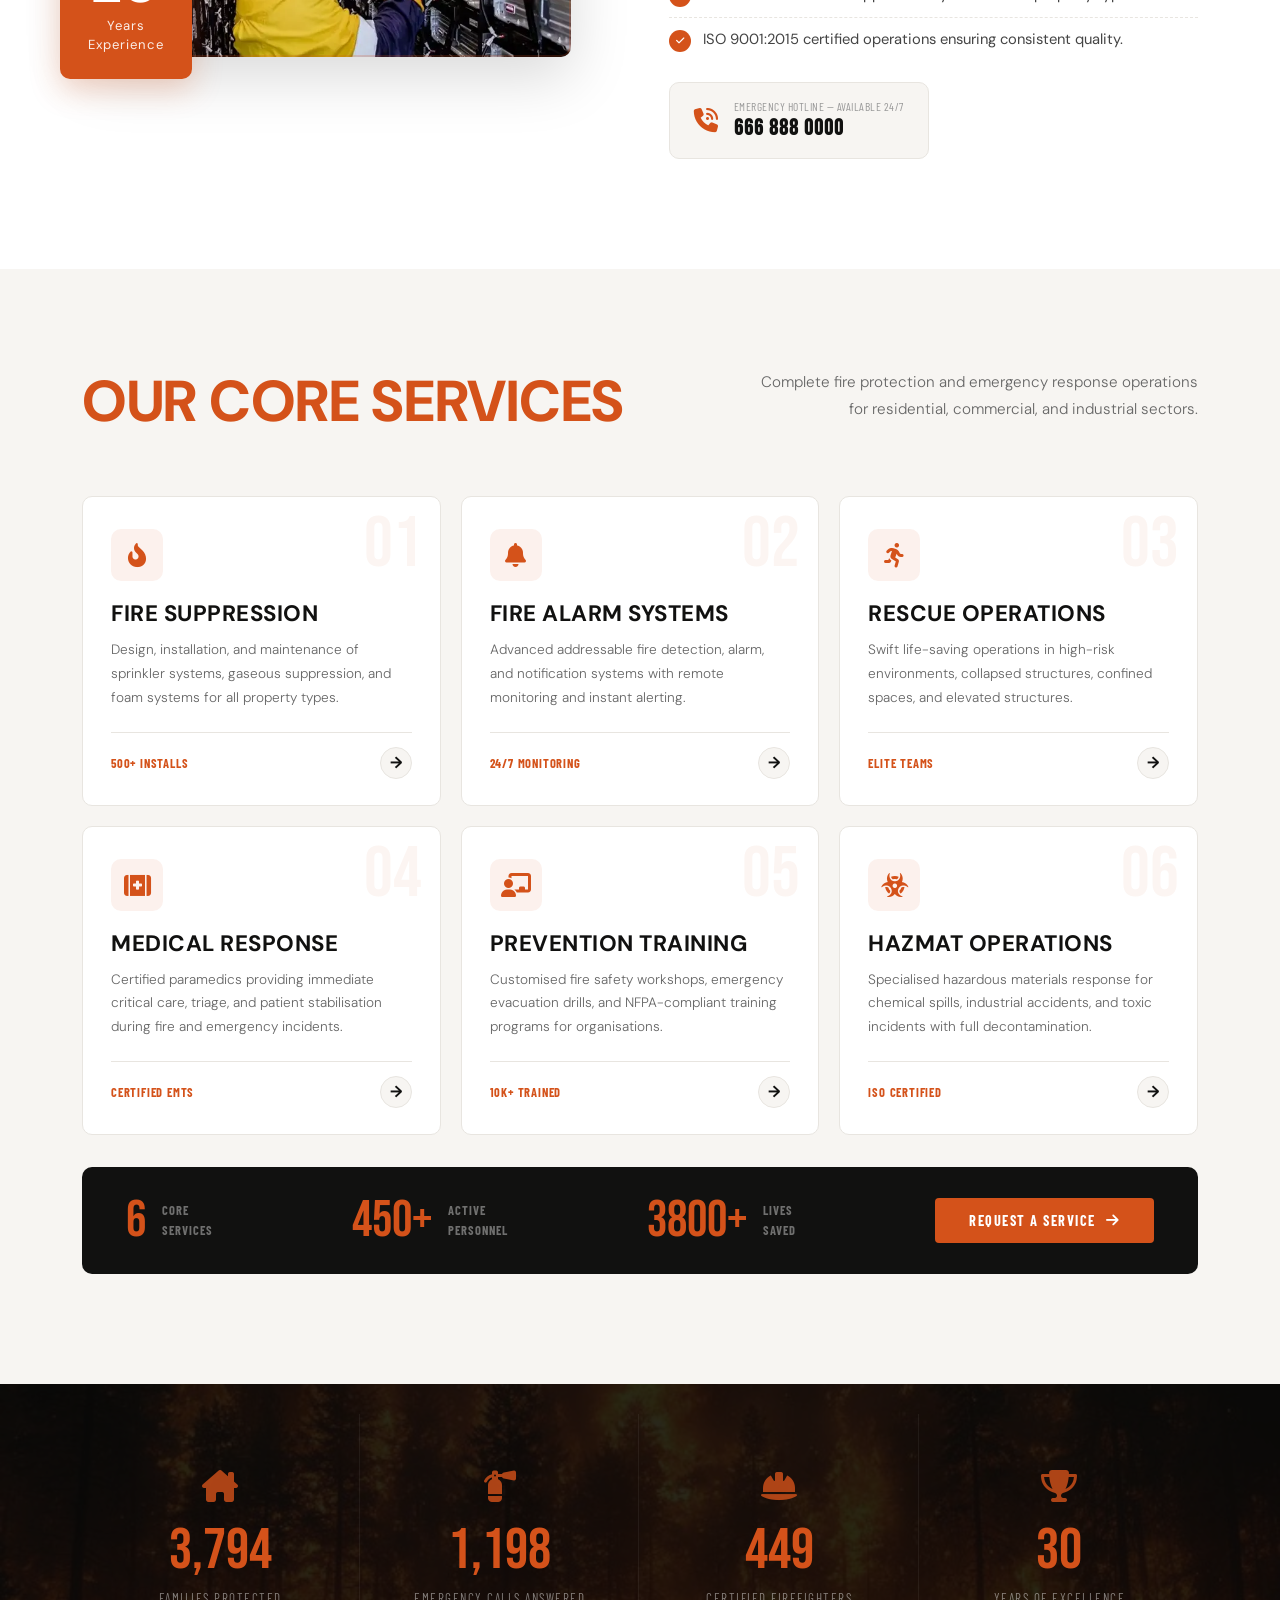
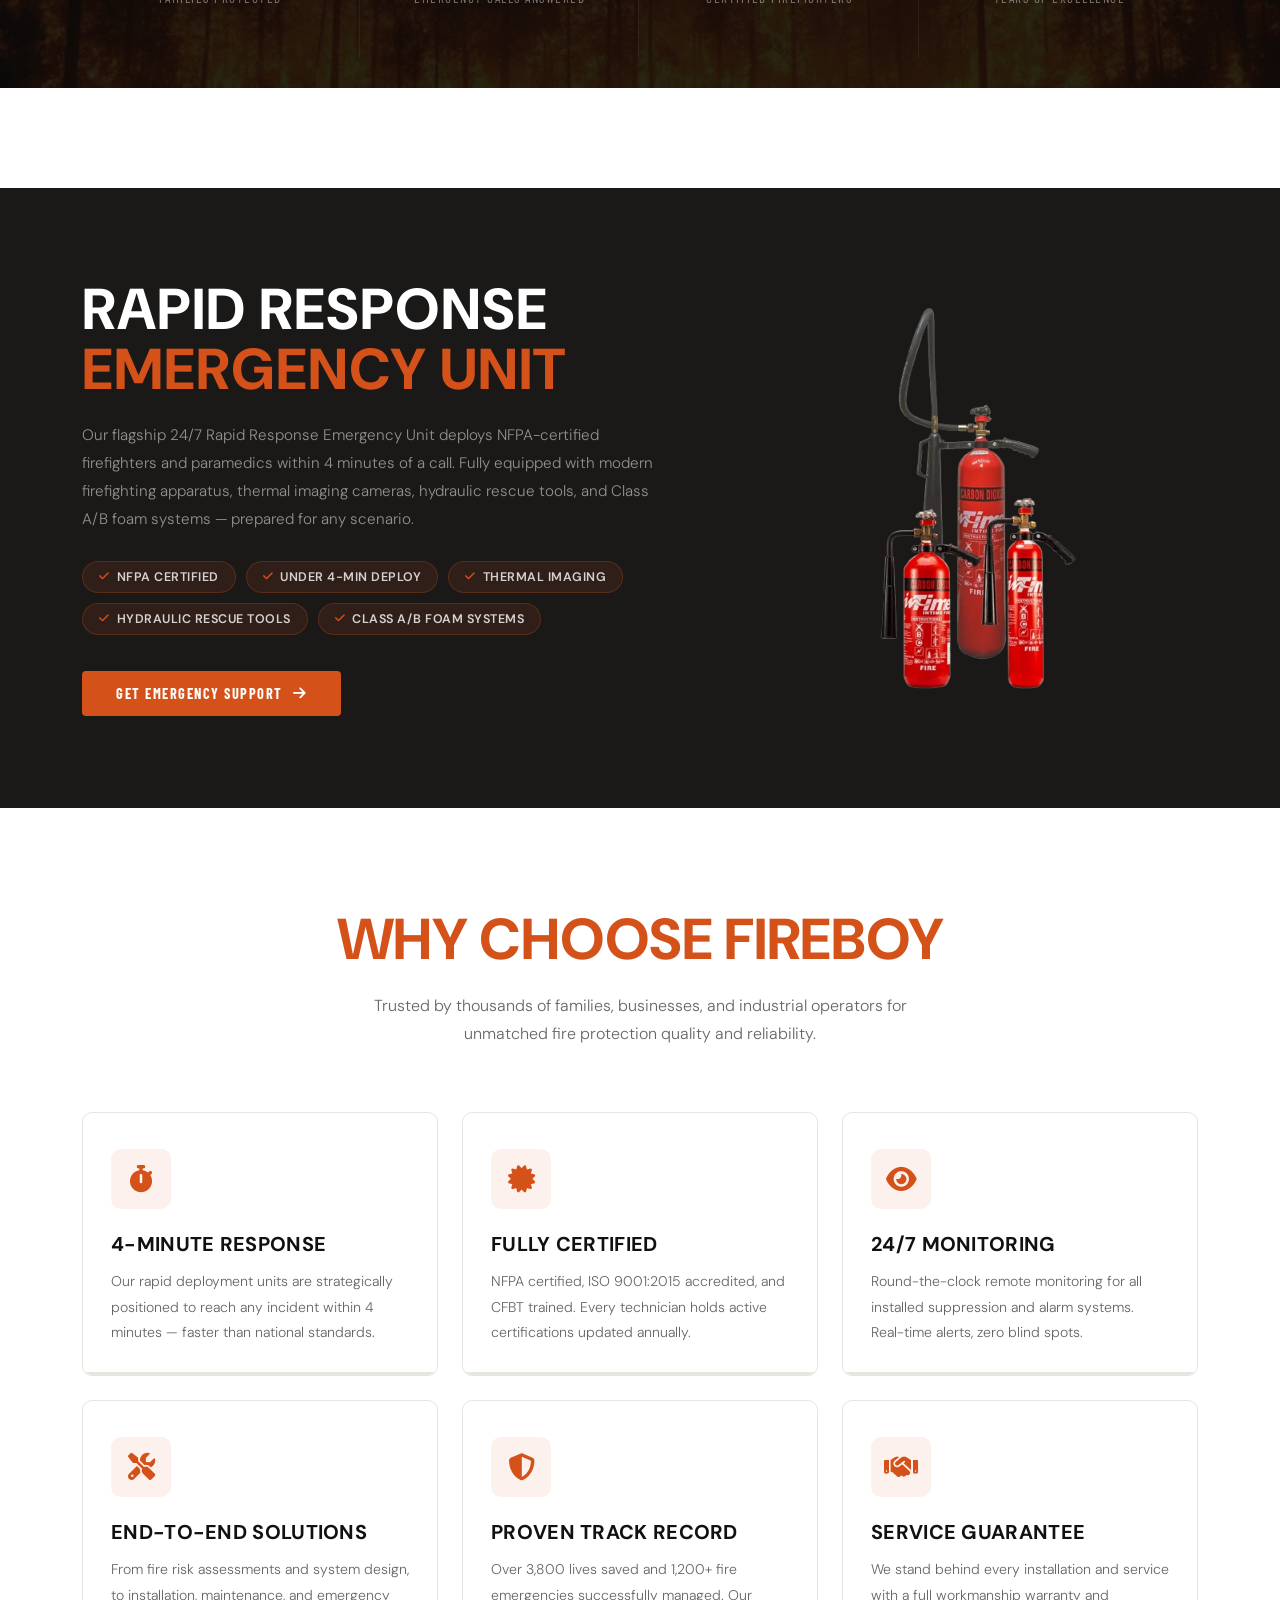
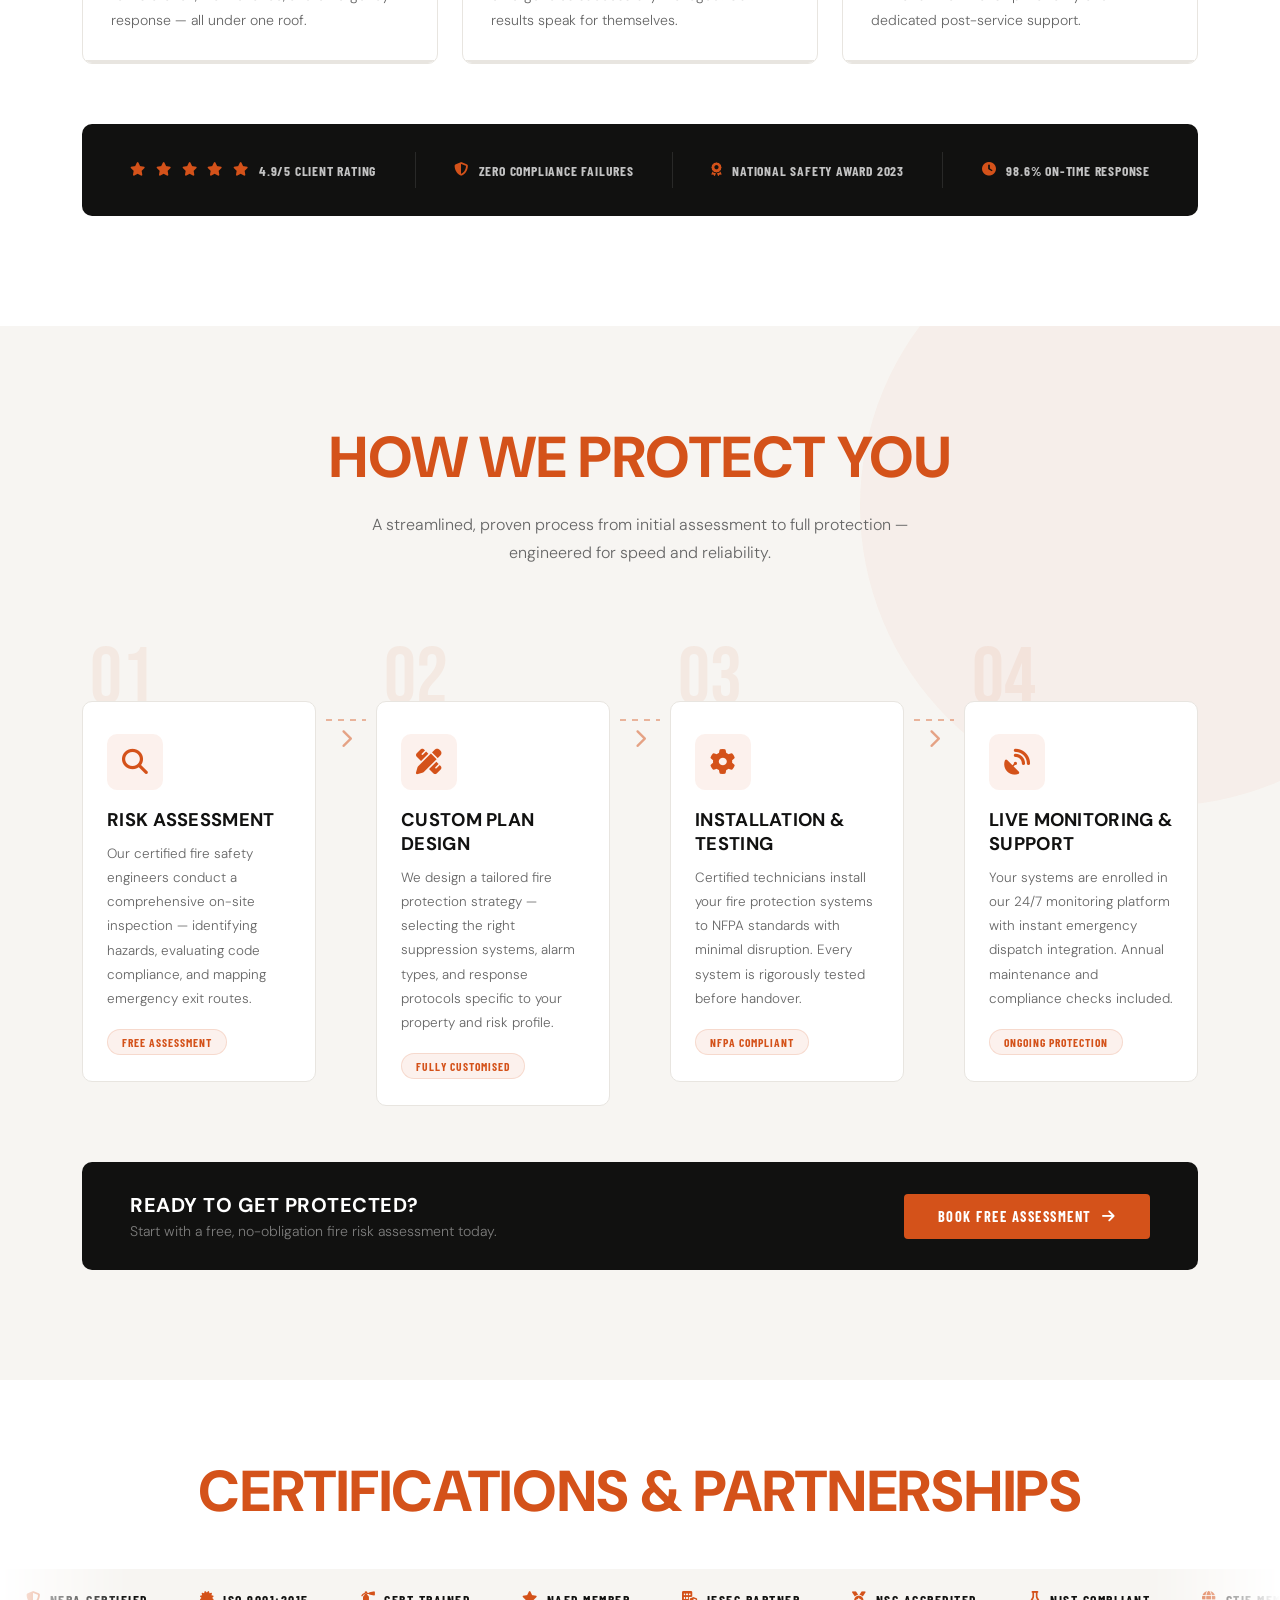
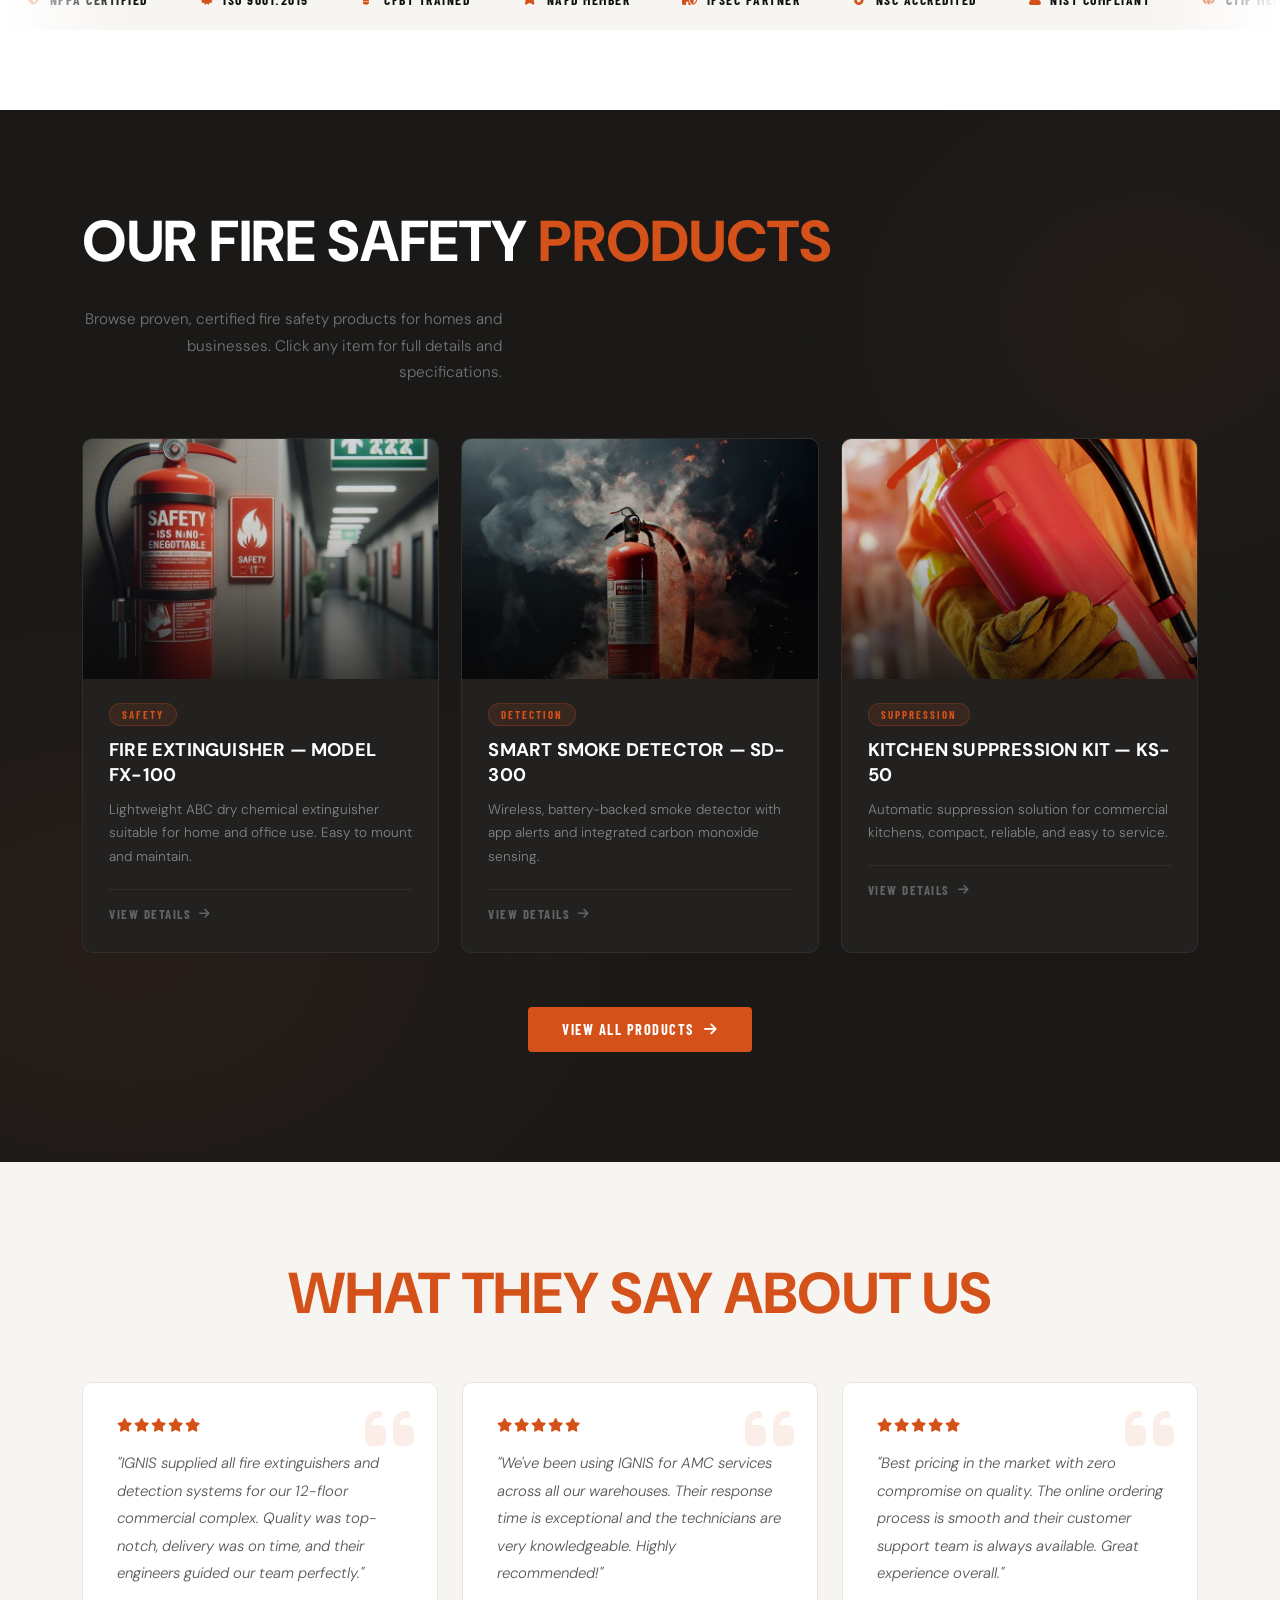
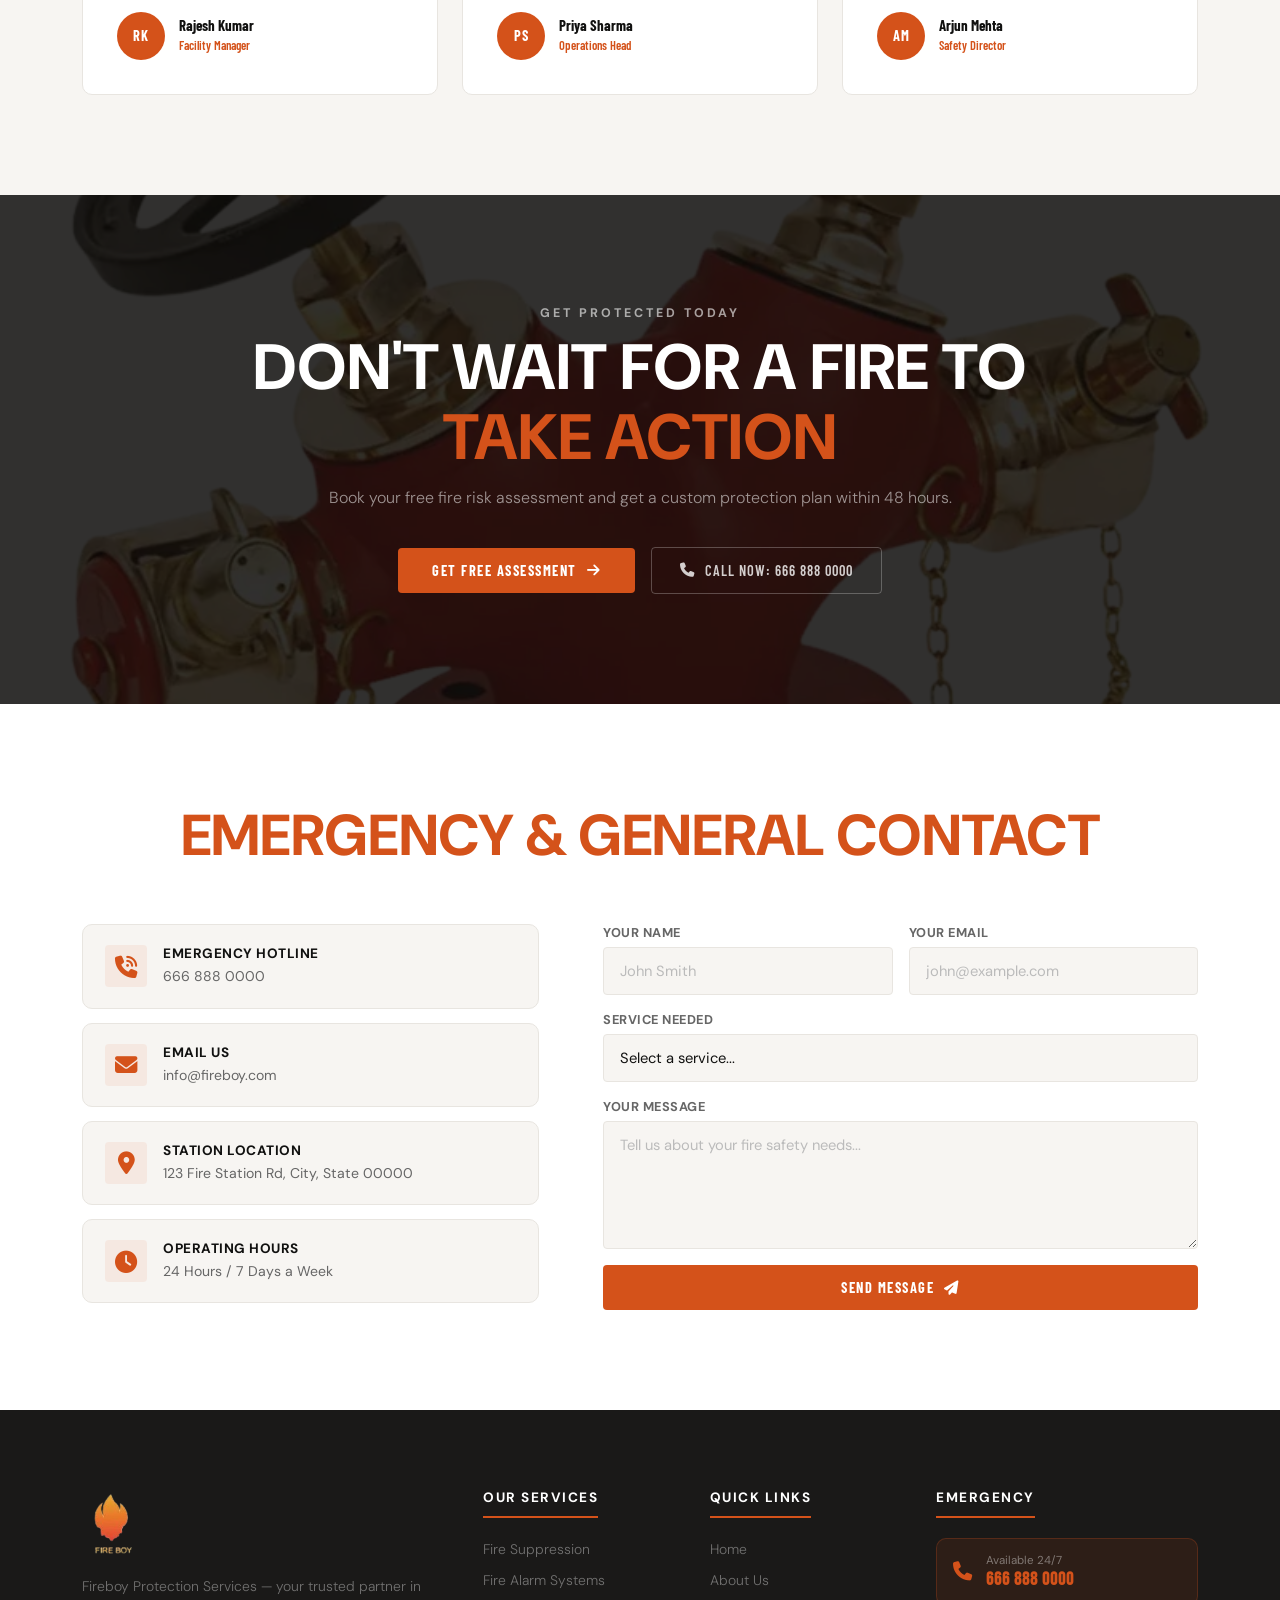
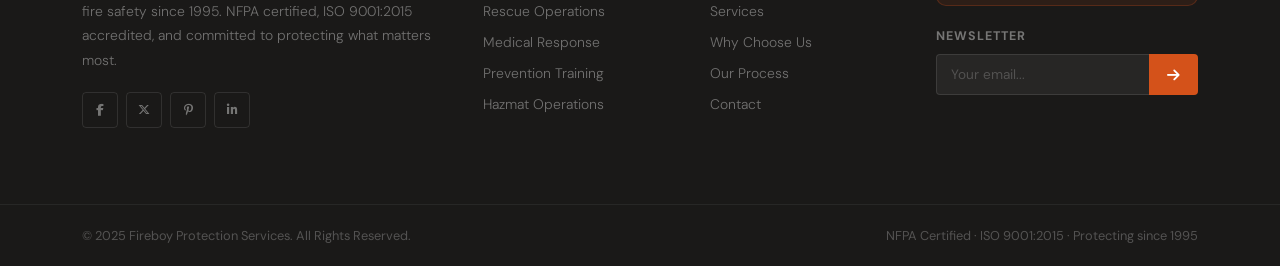
==== commit 9dce9a28: "update" ====
--- a/index.html
+++ b/index.html
@@ -26,10 +26,11 @@
           <li><a href="#about">About</a></li>
           <li><a href="#categories">Services</a></li>
           <li><a href="#why-us">Why Us</a></li>
+          <li><a href="#products">Products</a></li>
           <li><a href="#process">Process</a></li>
           <li><a href="#contact">Contact</a></li>
         </ul>
-        <a href="tel:9876543210" class="nav-cta">
+        <a href="tel:6668880000" class="nav-cta">
           <span class="cta-body">
             <strong>Get Quote</strong>
           </span>
@@ -44,7 +45,7 @@
   <!-- ======= HERO ======= -->
   <section id="home" class="hero">
     <div class="hero-bg">
-      <img src="./img/fire1.jpg" alt="Fire emergency response" />
+      <img src="./img/bg/bg-1.jpg" alt="Fire emergency response" />
       <div class="hero-overlay"></div>
       <div class="hero-grain"></div>
     </div>
@@ -78,7 +79,7 @@
       <div class="hstat-div"></div>
       <div class="hstat"><span class="hstat-n">450+</span><span class="hstat-l">Firefighters</span></div>
       <div class="hstat-div"></div>
-      <div class="hstat"><span class="hstat-n">30 Yrs</span><span class="hstat-l">Experience</span></div>
+      <div class="hstat"><span class="hstat-n">20 Yrs</span><span class="hstat-l">Experience</span></div>
     </div>
     <div class="hero-cut"></div>
   </section>
@@ -93,7 +94,7 @@
             <div class="img-border-accent"></div>
           </div>
           <div class="exp-badge">
-            <span class="exp-n">30</span>
+            <span class="exp-n">20</span>
             <span class="exp-t">Years<br>Experience</span>
           </div>
         </div>
@@ -500,11 +501,69 @@
     </div>
   </section>
 
+  <!-- ======= PRODUCTS ======= -->
+  <section class="home-products-section" id="products">
+    <div class="container">
+      <div class="home-products-header fade-up">
+        <div>
+          <h2 class="section-h2">OUR FIRE SAFETY <span class="cat-title-accent">PRODUCTS</span></h2>
+        </div>
+        <p class="section-sub sub-1">
+          Browse proven, certified fire safety products for homes and businesses. Click any item for full details and specifications.
+        </p>
+      </div>
+      <div class="project-grid">
+        <a class="project-card fade-up" style="--d:0ms" href="products.html">
+          <div class="project-img-wrap">
+            <img src="./img/fire4.jpg" alt="Fire Extinguisher" />
+            <div class="project-img-overlay"></div>
+            <div class="project-hover-icon"><i class="fa-solid fa-arrow-right"></i></div>
+          </div>
+          <div class="project-content">
+            <span class="project-tag">SAFETY</span>
+            <h3>Fire Extinguisher — Model FX-100</h3>
+            <p>Lightweight ABC dry chemical extinguisher suitable for home and office use. Easy to mount and maintain.</p>
+            <div class="project-cta">View Details <i class="fa-solid fa-arrow-right"></i></div>
+          </div>
+        </a>
+        <a class="project-card fade-up" style="--d:150ms" href="products.html">
+          <div class="project-img-wrap">
+            <img src="./img/fire2.jpg" alt="Smoke Detector" />
+            <div class="project-img-overlay"></div>
+            <div class="project-hover-icon"><i class="fa-solid fa-arrow-right"></i></div>
+          </div>
+          <div class="project-content">
+            <span class="project-tag">DETECTION</span>
+            <h3>Smart Smoke Detector — SD-300</h3>
+            <p>Wireless, battery-backed smoke detector with app alerts and integrated carbon monoxide sensing.</p>
+            <div class="project-cta">View Details <i class="fa-solid fa-arrow-right"></i></div>
+          </div>
+        </a>
+        <a class="project-card fade-up" style="--d:300ms" href="products.html">
+          <div class="project-img-wrap">
+            <img src="./img/fire3.jpg" alt="Suppression" />
+            <div class="project-img-overlay"></div>
+            <div class="project-hover-icon"><i class="fa-solid fa-arrow-right"></i></div>
+          </div>
+          <div class="project-content">
+            <span class="project-tag">SUPPRESSION</span>
+            <h3>Kitchen Suppression Kit — KS-50</h3>
+            <p>Automatic suppression solution for commercial kitchens, compact, reliable, and easy to service.</p>
+            <div class="project-cta">View Details <i class="fa-solid fa-arrow-right"></i></div>
+          </div>
+        </a>
+      </div>
+      <div class="products-footer fade-up">
+        <a href="products.html" class="btn-fire">View All Products <i class="fa-solid fa-arrow-right"></i></a>
+      </div>
+    </div>
+  </section>
+
   <!-- ======= TESTIMONIALS ======= -->
   <section class="testi">
     <div class="container">
       <div class="sec-head fade-up">
-        <h2 class="section-h2 center">Trusted by Thousands</h2>
+        <h2 class="section-h2 center">WHAT THEY SAY ABOUT US</h2>
       </div>
       <div class="testi-grid">
         <div class="tcard fade-up" style="--d:0ms">
@@ -512,12 +571,13 @@
           <div class="stars">
             <i class="fa-solid fa-star"></i><i class="fa-solid fa-star"></i><i class="fa-solid fa-star"></i><i class="fa-solid fa-star"></i><i class="fa-solid fa-star"></i>
           </div>
-          <p>"The Fireboy team arrived within minutes and saved our entire family. Their professionalism under pressure was extraordinary. Forever grateful."</p>
+          <p>"IGNIS supplied all fire extinguishers and detection systems for our 12-floor commercial
+          complex. Quality was top-notch, delivery was on time, and their engineers guided our team perfectly."</p>
           <div class="tcard-author">
-            <div class="tcard-avatar">RJ</div>
+            <div class="tcard-avatar">RK</div>
             <div>
-              <strong>Robert Johnson</strong>
-              <small>Homeowner, Texas</small>
+              <strong>Rajesh Kumar</strong>
+              <small>Facility Manager</small>
             </div>
           </div>
         </div>
@@ -526,12 +586,13 @@
           <div class="stars">
             <i class="fa-solid fa-star"></i><i class="fa-solid fa-star"></i><i class="fa-solid fa-star"></i><i class="fa-solid fa-star"></i><i class="fa-solid fa-star"></i>
           </div>
-          <p>"Incredible response time. Their fire suppression team prevented a total loss at our manufacturing facility. Real heroes in every sense of the word."</p>
+          <p>"We've been using IGNIS for AMC services across all our warehouses. Their response time is
+          exceptional and the technicians are very knowledgeable. Highly recommended!"</p>
           <div class="tcard-author">
-            <div class="tcard-avatar">SM</div>
+            <div class="tcard-avatar">PS</div>
             <div>
-              <strong>Sarah Mitchell</strong>
-              <small>Plant Manager, Ohio</small>
+              <strong>Priya Sharma</strong>
+              <small>Operations Head</small>
             </div>
           </div>
         </div>
@@ -540,12 +601,13 @@
           <div class="stars">
             <i class="fa-solid fa-star"></i><i class="fa-solid fa-star"></i><i class="fa-solid fa-star"></i><i class="fa-solid fa-star"></i><i class="fa-solid fa-star"></i>
           </div>
-          <p>"Their prevention training programme is the best investment we made. Our entire workforce is now certified in fire safety. The trainers were brilliant."</p>
+          <p>"Best pricing in the market with zero compromise on quality. The online ordering process
+          is smooth and their customer support team is always available. Great experience overall."</p>
           <div class="tcard-author">
-            <div class="tcard-avatar">DK</div>
+            <div class="tcard-avatar">AM</div>
             <div>
-              <strong>David Kim</strong>
-              <small>Safety Director, California</small>
+              <strong>Arjun Mehta</strong>
+              <small>Safety Director</small>
             </div>
           </div>
         </div>
@@ -703,7 +765,7 @@
   <a href="#home" class="scroll-top" id="scrollTop" aria-label="Back to top"><i class="fa-solid fa-arrow-up"></i></a>
 
   <script src="script.js"></script>
-  <script src="./quote.js"> </script>
+  <script src="./quote.js"></script>
 </body>
 
 </html>
--- a/index.css
+++ b/index.css
@@ -119,7 +119,7 @@
 }
 
 .nav-links a {
-  font-family: var(--font-body);
+  font-family: var(--font-head);
   font-size: 0.88rem;
   font-weight: 600;
   letter-spacing: 1px;
@@ -162,8 +162,7 @@
   gap: 14px;
   background: var(--orange);
   color: #fff;
-  padding: 10px ;
-  border-radius: 10px;
+  padding: 18px 26px;
   flex-shrink: 0;
   transition: background 0.25s var(--ease-smooth);
   margin-right: -32px;
@@ -216,7 +215,7 @@
 .hero {
   position: relative;
   height: 100vh;
-  min-height: 590px;
+  min-height: 640px;
   overflow: hidden;
   display: flex;
   flex-direction: column;
@@ -381,7 +380,7 @@
   bottom: 75px;
   left: 0;
   right: 0;
-  height: 10px;
+  height: 20px;
   background: #000000;
   z-index: 5;
 }
@@ -2358,7 +2357,279 @@
   }
 }
 
-@media(max-width: 480px) {
+/* ===================================================
+   PRODUCTS SECTION
+   =================================================== */
+
+.home-products-section {
+  padding: 100px 0 110px;
+  background: var(--dark2);
+  position: relative;
+  overflow: hidden;
+}
+
+/* Subtle fire-ember bg texture */
+.home-products-section::before {
+  content: '';
+  position: absolute;
+  inset: 0;
+  background:
+    radial-gradient(ellipse 60% 50% at 10% 80%, rgba(212, 82, 26, 0.07) 0%, transparent 70%),
+    radial-gradient(ellipse 40% 40% at 90% 20%, rgba(212, 82, 26, 0.05) 0%, transparent 70%);
+  pointer-events: none;
+}
+
+.home-products-header {
+  display: flex;
+  align-items: flex-end;
+  justify-content: space-between;
+  gap: 32px;
+  margin-bottom: 52px;
+  flex-wrap: wrap;
+}
+
+.home-products-header .section-h2 {
+  color: #fff;
+  margin-bottom: 0;
+}
+
+.section-sub.sub-1 {
+  font-size: 0.95rem;
+  color: rgba(255, 255, 255, 0.4);
+  line-height: 1.75;
+  max-width: 420px;
+  font-weight: 300;
+  text-align: right;
+  margin-bottom: 0;
+}
+
+/* Grid */
+.project-grid {
+  display: grid;
+  grid-template-columns: repeat(3, 1fr);
+  gap: 22px;
+  margin-bottom: 44px;
+}
+
+/* Card */
+.project-card {
+  display: block;
+  background: var(--dark3);
+  border: 1px solid rgba(255, 255, 255, 0.06);
+  border-radius: var(--radius-lg);
+  overflow: hidden;
+  text-decoration: none;
+  color: inherit;
+  position: relative;
+  transition:
+    transform 0.45s var(--ease-spring),
+    box-shadow 0.45s var(--ease-smooth),
+    border-color 0.35s;
+}
+
+.project-card:hover {
+  transform: translateY(-10px);
+  box-shadow: 0 32px 64px rgba(0, 0, 0, 0.45), 0 0 0 1px rgba(212, 82, 26, 0.35);
+  border-color: rgba(212, 82, 26, 0.4);
+}
+
+/* Image wrap */
+.project-img-wrap {
+  position: relative;
+  height: 240px;
+  overflow: hidden;
+}
+
+.project-img-wrap img {
+  width: 100%;
+  height: 100%;
+  object-fit: cover;
+  object-position: center;
+  transition: transform 0.65s var(--ease-smooth), filter 0.4s;
+  filter: brightness(0.85);
+}
+
+.project-card:hover .project-img-wrap img {
+  transform: scale(1.07);
+  filter: brightness(0.7);
+}
+
+.project-img-overlay {
+  position: absolute;
+  inset: 0;
+  background: linear-gradient(
+    to bottom,
+    transparent 40%,
+    rgba(10, 9, 8, 0.7) 100%
+  );
+  transition: background 0.4s;
+}
+
+.project-card:hover .project-img-overlay {
+  background: linear-gradient(
+    to bottom,
+    rgba(212, 82, 26, 0.12) 0%,
+    rgba(10, 9, 8, 0.85) 100%
+  );
+}
+
+/* Hover arrow icon on image */
+.project-hover-icon {
+  position: absolute;
+  top: 16px;
+  right: 16px;
+  width: 40px;
+  height: 40px;
+  background: var(--orange);
+  color: #fff;
+  border-radius: 50%;
+  display: flex;
+  align-items: center;
+  justify-content: center;
+  font-size: 0.9rem;
+  opacity: 0;
+  transform: scale(0.6) rotate(-45deg);
+  transition: opacity 0.3s var(--ease-smooth), transform 0.4s var(--ease-spring);
+}
+
+.project-card:hover .project-hover-icon {
+  opacity: 1;
+  transform: scale(1) rotate(0deg);
+}
+
+/* Content */
+.project-content {
+  padding: 24px 26px 28px;
+  position: relative;
+}
+
+/* Orange line top of content on hover */
+.project-content::before {
+  content: '';
+  position: absolute;
+  top: 0; left: 26px; right: 26px;
+  height: 2px;
+  background: var(--orange);
+  transform: scaleX(0);
+  transform-origin: left;
+  transition: transform 0.45s var(--ease-out);
+  border-radius: 2px;
+}
+
+.project-card:hover .project-content::before {
+  transform: scaleX(1);
+}
+
+/* Tag pill */
+.project-tag {
+  display: inline-block;
+  font-family: var(--font-head);
+  font-size: 0.68rem;
+  font-weight: 700;
+  letter-spacing: 2px;
+  text-transform: uppercase;
+  color: var(--orange);
+  background: rgba(212, 82, 26, 0.12);
+  border: 1px solid rgba(212, 82, 26, 0.25);
+  padding: 4px 12px;
+  border-radius: 100px;
+  margin-bottom: 12px;
+  transition: background 0.3s, border-color 0.3s;
+}
+
+.project-card:hover .project-tag {
+  background: rgba(212, 82, 26, 0.2);
+  border-color: rgba(212, 82, 26, 0.5);
+}
+
+.project-content h3 {
+  font-family: var(--font-body);
+  font-size: 1.15rem;
+  font-weight: 700;
+  color: #fff;
+  line-height: 1.35;
+  margin-bottom: 10px;
+  text-transform: uppercase;
+  letter-spacing: 0.2px;
+  transition: color 0.25s;
+}
+
+.project-card:hover .project-content h3 {
+  color: var(--orange);
+}
+
+.project-content p {
+  font-size: 0.85rem;
+  color: rgba(255, 255, 255, 0.45);
+  line-height: 1.75;
+  font-weight: 300;
+  margin-bottom: 20px;
+}
+
+/* Bottom CTA link */
+.project-cta {
+  display: inline-flex;
+  align-items: center;
+  gap: 8px;
+  font-family: var(--font-head);
+  font-size: 0.8rem;
+  font-weight: 700;
+  letter-spacing: 1.5px;
+  text-transform: uppercase;
+  color: rgba(255, 255, 255, 0.3);
+  border-top: 1px solid rgba(255, 255, 255, 0.06);
+  padding-top: 16px;
+  width: 100%;
+  transition: color 0.3s;
+}
+
+.project-cta i {
+  transition: transform 0.35s var(--ease-spring), color 0.3s;
+  font-size: 0.75rem;
+}
+
+.project-card:hover .project-cta {
+  color: var(--orange);
+  border-top-color: rgba(212, 82, 26, 0.2);
+}
+
+.project-card:hover .project-cta i {
+  transform: translateX(5px);
+  color: var(--orange);
+}
+
+/* Products footer */
+.products-footer {
+  display: flex;
+  justify-content: center;
+  padding-top: 10px;
+}
+
+@media(max-width: 1024px) {
+  .project-grid {
+    grid-template-columns: repeat(2, 1fr);
+  }
+}
+
+@media(max-width: 768px) {
+  .home-products-header {
+    flex-direction: column;
+    align-items: flex-start;
+    gap: 16px;
+  }
+  .section-sub.sub-1 {
+    text-align: left;
+    max-width: 100%;
+  }
+  .project-grid {
+    grid-template-columns: 1fr;
+  }
+  .project-img-wrap {
+    height: 220px;
+  }
+
+
+
   .stats-grid {
     grid-template-columns: 1fr 1fr;
   }
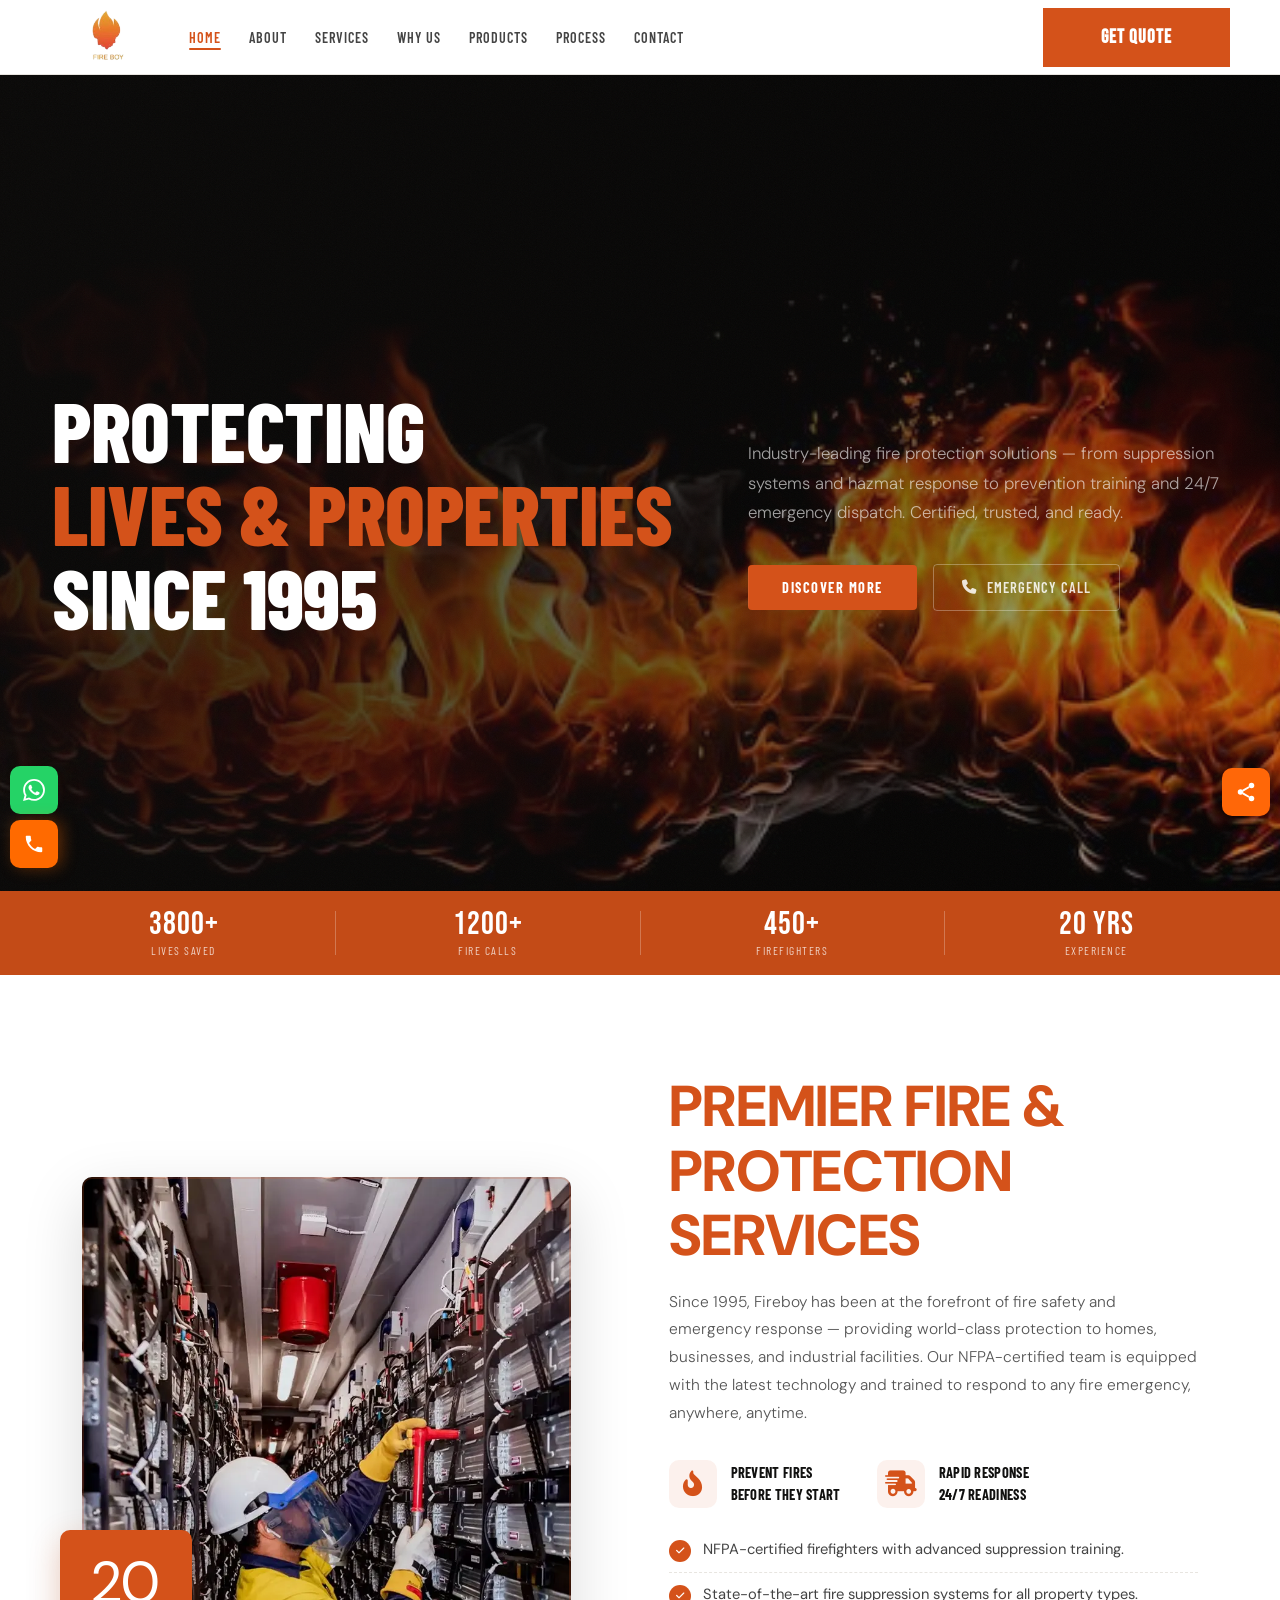
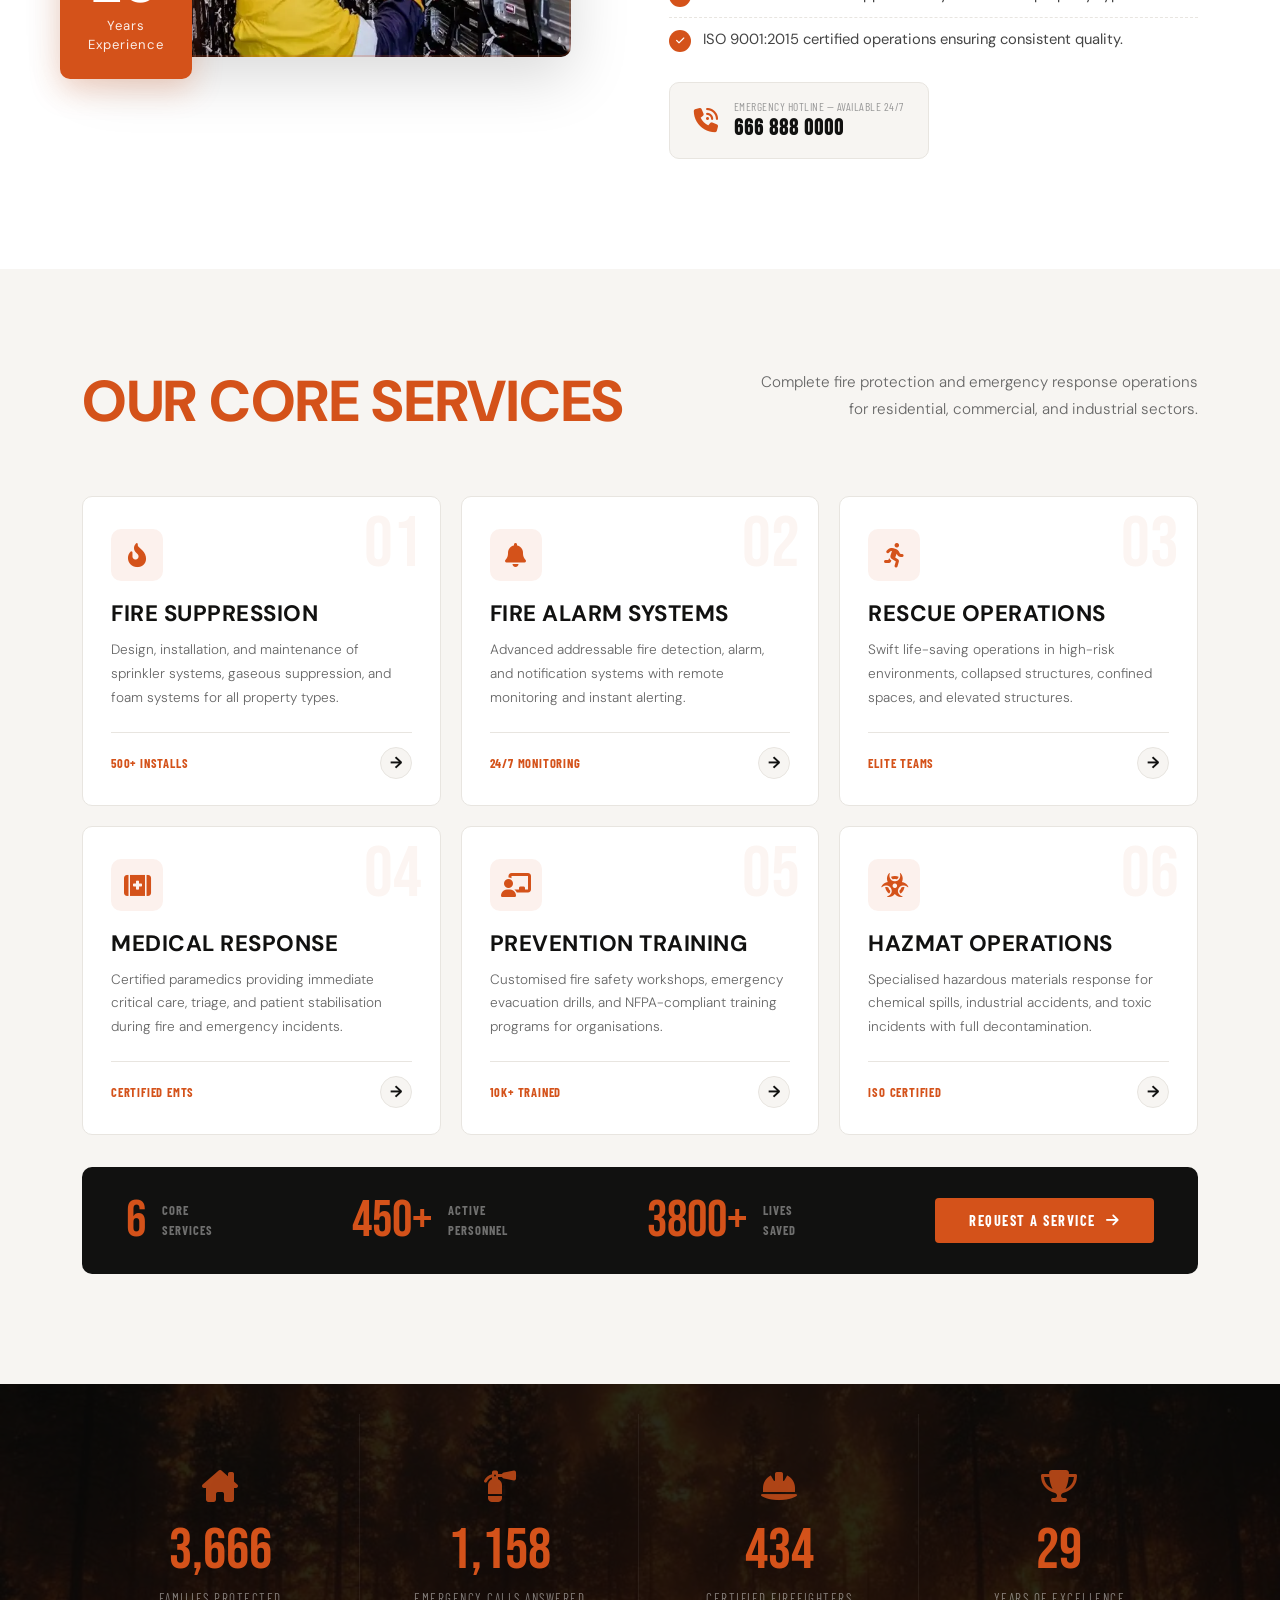
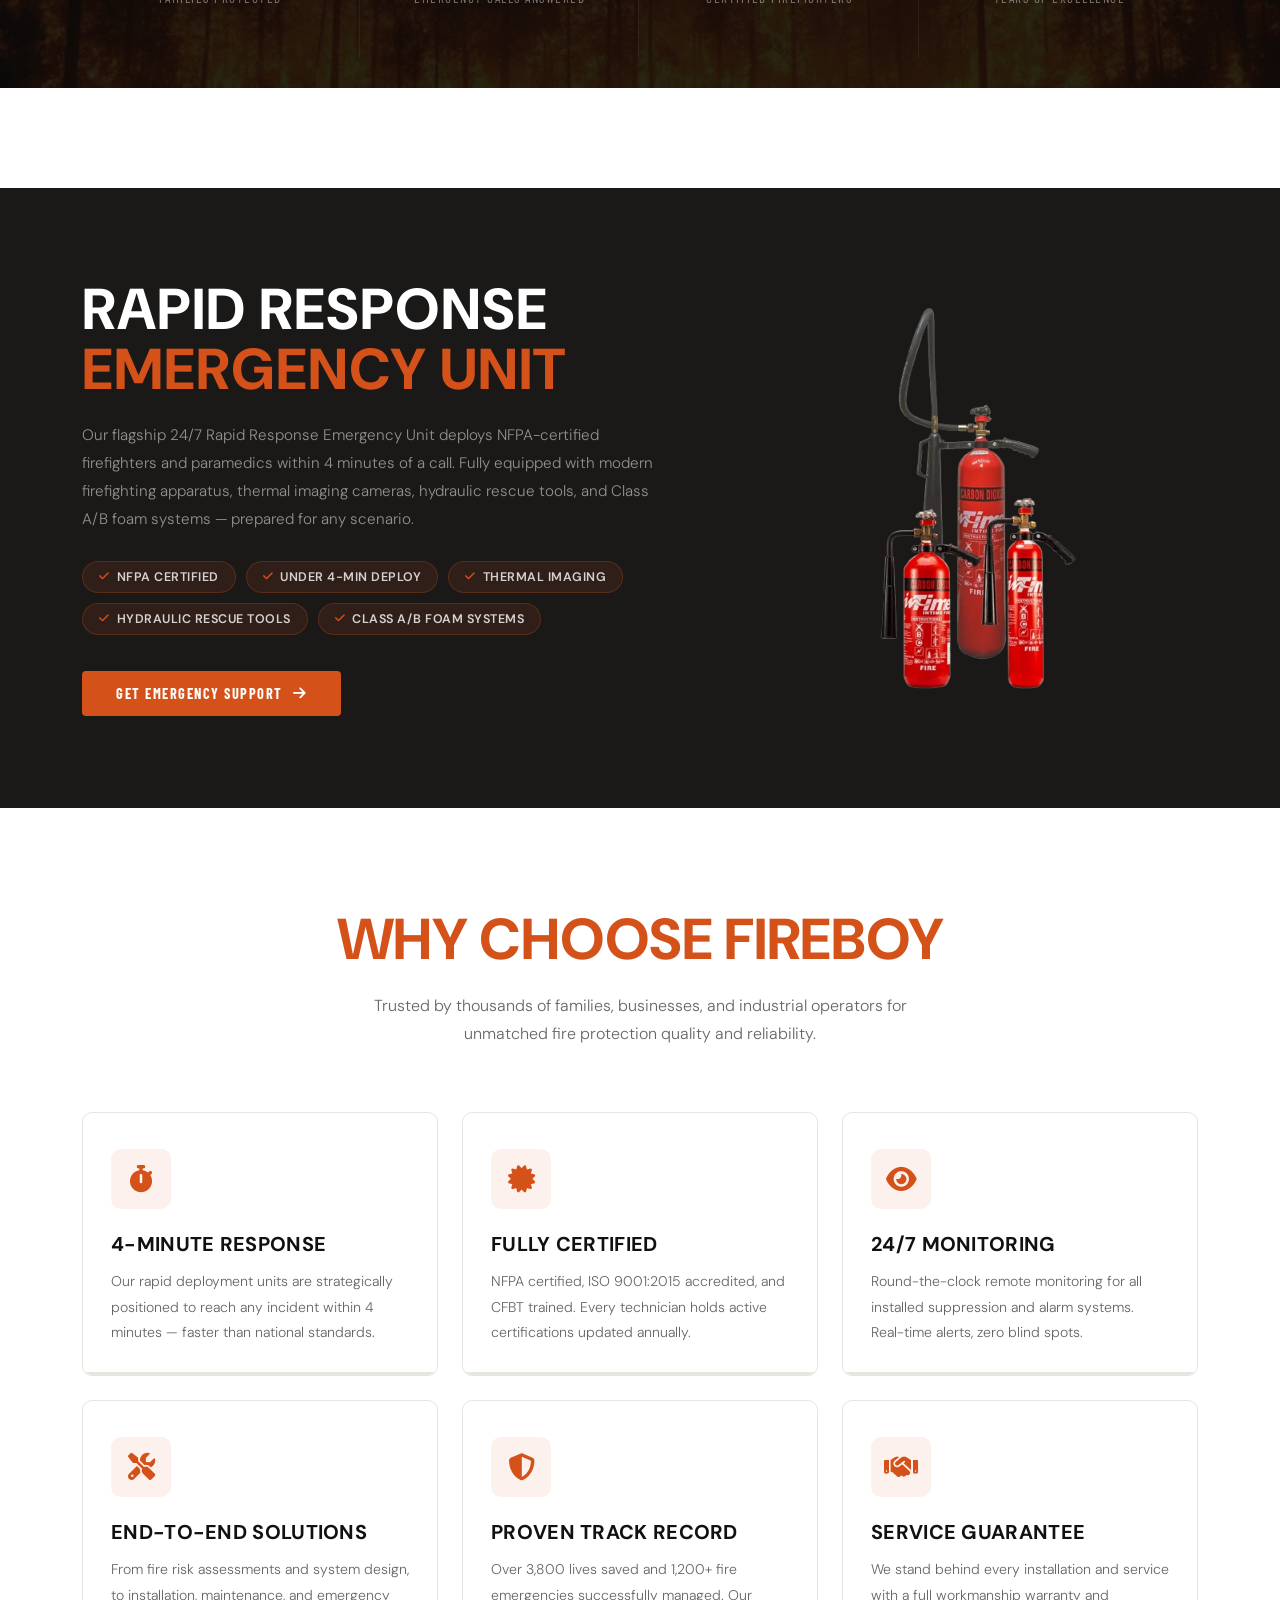
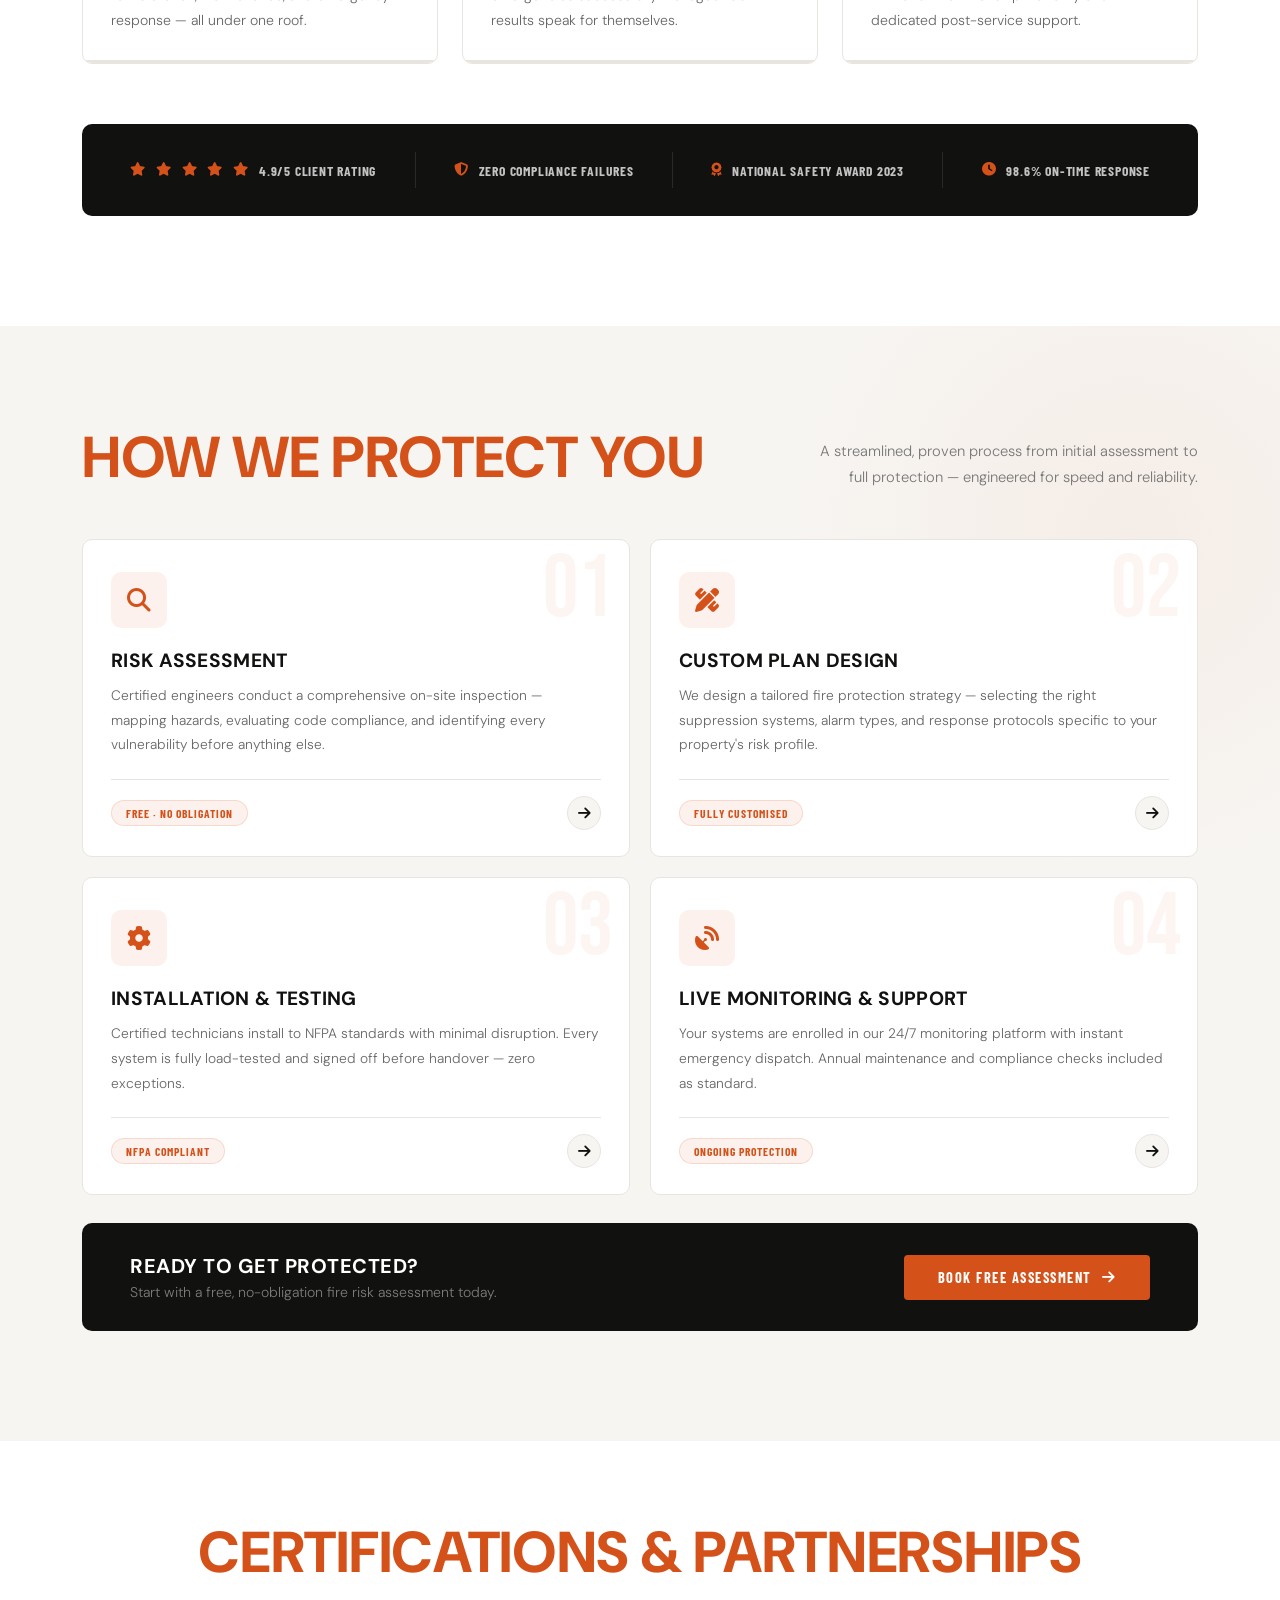
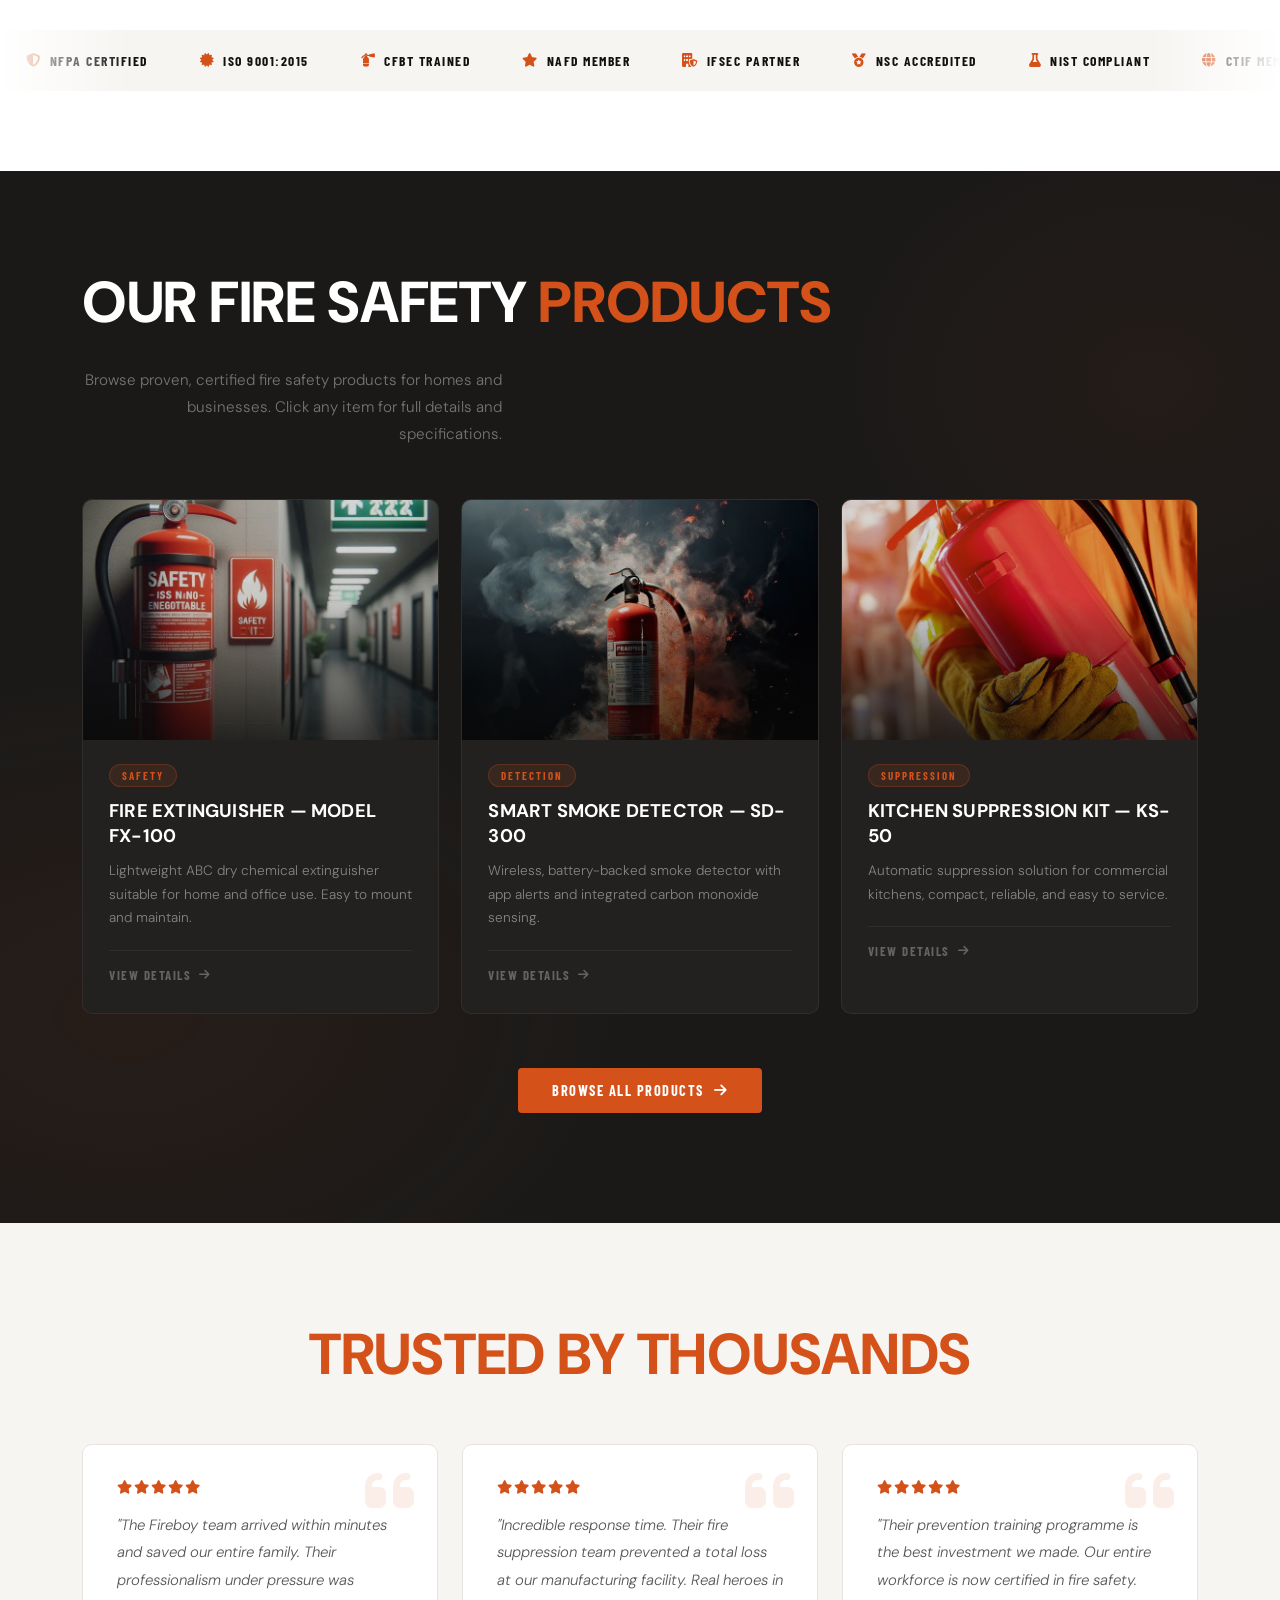
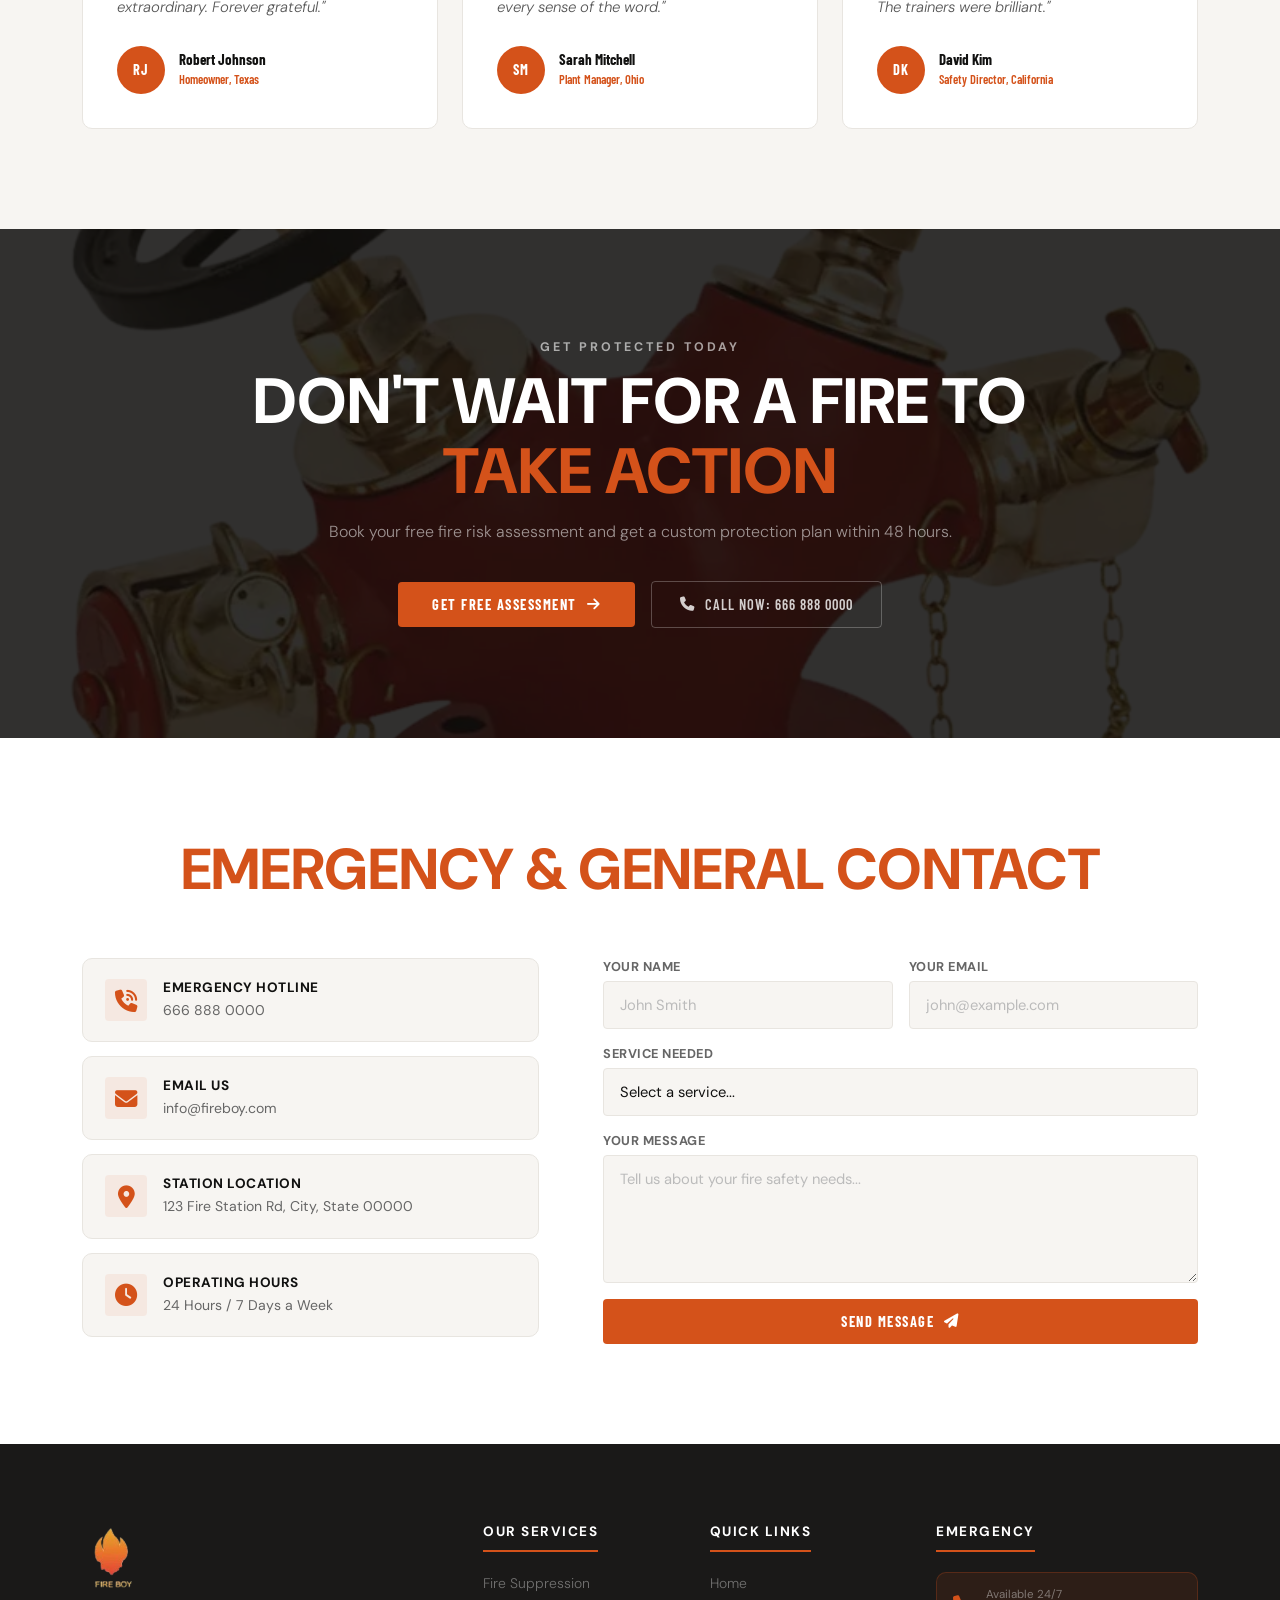
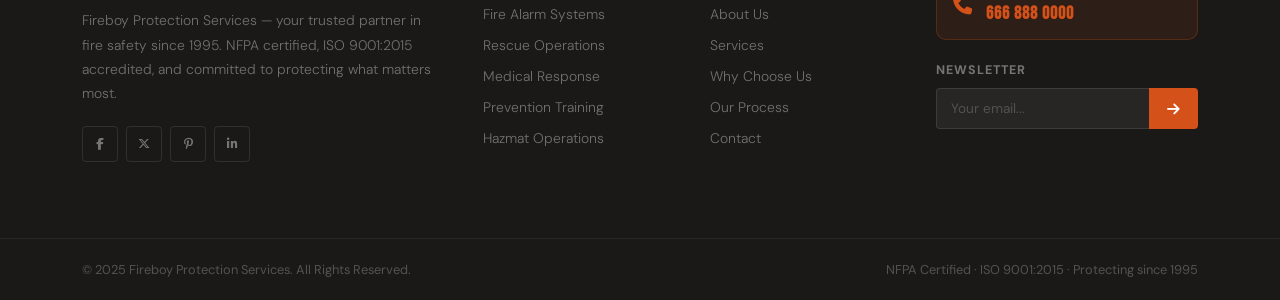
==== commit 96f45172: "update" ====
--- a/index.html
+++ b/index.html
@@ -52,11 +52,7 @@
 
     <div class="hero-body">
       <div>
-        <div class="hero-eyebrow">
-          <span class="eyebrow-line"></span>
-          <span>EST. 1995 &middot; WORLD CLASS FIRE PROTECTION</span>
-          <span class="eyebrow-line"></span>
-        </div>
+      
         <h1 class="hero-h1">
           <span class="line line-1">Protecting</span>
           <span class="line line-2">Lives &amp; Properties</span>
@@ -386,78 +382,75 @@
     </div>
   </section>
 
-  <!-- ======= NEW SECTION 2 — HOW IT WORKS / PROCESS ======= -->
+  <!-- ======= PROCESS ======= -->
   <section id="process" class="process">
     <div class="process-bg-shape"></div>
     <div class="container">
-      <div class="process-head fade-up">
-        <h2 class="section-h2 center">How We <span class="cat-title-accent">Protect You</span></h2>
-        <p class="why-sub">A streamlined, proven process from initial assessment to full protection — engineered for speed and reliability.</p>
-      </div>
-
-      <div class="process-track">
-
-        <div class="process-step fade-up" style="--d:0ms">
-          <div class="step-number">01</div>
-          <div class="step-card">
-            <div class="step-icon-box">
-              <i class="fa-solid fa-magnifying-glass"></i>
-            </div>
+
+      <div class="process-top fade-up">
+        <div class="process-top-left">
+          
+          <h2 class="section-h2">How We <span class="cat-title-accent">Protect You</span></h2>
+        </div>
+        <p class="process-top-sub">A streamlined, proven process from initial assessment to full protection — engineered for speed and reliability.</p>
+      </div>
+
+      <div class="process-2x2 fade-up">
+
+        <div class="p2-card" style="--d:0ms">
+          <div class="p2-num">01</div>
+          <div class="p2-icon"><i class="fa-solid fa-magnifying-glass"></i></div>
+          <div class="p2-body">
             <h3>Risk Assessment</h3>
-            <p>Our certified fire safety engineers conduct a comprehensive on-site inspection — identifying hazards, evaluating code compliance, and mapping emergency exit routes.</p>
-            <div class="step-tag">Free Assessment</div>
-          </div>
-        </div>
-
-        <div class="process-connector fade-up" style="--d:100ms">
-          <div class="connector-line"></div>
-          <div class="connector-arrow"><i class="fa-solid fa-chevron-right"></i></div>
-        </div>
-
-        <div class="process-step fade-up" style="--d:200ms">
-          <div class="step-number">02</div>
-          <div class="step-card">
-            <div class="step-icon-box">
-              <i class="fa-solid fa-pen-ruler"></i>
-            </div>
+            <p>Certified engineers conduct a comprehensive on-site inspection — mapping hazards, evaluating code compliance, and identifying every vulnerability before anything else.</p>
+          </div>
+          <div class="p2-footer">
+            <div class="p2-tag">Free · No Obligation</div>
+            <a href="#contact" class="p2-arrow"><i class="fa-solid fa-arrow-right"></i></a>
+          </div>
+          <div class="p2-glow"></div>
+        </div>
+
+        <div class="p2-card" style="--d:120ms">
+          <div class="p2-num">02</div>
+          <div class="p2-icon"><i class="fa-solid fa-pen-ruler"></i></div>
+          <div class="p2-body">
             <h3>Custom Plan Design</h3>
-            <p>We design a tailored fire protection strategy — selecting the right suppression systems, alarm types, and response protocols specific to your property and risk profile.</p>
-            <div class="step-tag">Fully Customised</div>
-          </div>
-        </div>
-
-        <div class="process-connector fade-up" style="--d:300ms">
-          <div class="connector-line"></div>
-          <div class="connector-arrow"><i class="fa-solid fa-chevron-right"></i></div>
-        </div>
-
-        <div class="process-step fade-up" style="--d:400ms">
-          <div class="step-number">03</div>
-          <div class="step-card">
-            <div class="step-icon-box">
-              <i class="fa-solid fa-gear"></i>
-            </div>
+            <p>We design a tailored fire protection strategy — selecting the right suppression systems, alarm types, and response protocols specific to your property's risk profile.</p>
+          </div>
+          <div class="p2-footer">
+            <div class="p2-tag">Fully Customised</div>
+            <a href="#contact" class="p2-arrow"><i class="fa-solid fa-arrow-right"></i></a>
+          </div>
+          <div class="p2-glow"></div>
+        </div>
+
+        <div class="p2-card" style="--d:240ms">
+          <div class="p2-num">03</div>
+          <div class="p2-icon"><i class="fa-solid fa-gear"></i></div>
+          <div class="p2-body">
             <h3>Installation &amp; Testing</h3>
-            <p>Certified technicians install your fire protection systems to NFPA standards with minimal disruption. Every system is rigorously tested before handover.</p>
-            <div class="step-tag">NFPA Compliant</div>
-          </div>
-        </div>
-
-        <div class="process-connector fade-up" style="--d:500ms">
-          <div class="connector-line"></div>
-          <div class="connector-arrow"><i class="fa-solid fa-chevron-right"></i></div>
-        </div>
-
-        <div class="process-step fade-up" style="--d:600ms">
-          <div class="step-number">04</div>
-          <div class="step-card">
-            <div class="step-icon-box">
-              <i class="fa-solid fa-satellite-dish"></i>
-            </div>
+            <p>Certified technicians install to NFPA standards with minimal disruption. Every system is fully load-tested and signed off before handover — zero exceptions.</p>
+          </div>
+          <div class="p2-footer">
+            <div class="p2-tag">NFPA Compliant</div>
+            <a href="#contact" class="p2-arrow"><i class="fa-solid fa-arrow-right"></i></a>
+          </div>
+          <div class="p2-glow"></div>
+        </div>
+
+        <div class="p2-card" style="--d:360ms">
+          <div class="p2-num">04</div>
+          <div class="p2-icon"><i class="fa-solid fa-satellite-dish"></i></div>
+          <div class="p2-body">
             <h3>Live Monitoring &amp; Support</h3>
-            <p>Your systems are enrolled in our 24/7 monitoring platform with instant emergency dispatch integration. Annual maintenance and compliance checks included.</p>
-            <div class="step-tag">Ongoing Protection</div>
-          </div>
+            <p>Your systems are enrolled in our 24/7 monitoring platform with instant emergency dispatch. Annual maintenance and compliance checks included as standard.</p>
+          </div>
+          <div class="p2-footer">
+            <div class="p2-tag">Ongoing Protection</div>
+            <a href="#contact" class="p2-arrow"><i class="fa-solid fa-arrow-right"></i></a>
+          </div>
+          <div class="p2-glow"></div>
         </div>
 
       </div>
@@ -469,6 +462,7 @@
         </div>
         <a href="#contact" class="btn-fire">Book Free Assessment <i class="fa-solid fa-arrow-right"></i></a>
       </div>
+
     </div>
   </section>
 
@@ -554,7 +548,7 @@
         </a>
       </div>
       <div class="products-footer fade-up">
-        <a href="products.html" class="btn-fire">View All Products <i class="fa-solid fa-arrow-right"></i></a>
+        <a href="products.html" class="btn-fire">Browse All Products <i class="fa-solid fa-arrow-right"></i></a>
       </div>
     </div>
   </section>
@@ -563,7 +557,7 @@
   <section class="testi">
     <div class="container">
       <div class="sec-head fade-up">
-        <h2 class="section-h2 center">WHAT THEY SAY ABOUT US</h2>
+        <h2 class="section-h2 center">Trusted by Thousands</h2>
       </div>
       <div class="testi-grid">
         <div class="tcard fade-up" style="--d:0ms">
@@ -571,13 +565,12 @@
           <div class="stars">
             <i class="fa-solid fa-star"></i><i class="fa-solid fa-star"></i><i class="fa-solid fa-star"></i><i class="fa-solid fa-star"></i><i class="fa-solid fa-star"></i>
           </div>
-          <p>"IGNIS supplied all fire extinguishers and detection systems for our 12-floor commercial
-          complex. Quality was top-notch, delivery was on time, and their engineers guided our team perfectly."</p>
+          <p>"The Fireboy team arrived within minutes and saved our entire family. Their professionalism under pressure was extraordinary. Forever grateful."</p>
           <div class="tcard-author">
-            <div class="tcard-avatar">RK</div>
+            <div class="tcard-avatar">RJ</div>
             <div>
-              <strong>Rajesh Kumar</strong>
-              <small>Facility Manager</small>
+              <strong>Robert Johnson</strong>
+              <small>Homeowner, Texas</small>
             </div>
           </div>
         </div>
@@ -586,13 +579,12 @@
           <div class="stars">
             <i class="fa-solid fa-star"></i><i class="fa-solid fa-star"></i><i class="fa-solid fa-star"></i><i class="fa-solid fa-star"></i><i class="fa-solid fa-star"></i>
           </div>
-          <p>"We've been using IGNIS for AMC services across all our warehouses. Their response time is
-          exceptional and the technicians are very knowledgeable. Highly recommended!"</p>
+          <p>"Incredible response time. Their fire suppression team prevented a total loss at our manufacturing facility. Real heroes in every sense of the word."</p>
           <div class="tcard-author">
-            <div class="tcard-avatar">PS</div>
+            <div class="tcard-avatar">SM</div>
             <div>
-              <strong>Priya Sharma</strong>
-              <small>Operations Head</small>
+              <strong>Sarah Mitchell</strong>
+              <small>Plant Manager, Ohio</small>
             </div>
           </div>
         </div>
@@ -601,13 +593,12 @@
           <div class="stars">
             <i class="fa-solid fa-star"></i><i class="fa-solid fa-star"></i><i class="fa-solid fa-star"></i><i class="fa-solid fa-star"></i><i class="fa-solid fa-star"></i>
           </div>
-          <p>"Best pricing in the market with zero compromise on quality. The online ordering process
-          is smooth and their customer support team is always available. Great experience overall."</p>
+          <p>"Their prevention training programme is the best investment we made. Our entire workforce is now certified in fire safety. The trainers were brilliant."</p>
           <div class="tcard-author">
-            <div class="tcard-avatar">AM</div>
+            <div class="tcard-avatar">DK</div>
             <div>
-              <strong>Arjun Mehta</strong>
-              <small>Safety Director</small>
+              <strong>David Kim</strong>
+              <small>Safety Director, California</small>
             </div>
           </div>
         </div>
--- a/index.css
+++ b/index.css
@@ -380,7 +380,7 @@
   bottom: 75px;
   left: 0;
   right: 0;
-  height: 20px;
+  height: 5px;
   background: #000000;
   z-index: 5;
 }
@@ -1974,7 +1974,7 @@
 }
 
 /* ===================================================
-   NEW SECTION 2 — HOW IT WORKS / PROCESS
+   PROCESS SECTION — 2×2 GRID LAYOUT
    =================================================== */
 
 .process {
@@ -1986,61 +1986,97 @@
 
 .process-bg-shape {
   position: absolute;
-  top: -120px;
-  right: -180px;
-  width: 600px;
-  height: 600px;
+  top: -140px;
+  right: -200px;
+  width: 700px;
+  height: 700px;
   border-radius: 50%;
-  background: rgba(212, 82, 26, 0.04);
+  background: radial-gradient(circle, rgba(212,82,26,0.05) 0%, transparent 70%);
   pointer-events: none;
 }
 
-.process-head {
-  text-align: center;
-  margin-bottom: 72px;
-}
-
-.process-track {
+/* Top header row */
+.process-top {
+  display: flex;
+  align-items: flex-end;
+  justify-content: space-between;
+  gap: 32px;
+  margin-bottom: 48px;
+  flex-wrap: wrap;
+}
+
+.section-label-inline {
+  display: flex;
+  align-items: center;
+  gap: 10px;
+  font-family: var(--font-body);
+  font-size: 0.72rem;
+  font-weight: 700;
+  letter-spacing: 3px;
+  text-transform: uppercase;
+  color: var(--orange);
+  margin-bottom: 10px;
+}
+
+.section-label-inline span {
+  display: block;
+  width: 22px;
+  height: 2px;
+  background: var(--orange);
+  flex-shrink: 0;
+}
+
+.process-top .section-h2 {
+  margin-bottom: 0;
+}
+
+.process-top-sub {
+  font-size: 0.92rem;
+  color: #777;
+  line-height: 1.75;
+  max-width: 400px;
+  font-weight: 300;
+  text-align: right;
+  align-self: flex-end;
+}
+
+/* 2×2 grid */
+.process-2x2 {
   display: grid;
-  grid-template-columns: 1fr auto 1fr auto 1fr auto 1fr;
-  align-items: start;
-  gap: 0;
-  margin-bottom: 56px;
-}
-
-.process-step {
-  position: relative;
-}
-
-.step-number {
-  font-family: var(--font-display);
-  font-size: 5rem;
-  color: rgba(212, 82, 26, 0.07);
-  line-height: 1;
-  margin-bottom: -18px;
-  margin-left: 8px;
-  transition: color 0.4s;
-  pointer-events: none;
-}
-
-.process-step:hover .step-number {
-  color: rgba(212, 82, 26, 0.15);
-}
-
-.step-card {
+  grid-template-columns: 1fr 1fr;
+  gap: 20px;
+  margin-bottom: 28px;
+}
+
+/* Card */
+.p2-card {
   background: #fff;
   border: 1px solid var(--border);
   border-radius: var(--radius-lg);
-  padding: 32px 24px 26px;
+  padding: 32px 28px 26px;
   position: relative;
   overflow: hidden;
-  transition: transform 0.4s var(--ease-spring), box-shadow 0.4s, border-color 0.3s;
-}
-
-.step-card::after {
+  display: flex;
+  flex-direction: column;
+  gap: 0;
+  transition:
+    transform 0.45s var(--ease-spring),
+    box-shadow 0.45s var(--ease-smooth),
+    border-color 0.3s;
+  cursor: default;
+}
+
+.p2-card:hover {
+  transform: translateY(-8px);
+  box-shadow: 0 28px 60px rgba(0,0,0,0.10);
+  border-color: rgba(212,82,26,0.28);
+}
+
+/* Orange top bar reveal on hover */
+.p2-card::before {
   content: '';
   position: absolute;
-  bottom: 0; left: 0; right: 0;
+  top: 0; left: 0; right: 0;
   height: 3px;
   background: var(--orange);
   transform: scaleX(0);
@@ -2048,72 +2084,131 @@
   transition: transform 0.5s var(--ease-out);
 }
 
-.process-step:hover .step-card {
-  transform: translateY(-6px);
-  box-shadow: 0 20px 48px rgba(0, 0, 0, 0.09);
-  border-color: rgba(212, 82, 26, 0.25);
-}
-
-.process-step:hover .step-card::after {
+.p2-card:hover::before {
   transform: scaleX(1);
 }
 
-.step-icon-box {
+/* Bottom glow fill on hover */
+.p2-glow {
+  position: absolute;
+  bottom: -60px;
+  right: -60px;
+  width: 200px;
+  height: 200px;
+  border-radius: 50%;
+  background: radial-gradient(circle, rgba(212,82,26,0.06) 0%, transparent 70%);
+  opacity: 0;
+  transition: opacity 0.4s;
+  pointer-events: none;
+}
+
+.p2-card:hover .p2-glow {
+  opacity: 1;
+}
+
+/* Ghost number */
+.p2-num {
+  font-family: var(--font-display);
+  font-size: 5.5rem;
+  color: rgba(212,82,26,0.06);
+  position: absolute;
+  top: 6px;
+  right: 16px;
+  line-height: 1;
+  pointer-events: none;
+  transition: color 0.4s;
+}
+
+.p2-card:hover .p2-num {
+  color: rgba(212,82,26,0.13);
+}
+
+/* Icon */
+.p2-icon {
   width: 56px;
   height: 56px;
-  background: rgba(212, 82, 26, 0.08);
+  background: rgba(212,82,26,0.08);
   border-radius: var(--radius-lg);
   display: flex;
   align-items: center;
   justify-content: center;
-  font-size: 1.6rem;
-  color: var(--orange);
-  margin-bottom: 18px;
-  transition: background 0.3s, color 0.3s, transform 0.4s var(--ease-spring);
+  font-size: 1.5rem;
+  color: var(--orange);
+  margin-bottom: 20px;
+  flex-shrink: 0;
+  transition:
+    background 0.3s var(--ease-smooth),
+    color 0.3s,
+    transform 0.4s var(--ease-spring);
   position: relative;
   overflow: hidden;
 }
 
-.step-icon-box::before {
+.p2-icon::after {
   content: '';
   position: absolute;
   inset: 0;
-  background: rgba(255, 255, 255, 0.15);
-  transform: translateX(-100%);
+  background: rgba(255,255,255,0.18);
+  transform: translateX(-120%);
   transition: transform 0.4s var(--ease-smooth);
 }
 
-.process-step:hover .step-icon-box {
+.p2-card:hover .p2-icon {
   background: var(--orange);
   color: #fff;
-  transform: rotate(-6deg) scale(1.1);
-}
-
-.process-step:hover .step-icon-box::before {
-  transform: translateX(0);
-}
-
-.step-card h3 {
+  transform: rotate(-8deg) scale(1.1);
+}
+
+.p2-card:hover .p2-icon::after {
+  transform: translateX(120%);
+}
+
+/* Body text */
+.p2-body {
+  flex: 1;
+}
+
+.p2-body h3 {
   font-family: var(--font-body);
-  font-size: 1.15rem;
+  font-size: 1.2rem;
   font-weight: 700;
   text-transform: uppercase;
   color: var(--dark);
   margin-bottom: 10px;
   letter-spacing: 0.3px;
-}
-
-.step-card p {
-  font-size: 0.84rem;
+  transition: color 0.25s;
+}
+
+.p2-card:hover .p2-body h3 {
+  color: var(--orange);
+}
+
+.p2-body p {
+  font-size: 0.86rem;
   color: #666;
   line-height: 1.8;
-  margin-bottom: 18px;
   font-weight: 300;
-}
-
-.step-tag {
+  margin-bottom: 22px;
+}
+
+/* Footer */
+.p2-footer {
+  display: flex;
+  align-items: center;
+  justify-content: space-between;
+  border-top: 1px solid var(--border);
+  padding-top: 16px;
+  margin-top: auto;
+  transition: border-color 0.3s;
+}
+
+.p2-card:hover .p2-footer {
+  border-color: rgba(212,82,26,0.18);
+}
+
+.p2-tag {
   display: inline-block;
-  background: rgba(212, 82, 26, 0.08);
+  background: rgba(212,82,26,0.08);
   color: var(--orange);
   padding: 5px 14px;
   border-radius: 100px;
@@ -2122,43 +2217,40 @@
   font-weight: 700;
   letter-spacing: 1px;
   text-transform: uppercase;
-  border: 1px solid rgba(212, 82, 26, 0.15);
+  border: 1px solid rgba(212,82,26,0.15);
   transition: background 0.3s, border-color 0.3s;
 }
 
-.process-step:hover .step-tag {
-  background: rgba(212, 82, 26, 0.14);
-  border-color: rgba(212, 82, 26, 0.3);
-}
-
-.process-connector {
-  display: flex;
-  flex-direction: column;
+.p2-card:hover .p2-tag {
+  background: rgba(212,82,26,0.14);
+  border-color: rgba(212,82,26,0.3);
+}
+
+.p2-arrow {
+  width: 34px;
+  height: 34px;
+  background: var(--off);
+  border-radius: 50%;
+  display: flex;
   align-items: center;
   justify-content: center;
-  padding: 0 10px;
-  padding-top: 80px;
-}
-
-.connector-line {
-  width: 40px;
-  height: 2px;
-  background: repeating-linear-gradient(
-    to right,
-    var(--orange) 0px,
-    var(--orange) 6px,
-    transparent 6px,
-    transparent 12px
-  );
-  opacity: 0.4;
-}
-
-.connector-arrow {
-  font-size: 1.2rem;
-  color: var(--orange);
-  opacity: 0.5;
-  animation: float 2.5s ease-in-out infinite;
-  margin-top: 6px;
+  font-size: 0.9rem;
+  color: var(--dark);
+  border: 1px solid var(--border);
+  text-decoration: none;
+  flex-shrink: 0;
+  transition:
+    background 0.3s,
+    color 0.3s,
+    border-color 0.3s,
+    transform 0.35s var(--ease-spring);
+}
+
+.p2-card:hover .p2-arrow {
+  background: var(--orange);
+  color: #fff;
+  border-color: var(--orange);
+  transform: translateX(4px);
 }
 
 /* Process CTA bar */
@@ -2190,9 +2282,33 @@
 
 .process-cta-text span {
   font-size: 0.88rem;
-  color: rgba(255, 255, 255, 0.45);
+  color: rgba(255,255,255,0.45);
   font-weight: 300;
 }
+
+/* ---- Responsive ---- */
+@media(max-width: 768px) {
+  .process-2x2 {
+    grid-template-columns: 1fr;
+  }
+  .process-top {
+    flex-direction: column;
+    align-items: flex-start;
+    gap: 16px;
+  }
+  .process-top-sub {
+    text-align: left;
+    max-width: 100%;
+  }
+  .process-cta {
+    flex-direction: column;
+    align-items: flex-start;
+    padding: 24px 28px;
+    gap: 18px;
+  }
+}
+
+
 
 /* ===== RESPONSIVE ===== */
 @media(max-width: 1100px) {
@@ -2335,16 +2451,7 @@
     padding: 24px 28px;
     gap: 14px;
   }
-  .process-track {
-    grid-template-columns: 1fr;
-    gap: 20px;
-  }
-  .process-cta {
-    flex-direction: column;
-    align-items: flex-start;
-    padding: 24px 28px;
-    gap: 18px;
-  }
+
   .cta-actions {
     flex-direction: column;
     align-items: center;
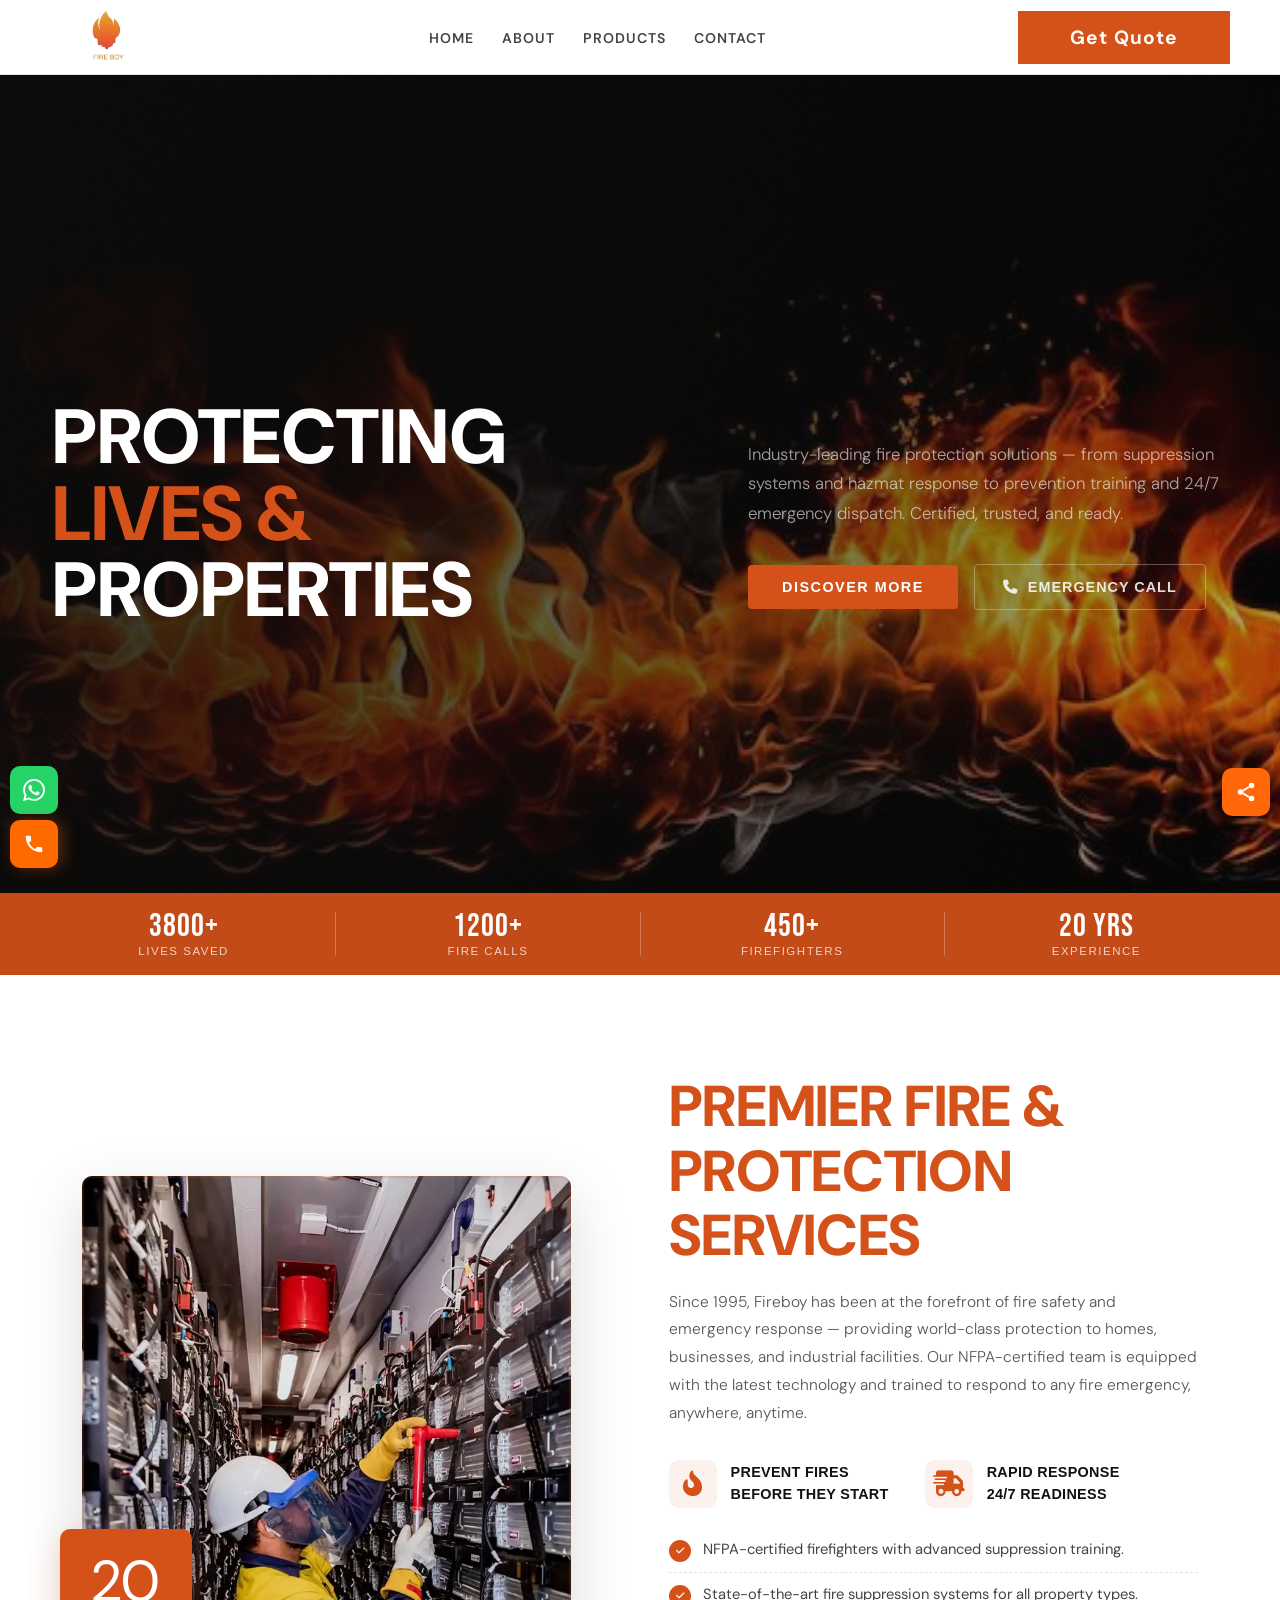
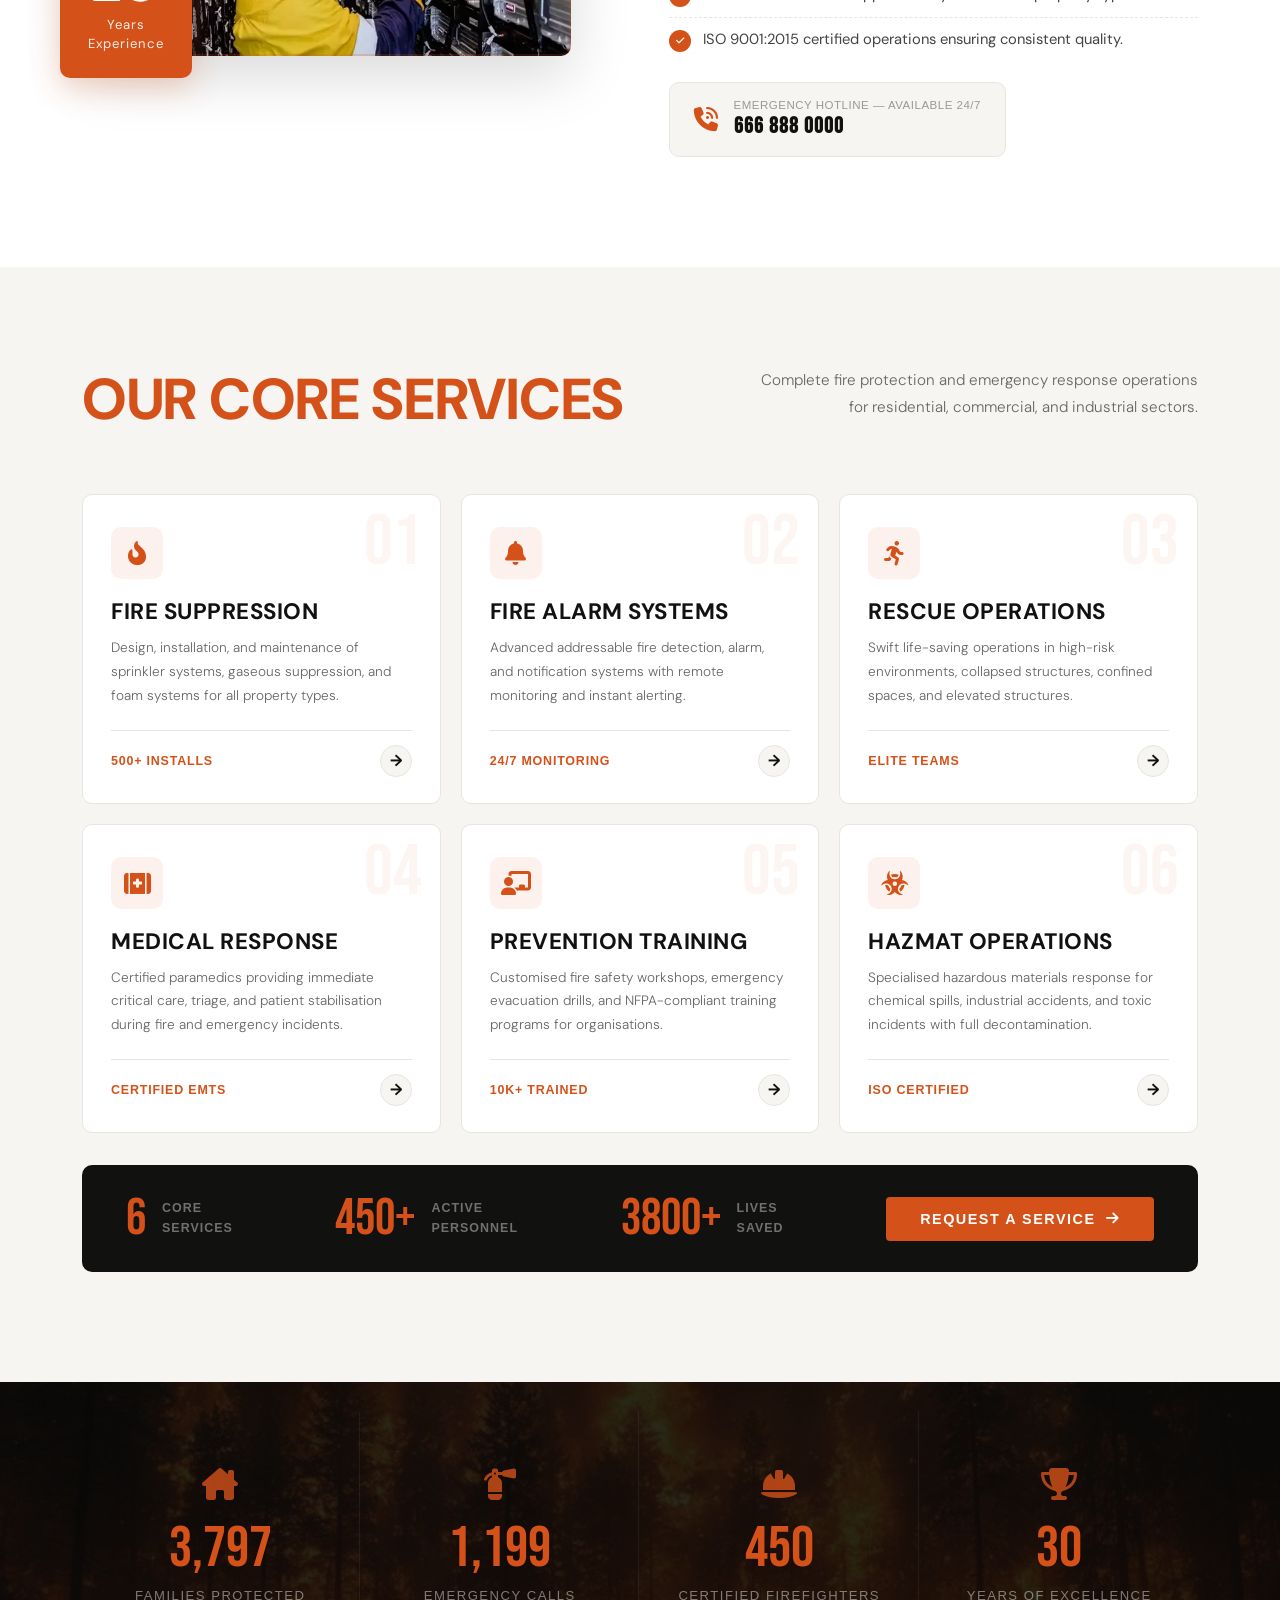
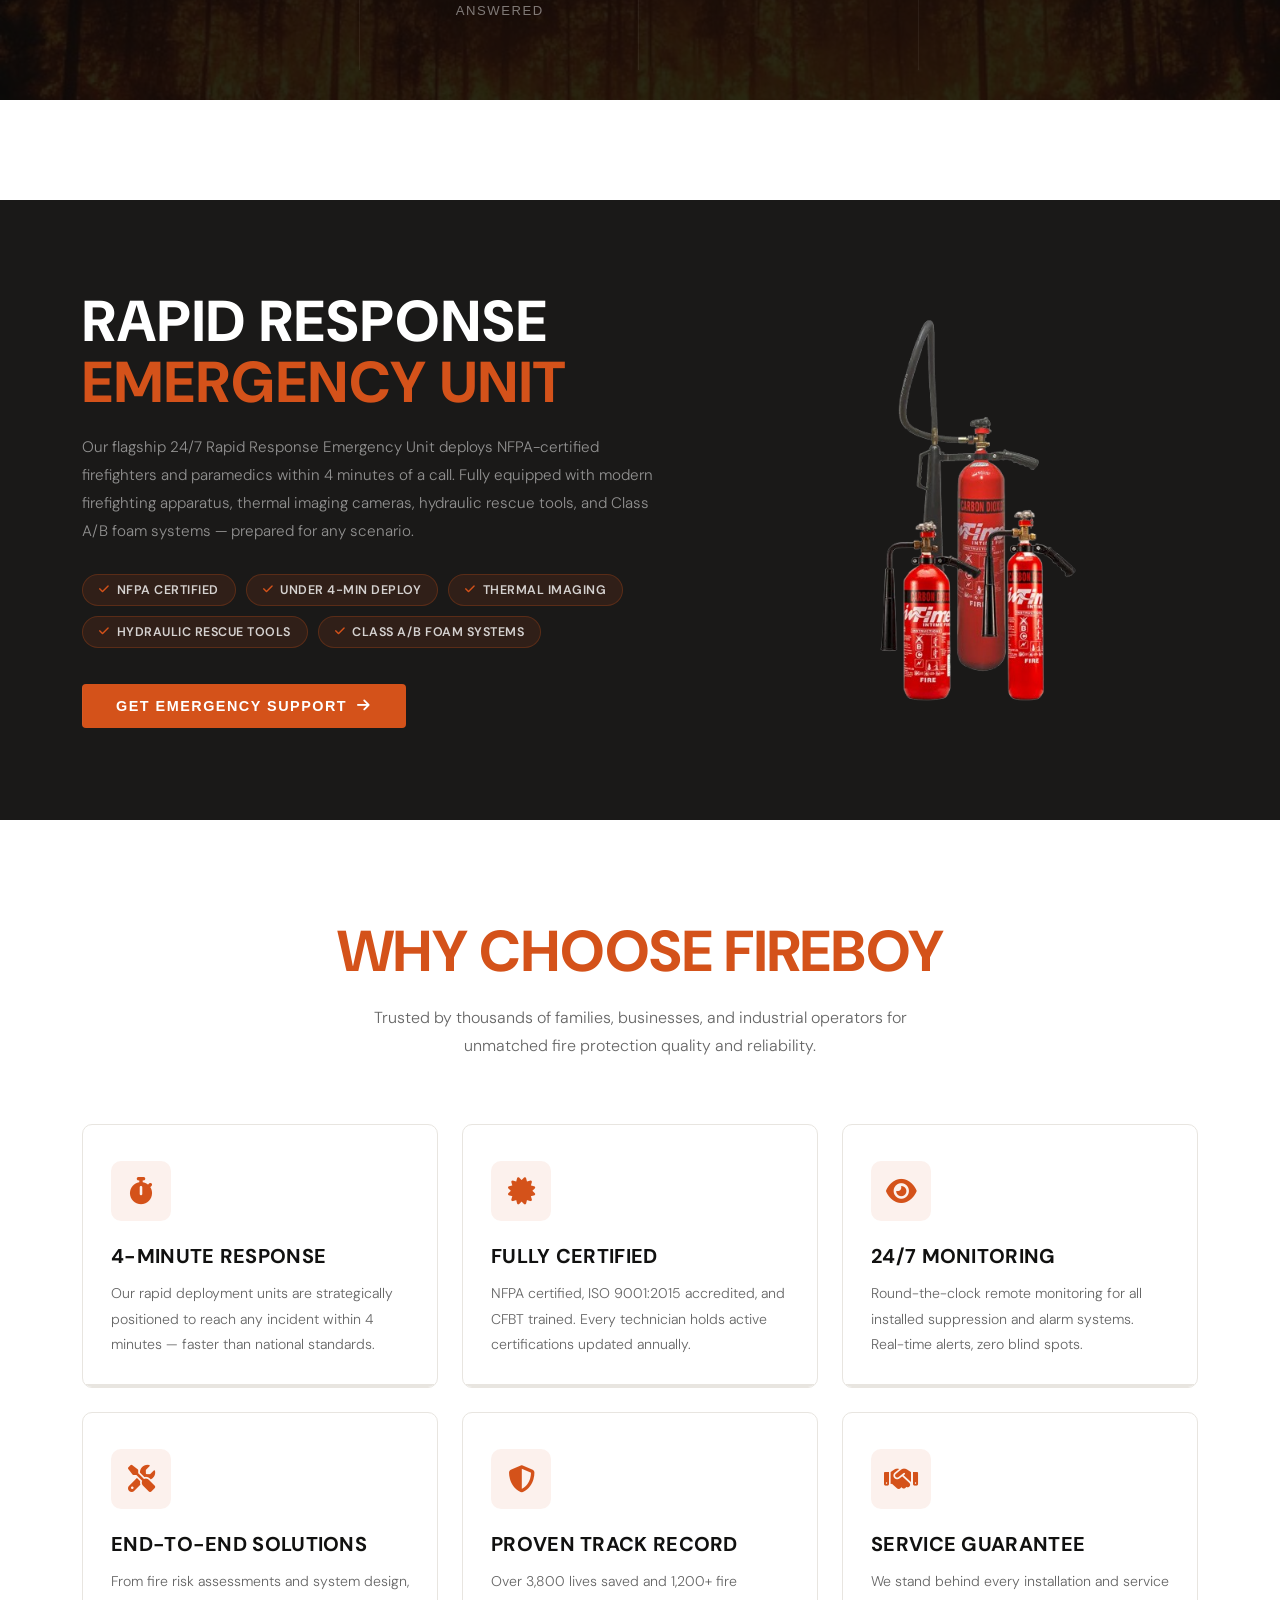
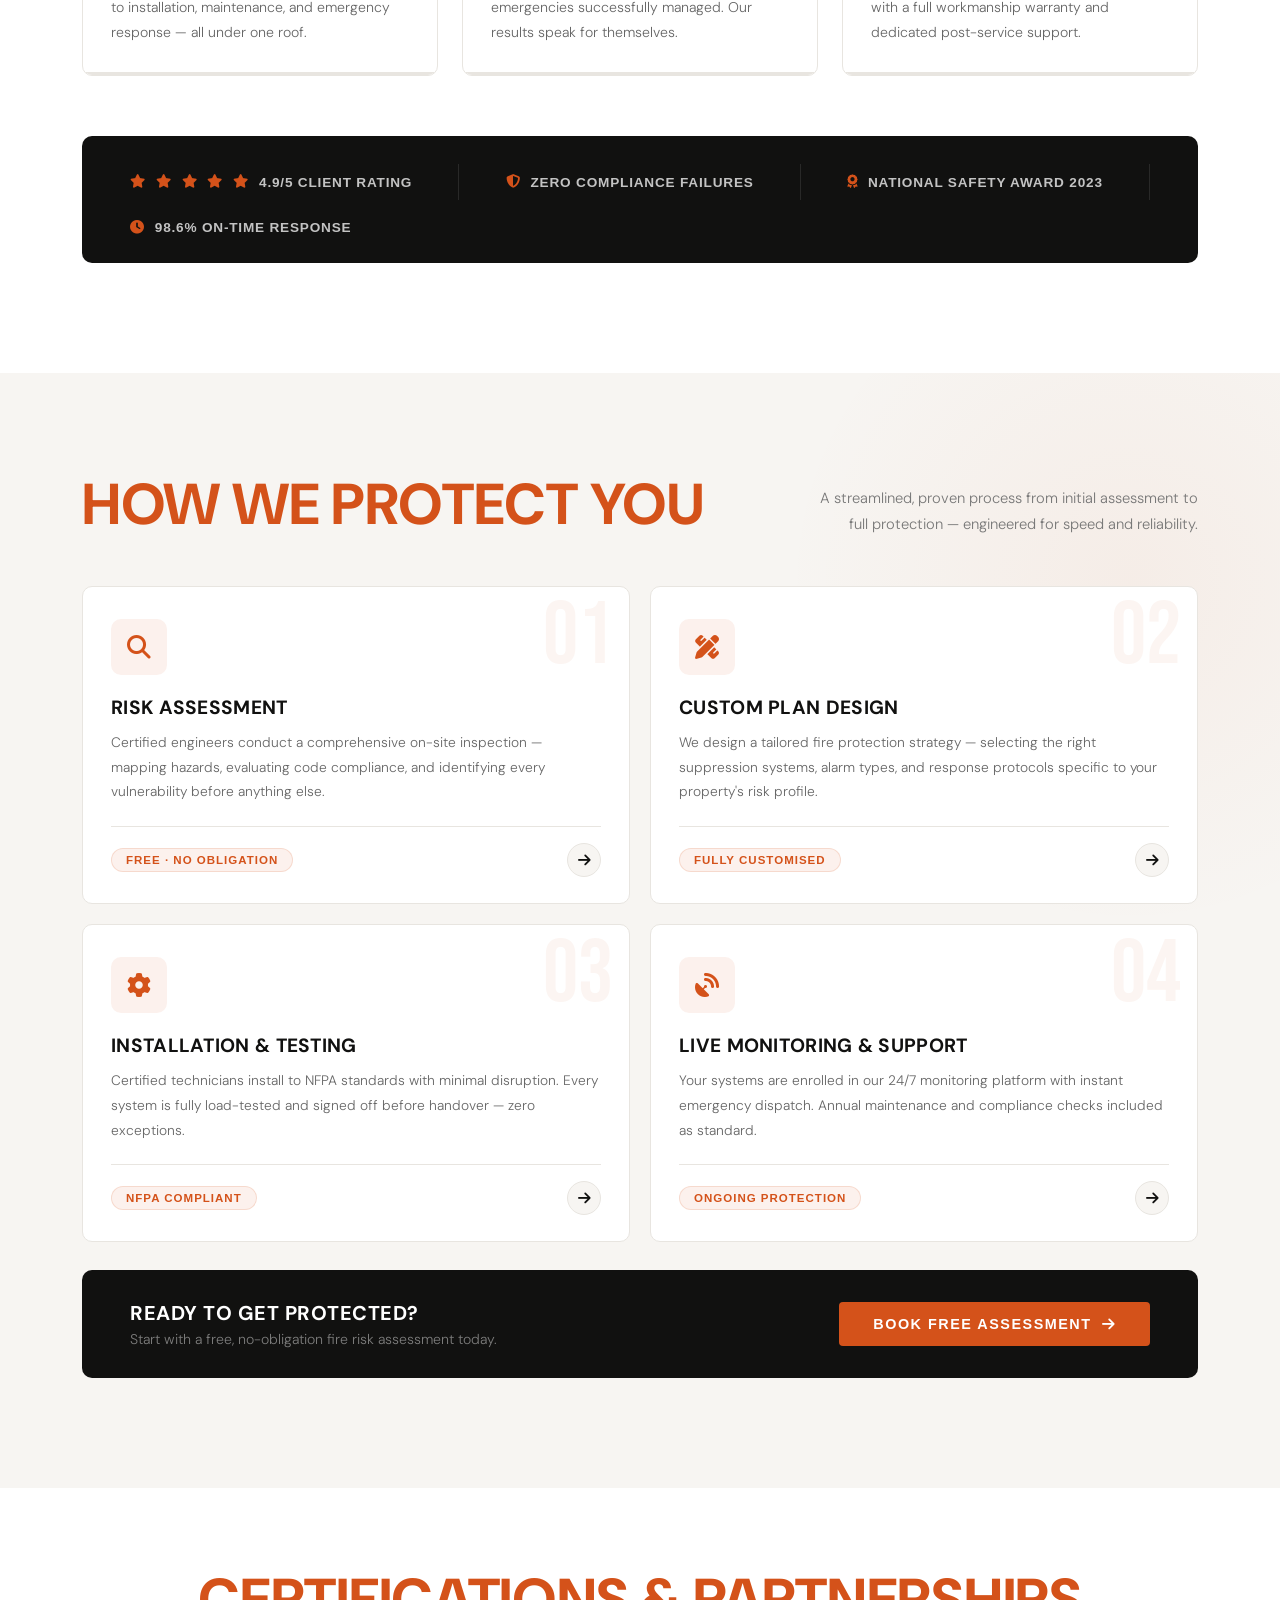
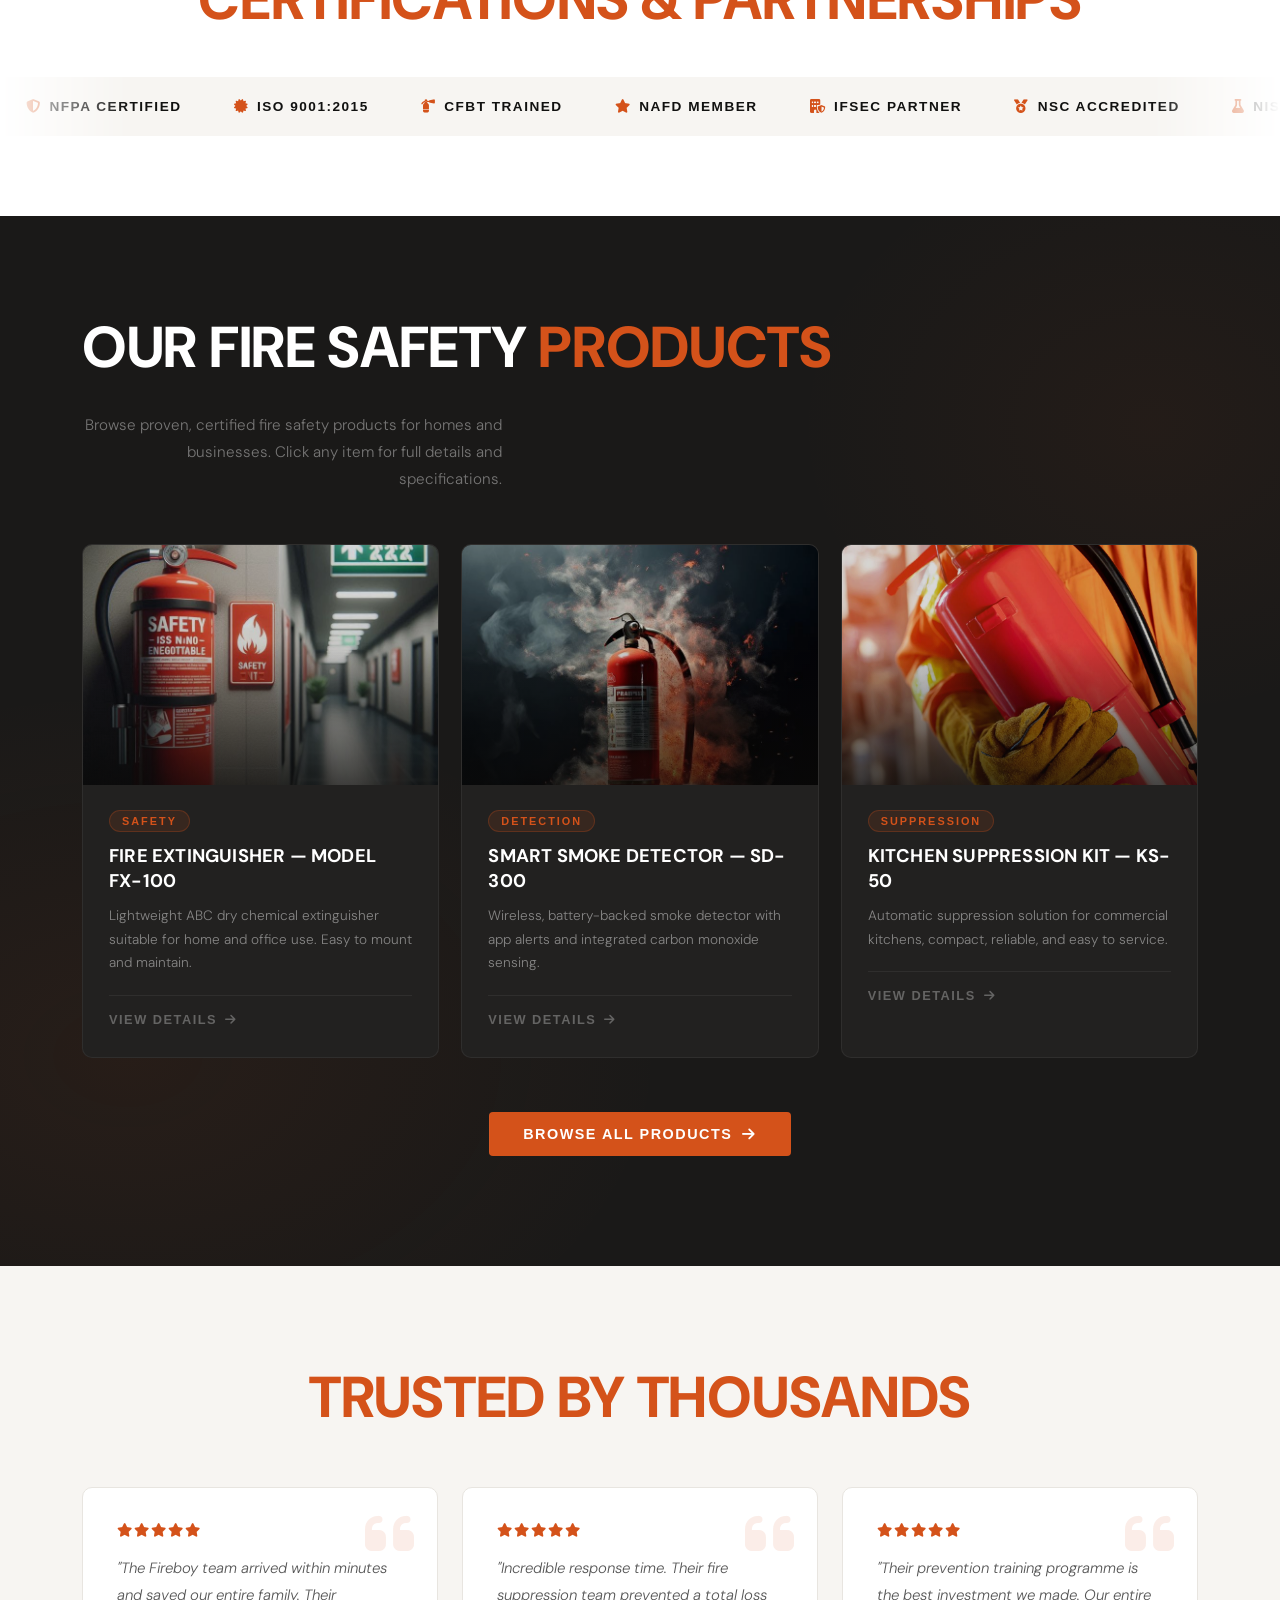
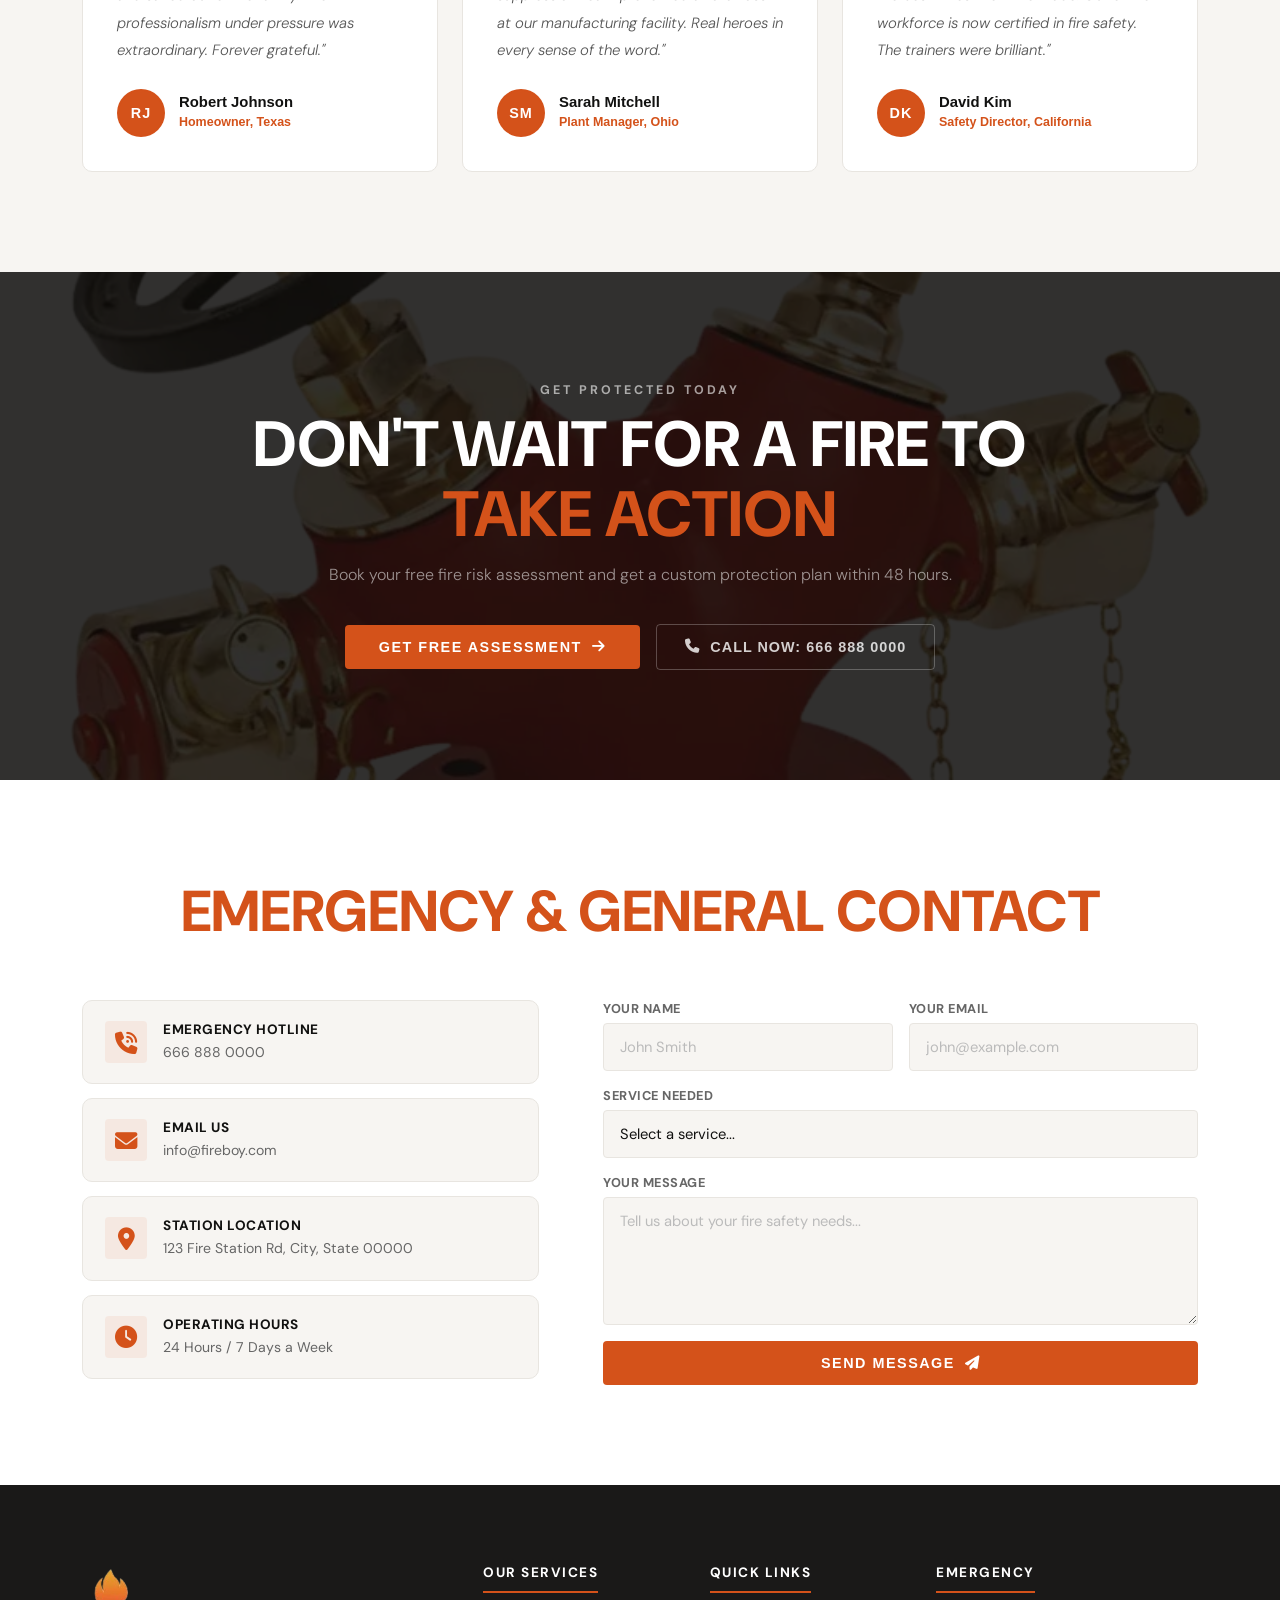
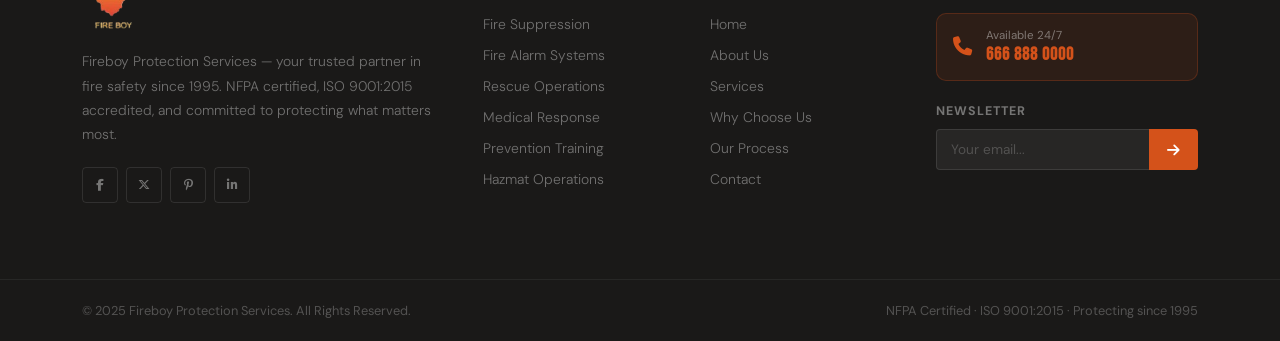
==== commit 333c2872: "update" ====
--- a/index.html
+++ b/index.html
@@ -22,15 +22,12 @@
           <img src="./img/fire-logo.png" alt="Fireboy Logo">
         </a>
         <ul class="nav-links" id="navLinks">
-          <li><a href="#home" class="active">Home</a></li>
-          <li><a href="#about">About</a></li>
-          <li><a href="#categories">Services</a></li>
-          <li><a href="#why-us">Why Us</a></li>
-          <li><a href="#products">Products</a></li>
-          <li><a href="#process">Process</a></li>
-          <li><a href="#contact">Contact</a></li>
+          <li><a href="./index.html" class="active">Home</a></li>
+          <li><a href="./about.html">About</a></li>
+          <li><a href="./products.html">Products</a></li>
+          <li><a href="./contact.html">Contact</a></li>
         </ul>
-        <a href="tel:6668880000" class="nav-cta">
+        <a href="#quote" class="nav-cta">
           <span class="cta-body">
             <strong>Get Quote</strong>
           </span>
@@ -55,8 +52,8 @@
       
         <h1 class="hero-h1">
           <span class="line line-1">Protecting</span>
-          <span class="line line-2">Lives &amp; Properties</span>
-          <span class="line line-3">Since 1995</span>
+          <span class="line line-2">Lives &amp; </span>
+          <span class="line line-3">Properties</span>
         </h1>
       </div>
       <div>
--- a/index.css
+++ b/index.css
@@ -12,7 +12,7 @@
   --light: #efefed;
   --border: #e8e5e0;
   --font-display: 'Bebas Neue', sans-serif;
-  --font-head: 'Barlow Condensed', sans-serif;
+  --font-head: "Open Sans", sans-serif;
   --font-body: 'DM Sans', sans-serif;
   --radius: 4px;
   --radius-lg: 10px;
@@ -64,27 +64,27 @@
   padding: 0 32px;
 }
 
-/* ===== NAVBAR ===== */
+
+/* ===== NAVBAR — exact from index.css ===== */
 #navbar {
   position: fixed;
   top: 0;
   left: 0;
   right: 0;
   z-index: 1000;
-  transform: translateY(0);
   transition: transform 0.4s var(--ease-smooth);
 }
 
 #navbar.scrolled .nav-main {
-  box-shadow: 0 4px 40px rgba(0, 0, 0, 0.10);
-  background: rgba(255, 255, 255, 0.97);
+  box-shadow: 0 4px 40px rgba(0, 0, 0, .10);
+  background: rgba(255, 255, 255, .97);
   backdrop-filter: blur(12px);
 }
 
 .nav-main {
   background: #fff;
   border-bottom: 1px solid var(--border);
-  transition: box-shadow 0.4s var(--ease-smooth), background 0.4s;
+  transition: box-shadow .4s var(--ease-smooth), background .4s;
 }
 
 .nav-inner {
@@ -93,6 +93,8 @@
   padding: 0 32px;
   display: flex;
   align-items: center;
+  justify-content: center;
+  
   height: 74px;
 }
 
@@ -102,13 +104,13 @@
   gap: 13px;
   margin-right: 44px;
   flex-shrink: 0;
-  transition: opacity 0.2s;
+  transition: opacity .2s;
   width: 50px;
   height: 60px;
 }
 
 .logo:hover {
-  opacity: 0.85;
+  opacity: .85;
 }
 
 .nav-links {
@@ -116,18 +118,20 @@
   gap: 2px;
   flex: 1;
   align-items: center;
+  justify-content: center;
+  
 }
 
 .nav-links a {
-  font-family: var(--font-head);
-  font-size: 0.88rem;
+  font-family: var(--font-body);
+  font-size: .88rem;
   font-weight: 600;
   letter-spacing: 1px;
   color: #444;
   text-transform: uppercase;
   padding: 7px 13px;
   border-radius: var(--radius);
-  transition: color 0.25s var(--ease-smooth);
+  transition: color .25s var(--ease-smooth);
   white-space: nowrap;
   position: relative;
 }
@@ -141,7 +145,7 @@
   height: 2px;
   background: var(--orange);
   transform: scaleX(0);
-  transition: transform 0.3s var(--ease-out);
+  transition: transform .3s var(--ease-out);
   transform-origin: left;
   border-radius: 2px;
 }
@@ -162,9 +166,9 @@
   gap: 14px;
   background: var(--orange);
   color: #fff;
-  padding: 18px 26px;
+  padding: 14px 20px;
   flex-shrink: 0;
-  transition: background 0.25s var(--ease-smooth);
+  transition: background .25s var(--ease-smooth);
   margin-right: -32px;
 }
 
@@ -173,7 +177,7 @@
 }
 
 .cta-body strong {
-  font-family: var(--font-display);
+  font-family: var(--font-body);
   font-size: 1.2rem;
   letter-spacing: 1px;
 }
@@ -282,15 +286,15 @@
 }
 
 .hero-h1 {
-  font-family: var(--font-head);
+  font-family: var(--font-body);
   font-weight: 800;
-  font-size: clamp(3rem, 6.5vw, 5.8rem);
+  font-size: clamp(3rem, 6vw, 6rem);
   line-height: 1.0;
   color: #fff;
   text-transform: uppercase;
   letter-spacing: -0.5px;
   margin-bottom: 22px;
-  max-width: 740px;
+  max-width: 780px;
 }
 
 .hero-h1 .line {
--- a/quote.css
+++ b/quote.css
@@ -31,10 +31,11 @@
 
 .quote-dialog {
   position: relative;
-  width: min(720px, 100%);
-  max-height: min(86vh, 760px);
+  width: min(890px, 100%);
+  max-height: min(89vh, 760px);
   overflow: auto;
   background: #fff;
+  
   border: 1px solid rgba(0, 0, 0, 0.1);
   box-shadow: 0 24px 80px rgba(0, 0, 0, 0.28);
   transform: translateY(18px) scale(0.98);
@@ -55,6 +56,7 @@
   background: #fff;
   color: #111;
   font-size: 24px;
+  border-radius: 10px;
   line-height: 1;
   cursor: pointer;
   z-index: 1;
@@ -85,7 +87,7 @@
 .quote-form-wrap h2 {
   margin: 0 44px 12px 0;
   color: #111;
-  font-family: "Oswald", "Bebas Neue", sans-serif;
+  font-family: 'DM Sans', sans-serif;
   font-size: clamp(32px, 5vw, 48px);
   line-height: 1;
   text-transform: uppercase;
@@ -151,7 +153,7 @@
   background: #ff6a00;
   color: #fff;
   padding: 15px 24px;
-  font-family: "Oswald", "Bebas Neue", sans-serif;
+  font-family: "Open Sans", sans-serif;
   font-size: 13px;
   font-weight: 700;
   letter-spacing: 2px;
@@ -394,7 +396,7 @@
   right: 54px;
 
   color: #fff;
-  font-family: "Oswald", sans-serif;
+  font-family: "Open Sans", sans-serif;
   font-size: 10px;
   font-weight: 700;
   letter-spacing: 2px;
